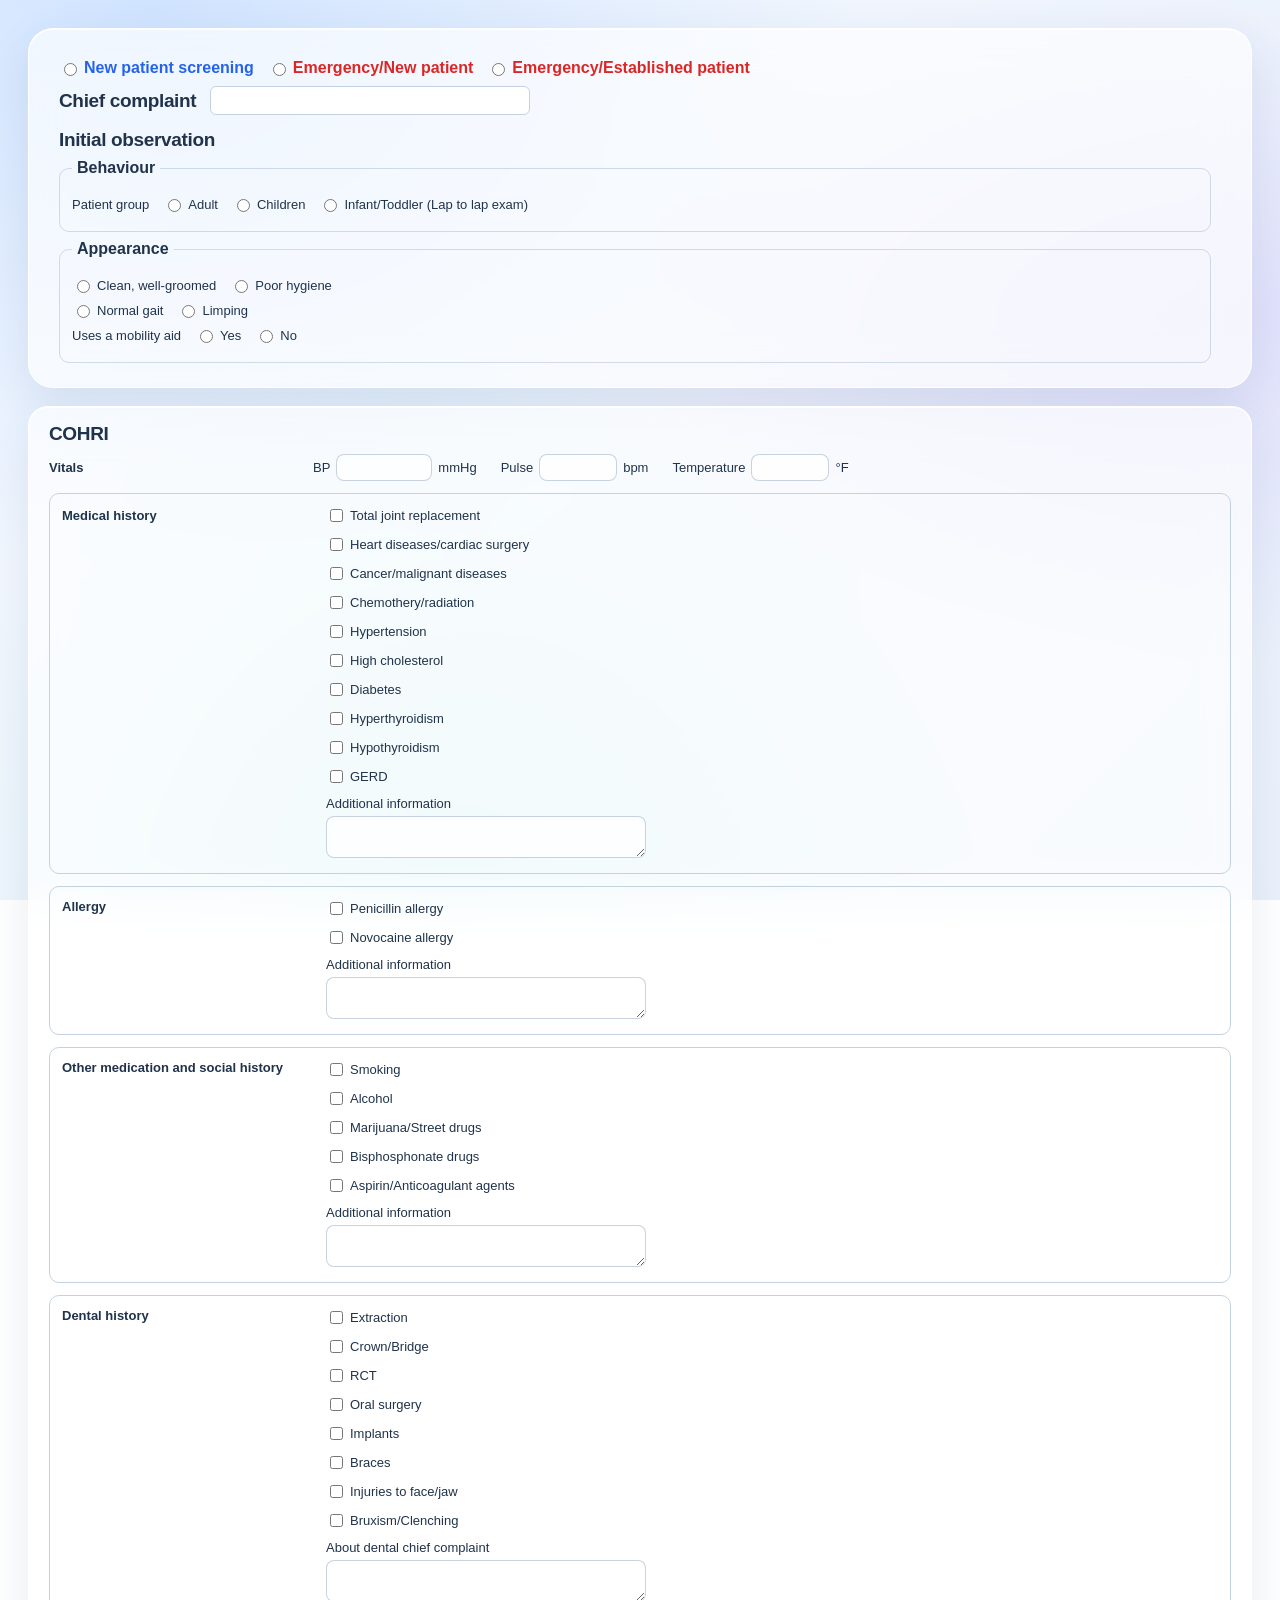
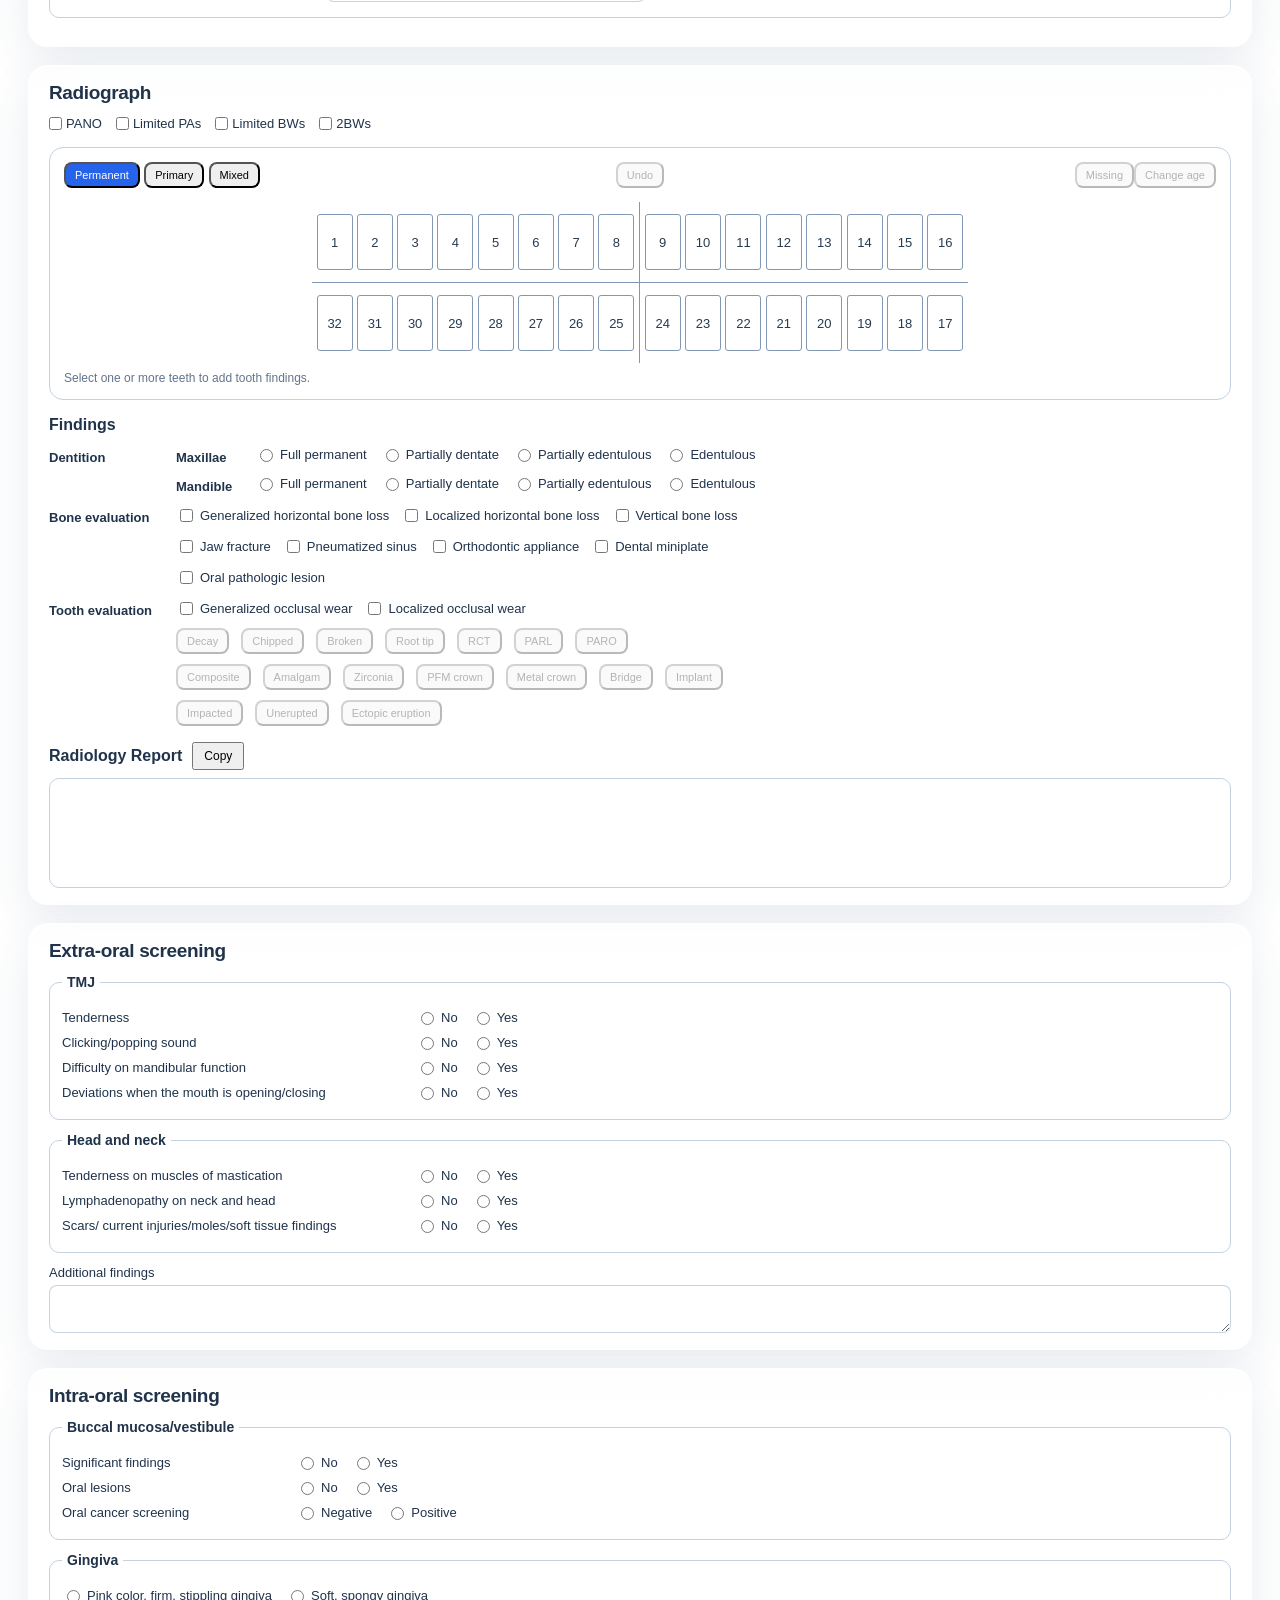
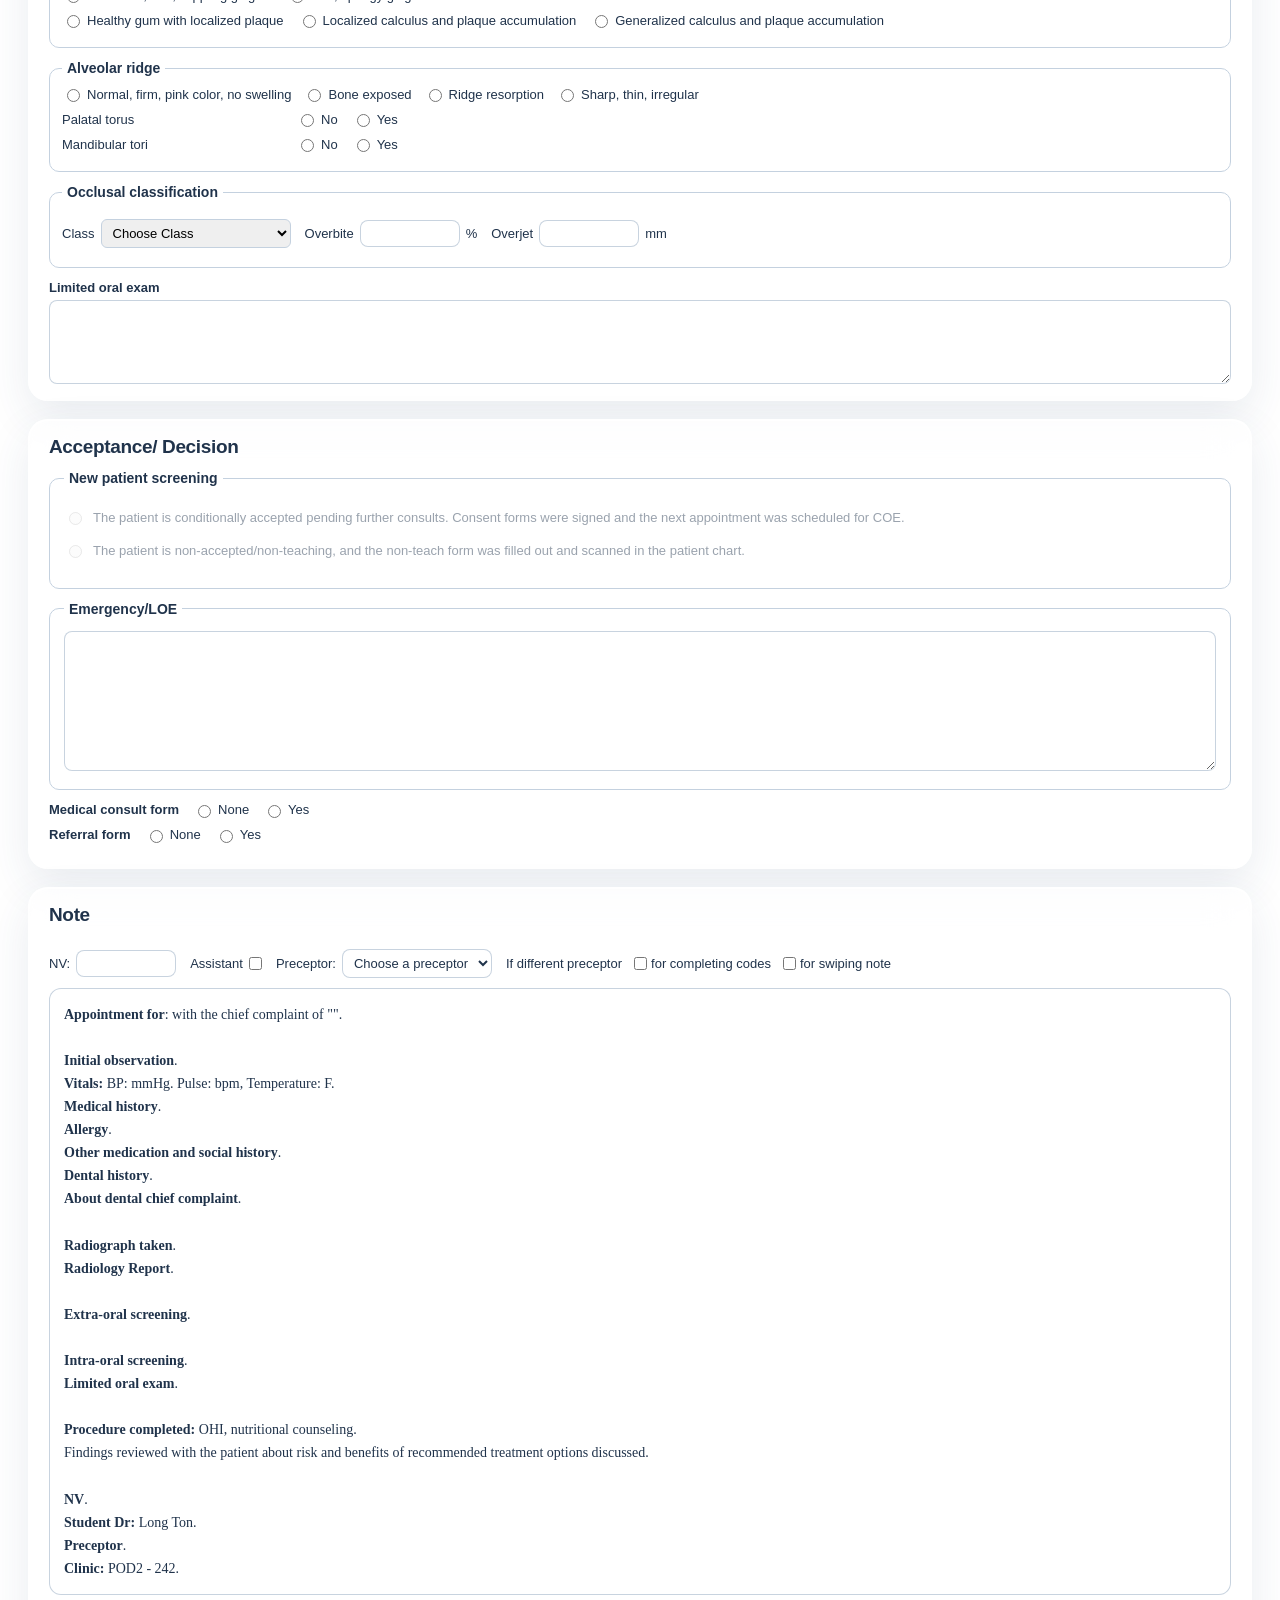
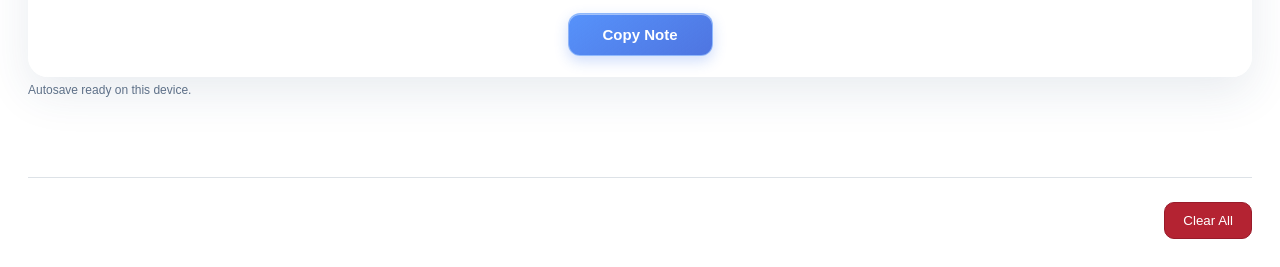
==== index.html @ f454b441 "Add files via upload" ====
<!DOCTYPE html>
<html lang="en">
<head>
  <meta charset="UTF-8">
  <meta name="viewport" content="width=device-width, initial-scale=1.0">
  <title>Diagnosis and Filling Odontogram</title>
  <link rel="stylesheet" href="style.css?v=c67285d453">
</head>
<body>
  <div class="odontogram-grid">
    <section class="clinical-panel intake-panel" aria-labelledby="initialHeading">
      <div class="cohri-row visit-type-row" role="group" aria-label="Visit type"><label class="cohri-option"><input class="visit-type-choice" type="radio" name="visit-type" value="New patient screening">New patient screening</label><label class="cohri-option"><input class="visit-type-choice" type="radio" name="visit-type" value="Emergency/New patient">Emergency/New patient</label><label class="cohri-option"><input class="visit-type-choice" type="radio" name="visit-type" value="Emergency/Established patient">Emergency/Established patient</label></div>
      <div class="cohri-row chief-complaint-row"><label class="cohri-label chief-complaint-label" for="chiefComplaint">Chief complaint</label><input id="chiefComplaint" class="intake-input cohri-details" type="text"></div>
      <h2 id="initialHeading">Initial observation</h2>
      <fieldset class="observation-category"><legend>Behaviour</legend>
        <div class="cohri-row" role="group" aria-label="Patient group"><span>Patient group</span>
          <label class="cohri-option"><input class="initial-choice" type="radio" name="initial-age" value="adult"> Adult</label>
          <label class="cohri-option"><input class="initial-choice" type="radio" name="initial-age" value="children"> Children</label>
          <label class="cohri-option"><input class="initial-choice" type="radio" name="initial-age" value="infant"> Infant/Toddler (Lap to lap exam)</label>
        </div>
        <div id="adultBehaviour" class="behaviour-options" hidden><label class="cohri-option"><input class="initial-choice" type="radio" name="initial-adult" value="cooperative"> Cooperative, alert, relaxed</label>
<label class="cohri-option"><input class="initial-choice" type="radio" name="initial-adult" value="anxious"> Anxious, fearful, In-pain</label>
<label class="cohri-option"><input class="initial-choice" type="radio" name="initial-adult" value="withdrawn"> Withdrawn/Confused</label></div>
        <div id="childBehaviour" class="behaviour-options" hidden><label class="cohri-option"><input class="initial-choice" type="radio" name="initial-child" value="definitely-positive"> (+,+): Definitely positive. Good rapport with dentist, laughing and enjoying the situation.</label>
<label class="cohri-option"><input class="initial-choice" type="radio" name="initial-child" value="positive"> (+): Positive. Acceptance of treatment, cautious, still willingness to comply with dentist.</label>
<label class="cohri-option"><input class="initial-choice" type="radio" name="initial-child" value="negative"> (-): Negative. Reluctant, uncooperative but not crying, pronounced, withdrawn.</label>
<label class="cohri-option"><input class="initial-choice" type="radio" name="initial-child" value="definitely-negative"> (-,-): Refusal of treatment, crying forcefully, evidence of extreme negativism.</label></div>
      </fieldset>
      <fieldset class="observation-category"><legend>Appearance</legend>
        <div class="cohri-row" role="group" aria-label="Hygiene"><label class="cohri-option"><input class="initial-choice" type="radio" name="initial-hygiene" value="clean"> Clean, well-groomed</label>
<label class="cohri-option"><input class="initial-choice" type="radio" name="initial-hygiene" value="poor"> Poor hygiene</label></div>
        <div class="cohri-row" role="group" aria-label="Gait"><label class="cohri-option"><input class="initial-choice" type="radio" name="initial-gait" value="normal"> Normal gait</label>
<label class="cohri-option"><input class="initial-choice" type="radio" name="initial-gait" value="limping"> Limping</label></div>
        <div class="cohri-row" role="group" aria-label="Uses a mobility aid"><span>Uses a mobility aid</span><label class="cohri-option"><input class="initial-choice" type="radio" name="initial-aid" value="yes"> Yes</label>
<label class="cohri-option"><input class="initial-choice" type="radio" name="initial-aid" value="no"> No</label>
        <div id="mobilityAidOptions" class="mobility-aid-options" role="group" aria-label="Mobility aid type" hidden><label class="cohri-option"><input class="initial-choice" type="radio" name="initial-aid-type" value="Cane"> Cane</label>
<label class="cohri-option"><input class="initial-choice" type="radio" name="initial-aid-type" value="Walker"> Walker</label>
<label class="cohri-option"><input class="initial-choice" type="radio" name="initial-aid-type" value="Wheelchair"> Wheelchair</label>
<label class="cohri-option"><input class="initial-choice" type="radio" name="initial-aid-type" value="Mobility scooter"> Mobility scooter</label></div></div>
      </fieldset>
    </section>
  </div>
    <section class="clinical-panel vitals-panel cohri-panel cohri-standalone" aria-labelledby="cohriHeading">
      <h2 id="cohriHeading">COHRI</h2>
      <div class="cohri-row">
        <span class="cohri-label">Vitals</span>
        <div class="vitals-fields">
        <label class="vital-field" for="vitalBP">BP
          <input id="vitalBP" class="vitals-input" data-vital="bp" type="text" inputmode="text" aria-describedby="bpUnit">
          <span id="bpUnit">mmHg</span>
        </label>
        <label class="vital-field" for="vitalPulse">Pulse
          <input id="vitalPulse" class="vitals-input" data-vital="pulse" type="text" inputmode="numeric" aria-describedby="pulseUnit">
          <span id="pulseUnit">bpm</span>
        </label>
        <label class="vital-field" for="vitalTemperature">Temperature
          <input id="vitalTemperature" class="vitals-input" data-vital="temperature" type="text" inputmode="decimal" aria-describedby="temperatureUnit">
          <span id="temperatureUnit">°F</span>
        </label>
        </div>
      </div>
      <div class="cohri-row medical-history-row cohri-bordered-area"><label class="cohri-label" id="historyLabel" for="historyDetails">Medical history</label><div class="medical-history-content"><div class="medical-history-options" role="group" aria-label="Medical history conditions"><span class="mh-item"><label class="cohri-option"><input class="mh-choice" type="checkbox" value="joint">Total joint replacement</label><input id="mh-joint-details" class="cohri-details mh-details" data-medical="joint" type="text" aria-label="Total joint replacement details" hidden></span><span class="mh-item"><label class="cohri-option"><input class="mh-choice" type="checkbox" value="heart">Heart diseases/cardiac surgery</label><input id="mh-heart-details" class="cohri-details mh-details" data-medical="heart" type="text" aria-label="Heart diseases/cardiac surgery details" hidden></span><span class="mh-item"><label class="cohri-option"><input class="mh-choice" type="checkbox" value="cancer">Cancer/malignant diseases</label><input id="mh-cancer-details" class="cohri-details mh-details" data-medical="cancer" type="text" aria-label="Cancer/malignant diseases details" hidden></span><span class="mh-item"><label class="cohri-option"><input class="mh-choice" type="checkbox" value="chemo-radiation">Chemothery/radiation</label><input id="mh-chemo-radiation-details" class="cohri-details mh-details" data-medical="chemo-radiation" type="text" aria-label="Chemothery/radiation details" hidden></span><span class="mh-item"><label class="cohri-option"><input class="mh-choice" type="checkbox" value="hypertension">Hypertension</label><input id="mh-hypertension-details" class="cohri-details mh-details" data-medical="hypertension" type="text" aria-label="Hypertension details" hidden></span><span class="mh-item"><label class="cohri-option"><input class="mh-choice" type="checkbox" value="cholesterol">High cholesterol</label><input id="mh-cholesterol-details" class="cohri-details mh-details" data-medical="cholesterol" type="text" aria-label="High cholesterol details" hidden></span><span class="mh-item"><label class="cohri-option"><input class="mh-choice" type="checkbox" value="diabetes">Diabetes</label><span id="mhDiabetesOptions" class="mh-diabetes-options" role="group" aria-label="Diabetes type" hidden><label class="cohri-option"><input class="mh-diabetes-type" type="radio" name="mh-diabetes-type" value="Type 1">Type 1</label><label class="cohri-option"><input class="mh-diabetes-type" type="radio" name="mh-diabetes-type" value="Type 2">Type 2</label></span><input id="mh-diabetes-details" class="cohri-details mh-details" data-medical="diabetes" type="text" aria-label="Diabetes details" hidden></span><span class="mh-item"><label class="cohri-option"><input class="mh-choice" type="checkbox" value="hyperthyroidism">Hyperthyroidism</label><input id="mh-hyperthyroidism-details" class="cohri-details mh-details" data-medical="hyperthyroidism" type="text" aria-label="Hyperthyroidism details" hidden></span><span class="mh-item"><label class="cohri-option"><input class="mh-choice" type="checkbox" value="hypothyroidism">Hypothyroidism</label><input id="mh-hypothyroidism-details" class="cohri-details mh-details" data-medical="hypothyroidism" type="text" aria-label="Hypothyroidism details" hidden></span><span class="mh-item"><label class="cohri-option"><input class="mh-choice" type="checkbox" value="gerd">GERD</label><input id="mh-gerd-details" class="cohri-details mh-details" data-medical="gerd" type="text" aria-label="GERD details" hidden></span></div><label class="medical-additional-label" for="historyDetails">Additional information</label><textarea id="historyDetails" class="cohri-details history-blank" rows="2" aria-label="Additional medical history"></textarea></div></div>
      <div class="cohri-row allergy-row cohri-bordered-area"><label class="cohri-label" for="allergyDetails">Allergy</label><div class="allergy-content">
        <div class="allergy-options" role="group" aria-label="Allergy options"><label class="cohri-option"><input class="allergy-choice" type="checkbox" value="Penicillin allergy">Penicillin allergy</label><label class="cohri-option"><input class="allergy-choice" type="checkbox" value="Novocaine allergy">Novocaine allergy</label></div>
        <label class="medical-additional-label" for="allergyDetails">Additional information</label><textarea id="allergyDetails" class="cohri-details history-blank" rows="2"></textarea>
      </div></div>
      <div class="cohri-row medication-history-row cohri-bordered-area"><label class="cohri-label" id="medicationLabel" for="medicationDetails">Other medication and social history</label><div class="medication-content"><div class="medication-options" role="group" aria-label="Medication and substance options"><span class="medication-option-row"><label class="cohri-option"><input class="medication-choice" type="checkbox" value="smoking">Smoking</label><input id="medication-smoking-details" class="cohri-details medication-detail" type="text" aria-label="Smoking details" hidden></span><span class="medication-option-row"><label class="cohri-option"><input class="medication-choice" type="checkbox" value="alcohol">Alcohol</label><input id="medication-alcohol-details" class="cohri-details medication-detail" type="text" aria-label="Alcohol details" hidden></span><span class="medication-option-row"><label class="cohri-option"><input class="medication-choice" type="checkbox" value="drugs">Marijuana/Street drugs</label><input id="medication-drugs-details" class="cohri-details medication-detail" type="text" aria-label="Marijuana/Street drugs details" hidden></span><span class="medication-option-row"><label class="cohri-option"><input class="medication-choice" type="checkbox" value="bisphosphonate">Bisphosphonate drugs</label><input id="medication-bisphosphonate-details" class="cohri-details medication-detail" type="text" aria-label="Bisphosphonate drugs details" hidden></span><span class="medication-option-row"><label class="cohri-option"><input class="medication-choice" type="checkbox" value="anticoagulant">Aspirin/Anticoagulant agents</label><input id="medication-anticoagulant-details" class="cohri-details medication-detail" type="text" aria-label="Aspirin/Anticoagulant agents details" hidden></span></div><label class="medical-additional-label" for="medicationDetails">Additional information</label><textarea id="medicationDetails" class="cohri-details history-blank" rows="2"></textarea></div></div>
      <div class="cohri-row cohri-bordered-area dental-history-row"><label class="cohri-label" id="premedicationLabel" for="premedicationDetails">Dental history</label><div class="dental-history-content"><div class="dental-history-options" role="group" aria-label="Dental history options"><label class="cohri-option"><input class="dental-history-choice" type="checkbox" value="Extraction">Extraction</label><label class="cohri-option"><input class="dental-history-choice" type="checkbox" value="Crown/Bridge">Crown/Bridge</label><label class="cohri-option"><input class="dental-history-choice" type="checkbox" value="RCT">RCT</label><label class="cohri-option"><input class="dental-history-choice" type="checkbox" value="Oral surgery">Oral surgery</label><label class="cohri-option"><input class="dental-history-choice" type="checkbox" value="Implants">Implants</label><label class="cohri-option"><input class="dental-history-choice" type="checkbox" value="Braces">Braces</label><label class="cohri-option"><input class="dental-history-choice" type="checkbox" value="Injuries to face/jaw">Injuries to face/jaw</label><label class="cohri-option"><input class="dental-history-choice" type="checkbox" value="Bruxism/Clenching">Bruxism/Clenching</label></div><label class="medical-additional-label" for="premedicationDetails">About dental chief complaint</label><textarea id="premedicationDetails" class="cohri-details history-blank" rows="2"></textarea></div></div>
    </section>
    <section class="clinical-panel treatment-provided radiograph-panel" aria-labelledby="radiographHeading">
      <h2 id="radiographHeading">Radiograph</h2>
      <div class="cohri-row" role="group" aria-label="Radiograph options">
        <label class="cohri-option"><input class="radiograph-choice" type="checkbox" name="radiograph" value="PANO"> PANO</label>
        <label class="cohri-option"><input class="radiograph-choice" type="checkbox" name="radiograph" value="Limited PAs"> Limited PAs</label>
        <label class="cohri-option"><input class="radiograph-choice" type="checkbox" name="radiograph" value="Limited BWs"> Limited BWs</label>
        <label class="cohri-option"><input class="radiograph-choice" type="checkbox" name="radiograph" value="2BWs"> 2BWs</label>
      </div>

      <div class="rx-odontogram" aria-label="Radiograph odontogram">
        <div class="rx-toolbar">
          <div class="rx-dentition-controls" role="group" aria-label="Radiograph dentition">
            <button type="button" data-rx-mode="permanent" aria-pressed="true">Permanent</button>
            <button type="button" data-rx-mode="primary" aria-pressed="false">Primary</button>
            <button type="button" data-rx-mode="mixed" aria-pressed="false">Mixed</button>
          </div>
          <div class="rx-history-controls"><span id="rxRecentFinding" class="rx-recent-finding" role="status"></span><button type="button" id="rxUndo" title="Undo the last tooth finding" disabled>Undo</button></div>
          <div class="rx-tooth-controls"><button type="button" id="rxMissing" disabled>Missing</button><button type="button" id="rxChangeAge" disabled>Change age</button></div>
        </div>
        <div class="rx-quadrants">
          <div id="rxUpperRight" class="rx-quadrant" role="group" aria-label="Radiograph upper right teeth"></div>
          <div id="rxUpperLeft" class="rx-quadrant" role="group" aria-label="Radiograph upper left teeth"></div>
          <div id="rxLowerRight" class="rx-quadrant" role="group" aria-label="Radiograph lower right teeth"></div>
          <div id="rxLowerLeft" class="rx-quadrant" role="group" aria-label="Radiograph lower left teeth"></div>
        </div>
        <p id="rxStatus" class="rx-status" role="status">Select one or more teeth to add tooth findings.</p>
      </div>
      <section class="rx-findings" aria-labelledby="rxFindingsHeading">
        <h3 id="rxFindingsHeading">Findings</h3>
        <div class="rx-evaluation-row"><strong>Dentition</strong><div class="rx-dentition-lines"><div class="rx-dentition-row" role="group" aria-label="Maxillae dentition"><span>Maxillae</span><label class="cohri-option"><input class="rx-dentition-choice" type="radio" name="rx-dentition-maxillae" data-jaw="maxillae" value="Full permanent">Full permanent</label><label class="cohri-option"><input class="rx-dentition-choice" type="radio" name="rx-dentition-maxillae" data-jaw="maxillae" value="Partially dentate">Partially dentate</label><label class="cohri-option"><input class="rx-dentition-choice" type="radio" name="rx-dentition-maxillae" data-jaw="maxillae" value="Partially edentulous">Partially edentulous</label><label class="cohri-option"><input class="rx-dentition-choice" type="radio" name="rx-dentition-maxillae" data-jaw="maxillae" value="Edentulous">Edentulous</label></div><div class="rx-dentition-row" role="group" aria-label="Mandible dentition"><span>Mandible</span><label class="cohri-option"><input class="rx-dentition-choice" type="radio" name="rx-dentition-mandible" data-jaw="mandible" value="Full permanent">Full permanent</label><label class="cohri-option"><input class="rx-dentition-choice" type="radio" name="rx-dentition-mandible" data-jaw="mandible" value="Partially dentate">Partially dentate</label><label class="cohri-option"><input class="rx-dentition-choice" type="radio" name="rx-dentition-mandible" data-jaw="mandible" value="Partially edentulous">Partially edentulous</label><label class="cohri-option"><input class="rx-dentition-choice" type="radio" name="rx-dentition-mandible" data-jaw="mandible" value="Edentulous">Edentulous</label></div></div></div>
        <div class="rx-evaluation-row"><strong>Bone evaluation</strong><div class="rx-bone-options"><div class="rx-bone-line"><span class="rx-bone-item"><label class="cohri-option"><input class="rx-bone-choice" type="checkbox" value="generalized">Generalized horizontal bone loss</label><span id="rxGeneralizedSites" class="rx-bone-details" hidden><label class="cohri-option"><input class="rx-generalized-site" type="checkbox" value="Maxillae">Maxillae</label><label class="cohri-option"><input class="rx-generalized-site" type="checkbox" value="Mandible">Mandible</label></span></span><span class="rx-bone-item"><label class="cohri-option"><input class="rx-bone-choice" type="checkbox" value="localized">Localized horizontal bone loss</label><label id="rxLocalized" class="rx-bone-details" hidden><input id="rxLocalizedTeeth" type="text" aria-label="Localized horizontal bone loss location"></label></span><span class="rx-bone-item"><label class="cohri-option"><input class="rx-bone-choice" type="checkbox" value="vertical">Vertical bone loss</label><label id="rx-detail-vertical" class="rx-bone-details" hidden><input class="rx-location-input" id="rx-location-vertical" data-bone="vertical" type="text" aria-label="Vertical bone loss location"></label></span></div><div class="rx-bone-line"><span class="rx-bone-item"><label class="cohri-option"><input class="rx-bone-choice" type="checkbox" value="fracture">Jaw fracture</label><label id="rx-detail-fracture" class="rx-bone-details" hidden><input class="rx-location-input" id="rx-location-fracture" data-bone="fracture" type="text" aria-label="Jaw fracture locations"></label></span><span class="rx-bone-item"><label class="cohri-option"><input class="rx-bone-choice" type="checkbox" value="sinus">Pneumatized sinus</label><label id="rx-detail-sinus" class="rx-bone-details" hidden><input class="rx-location-input" id="rx-location-sinus" data-bone="sinus" type="text" aria-label="Pneumatized sinus locations"></label></span><span class="rx-bone-item"><label class="cohri-option"><input class="rx-bone-choice" type="checkbox" value="appliance">Orthodontic appliance</label><label id="rx-detail-appliance" class="rx-bone-details" hidden><input class="rx-location-input" id="rx-location-appliance" data-bone="appliance" type="text" aria-label="Orthodontic appliance locations"></label></span><span class="rx-bone-item"><label class="cohri-option"><input class="rx-bone-choice" type="checkbox" value="miniplate">Dental miniplate</label><label id="rx-detail-miniplate" class="rx-bone-details" hidden><input class="rx-location-input" id="rx-location-miniplate" data-bone="miniplate" type="text" aria-label="Dental miniplate locations"></label></span></div><div class="rx-bone-line"><label class="cohri-option"><input class="rx-pathology-choice" type="checkbox" name="rx-pathology" value="yes" aria-controls="rxPathologyOptions">Oral pathologic lesion</label><div id="rxPathologyOptions" class="rx-pathology-options" hidden><span class="rx-bone-item"><label class="cohri-option"><input class="rx-bone-choice" type="checkbox" value="radiolucent">Radiolucent lesion</label><label id="rx-detail-radiolucent" class="rx-bone-details" hidden><input class="rx-location-input" id="rx-location-radiolucent" data-bone="radiolucent" type="text" aria-label="Radiolucent lesion locations"></label></span><span class="rx-bone-item"><label class="cohri-option"><input class="rx-bone-choice" type="checkbox" value="radiopaque">Radiopaque lesion</label><label id="rx-detail-radiopaque" class="rx-bone-details" hidden><input class="rx-location-input" id="rx-location-radiopaque" data-bone="radiopaque" type="text" aria-label="Radiopaque lesion locations"></label></span><span class="rx-bone-item"><label class="cohri-option"><input class="rx-bone-choice" type="checkbox" value="mixed-lesion">Mixed radiolucent radiopaque lesion</label><label id="rx-detail-mixed-lesion" class="rx-bone-details" hidden><input class="rx-location-input" id="rx-location-mixed-lesion" data-bone="mixed-lesion" type="text" aria-label="Mixed radiolucent radiopaque lesion locations"></label></span></div></div></div></div>
        <div class="rx-evaluation-row"><strong>Tooth evaluation</strong><div class="rx-tooth-lines"><div class="rx-tooth-options rx-wear-options"><label class="cohri-option"><input id="rxGeneralizedWear" type="checkbox">Generalized occlusal wear</label><span class="rx-bone-item"><label class="cohri-option"><input id="rxLocalizedWear" type="checkbox" aria-controls="rxWearDetails">Localized occlusal wear</label><label id="rxWearDetails" class="rx-bone-details" hidden><input id="rxWearTeeth" type="text" aria-label="Localized occlusal wear tooth numbers"></label></span></div><div class="rx-tooth-options"><button type="button" class="rx-finding-button" data-rx-finding="Decay" disabled>Decay</button><button type="button" class="rx-finding-button" data-rx-finding="Chipped" disabled>Chipped</button><button type="button" class="rx-finding-button" data-rx-finding="Broken" disabled>Broken</button><button type="button" class="rx-finding-button" data-rx-finding="Root tip" disabled>Root tip</button><button type="button" class="rx-finding-button" data-rx-finding="RCT" disabled>RCT</button><button type="button" class="rx-finding-button" data-rx-finding="PARL" disabled>PARL</button><button type="button" class="rx-finding-button" data-rx-finding="PARO" disabled>PARO</button></div><div class="rx-tooth-options"><button type="button" class="rx-finding-button" data-rx-finding="Composite" disabled>Composite</button><button type="button" class="rx-finding-button" data-rx-finding="Amalgam" disabled>Amalgam</button><button type="button" class="rx-finding-button" data-rx-finding="Zirconia" disabled>Zirconia</button><button type="button" class="rx-finding-button" data-rx-finding="PFM crown" disabled>PFM crown</button><button type="button" class="rx-finding-button" data-rx-finding="Metal crown" disabled>Metal crown</button><button type="button" class="rx-finding-button" data-rx-finding="Bridge" disabled>Bridge</button><button type="button" class="rx-finding-button" data-rx-finding="Implant" disabled>Implant</button></div><div class="rx-tooth-options"><button type="button" class="rx-finding-button" data-rx-finding="Impacted" disabled>Impacted</button><button type="button" class="rx-finding-button" data-rx-finding="Unerupted" title="Not emerged, still erupt normally" disabled>Unerupted</button><button type="button" class="rx-finding-button" data-rx-finding="Ectopic eruption" title="Eruption in abnormal position or path" disabled>Ectopic eruption</button></div></div></div>
      <section class="rx-report-area" aria-labelledby="rxReportHeading">
        <div class="rx-report-toolbar"><h3 id="rxReportHeading">Radiology Report</h3><button id="copyRadiologyReport" type="button">Copy</button><span id="rxCopyStatus" role="status"></span></div>
        <div id="rxReport" class="rx-report" role="textbox" aria-label="Editable Radiology Report" aria-multiline="true" contenteditable="true" spellcheck="true" tabindex="0"></div>
      </section>
      </section>
    </section>
    <section class="clinical-panel treatment-provided exam-area extra-oral-exam" aria-labelledby="extraOralHeading">
      <h2 id="extraOralHeading">Extra-oral screening</h2>
<fieldset class="extra-oral-group"><legend>TMJ</legend><div class="cohri-row extra-oral-row" role="group" aria-labelledby="eo-label-tmjTenderness"><span id="eo-label-tmjTenderness" class="extra-oral-label">Tenderness</span><label class="cohri-option"><input class="eo-choice" type="radio" name="eo-tmjTenderness" value="no" aria-keyshortcuts="N" title="Press N to select No and move to the next line">No</label><label class="cohri-option"><input class="eo-choice" type="radio" name="eo-tmjTenderness" value="yes" aria-controls="eo-details-tmjTenderness">Yes</label><input id="eo-details-tmjTenderness" class="cohri-details extra-oral-details" type="text" aria-label="Tenderness details" hidden></div><div class="cohri-row extra-oral-row" role="group" aria-labelledby="eo-label-tmjSounds"><span id="eo-label-tmjSounds" class="extra-oral-label">Clicking/popping sound</span><label class="cohri-option"><input class="eo-choice" type="radio" name="eo-tmjSounds" value="no" aria-keyshortcuts="N" title="Press N to select No and move to the next line">No</label><label class="cohri-option"><input class="eo-choice" type="radio" name="eo-tmjSounds" value="yes" aria-controls="eo-details-tmjSounds">Yes</label><input id="eo-details-tmjSounds" class="cohri-details extra-oral-details" type="text" aria-label="Clicking/popping sound details" hidden></div><div class="cohri-row extra-oral-row" role="group" aria-labelledby="eo-label-mandibularFunction"><span id="eo-label-mandibularFunction" class="extra-oral-label">Difficulty on mandibular function</span><label class="cohri-option"><input class="eo-choice" type="radio" name="eo-mandibularFunction" value="no" aria-keyshortcuts="N" title="Press N to select No and move to the next line">No</label><label class="cohri-option"><input class="eo-choice" type="radio" name="eo-mandibularFunction" value="yes" aria-controls="eo-details-mandibularFunction">Yes</label><input id="eo-details-mandibularFunction" class="cohri-details extra-oral-details" type="text" aria-label="Difficulty on mandibular function details" hidden></div><div class="cohri-row extra-oral-row" role="group" aria-labelledby="eo-label-deviation"><span id="eo-label-deviation" class="extra-oral-label">Deviations when the mouth is opening/closing</span><label class="cohri-option"><input class="eo-choice" type="radio" name="eo-deviation" value="no" aria-keyshortcuts="N" title="Press N to select No and move to the next line">No</label><label class="cohri-option"><input class="eo-choice" type="radio" name="eo-deviation" value="yes" aria-controls="eo-details-deviation">Yes</label><input id="eo-details-deviation" class="cohri-details extra-oral-details" type="text" aria-label="Deviations when the mouth is opening/closing details" hidden></div></fieldset><fieldset class="extra-oral-group"><legend>Head and neck</legend><div class="cohri-row extra-oral-row" role="group" aria-labelledby="eo-label-muscleTenderness"><span id="eo-label-muscleTenderness" class="extra-oral-label">Tenderness on muscles of mastication</span><label class="cohri-option"><input class="eo-choice" type="radio" name="eo-muscleTenderness" value="no" aria-keyshortcuts="N" title="Press N to select No and move to the next line">No</label><label class="cohri-option"><input class="eo-choice" type="radio" name="eo-muscleTenderness" value="yes" aria-controls="eo-details-muscleTenderness">Yes</label><input id="eo-details-muscleTenderness" class="cohri-details extra-oral-details" type="text" aria-label="Tenderness on muscles of mastication details" hidden></div><div class="cohri-row extra-oral-row" role="group" aria-labelledby="eo-label-lymphadenopathy"><span id="eo-label-lymphadenopathy" class="extra-oral-label">Lymphadenopathy on neck and head</span><label class="cohri-option"><input class="eo-choice" type="radio" name="eo-lymphadenopathy" value="no" aria-keyshortcuts="N" title="Press N to select No and move to the next line">No</label><label class="cohri-option"><input class="eo-choice" type="radio" name="eo-lymphadenopathy" value="yes" aria-controls="eo-details-lymphadenopathy">Yes</label><input id="eo-details-lymphadenopathy" class="cohri-details extra-oral-details" type="text" aria-label="Lymphadenopathy on neck and head details" hidden></div><div class="cohri-row extra-oral-row" role="group" aria-labelledby="eo-label-softTissue"><span id="eo-label-softTissue" class="extra-oral-label">Scars/ current injuries/moles/soft tissue findings</span><label class="cohri-option"><input class="eo-choice" type="radio" name="eo-softTissue" value="no" aria-keyshortcuts="N" title="Press N to select No and move to the next line">No</label><label class="cohri-option"><input class="eo-choice" type="radio" name="eo-softTissue" value="yes" aria-controls="eo-details-softTissue">Yes</label><input id="eo-details-softTissue" class="cohri-details extra-oral-details" type="text" aria-label="Scars/ current injuries/moles/soft tissue findings details" hidden></div></fieldset>
      <label for="extraOralExam" class="extra-oral-notes-label">Additional findings</label>
      <textarea id="extraOralExam" class="cohri-details exam-notes" rows="2" aria-label="Extra-oral screening findings"></textarea>
    </section>
    <section class="clinical-panel treatment-provided exam-area intra-oral-exam" aria-labelledby="intraOralHeading">
      <h2 id="intraOralHeading">Intra-oral screening</h2>
<fieldset class="extra-oral-group io-group"><legend>Buccal mucosa/vestibule</legend><div class="cohri-row io-row" role="group" aria-label="Significant findings"><span class="io-label">Significant findings</span><label class="cohri-option"><input class="io-choice" type="radio" name="io-significant" value="no">No</label><label class="cohri-option"><input class="io-choice" type="radio" name="io-significant" value="yes" aria-controls="io-details-significant">Yes</label><input id="io-details-significant" class="cohri-details io-buccal-detail" data-io-detail="significant" type="text" aria-label="Significant findings details" hidden></div><div class="cohri-row io-row" role="group" aria-label="Oral lesions"><span class="io-label">Oral lesions</span><label class="cohri-option"><input class="io-choice" type="radio" name="io-lesions" value="no">No</label><label class="cohri-option"><input class="io-choice" type="radio" name="io-lesions" value="yes" aria-controls="io-details-lesions">Yes</label><input id="io-details-lesions" class="cohri-details io-buccal-detail" data-io-detail="lesions" type="text" aria-label="Oral lesions details" hidden></div><div class="cohri-row io-row" role="group" aria-label="Oral cancer screening"><span class="io-label">Oral cancer screening</span><label class="cohri-option"><input class="io-choice" type="radio" name="io-cancer" value="negative">Negative</label><label class="cohri-option"><input class="io-choice" type="radio" name="io-cancer" value="positive" aria-controls="io-details-cancer">Positive</label><input id="io-details-cancer" class="cohri-details io-buccal-detail" data-io-detail="cancer" type="text" aria-label="Positive oral cancer screening details" hidden></div></fieldset><fieldset class="extra-oral-group io-group"><legend>Gingiva</legend><div class="cohri-row io-row" role="group" aria-label="Gingiva"><label class="cohri-option"><input class="io-choice" type="radio" name="io-gingiva" value="pink">Pink color, firm, stippling gingiva</label><label class="cohri-option"><input class="io-choice" type="radio" name="io-gingiva" value="soft">Soft, spongy gingiva</label></div><div class="cohri-row io-row" role="group" aria-label="Calculus and plaque accumulation"><label class="cohri-option"><input class="io-choice" type="radio" name="io-plaque" value="healthy-localized">Healthy gum with localized plaque</label><label class="cohri-option"><input class="io-choice" type="radio" name="io-plaque" value="localized">Localized calculus and plaque accumulation</label><label class="cohri-option"><input class="io-choice" type="radio" name="io-plaque" value="generalized">Generalized calculus and plaque accumulation</label></div></fieldset><fieldset class="extra-oral-group io-group"><legend>Alveolar ridge</legend><div class="io-ridge-options"><span class="io-ridge-option"><label class="cohri-option"><input class="io-choice" type="radio" name="io-ridge" value="normal">Normal, firm, pink color, no swelling</label></span><span class="io-ridge-option"><label class="cohri-option"><input class="io-choice" type="radio" name="io-ridge" value="exposed">Bone exposed</label><input id="io-ridge-exposed" class="cohri-details io-detail" data-io-detail="exposed" type="text" aria-label="Bone exposed details" hidden></span><span class="io-ridge-option"><label class="cohri-option"><input class="io-choice" type="radio" name="io-ridge" value="resorption">Ridge resorption</label><input id="io-ridge-resorption" class="cohri-details io-detail" data-io-detail="resorption" type="text" aria-label="Ridge resorption details" hidden></span><span class="io-ridge-option"><label class="cohri-option"><input class="io-choice" type="radio" name="io-ridge" value="irregular">Sharp, thin, irregular</label><input id="io-ridge-irregular" class="cohri-details io-detail" data-io-detail="irregular" type="text" aria-label="Sharp, thin, irregular details" hidden></span></div><div class="cohri-row io-row" role="group" aria-label="Palatal torus"><span class="io-label">Palatal torus</span><label class="cohri-option"><input class="io-choice" type="radio" name="io-palatal" value="no">No</label><label class="cohri-option"><input class="io-choice" type="radio" name="io-palatal" value="yes">Yes</label><div id="ioPalatalOptions" class="cohri-row io-conditional" role="group" aria-label="Palatal torus shape" hidden><label class="cohri-option"><input class="io-choice" type="radio" name="io-palatal-shape" value="flat">Flat/spindle</label><label class="cohri-option"><input class="io-choice" type="radio" name="io-palatal-shape" value="nodular">Nodular</label><label class="cohri-option"><input class="io-choice" type="radio" name="io-palatal-shape" value="lobular">Lobular</label></div></div><div class="cohri-row io-row" role="group" aria-label="Mandibular tori"><span class="io-label">Mandibular tori</span><label class="cohri-option"><input class="io-choice" type="radio" name="io-mandibular" value="no">No</label><label class="cohri-option"><input class="io-choice" type="radio" name="io-mandibular" value="yes">Yes</label></div><div id="ioMandibularOptions" class="io-conditional" hidden><div class="cohri-row io-row" role="group" aria-label="Distribution"><span class="io-label">Distribution</span><label class="cohri-option"><input class="io-choice" type="radio" name="io-mandibular-side" value="bilateral">Bilateral</label><label class="cohri-option"><input class="io-choice" type="radio" name="io-mandibular-side" value="unilateral">Unilateral</label></div><div class="cohri-row io-row" role="group" aria-label="Size"><span class="io-label">Size</span><label class="cohri-option"><input class="io-choice" type="radio" name="io-mandibular-size" value="small">Small</label><label class="cohri-option"><input class="io-choice" type="radio" name="io-mandibular-size" value="prominent">Prominent</label></div></div></fieldset>
      <fieldset class="extra-oral-group io-group occlusal-classification"><legend>Occlusal classification</legend>
        <div class="cohri-row"><label for="ioOcclusalClass">Class <select id="ioOcclusalClass" class="io-occlusion-input" data-occlusion="class"><option value="">Choose Class</option><option value="I">I</option><option value="II">II</option><option value="III">III</option><option value="Mesial step">Mesial step</option><option value="Flush terminal plane">Flush terminal plane</option><option value="Distal step">Distal step</option></select></label>
        <label for="ioOverbite">Overbite <input id="ioOverbite" class="cohri-details io-occlusion-input" data-occlusion="overbite" type="text" inputmode="decimal" aria-describedby="ioOverbiteUnit"> <span id="ioOverbiteUnit">%</span></label>
        <label for="ioOverjet">Overjet <input id="ioOverjet" class="cohri-details io-occlusion-input" data-occlusion="overjet" type="text" inputmode="decimal" aria-describedby="ioOverjetUnit"> <span id="ioOverjetUnit">mm</span></label></div>
        <div id="ioClassLaterality" class="cohri-row io-class-conditional" role="group" aria-label="Class distribution" hidden>
          <label class="cohri-option"><input class="io-class-choice" type="radio" name="io-class-laterality" value="bilateral">Bilateral</label>
          <label class="cohri-option"><input class="io-class-choice" type="radio" name="io-class-laterality" value="unilateral">Unilateral</label>
          <span id="ioClassSide" class="io-class-conditional" role="group" aria-label="Unilateral class side" hidden><label class="cohri-option"><input class="io-class-choice" type="radio" name="io-class-side" value="right">Right</label><label class="cohri-option"><input class="io-class-choice" type="radio" name="io-class-side" value="left">Left</label></span>
        </div>
        <div id="ioRemainingClassRow" class="cohri-row io-class-conditional" hidden><label for="ioRemainingClass" id="ioRemainingClassLabel">Class for remaining side</label><select id="ioRemainingClass" class="io-occlusion-input" data-occlusion="remainingClass"><option value="">Choose Class</option><option value="I">I</option><option value="II">II</option><option value="III">III</option><option value="Mesial step">Mesial step</option><option value="Flush terminal plane">Flush terminal plane</option><option value="Distal step">Distal step</option></select></div>
      </fieldset>
      <label class="extra-oral-notes-label limited-oral-exam-label" for="intraOralExam">Limited oral exam</label>
      <textarea id="intraOralExam" class="cohri-details exam-notes" rows="4" aria-label="Intra-oral screening findings"></textarea>
    </section>
    <section class="clinical-panel treatment-provided acceptance-decision-panel" aria-labelledby="acceptanceDecisionHeading">
      <h2 id="acceptanceDecisionHeading">Acceptance/ Decision</h2>
      <fieldset id="screeningAcceptance" class="decision-border" disabled><legend>New patient screening</legend><label class="decision-option"><input class="decision-choice" type="radio" name="acceptance-screening" value="conditional"><span>The patient is conditionally accepted pending further consults. Consent forms were signed and the next appointment was scheduled for COE.</span></label><label class="decision-option"><input class="decision-choice" type="radio" name="acceptance-screening" value="nonaccepted"><span>The patient is non-accepted/non-teaching, and the non-teach form was filled out and scanned in the patient chart.</span></label></fieldset>
      <fieldset class="decision-border"><legend>Emergency/LOE</legend><textarea id="acceptanceEmergency" class="cohri-details decision-textarea" rows="6" aria-label="Emergency/LOE acceptance and decision"></textarea></fieldset>
      <div class="cohri-row" role="group" aria-label="Medical consult form"><strong>Medical consult form</strong><label class="cohri-option"><input class="decision-form-choice" type="radio" name="decision-medical-consult" value="none">None</label><label class="cohri-option"><input class="decision-form-choice" type="radio" name="decision-medical-consult" value="yes" aria-controls="decisionMedicalDetails">Yes</label><input id="decisionMedicalDetails" class="cohri-details decision-form-detail" type="text" aria-label="Medical consult form details" hidden></div>
      <div class="cohri-row" role="group" aria-label="Referral form"><strong>Referral form</strong><label class="cohri-option"><input class="decision-form-choice" type="radio" name="decision-referral" value="none">None</label><label class="cohri-option"><input class="decision-form-choice" type="radio" name="decision-referral" value="yes" aria-controls="decisionReferralSpecialist">Yes</label><select id="decisionReferralSpecialist" class="decision-form-select" aria-label="Referral specialist" hidden><option value="">Choose a specialist</option><option value="Oral and maxillofacial surgeon">Oral and maxillofacial surgeon</option><option value="Endodontist">Endodontist</option><option value="Pediatric dentist">Pediatric dentist</option><option value="Orthodontist">Orthodontist</option><option value="Periodontist">Periodontist</option><option value="Prosthodontist">Prosthodontist</option></select><label id="decisionReferralReasonLabel" class="referral-reason-label" for="decisionReferralReason" hidden>Reason <input id="decisionReferralReason" class="cohri-details decision-form-detail" type="text"></label></div>
    </section>
    <div class="legacy-intraoral-controls" hidden>
    <div class="dentition-canvas">
      <div class="dentition-controls" aria-label="Dentition">
        <button type="button" class="dentition-button active" data-dentition="permanent" aria-pressed="true">Permanent</button>
        <button type="button" class="dentition-button" data-dentition="primary" aria-pressed="false">Primary</button>
        <button type="button" class="dentition-button" data-dentition="mixed" aria-pressed="false">Mixed</button>
      </div>
      <div class="arch" id="maxillary"></div>
      <div class="quadrant-horizontal-line"></div>
      <div class="arch" id="mandibular"></div>
      <div class="main-odontogram-controls">
        <button id="missingMain" class="finding whole-finding btn-missing" data-name="missing" aria-keyshortcuts="m">(M) Missing</button>
        <button id="changeAge" class="main-control-button">Change Age</button>
      </div>
    </div>
    <section class="clinical-panel odontogram-findings">
      <h2>Diagnosis</h2>
      <div class="finding-section">
        <div class="finding-row">
          <span class="finding-label">Caries:</span>
          <button class="finding surface-finding btn-caries" data-name="decay" aria-keyshortcuts="d">(D) Decay</button>
          <button class="finding surface-finding btn-decalcified" data-name="decalcified">Decalcified</button>
          <button class="finding surface-finding btn-stain" data-name="stain">Stain</button>
          <button class="finding surface-finding btn-incipient" data-name="incipient caries" aria-keyshortcuts="i">(I) Incipient</button>
          <button class="finding surface-finding btn-recurrent" data-name="recurrent caries">Recurrent</button>
          <button class="finding surface-finding btn-gross" data-name="gross caries">Gross</button>
        </div>
        <div class="finding-row">
          <span class="finding-label">Existing:</span>
          <button class="finding surface-finding btn-composite" data-name="composite" aria-keyshortcuts="c">(C) Composite</button>
          <button class="finding surface-finding btn-amalgam" data-name="amalgam" aria-keyshortcuts="a">(A) Amalgam</button>
          <button class="finding surface-finding btn-sealant" data-name="sealant">Sealant</button>
          <button class="finding surface-finding btn-irm" data-name="IRM">IRM</button>
        </div>
        <div class="finding-row">
          <span class="finding-label">Non-carious:</span>
          <button type="button" class="finding surface-finding btn-wear" data-name="wear">Wear</button>
          <button type="button" class="finding surface-finding btn-chipped" data-name="chipped">Chipped</button>
          <button type="button" class="finding surface-finding btn-abfraction" data-name="abfraction">Abfraction</button>
          <button type="button" class="finding surface-finding btn-erosion" data-name="erosion">Erosion</button>
          <button type="button" class="finding surface-finding btn-crack" data-name="crack line">Crack Line</button>
          <button type="button" class="finding surface-finding btn-broken" data-name="broken">Broken</button>
        </div>
      </div>
      <div id="diagnosisTags" class="diagnosis-tags" role="group" aria-label="Select or delete diagnoses"></div>
    </section>
    </div>
    <section class="clinical-panel planned-treatment" hidden>
      <h2>Planned Treatment</h2>
      <div class="treatment-section">
        <div class="finding-row">
          <span class="finding-label">Filling:</span>
          <button type="button" class="treatment surface-treatment btn-composite" data-treatment="Composite">Composite</button>
          <button type="button" class="treatment surface-treatment btn-amalgam" data-treatment="Amalgam">Amalgam</button>
          <button type="button" class="treatment surface-treatment btn-rmgi" data-treatment="RMGI">RMGI</button>
          <button type="button" class="treatment surface-treatment btn-irm" data-treatment="IRM">IRM</button>
        </div>
      </div>
      <div id="plannedTreatmentTags" class="diagnosis-tags" role="group" aria-label="Select or delete planned treatments"></div>
    </section>
  <section class="clinical-panel treatment-provided" aria-labelledby="providedHeading" hidden>
    <h2 id="providedHeading">Procedure completed</h2>
    <div class="cohri-row provided-main-row" role="group" aria-labelledby="providedPlanLabel">
        <span id="providedPlanLabel" class="cohri-label">Treatment</span>
        <label class="cohri-option"><input class="cohri-choice" type="radio" name="cohri-provided" value="same-as-planned" aria-keyshortcuts="N" title="Press N to select this option in the focused line"> Same as planned</label>
        <label class="cohri-option"><input class="cohri-choice" type="radio" name="cohri-provided" value="change" aria-controls="providedTreatmentTags"> Change</label>
        <div id="providedTreatmentTags" class="diagnosis-tags provided-tags" role="group" aria-label="Select or delete provided treatments" hidden></div>
        <input id="providedDetails" class="cohri-details" type="text" aria-label="Treatment provided changes" hidden>
      </div>
    <div class="cohri-row provided-main-row" role="group" aria-labelledby="inhaledNOLabel">
      <span id="inhaledNOLabel" class="cohri-label">Inhaled NO</span>
      <label class="cohri-option"><input id="inhaledNONone" class="provided-input" type="radio" name="inhaledNO" value="none" aria-keyshortcuts="N" title="Press N to select this option in the focused line"> None</label>
      <label class="cohri-option"><input id="inhaledNOYes" class="provided-input" type="radio" name="inhaledNO" value="yes" aria-keyshortcuts="Y" title="Press Y to select this option in the focused line"> Yes</label>
    </div>
    <div class="cohri-row provided-main-row" role="group" aria-labelledby="localAnesthesiaLabel">
      <span id="localAnesthesiaLabel" class="cohri-label">Local anesthesia</span>
      <label class="cohri-option"><input id="topicalBenzocaine" class="provided-input" type="checkbox"> Topical benzocaine</label>
      <label class="cohri-option"><input id="nerveBlock" class="provided-input" type="checkbox" aria-controls="nerveBlockDetails"> Nerve block</label>
      <label class="cohri-option"><input id="localInfiltration" class="provided-input" type="checkbox" aria-controls="infiltrationDetails"> Local infiltration</label>
    </div>
    <div id="nerveBlockDetails" class="provided-conditional anesthesia-details" hidden>
      <h3>Nerve block</h3>
        <div class="anesthesia-fields">
          <label for="nerveCarpules"># of carpules <input id="nerveCarpules" class="provided-input provided-number" type="number" min="0" step="any"></label>
          <label for="nerveLA">Name of LA <select id="nerveLA" class="provided-input">
            <option value="lidocaine" selected>2% Lidocaine with 1:100K epi</option>
            <option value="articaine">4% of Articaine with 1:100K epi</option>
            <option value="mepivacaine">3% of Mepivacaine (plain)</option>
            <option value="bupivacaine">0.5% of Bupivacaine with 1:200K epi</option>
          </select></label>
        </div>
      <div class="anesthesia-locations">
        <span class="field-caption">Locations</span>
        <div class="nerve-side">
          <label class="cohri-option"><input id="nerveRight" class="provided-input" type="checkbox" aria-controls="nerveRightBlocks"> Right</label>
          <div id="nerveRightBlocks" class="provided-conditional block-options" hidden>
            <label class="cohri-option"><input id="nerveRight0" class="provided-input" type="checkbox"> PSA</label>
            <label class="cohri-option"><input id="nerveRight1" class="provided-input" type="checkbox"> MSA</label>
            <label class="cohri-option"><input id="nerveRight2" class="provided-input" type="checkbox"> ASA</label>
            <label class="cohri-option"><input id="nerveRight3" class="provided-input" type="checkbox"> Palatal</label>
            <label class="cohri-option"><input id="nerveRight4" class="provided-input" type="checkbox"> IAN</label>
            <label class="cohri-option"><input id="nerveRight5" class="provided-input" type="checkbox"> Buccal block</label>
            <label class="cohri-option"><input id="nerveRight6" class="provided-input" type="checkbox"> Mental block</label>
          </div>
        </div>
        <div class="nerve-side">
          <label class="cohri-option"><input id="nerveLeft" class="provided-input" type="checkbox" aria-controls="nerveLeftBlocks"> Left</label>
          <div id="nerveLeftBlocks" class="provided-conditional block-options" hidden>
            <label class="cohri-option"><input id="nerveLeft0" class="provided-input" type="checkbox"> PSA</label>
            <label class="cohri-option"><input id="nerveLeft1" class="provided-input" type="checkbox"> MSA</label>
            <label class="cohri-option"><input id="nerveLeft2" class="provided-input" type="checkbox"> ASA</label>
            <label class="cohri-option"><input id="nerveLeft3" class="provided-input" type="checkbox"> Palatal</label>
            <label class="cohri-option"><input id="nerveLeft4" class="provided-input" type="checkbox"> IAN</label>
            <label class="cohri-option"><input id="nerveLeft5" class="provided-input" type="checkbox"> Buccal block</label>
            <label class="cohri-option"><input id="nerveLeft6" class="provided-input" type="checkbox"> Mental block</label>
          </div>
        </div>
      </div>
    </div>
    <div id="infiltrationDetails" class="provided-conditional anesthesia-details" hidden>
      <h3>Local infiltration</h3>
        <div class="anesthesia-fields">
          <label for="infiltrationCarpules"># of carpules <input id="infiltrationCarpules" class="provided-input provided-number" type="number" min="0" step="any"></label>
          <label for="infiltrationLA">Name of LA <select id="infiltrationLA" class="provided-input">
            <option value="lidocaine">2% Lidocaine with 1:100K epi</option>
            <option value="articaine" selected>4% of Articaine with 1:100K epi</option>
            <option value="mepivacaine">3% of Mepivacaine (plain)</option>
            <option value="bupivacaine">0.5% of Bupivacaine with 1:200K epi</option>
          </select></label>
        </div>
    </div>
    <div class="cohri-row provided-main-row" role="group" aria-labelledby="isolationLabel">
      <span id="isolationLabel" class="cohri-label">Isolation</span>
      <label class="cohri-option"><input id="isolationDam" class="provided-input" type="radio" name="isolation" value="rubber-dam"> Clamps and rubber dam</label>
      <label class="cohri-option"><input id="isolationIsolite" class="provided-input" type="radio" name="isolation" value="isolite"> Isolite with high volume suction</label>
      <label class="cohri-option"><input id="isolationCotton" class="provided-input" type="radio" name="isolation" value="cotton-rolls"> Dri-angle, throat pack and cotton rolls</label>
    </div>
    <div class="cohri-row provided-main-row">
      <label class="cohri-label" for="providedShade">Shade</label>
      <select id="providedShade" class="provided-input"><option>A1</option><option selected>A2</option><option>A3</option><option>A3.5</option><option>B1</option><option>B2</option><option>C1</option></select>
    </div>
    <section class="provided-section" aria-labelledby="preparationHeading">
      <h3 id="preparationHeading">Preparation</h3>
      <div class="cohri-row" role="group" aria-label="Removal">
        <label class="cohri-option"><input id="removeCaries" class="provided-input" type="checkbox"> Remove caries</label>
        <label class="cohri-option"><input id="removeOldFilling" class="provided-input" type="checkbox"> Remove old filling</label>
      </div>
      <div class="cohri-row" role="group" aria-label="Preparation technique">
        <label class="cohri-option"><input id="conventionalPrep" class="provided-input" type="radio" name="preparation-technique" value="conventional"> Conventional prep</label>
        <label class="cohri-option"><input id="conservativePrep" class="provided-input" type="radio" name="preparation-technique" value="conservative"> Conservative prep</label>
      </div>
      <div id="proximalPrep" class="cohri-row provided-conditional" role="group" aria-label="M or D preparation" hidden>
        <label class="cohri-option"><input id="mdBox" class="provided-input" type="radio" name="proximal-preparation" value="box"> M/D box</label>
        <label class="cohri-option"><input id="slotPrep" class="provided-input" type="radio" name="proximal-preparation" value="slot"> Slot prep</label>
      </div>
    </section>
    <section class="provided-section" aria-labelledby="restorationHeading">
      <h3 id="restorationHeading">Restoration</h3>
      <div class="cohri-row" role="group" aria-labelledby="glumaLabel">
        <span id="glumaLabel" class="cohri-label">GLUMA desensitizer</span>
        <label class="cohri-option"><input id="glumaNo" class="provided-input" type="radio" name="restoration-gluma" value="no" aria-keyshortcuts="N" title="Press N to select this option in the focused line"> No</label>
        <label class="cohri-option"><input id="glumaYes" class="provided-input" type="radio" name="restoration-gluma" value="yes" aria-keyshortcuts="Y" title="Press Y to select this option in the focused line"> Yes</label>
      </div>
      <div class="cohri-row" role="group" aria-labelledby="imgiLabel">
        <span id="imgiLabel" class="cohri-label">IMGI liner</span>
        <label class="cohri-option"><input id="imgiNo" class="provided-input" type="radio" name="restoration-imgi" value="no" aria-keyshortcuts="N" title="Press N to select this option in the focused line"> No</label>
        <label class="cohri-option"><input id="imgiYes" class="provided-input" type="radio" name="restoration-imgi" value="yes" aria-keyshortcuts="Y" title="Press Y to select this option in the focused line"> Yes</label>
      </div>
      <div class="cohri-row" role="group" aria-labelledby="flowableLabel">
        <span id="flowableLabel" class="cohri-label">Flowable composite</span>
        <label class="cohri-option"><input id="flowableNo" class="provided-input" type="radio" name="restoration-flowable" value="no" aria-keyshortcuts="N" title="Press N to select this option in the focused line"> No</label>
        <label class="cohri-option"><input id="flowableYes" class="provided-input" type="radio" name="restoration-flowable" value="yes" aria-keyshortcuts="Y" title="Press Y to select this option in the focused line"> Yes</label>
      </div>
      <div class="cohri-row" role="group" aria-labelledby="compactableLabel">
        <span id="compactableLabel" class="cohri-label">Packable composite</span>
        <label class="cohri-option"><input id="compactableNo" class="provided-input" type="radio" name="restoration-compactable" value="no" aria-keyshortcuts="N" title="Press N to select this option in the focused line"> No</label>
        <label class="cohri-option"><input id="compactableYes" class="provided-input" type="radio" name="restoration-compactable" value="yes" aria-keyshortcuts="Y" title="Press Y to select this option in the focused line"> Yes</label>
      </div>
    </section>
  </section>
  <section class="clinical-panel treatment-provided note-panel" aria-labelledby="noteHeading">
<div class="note-panel-header"><h2 id="noteHeading">Note</h2><span aria-hidden="true"></span></div>
    <div class="cohri-row note-fields-row">
      <label for="noteNV">NV: <input id="noteNV" class="provided-input" type="text" aria-label="Next visit"></label>
      <label for="noteAssistantEnabled">Assistant <input id="noteAssistantEnabled" class="provided-input" type="checkbox" aria-controls="noteAssistant"><input id="noteAssistant" class="provided-input" type="text" aria-label="Assistant name" placeholder="Assistant name" hidden></label>
      <label for="notePreceptor">Preceptor: <select id="notePreceptor" class="provided-input"></select><input id="notePreceptorOther" class="provided-input" type="text" aria-label="Other preceptor name" placeholder="Preceptor name" hidden></label>
      <div class="different-preceptors" role="group" aria-label="Different preceptors"><span>If different preceptor</span><div class="different-preceptor-option"><label class="cohri-option"><input id="noteCodesDifferent" class="provided-input" type="checkbox" aria-controls="noteCodesFields">for completing codes</label><span id="noteCodesFields" class="different-preceptor-fields" hidden><select id="noteCodesPreceptor" class="provided-input" aria-label="Preceptor for completing codes"></select><input id="noteCodesOther" class="provided-input" type="text" aria-label="Other preceptor for completing codes" placeholder="Preceptor name" hidden></span></div><div class="different-preceptor-option"><label class="cohri-option"><input id="noteSwipeDifferent" class="provided-input" type="checkbox" aria-controls="noteSwipeFields">for swiping note</label><span id="noteSwipeFields" class="different-preceptor-fields" hidden><select id="noteSwipePreceptor" class="provided-input" aria-label="Preceptor for swiping note"></select><input id="noteSwipeOther" class="provided-input" type="text" aria-label="Other preceptor for swiping note" placeholder="Preceptor name" hidden></span></div></div>
    </div>
    <div id="generatedNote" role="textbox" aria-label="Editable clinical note" aria-multiline="true" contenteditable="true" spellcheck="true" tabindex="0"></div>
    <div class="copy-note-controls"><button id="copyNote" type="button">Copy Note</button><span id="noteCopyStatus" role="status"></span></div>
  </section>
  <div id="autosaveMessage" role="status"></div>
  <div class="clear-all-area">
    <button id="clearAll" type="button">Clear All</button>
  </div>
  <dialog id="clearAllDialog" aria-labelledby="clearAllTitle" aria-describedby="clearAllDescription">
    <h3 id="clearAllTitle">Clear all data?</h3>
    <p id="clearAllDescription">Delete all diagnoses, planned and provided treatments, and COHRI information, and reset tooth settings? This cannot be undone.</p>
    <div class="clear-all-actions">
      <button id="cancelClearAll" type="button" autofocus>No, keep data</button>
      <button id="confirmClearAll" type="button">Yes, delete all</button>
    </div>
  </dialog>
  <template id="preceptorOptions"><option value="">Choose a preceptor</option><option value="Dr. Doyle">Dr. Doyle</option><option value="Dr. Hoch">Dr. Hoch</option><option value="Dr. Kohler">Dr. Kohler</option><option value="Dr. Palo">Dr. Palo</option><option value="Dr. McAllister">Dr. McAllister</option><option value="Dr. Roberts">Dr. Roberts</option><option value="Dr. Calderbank">Dr. Calderbank</option><option value="Dr. Goldsmith">Dr. Goldsmith</option><option value="Dr. Pollock">Dr. Pollock</option><option value="Dr. Poe">Dr. Poe</option><option value="Others">Others</option></template>
  <script src="script.js?v=755248707a"></script>

<script>
// Preserve one line per category without adding horizontal scrolling.
(() => {
  const sections = [...document.querySelectorAll('.finding-section, .treatment-section, .rx-tooth-lines, .note-panel, .chart-side-panel')];
  let frame;
  const fit = () => {
    frame = null;
    sections.forEach(section => {
      if (!section.clientWidth) return;
      const sectionStyle = getComputedStyle(section);
      const sectionWidth = section.clientWidth - parseFloat(sectionStyle.paddingLeft) - parseFloat(sectionStyle.paddingRight);
      section.querySelectorAll('.finding-row, .rx-tooth-options:not(.rx-wear-options), .note-fields-row').forEach(row => {
        row.classList.add(row.classList.contains('note-fields-row') ? 'fit-note-fields' : 'fit-category-line');
        row.style.zoom = '1';
        // A category may be inside a smaller multi-column finding group.
        let available = sectionWidth;
        for (let parent = row.parentElement; parent && parent !== section; parent = parent.parentElement) {
          if (getComputedStyle(parent).display === 'contents') continue;
          const style = getComputedStyle(parent);
          const width = parent.clientWidth - parseFloat(style.paddingLeft) - parseFloat(style.paddingRight);
          if (width > 0) available = Math.min(available, width);
        }
        const natural = Math.max(row.offsetWidth, row.scrollWidth);
        row.style.zoom = String(Math.min(1, Math.max(0, available - 2) / (natural || 1)));
      });
    });
  };
  const schedule = () => { if (!frame) frame = requestAnimationFrame(fit); };
  const widths = new WeakMap();
  const observer = new ResizeObserver(entries => {
    entries.forEach(entry => {
      if (widths.get(entry.target) !== entry.contentRect.width) {
        widths.set(entry.target, entry.contentRect.width); schedule();
      }
    });
  });
  sections.forEach(section => observer.observe(section));
  window.addEventListener('resize', schedule);
  if (document.fonts) document.fonts.ready.then(schedule);
  schedule();
})();
</script>
</body>
</html>
---- style.css ----
* { font-family:Arial,sans-serif; }
body { font-family:Arial,sans-serif; }
button,input,textarea,select { font-family:Arial,sans-serif; }
h2 { margin-top:25px; }
hr { margin-top:25px; margin-bottom:20px; border-top:1px solid #bbb; }
.odontogram-grid { position:relative; }
.dentition-canvas::after { content:""; position:absolute; transform:translateX(-50%); pointer-events:none; z-index:0; }
.quadrant-horizontal-line { width:100%; margin:5px 0 12px 0; }
.arch { display:flex; gap:8px; align-items:flex-start; overflow-x:auto; padding:10px 5px; margin-bottom:8px; }
.tooth { width:68px; min-width:68px; text-align:center; position:relative; z-index:1; }
.tooth.midline { margin-right:12px; }
.tooth-diagram { width:68px; display:block; margin:auto; overflow:visible; }
.surface { cursor:pointer; }
.surface:hover { fill:#eeeeee; }
.tooth-diagram text { font-family:Arial,sans-serif; font-size:15px; text-anchor:middle; pointer-events:none; user-select:none; }
.cervical-surface { cursor:pointer; }
.cervical-label { font-family:Arial,sans-serif; font-size:17px !important; font-weight:bold; text-anchor:middle; dominant-baseline:middle; pointer-events:none; }
.tooth-number { display:inline-flex; align-items:center; justify-content:center; min-width:30px; min-height:26px; padding:2px 4px; box-sizing:border-box; font-family:Arial,sans-serif; font-weight:bold; cursor:pointer; }
.position-display { min-height:16px; margin-top:3px; font-family:Arial,sans-serif; font-size:10px; text-align:center; }
.position-item { display:block; white-space:nowrap; }
.main-odontogram-controls { display:flex; justify-content:center; align-items:center; }
#missingMain { padding:6px 15px; white-space:nowrap; }
#changeAge { padding:6px 15px; background:white; color:#333; border:1px solid #777; border-radius:999px; font-family:Arial,sans-serif; font-size:13px; font-weight:700; line-height:1.15; white-space:nowrap; cursor:pointer; }
#changeAge:hover { background:#eeeeee; }
.finding-section { max-width:1100px; }
.finding-row { display:flex; align-items:center; flex-wrap:wrap; }
.finding { padding:6px 15px; margin:2px; border:none; border-radius:999px; font-family:Arial,sans-serif; font-size:13px; font-weight:normal; line-height:1.15; cursor:pointer; transition:transform 0.12s ease,box-shadow 0.12s ease,opacity 0.12s ease; }
.btn-featured { padding:9px 22.5px; font-size:19.5px; }
.finding:hover:not(:disabled) { transform:translateY(-1px); box-shadow:0 2px 5px rgba(0,0,0,0.20); }
.finding:active:not(:disabled) { transform:translateY(0); }
.finding:disabled { opacity:0.4; cursor:not-allowed; }
.btn-stain { background:#795548; color:white; }
.btn-caries { background:#e53935; color:white; }
.btn-incipient { background:#ef9a9a; color:white; }
.btn-recurrent { background:#b71c19; color:white; }
.btn-gross { background:#7D1702; color:white; }
.btn-composite { background:#42a5f5; color:white; }
.btn-amalgam { background:#607d8b; color:white; }
.btn-sealant { background:#26a69a; color:white; }
.btn-irm { background:#ab47bc; color:white; }
.btn-wear { background:#ffb74d; color:#222; }
.btn-abfraction { background:#ff8a65; color:#222; }
.btn-erosion { background:#fff176; color:#222; }
.btn-crack { background:#fff3e0; color:#d84315; border:2px solid #d84315; }
.btn-broken { background:#ff7043; color:white; }
.btn-zirconia { background:#ab47bc; color:white; }
.btn-pfm { background:#5c6bc0; color:white; }
.btn-metal { background:#607d8b; color:white; }
.btn-bridge { background:#ffa726; color:#222; }
.btn-rct,.btn-post-core { background:#66bb6a; color:white; }
.btn-implant { background:#26a69a; color:white; }
.btn-root-tip { background:#9e9e9e; color:white; }
.btn-missing { background:#e0e0e0; color:#333; border:1px solid #777; }
.position-button { background:#78909c; }
.surface.stain { fill:#795548; }
.surface.caries { fill:#e53935; }
.surface.incipient-caries { fill:#ef9a9a; }
.surface.recurrent-caries { fill:#c62828; }
.surface.gross-caries { fill:#7f0000; }
.surface.sealant { fill:#26a69a; }
.surface.wear { fill:#ffb74d; }
.surface.abfraction { fill:#ff8a65; }
.surface.erosion { fill:#fff176; }
.surface.crack-line { fill:#fff3e0; stroke:#d84315; stroke-width:5; }
.surface.broken { fill:#ff7043; stroke:#bf360c; stroke-width:4; }
.tooth-diagram.zirconia-crown { outline:5px solid #ab47bc; outline-offset:2px; }
.tooth-diagram.pfm-crown { outline:5px solid #5c6bc0; outline-offset:2px; }
.tooth-diagram.metal-crown { outline:5px solid #616161; outline-offset:2px; }
.tooth-diagram.bridge { outline:5px solid #ffa726; outline-offset:2px; }
.tooth-diagram.rct { outline-offset:2px; }
.tooth-diagram.post-core { outline-offset:2px; }
.tooth-diagram.implant { outline:5px solid #26a69a; outline-offset:2px; }
.tooth-diagram.root-tip .surface:not(.cervical-surface) { display:none; }
.tooth-diagram.root-tip text:not(.cervical-label) { display:none; }
.tooth-diagram.root-tip .cervical-surface { display:block; fill:#bdbdbd; stroke:#555; stroke-width:2; }
.tooth-diagram.root-tip .cervical-label { display:block; }
#output { width:700px; max-width:90%; border:1px solid #999; background:white; margin-bottom:10px; }
.chart-entry { display:flex; align-items:center; justify-content:space-between; gap:15px; border-bottom:1px solid #eeeeee; }
.chart-text { flex:1; min-height:24px; padding:3px 5px; font-family:Arial,sans-serif; cursor:text; }
.chart-mobility { color:#e53935; font-weight:bold; }
.delete-chart-line { flex-shrink:0; width:26px; height:26px; padding:0; border:1px solid #c62828; font-family:Arial,sans-serif; font-size:18px; font-weight:bold; line-height:22px; cursor:pointer; }
.chart-controls button { padding:6px 14px; margin-right:5px; border:1px solid #777; border-radius:999px; background:white; font-family:Arial,sans-serif; font-size:13px; font-weight:700; cursor:pointer; }
.chart-controls button:hover { background:#eeeeee; }
#copyMessage { margin-top:8px; min-height:20px; font-family:Arial,sans-serif; font-weight:bold; }
.tooth[hidden] { display:block !important; visibility:hidden; pointer-events:none; }
.dentition-controls { display:flex; }
.dentition-button { padding:8px 14px; border:1px solid rgba(100,116,139,.35); border-radius:999px; background:rgba(255,255,255,.8); color:#334155; font:normal 13px Arial,sans-serif; cursor:pointer; box-shadow:0 3px 8px rgba(15,23,42,.08); backdrop-filter:blur(12px); }
.dentition-button:hover { filter:brightness(.96); }
.dentition-button:focus-visible { outline:2px solid #2563eb; outline-offset:3px; }
.btn-decalcified { background:#e2e8f0; color:#334155; border:1px solid #94a3b8; }
.surface.decalcified { fill:#e2e8f0; stroke:#94a3b8; stroke-dasharray:3 2; }
.btn-parl { background:#7c3aed; color:white; }
.btn-paro { background:#a16207; color:white; }
.btn-ankylosis { background:#475569; color:white; }
.tooth-diagram.parl { outline:3px dashed #7c3aed; outline-offset:3px; }
.tooth-diagram.paro { outline:3px dotted #a16207; outline-offset:3px; }
.tooth-diagram.ankylosis { outline:4px double #475569; outline-offset:3px; }
.tooth[hidden] .tooth-number { visibility:visible; pointer-events:auto; opacity:0.45; filter:blur(0.6px); }
.clinical-panels { display:grid; max-width:1450px; align-items:start; }
.clinical-panel { min-width:0; }
.clinical-panels .finding-section,.treatment-section { border:1px solid rgba(148,163,184,.35); border-radius:18px; background:rgba(255,255,255,.7); box-shadow:0 8px 24px rgba(15,23,42,.06); backdrop-filter:blur(16px); }
.treatment { padding:6px 15px; margin:2px; border:none; border-radius:999px; font:normal 13px Arial,sans-serif; line-height:1.15; cursor:pointer; transition:transform .12s,box-shadow .12s; }
.treatment:hover:not(:disabled) { transform:translateY(-1px); box-shadow:0 2px 5px rgba(0,0,0,.2); }
.treatment:disabled { opacity:.4; cursor:not-allowed; }
.btn-watch { background:#64748b; color:white; }
.btn-sdf { background:#334155; color:white; }
.btn-cbu { background:#0284c7; color:white; }
.btn-rmgi { background:#0891b2; color:white; }
.btn-extraction { background:#dc2626; color:white; }
.btn-lengthening { background:#d97706; color:white; }
@media (max-width:1000px) { .clinical-panels { grid-template-columns:1fr; gap:8px; } }
.btn-ssc { background:#78909c; color:white; }
.tooth-diagram.ssc { outline:5px solid #78909c; outline-offset:2px; }
.extraction-cross { display:none; fill:none; stroke:#e53935; stroke-width:7; stroke-linecap:round; pointer-events:none; }
.tooth-diagram.extraction-planned .extraction-cross { display:block; }
:root { --glass:rgba(255,255,255,.66); --glass-border:rgba(255,255,255,.9); --ink:#20334b; --muted:#62748b; --panel-shadow:0 16px 45px rgba(39,73,112,.10),inset 0 1px 0 rgba(255,255,255,.95); }
body { margin:0; padding:28px; min-height:100vh; color:var(--ink); background:radial-gradient(ellipse at 12% 0%,rgba(99,164,255,.25),transparent 45%),radial-gradient(ellipse at 95% 35%,rgba(167,139,250,.18),transparent 42%),radial-gradient(ellipse at 35% 100%,rgba(94,234,212,.17),transparent 45%),linear-gradient(135deg,#f5f9ff,#eaf1fb); background-attachment:fixed; }
h2 { margin:24px 0 14px; font-size:19px; letter-spacing:-.35px; color:var(--ink); }
hr { height:1px; border:0; margin:25px 0 10px; background:linear-gradient(90deg,rgba(94,116,145,.28),transparent); }
.odontogram-grid { padding:18px 18px 16px; border:1px solid var(--glass-border); border-radius:25px; background:var(--glass); box-shadow:var(--panel-shadow); backdrop-filter:blur(22px); -webkit-backdrop-filter:blur(22px); }
.dentition-canvas::after { top:68px; bottom:66px; width:1px; background:linear-gradient(transparent,rgba(74,101,132,.65),transparent); }
.quadrant-horizontal-line { height:1px; background:linear-gradient(90deg,transparent,rgba(74,101,132,.65),transparent); }
.arch { padding-top:12px; padding-bottom:12px; }
.tooth-diagram { filter:drop-shadow(0 3px 3px rgba(37,67,105,.09)); }
.surface { fill:rgba(255,255,255,.95); stroke:#496480; stroke-width:1.7; transition:fill .15s,stroke .15s; }
.surface:hover { stroke:#2563eb; }
.cervical-surface { fill:rgba(255,255,255,.95); stroke:#496480; stroke-width:1.7; }
.surface.selected { fill:#ffe38a !important; stroke:#d99b16; }
.tooth-diagram text { fill:#30465e; font-weight:600; }
.tooth-number { border:1px solid transparent; border-radius:9px; font-size:13px; color:var(--ink); transition:background .15s,box-shadow .15s; }
.tooth-number:hover { background:rgba(255,255,255,.85); border-color:rgba(118,145,175,.25); box-shadow:0 3px 8px rgba(36,62,96,.08); }
.tooth-number.selected { background:#ffe38a; border-color:#e3bd52; color:#604816; box-shadow:0 3px 9px rgba(215,168,41,.18); }
.position-display { color:var(--muted); font-weight:normal; line-height:1.35; }
.dentition-controls { margin-bottom:12px; }
.dentition-button,#changeAge,#missingMain,.chart-controls button { padding:7px 15px; border:1px solid rgba(135,157,185,.30); border-radius:999px; background:rgba(255,255,255,.72); color:var(--ink); font-size:13px; font-weight:normal; box-shadow:inset 0 1px 0 rgba(255,255,255,.95),0 3px 9px rgba(44,75,114,.06); backdrop-filter:blur(12px); -webkit-backdrop-filter:blur(12px); transition:background .15s,box-shadow .15s,transform .15s; }
.dentition-button.active { color:white; background:linear-gradient(135deg,#4c91f6,#2563eb); border-color:rgba(37,99,235,.45); box-shadow:0 4px 12px rgba(37,99,235,.22); }
.dentition-button:hover,#changeAge:hover,#missingMain:hover:not(:disabled),.chart-controls button:hover { transform:translateY(-1px); box-shadow:0 5px 12px rgba(44,75,114,.12); }
.main-odontogram-controls { margin-top:10px; }
.clinical-panels { gap:22px; }
.clinical-panels .finding-section,.treatment-section,#output { border:1px solid var(--glass-border); border-radius:22px; background:var(--glass); box-shadow:var(--panel-shadow); backdrop-filter:blur(22px); -webkit-backdrop-filter:blur(22px); }
.clinical-panels .finding-section,.treatment-section { padding:20px; }
.finding-row { gap:6px; margin-bottom:0; padding:10px 0; }
.finding-row:last-child { border-bottom:0; }
.finding-label { width:145px; min-width:145px; font-size:12px; color:var(--muted); font-weight:600; }
.finding,.treatment { border:1px solid rgba(255,255,255,.28); background-image:linear-gradient(180deg,rgba(255,255,255,.17),rgba(255,255,255,0)); border-radius:999px; font-weight:normal; box-shadow:inset 0 1px 0 rgba(255,255,255,.22),0 3px 7px rgba(37,61,94,.09); transition:transform .15s,box-shadow .15s; }
.finding:hover:not(:disabled),.treatment:hover:not(:disabled) { transform:translateY(-2px); box-shadow:inset 0 1px 0 rgba(255,255,255,.25),0 6px 12px rgba(37,61,94,.16); }
.finding:active:not(:disabled),.treatment:active:not(:disabled) { transform:translateY(0); }
.finding:disabled,.treatment:disabled { opacity:.4; box-shadow:none; }
.position-button { background-color:#dbe3ec; color:#44576c; border-color:rgba(118,145,175,.2); }
.position-button[data-name="mobility"] { color:#c92538; }
#output { padding:15px; min-height:130px; }
.chart-entry { padding:8px 6px; border-bottom-color:rgba(118,145,175,.16); border-radius:8px; }
.chart-entry:hover { background:rgba(255,255,255,.42); }
.chart-text { font-size:14px; line-height:1.5; border-radius:6px; }
.chart-text:hover { background:rgba(255,255,255,.48); }
.chart-text:focus { background:rgba(255,255,255,.85); outline:2px solid rgba(59,130,246,.4); }
.delete-chart-line { border-radius:8px; background:rgba(255,255,255,.6); border-color:rgba(220,38,38,.3); color:#d12b3e; }
.delete-chart-line:hover { background:#d12b3e; color:white; }
#copyMessage { color:#16815e; font-size:13px; }
button:focus-visible,.tooth-number:focus-visible { outline:2px solid #2563eb; outline-offset:3px; }
@media (max-width:1000px) { body { padding:16px; }
.clinical-panels { gap:8px; } }
@media (prefers-reduced-motion:reduce) { .finding,.treatment,.dentition-button,.tooth-number,.surface { transition:none; } }
.finding.btn-featured { padding:6px 15px; font-size:13px; }
.surface.composite { fill:#42a5f5; }
.surface.amalgam { fill:#607d8b; }
.surface.irm { fill:#ab47bc; }
.crown-outline { display:none; fill:none; stroke-width:5; pointer-events:none; }
.tooth-diagram.has-crown-outline .crown-outline { display:block; }
.tooth-diagram.root-tip .crown-outline { display:none; }
.tooth-diagram.ssc,.tooth-diagram.zirconia-crown,.tooth-diagram.pfm-crown,.tooth-diagram.metal-crown,.tooth-diagram.bridge,.tooth-diagram.implant,.tooth-diagram.parl,.tooth-diagram.paro,.tooth-diagram.ankylosis { outline:none; }
.root-markers { display:flex; justify-content:center; gap:4px; min-height:14px; margin-top:4px; }
.root-marker { display:inline-block; width:12px; height:12px; border-radius:50%; box-shadow:0 1px 3px rgba(15,23,42,.15); }
.implant-symbol { display:none; stroke:#26a69a; stroke-width:3; stroke-linecap:round; stroke-linejoin:round; pointer-events:none; }
.tooth-diagram.has-implant-symbol .implant-symbol { display:block; }
.tooth-diagram.has-implant-symbol .cervical-surface,.tooth-diagram.has-implant-symbol .cervical-label { display:none; }
.endo-symbol { display:none; pointer-events:none; }
.endo-root { fill:rgba(255,255,255,.92); stroke:#496480; stroke-width:2; stroke-linejoin:round; }
.endo-canal { fill:none; stroke:#66bb6a; stroke-width:5; stroke-linecap:round; stroke-linejoin:round; }
.tooth-diagram.has-endo-symbol .endo-symbol { display:block; }
.tooth-diagram.has-endo-symbol .cervical-surface,.tooth-diagram.has-endo-symbol .cervical-label { display:none; }
.tooth-diagram.rct { outline:none; }
.tooth-diagram.has-implant-symbol .endo-symbol { display:none; }
.tooth-diagram { height:116.35px; }
.lengthening-arrows { display:none; fill:none; stroke:#eab308; stroke-width:3.5; stroke-linecap:round; stroke-linejoin:round; pointer-events:none; }
.tooth-diagram.has-lengthening-arrows .lengthening-arrows { display:block; }
.pulpotomy-symbol,.post-core-symbol { display:none; pointer-events:none; }
.pulp-chamber,.core-block { fill:#66bb6a; }
.post-shaft { fill:none; stroke:#66bb6a; stroke-width:8; stroke-linecap:round; }
.post-canal { display:none; fill:none; stroke:#66bb6a; stroke-width:5; stroke-linecap:round; }
.tooth-diagram.has-pulpotomy-symbol .pulpotomy-symbol,.tooth-diagram.has-post-core-symbol .post-core-symbol { display:block; }
.tooth-diagram.has-pulpotomy-symbol .cervical-surface,.tooth-diagram.has-pulpotomy-symbol .cervical-label,.tooth-diagram.has-post-core-symbol .cervical-surface,.tooth-diagram.has-post-core-symbol .cervical-label { display:none; }
.tooth-diagram.post-core { outline:none; }
.tooth-diagram.has-endo-symbol .pulpotomy-symbol,.tooth-diagram.has-post-core-symbol .pulpotomy-symbol,.tooth-diagram.has-post-core-symbol .endo-symbol { display:none; }
.tooth-diagram.has-post-core-symbol.has-endo-symbol .post-canal { display:block; }
.tooth-diagram.has-implant-symbol .pulpotomy-symbol,.tooth-diagram.has-implant-symbol .post-core-symbol { display:none; }
.arch { position:relative; }
.bridge-overlay { position:absolute; top:0; left:0; z-index:3; pointer-events:none; overflow:visible; }
.watch-marker { display:none; justify-content:center; margin-top:2px; }
.tooth.has-watch-marker .watch-marker { display:flex; }
.watch-marker svg { width:20px; height:13px; }
.watch-marker path { fill:rgba(255,255,255,.75); stroke:#64748b; stroke-width:2; }
.watch-marker circle { fill:#64748b; }
.endo-coronal-network { display:none; pointer-events:none; }
.tooth-diagram.has-endo-coronal .endo-coronal-network { display:block; }
.endo-coronal-network circle { fill:var(--endo-color,#66bb6a); stroke:none; }
.endo-coronal-links { fill:none; stroke:var(--endo-color,#66bb6a); stroke-width:7; stroke-linecap:round; }
.tooth-diagram.root-tip .endo-coronal-network { display:none; }
#autosaveMessage { margin-top:6px; font-size:12px; color:#62748b; }
.clear-all-area { margin-top:80px; padding-top:24px; border-top:1px solid rgba(120,140,160,.25); display:flex; justify-content:flex-end; }
#clearAll,#confirmClearAll { background:#b42332; color:white; border:1px solid #991b2a; border-radius:10px; padding:10px 18px; cursor:pointer; }
#clearAllDialog { width:min(420px,calc(100vw - 64px)); border:1px solid rgba(255,255,255,.7); border-radius:18px; padding:24px; color:#25364a; background:rgba(248,251,255,.96); box-shadow:0 24px 80px rgba(20,35,55,.3); }
#clearAllDialog::backdrop { background:rgba(15,25,40,.45); backdrop-filter:blur(5px); }
#clearAllDialog h3 { margin-top:0; }
#clearAllDialog p { line-height:1.5; }
.clear-all-actions { display:flex; flex-wrap:wrap; gap:12px; justify-content:flex-end; margin-top:24px; }
#cancelClearAll { border:1px solid #bbc6d3; border-radius:10px; padding:10px 18px; background:white; color:#25364a; cursor:pointer; }
.position-display { display:none; }
.tooth-number.has-mobility { position:relative; padding-left:14px; padding-right:14px; }
.tooth-number.has-mobility::before,.tooth-number.has-mobility::after { position:absolute; top:50%; color:#e53935; line-height:1; pointer-events:none; }
.tooth-number.has-mobility::before { content:"←"; left:1px; }
.tooth-number.has-mobility::after { content:"→"; right:1px; }
.odontogram-findings { position:relative; z-index:1; margin-top:12px; }
.odontogram-findings h2 { margin:12px 0 8px; }
.odontogram-findings .finding-section { max-width:none; }
.clinical-panels.treatment-panels { grid-template-columns:minmax(0,1fr); }
.finding-row { border-bottom:none; }
.tooth-number { margin-top:-14px; }
.tooth-number.has-mobility::before,.tooth-number.has-mobility::after { font-size:13px; font-weight:900; -webkit-text-stroke:0.5px #e53935; transform:translateY(-50%) scaleX(0.7); }
.dentition-controls { position: absolute; top: 12px; left: 18px; justify-content: flex-start; gap: 6px; margin: 0; z-index: 10; }
.main-odontogram-controls { position: absolute; top: 12px; left: 50%; transform: translateX(-50%); width: auto; gap: 6px; margin: 0; z-index: 10; }
.finding-section .finding-row, .treatment-section .finding-row { padding: 4px 0; margin-bottom: 0; }
.finding-section .finding, .finding-section .finding.btn-featured, .treatment-section .treatment { padding: 4px 9px; margin: 1px; font-size: 11px; line-height: 1.1; }
@media (max-width: 640px) { .odontogram-grid { padding-top: 96px; }
.odontogram-grid::after { top: 108px; }
.main-odontogram-controls { top: 52px; } }
.finding-row .finding-label { width: auto; min-width: 0; flex-shrink: 0; margin-right: 2px; }
.finding-section .finding-row, .treatment-section .finding-row { gap: 3px; }
.clinical-panels { grid-template-columns: 1fr; }
.finding-section, .treatment-section { grid-template-columns: repeat(2, minmax(0, 1fr)); column-gap: 24px; row-gap: 4px; }
.finding-section > .finding-row, .treatment-section > .finding-row { position: relative; min-width: 0; margin: 0; gap: 3px; align-content: center; }
.finding-section > .finding-row:nth-child(odd):not(:last-child)::after, .treatment-section > .finding-row:nth-child(odd):not(:last-child)::after { content: "|"; position: absolute; right: -14px; top: 50%; transform: translateY(-50%); color: var(--muted, #62748b); font-weight: bold; }
@media (max-width: 800px) { .finding-section, .treatment-section { grid-template-columns: 1fr; }
.finding-section > .finding-row::after, .treatment-section > .finding-row::after { content: none; } }
.category-pair { align-items: center; gap: 4px; overflow-x: auto; }
.category-pair > .finding-row { display: inline-flex; gap: 3px; margin: 0; padding: 4px 0; }
.category-pair .finding-label { width: auto; min-width: 0; margin-right: 2px; }
.category-pair > .finding-row:not(:last-child)::after { content: "|"; position: static; transform: none; margin: 0 3px; color: var(--muted, #62748b); font-weight: bold; flex-shrink: 0; }
.odontogram-grid { padding-left: 30px; padding-right: 40px; }
.finding-section, .treatment-section { display: flex; flex-direction: row; flex-wrap: wrap; align-items: center; gap: 4px 6px; }
.category-pair { display: contents; }
.category-pair > .finding-row { flex: 0 0 auto; flex-wrap: nowrap; }
.category-pair > .finding-row:nth-child(n)::after { content: "|"; position: static; transform: none; margin: 0 3px; color: var(--muted, #62748b); font-weight: bold; }
.finding-section > .category-pair:last-child > .finding-row:last-child::after, .treatment-section > .category-pair:last-child > .finding-row:last-child::after { content: none; }
.dentition-button, #missingMain, #changeAge { padding: 4px 9px; font-size: 11px; line-height: 1.1; }
.dentition-controls, .main-odontogram-controls { gap: 4px; }
@media (max-width: 640px) { .odontogram-grid { padding-top: 96px; }
.main-odontogram-controls { top: 48px; } }
.odontogram-grid { padding-top: 18px; }
.dentition-canvas { position: relative; padding-top: 44px; }
.dentition-controls, .main-odontogram-controls { top: 0; margin: 0; }
@media (max-width: 640px) { .dentition-canvas { padding-top: 76px; }
.main-odontogram-controls { top: 32px; } }
.dentition-canvas::after { left: var(--tooth-midline, 50%); }
.treatment-divider { height: 1px; border: 0; margin: 12px 0; background: rgba(118, 145, 175, 0.25); }
.odontogram-treatments h2 { margin: 0 0 8px; }
.odontogram-treatments .treatment-section { padding: 0; border: 0; background: transparent; box-shadow: none; backdrop-filter: none; -webkit-backdrop-filter: none; }
.odontogram-grid .main-odontogram-controls { position: absolute; top: 0; right: 0; left: auto; transform: none; width: auto; margin: 0; gap: 4px; z-index: 10; }
@media (max-width: 640px) { .odontogram-grid .main-odontogram-controls { top: 32px; } }
.tooth-diagram.missing { visibility: visible; outline: none; }
.tooth-diagram.missing .surface, .tooth-diagram.missing > text, .tooth-diagram.missing .cervical-label, .tooth-diagram.missing .crown-outline, .tooth-diagram.missing .endo-coronal-network, .tooth-diagram.missing .endo-symbol, .tooth-diagram.missing .pulpotomy-symbol, .tooth-diagram.missing .post-core-symbol, .tooth-diagram.missing .lengthening-arrows, .tooth-diagram.missing .extraction-cross { display: none; }
.tooth-diagram.missing.has-implant-symbol .implant-symbol, .tooth[hidden] .tooth-diagram.has-implant-symbol .implant-symbol { display: block; visibility: visible; }
.vitals-panel { margin: 10px 0 12px; }
.vitals-panel h2 { margin: 0 0 8px; }
.vitals-fields { display: flex; flex-wrap: wrap; align-items: center; gap: 10px 24px; }
.vital-field { display: inline-flex; align-items: center; gap: 6px; font-size: 13px; }
.vitals-input { width: 78px; box-sizing: border-box; padding: 5px 7px; border: 1px solid rgba(118,145,175,.4); border-radius: 8px; background: rgba(255,255,255,.75); color: inherit; font: inherit; }
#vitalBP { width: 96px; }
.vitals-input:focus { outline: 2px solid rgba(84,141,224,.5); outline-offset: 1px; }
.clinical-panels.treatment-panels { margin-top: 18px; }
.treatment-panels > .clinical-panel { padding: 14px; border: 1px solid var(--glass-border); border-radius: 18px; background: var(--glass); box-shadow: var(--panel-shadow); }
.treatment-panels h2 { margin: 0 0 8px; }
.treatment-panels .treatment-section { padding: 0; border: 0; background: transparent; box-shadow: none; backdrop-filter: none; -webkit-backdrop-filter: none; }
.treatment-panels .finding-row::after { content: none; }
.cohri-row { display: flex; flex-wrap: wrap; align-items: center; gap: 8px 14px; margin: 9px 0; font-size: 13px; }
.cohri-label { flex: 0 0 250px; font-weight: 600; }
.cohri-option { display: inline-flex; align-items: center; gap: 4px; white-space: nowrap; cursor: pointer; }
.cohri-choice { margin: 0; accent-color: #2563eb; }
.cohri-details { width: 280px; max-width: 100%; box-sizing: border-box; padding: 5px 7px; border: 1px solid rgba(118,145,175,.4); border-radius: 8px; background: rgba(255,255,255,.75); color: inherit; font: inherit; }
.cohri-details[hidden] { display: none; }
.cohri-details:focus { outline: 2px solid rgba(84,141,224,.5); outline-offset: 1px; }
@media (max-width: 640px) { .cohri-label { flex-basis: 100%; } }
.planned-treatment, .treatment-provided { margin-top: 12px; }
.planned-treatment h2, .treatment-provided h2 { margin: 12px 0 8px; }
.planned-treatment .treatment-section { display: flex; flex-direction: column; gap: 6px; padding: 0; border: 0; background: transparent; box-shadow: none; backdrop-filter: none; -webkit-backdrop-filter: none; }
.planned-treatment .finding-row::after { content: none; }
.treatment-provided { margin: 18px 0 0; max-width: 1450px; box-sizing: border-box; padding: 16px 20px; border: 1px solid var(--glass-border); border-radius: 20px; background: var(--glass); box-shadow: var(--panel-shadow); backdrop-filter: blur(22px); -webkit-backdrop-filter: blur(22px); }
.treatment-provided h2 { margin: 0 0 12px; }
.treatment-provided .cohri-label { flex-basis: 150px; }
.treatment-provided .cohri-option { white-space: normal; }
.provided-input[type="radio"], .provided-input[type="checkbox"] { margin: 0; accent-color: #2563eb; }
.provided-input:not([type="radio"]):not([type="checkbox"]) { max-width: 100%; box-sizing: border-box; padding: 5px 7px; border: 1px solid rgba(118,145,175,.4); border-radius: 8px; background: rgba(255,255,255,.75); color: inherit; font: inherit; }
.provided-number { width: 85px; }
.provided-conditional[hidden] { display: none; }
.anesthesia-details { margin: 8px 0 12px 164px; padding: 12px; border: 1px solid rgba(118,145,175,.2); border-radius: 12px; }
.anesthesia-details h3 { font-size: 13px; margin: 0 0 10px; }
.anesthesia-fields { display: flex; flex-wrap: wrap; gap: 10px 20px; font-size: 13px; }
.anesthesia-fields label { display: inline-flex; flex-wrap: wrap; align-items: center; gap: 6px; }
.anesthesia-locations { margin-top: 12px; font-size: 13px; }
.field-caption { display: block; margin-bottom: 8px; font-weight: 600; }
.nerve-side { margin: 8px 0; }
.block-options { display: flex; flex-wrap: wrap; gap: 8px 16px; margin: 8px 0 8px 22px; }
@media (max-width: 640px) { .treatment-provided .cohri-label { flex-basis: 100%; }
.anesthesia-details { margin-left: 0; } }
.provided-section { margin-top: 16px; }
.provided-section h3 { margin: 0 0 8px; font-size: 14px; }
#generatedNote { width: 100%; min-height: 430px; box-sizing: border-box; padding: 14px; resize: vertical; border: 1px solid rgba(118,145,175,.4); border-radius: 12px; background: rgba(255,255,255,.75); color: inherit; font: 14px/1.65 "Times New Roman", Times, serif; }
.note-panel .cohri-row > label { display: inline-flex; align-items: center; gap: 6px; }
#generatedNote { overflow-wrap: anywhere; user-select: text; }
#generatedNote strong { font-weight: 700; }
.btn-chipped { background: #ffcc80; color: #222; }
.surface.chipped { fill: #ffcc80; }
#generatedNote:focus { outline: 2px solid rgba(84,141,224,.5); outline-offset: 2px; }
.planned-treatment .treatment-section { align-items: flex-start; }
.planned-treatment .finding-row { justify-content: flex-start; width: auto; padding-left: 0; margin-left: 0; }
.planned-treatment .finding-label { width: auto; min-width: 0; flex: 0 0 auto; text-align: left; }
.diagnosis-tags { display: flex; flex-wrap: wrap; gap: 6px; margin: 10px 0 0; }
.diagnosis-tag { display: inline-flex; align-items: center; border: 1px solid rgba(118,145,175,.4); border-radius: 14px; background: rgba(255,255,255,.75); overflow: hidden; }
.diagnosis-tag button { margin: 0; border: 0; border-radius: 0; background: transparent; color: inherit; box-shadow: none; padding: 5px 8px; font-size: 12px; cursor: pointer; }
.diagnosis-tag-select[aria-pressed="true"] { background: rgba(84,141,224,.22); font-weight: bold; }
.diagnosis-tag .diagnosis-tag-remove { padding-left: 5px; color: #b42318; font-weight: bold; }
.diagnosis-tag button:focus-visible { outline: 2px solid #548de0; outline-offset: -2px; }
#generatedNote, #generatedNote * { font-family: "Times New Roman", Times, serif; }
.n-shortcut-row:focus, .n-shortcut-row:focus-within { outline: 1px solid rgba(84,141,224,.45); outline-offset: 4px; border-radius: 6px; }
.provided-tags { margin: 0; flex: 1 1 240px; }
.provided-tags[hidden] { display: none; }
.intake-panel { margin-top: 12px; }
.intake-panel .cohri-details, .cohri-panel .cohri-details { flex: 1 1 260px; min-width: 180px; }
.intake-panel h2 { margin: 14px 0 8px; }
.observation-category { border: 1px solid rgba(118,145,175,.3); border-radius: 10px; margin: 8px 0; padding: 10px 12px; min-width: 0; }
.observation-category legend { font-weight: bold; padding: 0 5px; }
.behaviour-options { display: flex; flex-direction: column; gap: 8px; padding: 6px 0; }
.behaviour-options .cohri-option { white-space: normal; align-items: baseline; }
.intake-panel [hidden] { display: none; }
.intake-input { border: 1px solid #c4d1df; border-radius: 6px; padding: 6px 8px; background: white; font-size: 13px; }
.mobility-aid-options { display: inline-flex; align-items: center; flex-wrap: wrap; gap: 12px; margin-left: 8px; }
.intake-panel .cohri-option { font-size: 13px; }
.chief-complaint-label { font-size: 19px; font-weight: 700; letter-spacing: -.35px; color: var(--ink); flex: 0 0 auto; }
.intake-panel .chief-complaint-row #chiefComplaint { flex: 0 1 320px; width: 320px; min-width: 0; max-width: 100%; }
.exam-area { margin-top: 18px; padding: 16px; border: 1px solid var(--glass-border); border-radius: 18px; background: rgba(255,255,255,.55); }
.exam-area > h2 { margin: 0 0 12px; }
.exam-area .exam-notes { display: block; box-sizing: border-box; width: 100%; min-width: 0; resize: vertical; }
.intra-oral-exam .odontogram-findings { margin-top: 12px; }
.cohri-panel .history-blank { flex: 0 1 320px; width: 320px; min-width: 0; max-width: 100%; box-sizing: border-box; resize: vertical; }
.odontogram-grid { display: block; width: 100%; box-sizing: border-box; }
.treatment-provided.exam-area { margin: 18px 0 0; padding: 16px 20px; border-radius: 20px; background: var(--glass); box-shadow: var(--panel-shadow); backdrop-filter: blur(22px); -webkit-backdrop-filter: blur(22px); }
.intra-oral-exam .main-odontogram-controls { position: absolute; top: 0; right: 0; left: auto; transform: none; width: auto; margin: 0; gap: 4px; z-index: 10; }
@media (max-width: 640px) { .intra-oral-exam .main-odontogram-controls { top: 32px; } }
.planned-treatment[hidden], .treatment-provided[hidden] { display: none !important; }
.radiograph-choice { margin: 0; accent-color: #2563eb; }
.rx-odontogram { margin-top: 16px; padding: 14px; border: 1px solid #c4d1df; border-radius: 14px; background: rgba(255,255,255,.6); }
.rx-toolbar { justify-content: space-between; flex-wrap: wrap; gap: 12px; margin-bottom: 14px; }
.rx-toolbar button, .rx-finding-button { padding: 5px 9px; font-size: 11px; border-radius: 8px; }
.rx-toolbar [aria-pressed="true"] { background: #2563eb; color: white; }
.rx-quadrants { display: grid; }
.rx-quadrant { display: grid; align-items: start; }
.rx-quadrant:nth-child(odd) { border-right: 1px solid #8197b4; }
.rx-quadrant:nth-child(-n+2) { border-bottom: 1px solid #8197b4; }
.rx-tooth-slot { min-width: 0; text-align: center; }
.rx-empty-slot { visibility: hidden; }
.rx-tooth-rectangle { display: block; box-sizing: border-box; padding: 0; border: 1px solid #8197b4; border-radius: 3px; background: white; color: #263b50; font-size: 13px; }
.rx-tooth-rectangle[aria-pressed="true"] { background: #ffe38a; border-color: #d2a32c; }
.rx-tooth-rectangle.rx-has-findings { box-shadow: inset 0 -3px #e57373; }
.rx-tooth-rectangle.rx-missing { text-decoration: line-through; color: #8197b4; background: #e5eaf0; border-style: dashed; }
.rx-tooth-finding { display: block; width: 100%; margin: 3px 0 0; padding: 0; border: 0; border-radius: 0; background: transparent; box-shadow: none; color: #263b50; font: 10px/1.35 Arial,sans-serif; overflow-wrap: anywhere; }
.rx-tooth-finding:hover { background: transparent; color: #c62828; text-decoration: underline; box-shadow: none; }
.rx-status { margin: 8px 0 0; color: #62748b; font-size: 12px; }
.rx-findings h3 { margin: 16px 0 8px; font-size: 16px; }
.rx-evaluation-row { display: flex; align-items: baseline; gap: 12px; margin-top: 12px; font-size: 13px; }
.rx-evaluation-row > strong { flex: 0 0 115px; }
.rx-bone-options, .rx-tooth-options { display: flex; flex-wrap: wrap; align-items: center; gap: 8px 12px; }
.rx-bone-options .cohri-option { white-space: normal; }
.rx-lesion-group, .rx-bone-details { display: inline-flex; align-items: center; flex-wrap: wrap; gap: 8px; }
.rx-bone-details input[type="text"] { width: 160px; padding: 5px; border: 1px solid #c4d1df; border-radius: 6px; font-size: 13px; }
.rx-bone-details[hidden] { display: none; }
@media (max-width: 640px) { .rx-odontogram { overflow-x: auto; }
.rx-quadrants { min-width: 640px; }
.rx-evaluation-row { flex-direction: column; gap: 6px; }
.rx-evaluation-row > strong { flex-basis: auto; } }
.rx-tooth-rectangle { width: 36px; height: 56px; margin: 0 auto; }
.rx-tooth-rectangle.rx-dormant { opacity: .4; filter: blur(.6px); }
.rx-tooth-rectangle.rx-dormant[aria-pressed="true"] { opacity: .7; }
.rx-bone-options { flex: 1; display: flex; flex-direction: column; align-items: flex-start; gap: 12px; }
.rx-bone-line, .rx-bone-item, .rx-pathology-options { display: flex; align-items: center; flex-wrap: wrap; gap: 8px 12px; }
.rx-bone-item { display: inline-flex; }
.rx-pathology-options[hidden] { display: none; }
.rx-tooth-lines { display: flex; flex-direction: column; gap: 10px; }
.rx-bone-item { flex-direction: column; align-items: flex-start; }
.rx-bone-line, .rx-pathology-options { align-items: flex-start; }
.rx-bone-item > .rx-bone-details { flex-direction: column; align-items: flex-start; gap: 4px; }
#rxGeneralizedSites { flex-direction: row; }
.rx-report-area { margin-top: 16px; }
.rx-report { min-height: 110px; padding: 12px; border: 1px solid #c4d1df; border-radius: 10px; background: rgba(255,255,255,.8); color: #263b50; font: 13px/1.6 Arial,sans-serif; white-space: pre-wrap; overflow-wrap: anywhere; cursor: text; }
.rx-report:focus { outline: 2px solid #548de0; outline-offset: 2px; }
.rx-odontogram { overflow-x: auto; }
.rx-quadrants { position: relative; width: max-content; min-width: 0; grid-template-columns: max-content max-content; margin: 0 auto; }
.rx-quadrant { grid-template-columns: repeat(8,36px); gap: 3px; padding: 12px 8px; }
.rx-bridge-line { position: absolute; height: 6px; background: #263b50; border-radius: 2px; pointer-events: none; z-index: 2; }
.rx-wear-options { align-items: flex-start; font-size: 13px; }
#rxWearTeeth { width: 160px; padding: 5px; border: 1px solid #c4d1df; border-radius: 6px; font-size: 13px; }
.rx-dentition-lines { display: flex; flex-direction: column; gap: 10px; font-size: 13px; }
.rx-dentition-row { display: flex; align-items: baseline; flex-wrap: wrap; gap: 8px 14px; }
.rx-dentition-row > span { min-width: 65px; font-weight: 600; }
.rx-report-toolbar { display: flex; align-items: center; flex-wrap: wrap; gap: 10px; margin: 16px 0 8px; }
.rx-report-toolbar h3 { margin: 0; }
#copyRadiologyReport { padding: 5px 10px; font-size: 12px; }
#rxCopyStatus { color: #16815e; font-size: 12px; }
.extra-oral-group { border: 1px solid #c4d1df; border-radius: 10px; padding: 10px 12px; margin: 12px 0; min-width: 0; }
.extra-oral-group legend { font-size: 14px; font-weight: bold; padding: 0 5px; }
.extra-oral-label { flex: 0 1 340px; }
.extra-oral-row .extra-oral-details { flex: 0 1 320px; width: 320px; min-width: 0; max-width: 100%; box-sizing: border-box; }
.extra-oral-notes-label { display: block; font-size: 13px; margin: 12px 0 5px; }
.intake-panel .visit-type-row .cohri-option { font-size: 16px; font-weight: 700; }
.visit-type-row .cohri-option:has(input[value="New patient screening"]) { color: #2563eb; }
.visit-type-row .cohri-option:has(input[value="Emergency/New patient"]),
.visit-type-row .cohri-option:has(input[value="Emergency/Established patient"]) { color: #dc2626; }
.legacy-intraoral-controls[hidden] { display: none !important; }
.io-label { flex: 0 1 220px; }
.io-row .cohri-option { font-size: 13px; }
.io-ridge-options { display: flex; align-items: flex-start; flex-wrap: wrap; gap: 12px; font-size: 13px; }
.io-ridge-option { display: flex; flex-direction: column; align-items: flex-start; gap: 6px; }
.io-ridge-option .io-detail { width: 220px; max-width: 100%; box-sizing: border-box; }
.io-conditional { margin-left: 20px; }
.io-conditional[hidden], .io-detail[hidden] { display: none; }
#ioPalatalOptions { margin: 0 0 0 8px; gap: 8px 14px; }
.io-buccal-detail { flex: 0 1 320px; width: 320px; min-width: 0; box-sizing: border-box; }
.io-buccal-detail[hidden] { display: none; }
.limited-oral-exam-label { font-weight: 700; }
.occlusal-classification .cohri-row > label { display: inline-flex; align-items: center; gap: 6px; font-size: 13px; }
.occlusal-classification .io-occlusion-input { width: 100px; min-width: 0; flex: 0 0 100px; box-sizing: border-box; }
.io-class-conditional[hidden] { display: none; }
#ioClassSide { display: inline-flex; align-items: center; gap: 14px; margin-left: 8px; }
#ioClassSide[hidden] { display: none; }
.occlusal-classification select.io-occlusion-input { width: 190px; flex: 0 1 190px; padding: 5px 7px; border: 1px solid #c4d1df; border-radius: 6px; font-size: 13px; }
.medical-history-content { flex: 1 1 360px; min-width: 0; }
.medical-history-options { display: flex; flex-wrap: wrap; gap: 10px 16px; margin-bottom: 10px; }
.mh-item, .mh-diabetes-options { display: inline-flex; align-items: center; flex-wrap: wrap; gap: 8px; }
.cohri-panel .mh-details { flex: 0 1 220px; width: 220px; min-width: 0; box-sizing: border-box; }
.mh-diabetes-options[hidden], .mh-details[hidden] { display: none; }
.medical-history-options { flex-direction: column; align-items: stretch; }
.medical-history-options .mh-item { display: flex; justify-content: flex-start; }
.medical-history-row { align-items: flex-start; }
.medical-history-row > #historyLabel { padding-top: 2px; }
.medical-additional-label { display: block; margin: 4px 0 5px; font-size: 13px; }
.allergy-row { align-items: flex-start; }
.allergy-content { flex: 1 1 360px; min-width: 0; }
.allergy-options { display: flex; flex-direction: column; gap: 10px; margin-bottom: 10px; }
.cohri-bordered-area { border: 1px solid #c4d1df; border-radius: 10px; padding: 12px; margin: 12px 0; box-sizing: border-box; }
.dental-history-row { align-items: flex-start; }
.dental-history-content { flex: 1 1 360px; min-width: 0; }
.dental-history-options { display: flex; flex-direction: column; gap: 10px; margin-bottom: 10px; }
.medication-history-row { align-items: flex-start; }
.medication-content { flex: 1 1 360px; min-width: 0; }
.medication-options { display: flex; flex-direction: column; gap: 10px; margin-bottom: 10px; }
.medication-option-row { display: flex; align-items: center; flex-wrap: wrap; gap: 8px; }
.cohri-panel .medication-detail { flex: 0 1 220px; width: 220px; min-width: 0; box-sizing: border-box; }
.medication-detail[hidden] { display: none; }
.cohri-standalone { margin: 18px 0 0; max-width: 1450px; box-sizing: border-box; padding: 16px 20px; border: 1px solid var(--glass-border); border-radius: 20px; background: var(--glass); box-shadow: var(--panel-shadow); backdrop-filter: blur(22px); -webkit-backdrop-filter: blur(22px); }
.decision-border { margin: 12px 0; padding: 14px; border: 1px solid #c4d1df; border-radius: 10px; min-width: 0; }
.decision-border legend { padding: 0 5px; font-weight: 700; font-size: 14px; }
.decision-option { display: flex; align-items: flex-start; gap: 8px; margin: 8px 0 12px; font-size: 13px; line-height: 1.6; cursor: pointer; }
.decision-option input { flex-shrink: 0; margin-top: 4px; accent-color: #2563eb; }
.decision-border .decision-textarea { width: 100%; min-width: 0; min-height: 140px; box-sizing: border-box; resize: vertical; }
#screeningAcceptance:disabled .decision-option { opacity: .45; filter: blur(.6px); cursor: not-allowed; }
#notePreceptorOther[hidden] { display: none; }
.decision-form-detail { width: 320px; min-width: 0; max-width: 100%; box-sizing: border-box; }
.decision-form-select { padding: 5px 7px; border: 1px solid #c4d1df; border-radius: 6px; font-size: 13px; max-width: 100%; }
.decision-form-detail[hidden], .decision-form-select[hidden] { display: none; }
.rx-recent-finding { color: #263b50; font-size: 12px; margin: 0 6px; }
.rx-recent-finding:empty { display: none; }
.rx-toolbar { display: grid; grid-template-columns: 1fr auto 1fr; align-items: center; }
.rx-dentition-controls { justify-self: start; }
.rx-history-controls { display: flex; align-items: center; justify-content: center; gap: 4px; justify-self: center; }
.rx-tooth-controls { justify-self: end; }
@media (max-width: 700px) { .rx-toolbar { grid-template-columns: 1fr 1fr; }
.rx-history-controls { grid-column: 1 / -1; grid-row: 2; } }
.rx-recent-finding { font-weight: 400; }
.referral-reason-label { display: inline-flex; align-items: center; gap: 6px; }
.referral-reason-label[hidden] { display: none; }
.note-panel-header { flex-wrap: wrap; }
.different-preceptors { display: flex; justify-content: flex-end; align-items: flex-start; flex-wrap: wrap; gap: 10px 16px; margin-left: auto; font-size: 13px; }
.different-preceptor-option { display: flex; flex-direction: column; align-items: flex-start; gap: 6px; }
.different-preceptor-fields { display: flex; flex-direction: column; align-items: flex-start; gap: 6px; }
.different-preceptor-fields[hidden], #noteCodesOther[hidden], #noteSwipeOther[hidden] { display: none; }
.note-panel-header { grid-template-columns: 1fr auto 1fr; align-items: center; gap: 12px; margin-bottom: 14px; }
.note-panel-header h2 { margin: 0; justify-self: start; }
.copy-note-controls { display: flex; flex-direction: column; align-items: center; gap: 4px; }
.note-fields-row { align-items: flex-start; }
.note-fields-row .different-preceptors { align-items: flex-start; }
.note-fields-row .different-preceptors > span { line-height: 30px; }
.note-fields-row .different-preceptor-option > .cohri-option { min-height: 30px; }
@media (max-width: 640px) { .note-fields-row .different-preceptors { margin-left: 0; justify-content: flex-start; } }
.note-panel-header { display: flex; justify-content: flex-start; }
.note-panel > .copy-note-controls { margin-top: 18px; display: flex; align-items: center; }
#copyNote { padding: 12px 34px; font-size: 15px; font-weight: 600; }
#copyNote:active { box-shadow: 0 2px 5px rgba(37,99,235,.2); }
#copyNote { border-radius: 12px; color: white; background: linear-gradient(145deg,rgba(72,137,250,.92),rgba(29,78,216,.78)); border: 1px solid rgba(168,204,255,.7); box-shadow: inset 0 1px 0 rgba(255,255,255,.45),0 5px 14px rgba(37,99,235,.22); backdrop-filter: blur(16px); -webkit-backdrop-filter: blur(16px); }
#copyNote:hover { background: linear-gradient(145deg,rgba(90,151,255,.96),rgba(37,99,235,.85)); }
#copyNote:active { background: linear-gradient(145deg,rgba(37,99,235,.92),rgba(30,64,175,.85)); }
#copyNote { position: relative; overflow: hidden; transition: transform .2s ease, box-shadow .2s ease, filter .2s ease; }
#copyNote::before { content: ""; position: absolute; inset: 0; background: linear-gradient(110deg,transparent 25%,rgba(255,255,255,.35) 50%,transparent 75%); transform: translateX(-150%); transition: transform .55s ease; pointer-events: none; }
#copyNote:hover { transform: translateY(-3px); filter: brightness(1.08); box-shadow: inset 0 1px 0 rgba(255,255,255,.6),0 9px 22px rgba(37,99,235,.35); }
#copyNote:hover::before { transform: translateX(150%); }
#copyNote:active { transform: translateY(0); filter: brightness(1); }
#copyNote:focus-visible { outline: 3px solid #93c5fd; outline-offset: 4px; }
@media (prefers-reduced-motion: reduce) { #copyNote, #copyNote::before { transition: none; }
#copyNote:hover { transform: none; }
#copyNote::before { display: none; } }
@keyframes note-copy-blink { 0%,100% { background-color: transparent; box-shadow: none; } 35% { background-color: rgba(254,240,138,.45); box-shadow: 0 0 0 4px rgba(253,224,71,.18); } }
#generatedNote.note-copy-blink { animation: note-copy-blink .6s ease-out; border-radius: 8px; }
@media (prefers-reduced-motion: reduce) { #generatedNote.note-copy-blink { animation: note-copy-blink .2s linear; } }

/* Fit the page to the screen while preserving vertical scrolling. */
*, *::before, *::after { box-sizing: border-box; }
body { max-width: 100%; }
fieldset { min-inline-size: 0; }
input, textarea, select, iframe { max-width: 100%; }
textarea { resize: vertical; }
[contenteditable="true"] { overflow-wrap: anywhere; }

body .clinical-panel, body .clinical-panels, body .chart-treatment-layout,
body .chart-side-panel, body .treatment-side-panel, body .note-panel { min-width: 0; max-width: 100%; }
body .finding-section .finding-row, body .treatment-section .finding-row,
body .category-pair, body .recall-findings-line,
body .chart-treatment-layout .treatment-section .finding-row,
body .chart-treatment-layout .treatment-section .finding-row.treatment-single-line {
  flex-wrap: wrap; min-width: 0; max-width: 100%; overflow-x: visible;
}
body .finding-label { min-width: 0; }
body .dentition-canvas, body #recallEvaluation .dentition-canvas,
body .odontogram-grid .dentition-canvas { width: 100%; min-width: 0; max-width: 100%; }
body .arch { width: 100%; overflow-x: visible; gap: clamp(1px, .2vw, 3px); }
body .arch > .tooth, body #recallEvaluation .arch > .tooth,
body .odontogram-grid .arch > .tooth { flex: 1 1 0; width: auto; min-width: 0; max-width: 75px; }
body .arch .tooth-diagram, body #recallEvaluation .arch .tooth-diagram,
body .odontogram-grid .arch .tooth-diagram { width: 100%; max-width: 68px; }
body .arch .tooth-number, body #recallEvaluation .arch .tooth-number,
body .odontogram-grid .arch .tooth-number { width: 75%; min-width: 0; max-width: 51px; padding-inline: 0; }
body .arch .tooth-findings-text, body .arch .tooth-finding-tags {
  width: 100%; max-width: 75px; overflow-wrap: anywhere; white-space: normal;
}
body .arch .tooth-findings-text > * { max-width: 100%; white-space: normal; overflow-wrap: anywhere; }
body .rx-odontogram { overflow-x: visible; }
body .rx-quadrants { width: 100%; min-width: 0; max-width: 656px; grid-template-columns: repeat(2, minmax(0,1fr)); }
body .rx-quadrant { grid-template-columns: repeat(8, minmax(0,1fr)); min-width: 0; gap: 3px; padding-inline: 4px; }
body .rx-tooth-rectangle { width: 100%; max-width: 36px; }
body .cohri-row, body .extra-oral-row, body .note-fields-row,
body .different-preceptors, body .rx-toolbar, body .occlusion-layout,
body .malocclusion-controls { flex-wrap: wrap; min-width: 0; max-width: 100%; }
body .cohri-row > *, body .extra-oral-row > *, body .note-fields-row > * { max-width: 100%; }
body .chart-text, body .chart-tag-list { min-width: 0; overflow-wrap: anywhere; }
@media (max-width: 1100px) {
  body .chart-treatment-layout { grid-template-columns: minmax(0,1fr); }
  body .treatment-side-panel { position: static; }
}
@media (max-width: 900px) {
  body .arch .tooth-number { margin-top: 0; }
}
@media (max-width: 600px) {
  body { padding: 12px; }
  body .odontogram-grid { padding-inline: 8px; }
  body .finding-section, body .treatment-section { max-width: 100%; }
  body .cohri-panel .cohri-details { min-width: 0; }
  body .different-preceptors { margin-left: 0; }
}

body .arch { justify-content: center; }
body .cohri-option, body .decision-option { white-space: normal; overflow-wrap: anywhere; }
body .rx-toolbar > *, body .rx-evaluation-row > *, body .occlusion-main { min-width: 0; max-width: 100%; }
body .rx-history-controls, body .rx-dentition-controls, body .rx-tooth-controls,
body #malocclusionOptions { flex-wrap: wrap; }
@media (max-width: 600px) {
  body .rx-toolbar { grid-template-columns: minmax(0,1fr); }
  body .rx-toolbar > * { grid-column: 1; grid-row: auto; justify-self: start; }
}

/* Keep each finding/treatment category together; fit oversized groups. */
body .finding-section .finding-row.fit-category-line,
body .treatment-section .finding-row.fit-category-line,
body .chart-treatment-layout .treatment-section .finding-row.fit-category-line,
body .chart-treatment-layout .treatment-section .finding-row.treatment-single-line.fit-category-line {
  display: inline-flex; flex: 0 0 auto; flex-wrap: nowrap;
  width: max-content; max-width: none; min-width: 0; overflow: visible;
}
.fit-category-line > button, .fit-category-line > .finding-label { flex-shrink: 0; white-space: nowrap; }

/* Align category lines to the left, retaining one line per category. */
body .finding-section, body .treatment-section, body .recall-findings-line,
body .finding-section .category-pair, body .treatment-section .category-pair {
  justify-content: flex-start; justify-items: start; text-align: left;
}
body .finding-section .finding-row.fit-category-line,
body .treatment-section .finding-row.fit-category-line,
body .chart-treatment-layout .treatment-section .finding-row.fit-category-line {
  justify-content: flex-start; justify-self: start; text-align: left;
  margin-left: 0; margin-right: 0; flex-wrap: nowrap;
}
body .rx-tooth-lines { flex: 1 1 0; min-width: 0; max-width: 100%; align-items: flex-start; }
body .rx-tooth-options.fit-category-line {
  display: inline-flex; flex: 0 0 auto; flex-wrap: nowrap; width: max-content;
  max-width: none; min-width: 0; justify-content: flex-start; text-align: left;
}

/* Keep categories together and pack them into left-aligned rows. */
body .finding-section, body .treatment-section,
body .chart-treatment-layout .treatment-section {
  display: flex; flex-direction: row; flex-wrap: wrap; align-items: center;
  justify-content: flex-start; gap: 4px 12px; width: 100%;
}
body .finding-section .category-pair,
body .finding-section .recall-findings-line,
body .treatment-section .category-pair { display: contents; }
body .finding-section .finding-row.fit-category-line,
body .treatment-section .finding-row.fit-category-line,
body .chart-treatment-layout .treatment-section .finding-row.fit-category-line {
  align-self: auto; margin-inline: 0; justify-content: flex-start;
  flex-wrap: nowrap; flex: 0 0 auto;
}
body .finding-section .finding-row::after,
body .treatment-section .finding-row::after { content: none; }

/* Keep Note header controls on one shared line. */
body .note-fields-row.fit-note-fields {
  display: inline-flex; flex-direction: row; flex-wrap: nowrap; align-items: flex-start;
  justify-content: flex-start; gap: 8px 14px; width: max-content; max-width: none;
}
body .note-fields-row.fit-note-fields > label {
  display: inline-flex; flex-direction: row; flex-wrap: nowrap; align-items: center;
  gap: 6px; flex: none; white-space: nowrap; min-height: 30px;
}
body .note-fields-row.fit-note-fields #noteNV { width: 100px; }
body .note-fields-row.fit-note-fields #noteAssistant { width: 120px; }
body .note-fields-row.fit-note-fields #notePreceptor { width: 150px; }
body .note-fields-row.fit-note-fields .different-preceptors {
  flex: none; flex-wrap: nowrap; align-items: flex-start; margin-left: 0;
  justify-content: flex-start; gap: 12px; white-space: nowrap;
}
body .note-fields-row.fit-note-fields .different-preceptor-option { flex: none; }
body .note-fields-row.fit-note-fields .cohri-option { white-space: nowrap; }
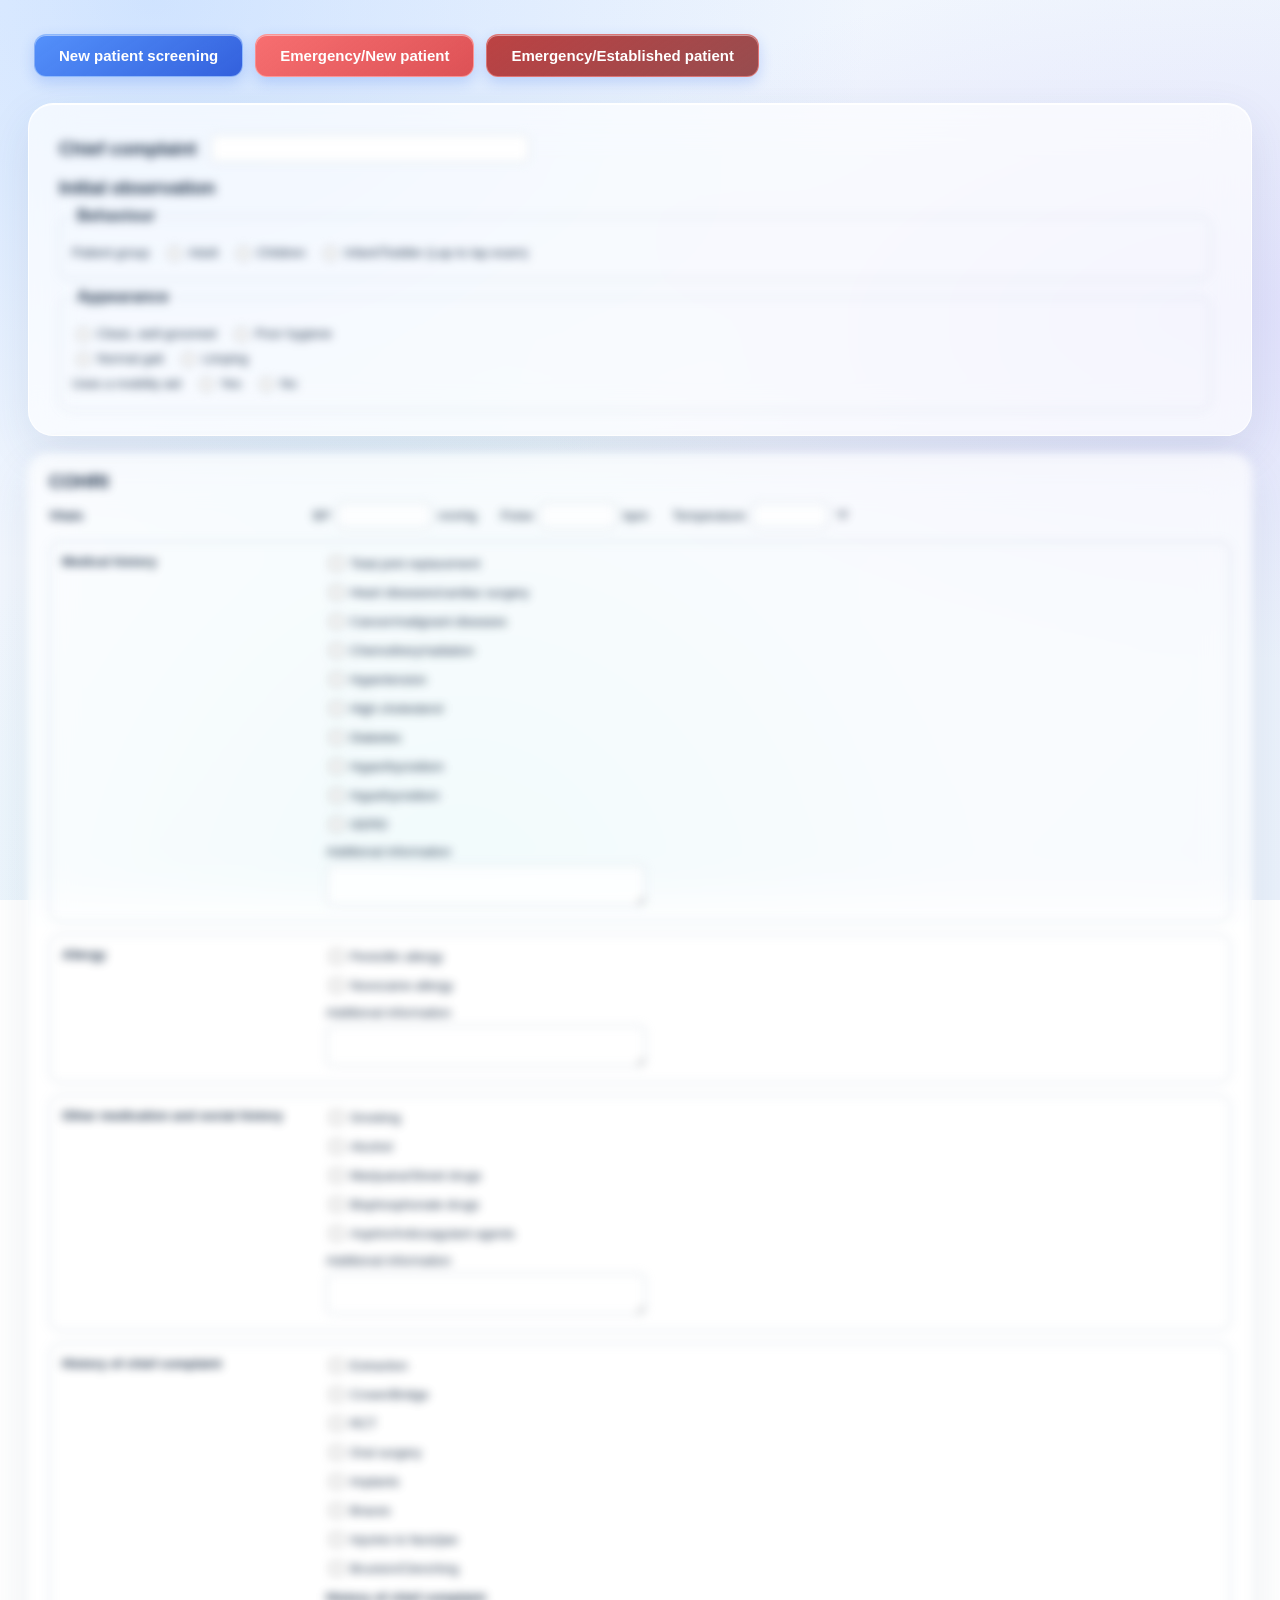
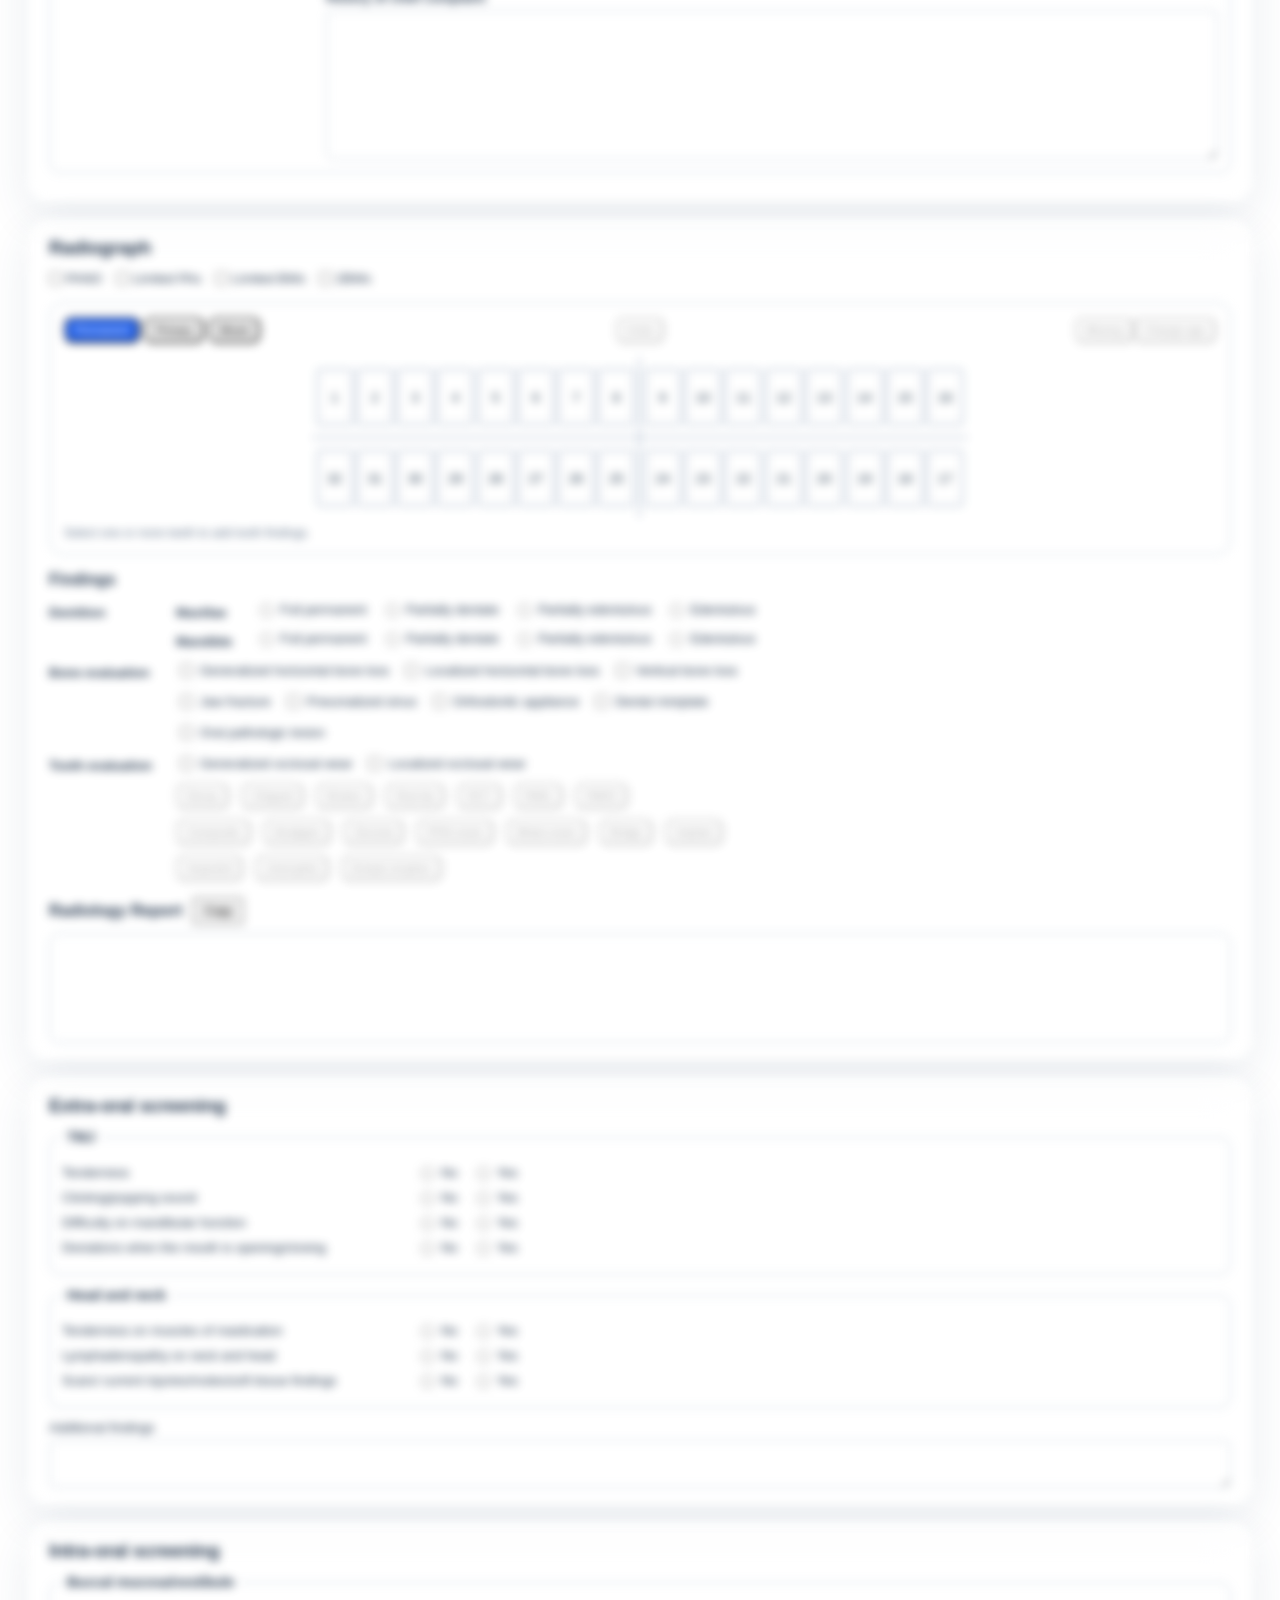
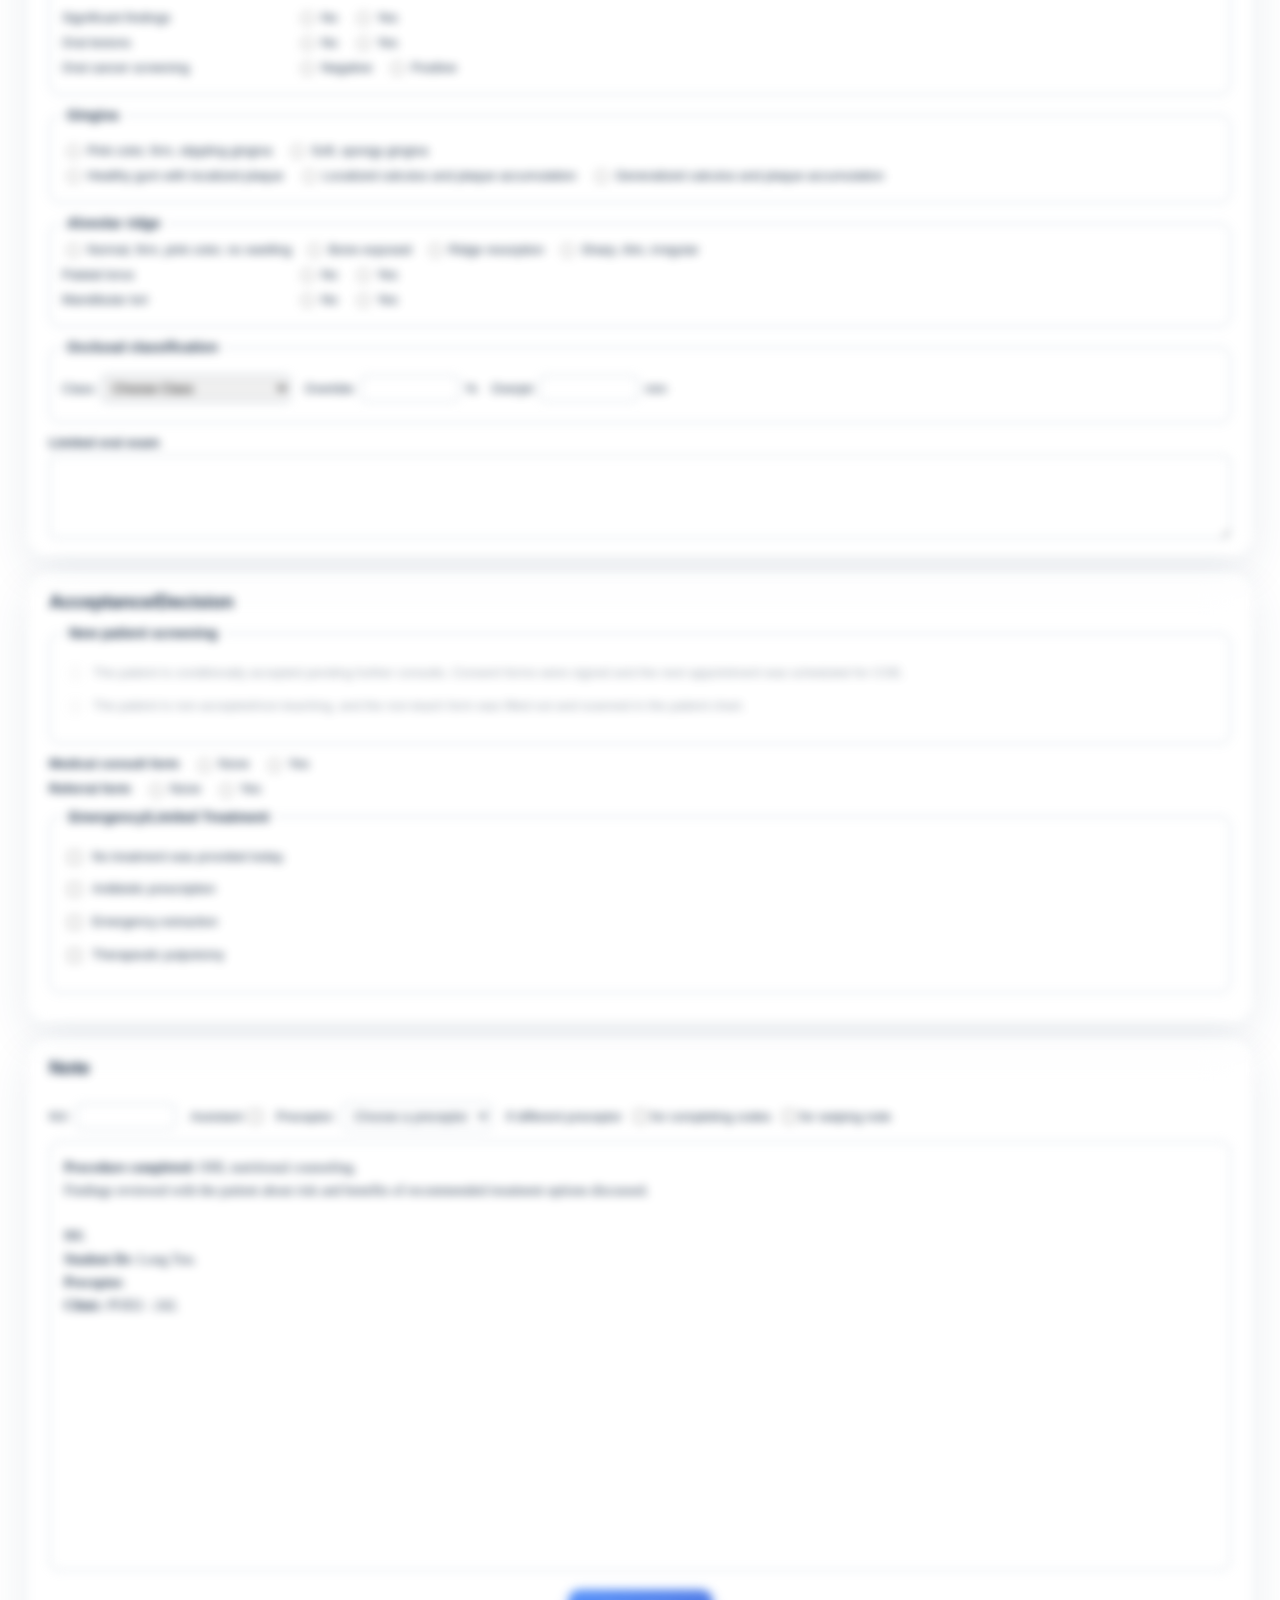
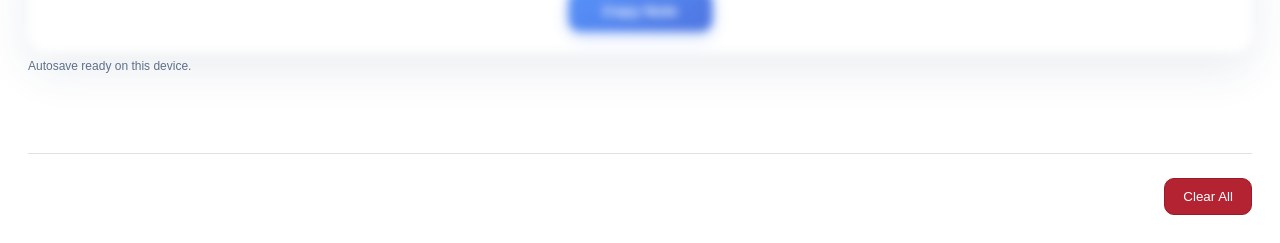
==== commit 65b7789f: "Add files via upload" ====
--- a/index.html
+++ b/index.html
@@ -4,12 +4,18 @@
   <meta charset="UTF-8">
   <meta name="viewport" content="width=device-width, initial-scale=1.0">
   <title>Diagnosis and Filling Odontogram</title>
-  <link rel="stylesheet" href="style.css?v=c67285d453">
+  <link rel="stylesheet" href="style.css?v=02b7f74610">
 </head>
-<body>
+<body class="visit-unselected">
+  <div class="visit-type-row" role="group" aria-label="Visit type">
+    <input hidden class="visit-type-choice" type="radio" name="visit-type" value="New patient screening" id="visitType0"><button type="button" class="visit-type-button screening" data-visit-input="visitType0" aria-pressed="false">New patient screening</button>
+    <input hidden class="visit-type-choice" type="radio" name="visit-type" value="Emergency/New patient" id="visitType1"><button type="button" class="visit-type-button emergency-new" data-visit-input="visitType1" aria-pressed="false">Emergency/New patient</button>
+    <input hidden class="visit-type-choice" type="radio" name="visit-type" value="Emergency/Established patient" id="visitType2"><button type="button" class="visit-type-button emergency-established" data-visit-input="visitType2" aria-pressed="false">Emergency/Established patient</button>
+  </div>
+
   <div class="odontogram-grid">
     <section class="clinical-panel intake-panel" aria-labelledby="initialHeading">
-      <div class="cohri-row visit-type-row" role="group" aria-label="Visit type"><label class="cohri-option"><input class="visit-type-choice" type="radio" name="visit-type" value="New patient screening">New patient screening</label><label class="cohri-option"><input class="visit-type-choice" type="radio" name="visit-type" value="Emergency/New patient">Emergency/New patient</label><label class="cohri-option"><input class="visit-type-choice" type="radio" name="visit-type" value="Emergency/Established patient">Emergency/Established patient</label></div>
+
       <div class="cohri-row chief-complaint-row"><label class="cohri-label chief-complaint-label" for="chiefComplaint">Chief complaint</label><input id="chiefComplaint" class="intake-input cohri-details" type="text"></div>
       <h2 id="initialHeading">Initial observation</h2>
       <fieldset class="observation-category"><legend>Behaviour</legend>
@@ -59,13 +65,13 @@
         </label>
         </div>
       </div>
-      <div class="cohri-row medical-history-row cohri-bordered-area"><label class="cohri-label" id="historyLabel" for="historyDetails">Medical history</label><div class="medical-history-content"><div class="medical-history-options" role="group" aria-label="Medical history conditions"><span class="mh-item"><label class="cohri-option"><input class="mh-choice" type="checkbox" value="joint">Total joint replacement</label><input id="mh-joint-details" class="cohri-details mh-details" data-medical="joint" type="text" aria-label="Total joint replacement details" hidden></span><span class="mh-item"><label class="cohri-option"><input class="mh-choice" type="checkbox" value="heart">Heart diseases/cardiac surgery</label><input id="mh-heart-details" class="cohri-details mh-details" data-medical="heart" type="text" aria-label="Heart diseases/cardiac surgery details" hidden></span><span class="mh-item"><label class="cohri-option"><input class="mh-choice" type="checkbox" value="cancer">Cancer/malignant diseases</label><input id="mh-cancer-details" class="cohri-details mh-details" data-medical="cancer" type="text" aria-label="Cancer/malignant diseases details" hidden></span><span class="mh-item"><label class="cohri-option"><input class="mh-choice" type="checkbox" value="chemo-radiation">Chemothery/radiation</label><input id="mh-chemo-radiation-details" class="cohri-details mh-details" data-medical="chemo-radiation" type="text" aria-label="Chemothery/radiation details" hidden></span><span class="mh-item"><label class="cohri-option"><input class="mh-choice" type="checkbox" value="hypertension">Hypertension</label><input id="mh-hypertension-details" class="cohri-details mh-details" data-medical="hypertension" type="text" aria-label="Hypertension details" hidden></span><span class="mh-item"><label class="cohri-option"><input class="mh-choice" type="checkbox" value="cholesterol">High cholesterol</label><input id="mh-cholesterol-details" class="cohri-details mh-details" data-medical="cholesterol" type="text" aria-label="High cholesterol details" hidden></span><span class="mh-item"><label class="cohri-option"><input class="mh-choice" type="checkbox" value="diabetes">Diabetes</label><span id="mhDiabetesOptions" class="mh-diabetes-options" role="group" aria-label="Diabetes type" hidden><label class="cohri-option"><input class="mh-diabetes-type" type="radio" name="mh-diabetes-type" value="Type 1">Type 1</label><label class="cohri-option"><input class="mh-diabetes-type" type="radio" name="mh-diabetes-type" value="Type 2">Type 2</label></span><input id="mh-diabetes-details" class="cohri-details mh-details" data-medical="diabetes" type="text" aria-label="Diabetes details" hidden></span><span class="mh-item"><label class="cohri-option"><input class="mh-choice" type="checkbox" value="hyperthyroidism">Hyperthyroidism</label><input id="mh-hyperthyroidism-details" class="cohri-details mh-details" data-medical="hyperthyroidism" type="text" aria-label="Hyperthyroidism details" hidden></span><span class="mh-item"><label class="cohri-option"><input class="mh-choice" type="checkbox" value="hypothyroidism">Hypothyroidism</label><input id="mh-hypothyroidism-details" class="cohri-details mh-details" data-medical="hypothyroidism" type="text" aria-label="Hypothyroidism details" hidden></span><span class="mh-item"><label class="cohri-option"><input class="mh-choice" type="checkbox" value="gerd">GERD</label><input id="mh-gerd-details" class="cohri-details mh-details" data-medical="gerd" type="text" aria-label="GERD details" hidden></span></div><label class="medical-additional-label" for="historyDetails">Additional information</label><textarea id="historyDetails" class="cohri-details history-blank" rows="2" aria-label="Additional medical history"></textarea></div></div>
-      <div class="cohri-row allergy-row cohri-bordered-area"><label class="cohri-label" for="allergyDetails">Allergy</label><div class="allergy-content">
+      <div class="cohri-row medical-history-row cohri-bordered-area"><div class="cohri-label history-review-heading"><label class="cohri-label" id="historyLabel" for="historyDetails">Medical history</label><div class="history-review" data-review="history" role="group" aria-label="Medical history changes" hidden><label class="cohri-option"><input class="history-review-choice" type="radio" name="review-history" value="no-change" aria-controls="reviewContent-history">No change</label><label class="cohri-option"><input class="history-review-choice" type="radio" name="review-history" value="change" aria-controls="reviewContent-history">Change</label></div></div><div class="medical-history-content history-review-content" id="reviewContent-history"><div class="medical-history-options" role="group" aria-label="Medical history conditions"><span class="mh-item"><label class="cohri-option"><input class="mh-choice" type="checkbox" value="joint">Total joint replacement</label><input id="mh-joint-details" class="cohri-details mh-details" data-medical="joint" type="text" aria-label="Total joint replacement details" hidden></span><span class="mh-item"><label class="cohri-option"><input class="mh-choice" type="checkbox" value="heart">Heart diseases/cardiac surgery</label><input id="mh-heart-details" class="cohri-details mh-details" data-medical="heart" type="text" aria-label="Heart diseases/cardiac surgery details" hidden></span><span class="mh-item"><label class="cohri-option"><input class="mh-choice" type="checkbox" value="cancer">Cancer/malignant diseases</label><input id="mh-cancer-details" class="cohri-details mh-details" data-medical="cancer" type="text" aria-label="Cancer/malignant diseases details" hidden></span><span class="mh-item"><label class="cohri-option"><input class="mh-choice" type="checkbox" value="chemo-radiation">Chemothery/radiation</label><input id="mh-chemo-radiation-details" class="cohri-details mh-details" data-medical="chemo-radiation" type="text" aria-label="Chemothery/radiation details" hidden></span><span class="mh-item"><label class="cohri-option"><input class="mh-choice" type="checkbox" value="hypertension">Hypertension</label><input id="mh-hypertension-details" class="cohri-details mh-details" data-medical="hypertension" type="text" aria-label="Hypertension details" hidden></span><span class="mh-item"><label class="cohri-option"><input class="mh-choice" type="checkbox" value="cholesterol">High cholesterol</label><input id="mh-cholesterol-details" class="cohri-details mh-details" data-medical="cholesterol" type="text" aria-label="High cholesterol details" hidden></span><span class="mh-item"><label class="cohri-option"><input class="mh-choice" type="checkbox" value="diabetes">Diabetes</label><span id="mhDiabetesOptions" class="mh-diabetes-options" role="group" aria-label="Diabetes type" hidden><label class="cohri-option"><input class="mh-diabetes-type" type="radio" name="mh-diabetes-type" value="Type 1">Type 1</label><label class="cohri-option"><input class="mh-diabetes-type" type="radio" name="mh-diabetes-type" value="Type 2">Type 2</label></span><input id="mh-diabetes-details" class="cohri-details mh-details" data-medical="diabetes" type="text" aria-label="Diabetes details" hidden></span><span class="mh-item"><label class="cohri-option"><input class="mh-choice" type="checkbox" value="hyperthyroidism">Hyperthyroidism</label><input id="mh-hyperthyroidism-details" class="cohri-details mh-details" data-medical="hyperthyroidism" type="text" aria-label="Hyperthyroidism details" hidden></span><span class="mh-item"><label class="cohri-option"><input class="mh-choice" type="checkbox" value="hypothyroidism">Hypothyroidism</label><input id="mh-hypothyroidism-details" class="cohri-details mh-details" data-medical="hypothyroidism" type="text" aria-label="Hypothyroidism details" hidden></span><span class="mh-item"><label class="cohri-option"><input class="mh-choice" type="checkbox" value="gerd">GERD</label><input id="mh-gerd-details" class="cohri-details mh-details" data-medical="gerd" type="text" aria-label="GERD details" hidden></span></div><label class="medical-additional-label" for="historyDetails">Additional information</label><textarea id="historyDetails" class="cohri-details history-blank" rows="2" aria-label="Additional medical history"></textarea></div></div>
+      <div class="cohri-row allergy-row cohri-bordered-area"><div class="cohri-label history-review-heading"><label class="cohri-label" for="allergyDetails">Allergy</label><div class="history-review" data-review="allergy" role="group" aria-label="Allergy changes" hidden><label class="cohri-option"><input class="history-review-choice" type="radio" name="review-allergy" value="no-change" aria-controls="reviewContent-allergy">No change</label><label class="cohri-option"><input class="history-review-choice" type="radio" name="review-allergy" value="change" aria-controls="reviewContent-allergy">Change</label></div></div><div class="allergy-content history-review-content" id="reviewContent-allergy">
         <div class="allergy-options" role="group" aria-label="Allergy options"><label class="cohri-option"><input class="allergy-choice" type="checkbox" value="Penicillin allergy">Penicillin allergy</label><label class="cohri-option"><input class="allergy-choice" type="checkbox" value="Novocaine allergy">Novocaine allergy</label></div>
         <label class="medical-additional-label" for="allergyDetails">Additional information</label><textarea id="allergyDetails" class="cohri-details history-blank" rows="2"></textarea>
       </div></div>
-      <div class="cohri-row medication-history-row cohri-bordered-area"><label class="cohri-label" id="medicationLabel" for="medicationDetails">Other medication and social history</label><div class="medication-content"><div class="medication-options" role="group" aria-label="Medication and substance options"><span class="medication-option-row"><label class="cohri-option"><input class="medication-choice" type="checkbox" value="smoking">Smoking</label><input id="medication-smoking-details" class="cohri-details medication-detail" type="text" aria-label="Smoking details" hidden></span><span class="medication-option-row"><label class="cohri-option"><input class="medication-choice" type="checkbox" value="alcohol">Alcohol</label><input id="medication-alcohol-details" class="cohri-details medication-detail" type="text" aria-label="Alcohol details" hidden></span><span class="medication-option-row"><label class="cohri-option"><input class="medication-choice" type="checkbox" value="drugs">Marijuana/Street drugs</label><input id="medication-drugs-details" class="cohri-details medication-detail" type="text" aria-label="Marijuana/Street drugs details" hidden></span><span class="medication-option-row"><label class="cohri-option"><input class="medication-choice" type="checkbox" value="bisphosphonate">Bisphosphonate drugs</label><input id="medication-bisphosphonate-details" class="cohri-details medication-detail" type="text" aria-label="Bisphosphonate drugs details" hidden></span><span class="medication-option-row"><label class="cohri-option"><input class="medication-choice" type="checkbox" value="anticoagulant">Aspirin/Anticoagulant agents</label><input id="medication-anticoagulant-details" class="cohri-details medication-detail" type="text" aria-label="Aspirin/Anticoagulant agents details" hidden></span></div><label class="medical-additional-label" for="medicationDetails">Additional information</label><textarea id="medicationDetails" class="cohri-details history-blank" rows="2"></textarea></div></div>
-      <div class="cohri-row cohri-bordered-area dental-history-row"><label class="cohri-label" id="premedicationLabel" for="premedicationDetails">Dental history</label><div class="dental-history-content"><div class="dental-history-options" role="group" aria-label="Dental history options"><label class="cohri-option"><input class="dental-history-choice" type="checkbox" value="Extraction">Extraction</label><label class="cohri-option"><input class="dental-history-choice" type="checkbox" value="Crown/Bridge">Crown/Bridge</label><label class="cohri-option"><input class="dental-history-choice" type="checkbox" value="RCT">RCT</label><label class="cohri-option"><input class="dental-history-choice" type="checkbox" value="Oral surgery">Oral surgery</label><label class="cohri-option"><input class="dental-history-choice" type="checkbox" value="Implants">Implants</label><label class="cohri-option"><input class="dental-history-choice" type="checkbox" value="Braces">Braces</label><label class="cohri-option"><input class="dental-history-choice" type="checkbox" value="Injuries to face/jaw">Injuries to face/jaw</label><label class="cohri-option"><input class="dental-history-choice" type="checkbox" value="Bruxism/Clenching">Bruxism/Clenching</label></div><label class="medical-additional-label" for="premedicationDetails">About dental chief complaint</label><textarea id="premedicationDetails" class="cohri-details history-blank" rows="2"></textarea></div></div>
+      <div class="cohri-row medication-history-row cohri-bordered-area"><div class="cohri-label history-review-heading"><label class="cohri-label" id="medicationLabel" for="medicationDetails">Other medication and social history</label><div class="history-review" data-review="medication" role="group" aria-label="Other medication changes" hidden><label class="cohri-option"><input class="history-review-choice" type="radio" name="review-medication" value="no-change" aria-controls="reviewContent-medication">No change</label><label class="cohri-option"><input class="history-review-choice" type="radio" name="review-medication" value="change" aria-controls="reviewContent-medication">Change</label></div></div><div class="medication-content history-review-content" id="reviewContent-medication"><div class="medication-options" role="group" aria-label="Medication and substance options"><span class="medication-option-row"><label class="cohri-option"><input class="medication-choice" type="checkbox" value="smoking">Smoking</label><input id="medication-smoking-details" class="cohri-details medication-detail" type="text" aria-label="Smoking details" hidden></span><span class="medication-option-row"><label class="cohri-option"><input class="medication-choice" type="checkbox" value="alcohol">Alcohol</label><input id="medication-alcohol-details" class="cohri-details medication-detail" type="text" aria-label="Alcohol details" hidden></span><span class="medication-option-row"><label class="cohri-option"><input class="medication-choice" type="checkbox" value="drugs">Marijuana/Street drugs</label><input id="medication-drugs-details" class="cohri-details medication-detail" type="text" aria-label="Marijuana/Street drugs details" hidden></span><span class="medication-option-row"><label class="cohri-option"><input class="medication-choice" type="checkbox" value="bisphosphonate">Bisphosphonate drugs</label><input id="medication-bisphosphonate-details" class="cohri-details medication-detail" type="text" aria-label="Bisphosphonate drugs details" hidden></span><span class="medication-option-row"><label class="cohri-option"><input class="medication-choice" type="checkbox" value="anticoagulant">Aspirin/Anticoagulant agents</label><input id="medication-anticoagulant-details" class="cohri-details medication-detail" type="text" aria-label="Aspirin/Anticoagulant agents details" hidden></span></div><label class="medical-additional-label" for="medicationDetails">Additional information</label><textarea id="medicationDetails" class="cohri-details history-blank" rows="2"></textarea></div></div>
+      <div class="cohri-row cohri-bordered-area dental-history-row"><label class="cohri-label" id="premedicationLabel" for="premedicationDetails">Dental history</label><div class="dental-history-content"><div class="dental-history-options" role="group" aria-label="Dental history options"><label class="cohri-option"><input class="dental-history-choice" type="checkbox" value="Extraction">Extraction</label><label class="cohri-option"><input class="dental-history-choice" type="checkbox" value="Crown/Bridge">Crown/Bridge</label><label class="cohri-option"><input class="dental-history-choice" type="checkbox" value="RCT">RCT</label><label class="cohri-option"><input class="dental-history-choice" type="checkbox" value="Oral surgery">Oral surgery</label><label class="cohri-option"><input class="dental-history-choice" type="checkbox" value="Implants">Implants</label><label class="cohri-option"><input class="dental-history-choice" type="checkbox" value="Braces">Braces</label><label class="cohri-option"><input class="dental-history-choice" type="checkbox" value="Injuries to face/jaw">Injuries to face/jaw</label><label class="cohri-option"><input class="dental-history-choice" type="checkbox" value="Bruxism/Clenching">Bruxism/Clenching</label></div><label class="medical-additional-label emergency-history-label" for="premedicationDetails">History of chief complaint</label><textarea id="premedicationDetails" class="cohri-details history-blank" rows="6" aria-label="History of chief complaint"></textarea></div></div>
     </section>
     <section class="clinical-panel treatment-provided radiograph-panel" aria-labelledby="radiographHeading">
       <h2 id="radiographHeading">Radiograph</h2>
@@ -131,9 +137,204 @@
     <section class="clinical-panel treatment-provided acceptance-decision-panel" aria-labelledby="acceptanceDecisionHeading">
       <h2 id="acceptanceDecisionHeading">Acceptance/ Decision</h2>
       <fieldset id="screeningAcceptance" class="decision-border" disabled><legend>New patient screening</legend><label class="decision-option"><input class="decision-choice" type="radio" name="acceptance-screening" value="conditional"><span>The patient is conditionally accepted pending further consults. Consent forms were signed and the next appointment was scheduled for COE.</span></label><label class="decision-option"><input class="decision-choice" type="radio" name="acceptance-screening" value="nonaccepted"><span>The patient is non-accepted/non-teaching, and the non-teach form was filled out and scanned in the patient chart.</span></label></fieldset>
-      <fieldset class="decision-border"><legend>Emergency/LOE</legend><textarea id="acceptanceEmergency" class="cohri-details decision-textarea" rows="6" aria-label="Emergency/LOE acceptance and decision"></textarea></fieldset>
       <div class="cohri-row" role="group" aria-label="Medical consult form"><strong>Medical consult form</strong><label class="cohri-option"><input class="decision-form-choice" type="radio" name="decision-medical-consult" value="none">None</label><label class="cohri-option"><input class="decision-form-choice" type="radio" name="decision-medical-consult" value="yes" aria-controls="decisionMedicalDetails">Yes</label><input id="decisionMedicalDetails" class="cohri-details decision-form-detail" type="text" aria-label="Medical consult form details" hidden></div>
       <div class="cohri-row" role="group" aria-label="Referral form"><strong>Referral form</strong><label class="cohri-option"><input class="decision-form-choice" type="radio" name="decision-referral" value="none">None</label><label class="cohri-option"><input class="decision-form-choice" type="radio" name="decision-referral" value="yes" aria-controls="decisionReferralSpecialist">Yes</label><select id="decisionReferralSpecialist" class="decision-form-select" aria-label="Referral specialist" hidden><option value="">Choose a specialist</option><option value="Oral and maxillofacial surgeon">Oral and maxillofacial surgeon</option><option value="Endodontist">Endodontist</option><option value="Pediatric dentist">Pediatric dentist</option><option value="Orthodontist">Orthodontist</option><option value="Periodontist">Periodontist</option><option value="Prosthodontist">Prosthodontist</option></select><label id="decisionReferralReasonLabel" class="referral-reason-label" for="decisionReferralReason" hidden>Reason <input id="decisionReferralReason" class="cohri-details decision-form-detail" type="text"></label></div>
+
+      <fieldset class="decision-border" id="limitedTreatment"><legend>Emergency/Limited Treatment</legend>
+        <label class="decision-option"><input class="limited-choice" id="limitedNone" type="checkbox">No treatment was provided today.</label>
+        <label class="decision-option"><input class="limited-choice" id="limitedAntibiotic" type="checkbox" aria-controls="limitedAntibioticFields">Antibiotic prescription</label>
+        <div id="limitedAntibioticFields" class="limited-detail" hidden><select id="limitedAntibioticType" aria-label="Antibiotic prescription"><option value="Amoxicillin 500 mg TID in 7 days">Amoxicillin 500 mg TID in 7 days</option><option value="Other">Other</option></select><input id="limitedAntibioticOther" class="cohri-details" type="text" aria-label="Other antibiotic prescription" hidden></div>
+        <label class="decision-option"><input class="limited-choice" id="limitedExtraction" type="checkbox" aria-controls="limitedExtractionChart">Emergency extraction</label>
+        <div id="limitedExtractionChart" class="limited-extraction-chart" hidden>
+          <div class="limited-dentition" role="group" aria-label="Extraction dentition"><button type="button" data-limited-mode="permanent" aria-pressed="true">Permanent</button><button type="button" data-limited-mode="primary" aria-pressed="false">Primary</button></div>
+          <div id="limitedUpper" class="limited-arch" aria-label="Upper teeth"></div><div id="limitedLower" class="limited-arch" aria-label="Lower teeth"></div><p id="limitedSelected" aria-live="polite">Select teeth for emergency extraction</p>
+        <section id="emergencyProvidedPanel" class="extraction-provided-panel treatment-provided" hidden>
+        <div class="cohri-row">
+          <label class="cohri-option">
+            <input id="emergency-consent" type="checkbox" class="emergency-provided-input"> Verbal and informed consent provided</label>
+        </div>
+        <div class="cohri-row provided-main-row" role="group" aria-labelledby="emergency-inhaledNOLabel">
+          <span id="emergency-inhaledNOLabel" class="cohri-label">Inhaled NO</span>
+          <label class="cohri-option">
+            <input id="emergency-inhaledNONone" class="emergency-provided-input" type="radio" name="emergency-inhaledNO" value="none" aria-keyshortcuts="N" title="Press N to select this option in the focused line"> None</label>
+          <label class="cohri-option">
+            <input id="emergency-inhaledNOYes" class="emergency-provided-input" type="radio" name="emergency-inhaledNO" value="yes" aria-keyshortcuts="Y" title="Press Y to select this option in the focused line"> Yes</label>
+        </div>
+        <div class="cohri-row provided-main-row" role="group" aria-labelledby="emergency-localAnesthesiaLabel">
+          <span id="emergency-localAnesthesiaLabel" class="cohri-label">Local anesthesia</span>
+          <label class="cohri-option">
+            <input id="emergency-topicalBenzocaine" class="emergency-provided-input" type="checkbox"> Topical benzocaine</label>
+          <label class="cohri-option">
+            <input id="emergency-nerveBlock" class="emergency-provided-input" type="checkbox" aria-controls="emergency-nerveBlockDetails"> Nerve block</label>
+          <label class="cohri-option">
+            <input id="emergency-localInfiltration" class="emergency-provided-input" type="checkbox" aria-controls="emergency-infiltrationDetails"> Local infiltration</label>
+        </div>
+        <div id="emergency-nerveBlockDetails" class="provided-conditional anesthesia-details" hidden>
+          <h3>Nerve block</h3>
+          <div class="anesthesia-fields">
+            <label for="emergency-nerveCarpules"># of carpules <input id="emergency-nerveCarpules" class="emergency-provided-input provided-number" type="number" min="0" step="any">
+            </label>
+            <label for="emergency-nerveLA">Name of LA <select id="emergency-nerveLA" class="emergency-provided-input">
+                <option value="lidocaine" selected>2% Lidocaine with 1:100K epi</option>
+                <option value="articaine">4% of Articaine with 1:100K epi</option>
+                <option value="mepivacaine">3% of Mepivacaine (plain)</option>
+                <option value="bupivacaine">0.5% of Bupivacaine with 1:200K epi</option>
+              </select>
+            </label>
+          </div>
+          <div class="anesthesia-locations">
+            <span class="field-caption">Locations</span>
+            <div class="nerve-side">
+              <label class="cohri-option">
+                <input id="emergency-nerveRight" class="emergency-provided-input" type="checkbox" aria-controls="emergency-nerveRightBlocks"> Right</label>
+              <div id="emergency-nerveRightBlocks" class="provided-conditional block-options" hidden>
+                <label class="cohri-option">
+                  <input id="emergency-nerveRight0" class="emergency-provided-input" type="checkbox"> PSA</label>
+                <label class="cohri-option">
+                  <input id="emergency-nerveRight1" class="emergency-provided-input" type="checkbox"> MSA</label>
+                <label class="cohri-option">
+                  <input id="emergency-nerveRight2" class="emergency-provided-input" type="checkbox"> ASA</label>
+                <label class="cohri-option">
+                  <input id="emergency-nerveRight3" class="emergency-provided-input" type="checkbox"> Palatal</label>
+                <label class="cohri-option">
+                  <input id="emergency-nerveRight4" class="emergency-provided-input" type="checkbox"> IAN</label>
+                <label class="cohri-option">
+                  <input id="emergency-nerveRight5" class="emergency-provided-input" type="checkbox"> Buccal block</label>
+                <label class="cohri-option">
+                  <input id="emergency-nerveRight6" class="emergency-provided-input" type="checkbox"> Mental block</label>
+              </div>
+            </div>
+            <div class="nerve-side">
+              <label class="cohri-option">
+                <input id="emergency-nerveLeft" class="emergency-provided-input" type="checkbox" aria-controls="emergency-nerveLeftBlocks"> Left</label>
+              <div id="emergency-nerveLeftBlocks" class="provided-conditional block-options" hidden>
+                <label class="cohri-option">
+                  <input id="emergency-nerveLeft0" class="emergency-provided-input" type="checkbox"> PSA</label>
+                <label class="cohri-option">
+                  <input id="emergency-nerveLeft1" class="emergency-provided-input" type="checkbox"> MSA</label>
+                <label class="cohri-option">
+                  <input id="emergency-nerveLeft2" class="emergency-provided-input" type="checkbox"> ASA</label>
+                <label class="cohri-option">
+                  <input id="emergency-nerveLeft3" class="emergency-provided-input" type="checkbox"> Palatal</label>
+                <label class="cohri-option">
+                  <input id="emergency-nerveLeft4" class="emergency-provided-input" type="checkbox"> IAN</label>
+                <label class="cohri-option">
+                  <input id="emergency-nerveLeft5" class="emergency-provided-input" type="checkbox"> Buccal block</label>
+                <label class="cohri-option">
+                  <input id="emergency-nerveLeft6" class="emergency-provided-input" type="checkbox"> Mental block</label>
+              </div>
+            </div>
+          </div>
+        </div>
+        <div id="emergency-infiltrationDetails" class="provided-conditional anesthesia-details" hidden>
+          <h3>Local infiltration</h3>
+          <div class="anesthesia-fields">
+            <label for="emergency-infiltrationCarpules"># of carpules <input id="emergency-infiltrationCarpules" class="emergency-provided-input provided-number" type="number" min="0" step="any">
+            </label>
+            <label for="emergency-infiltrationLA">Name of LA <select id="emergency-infiltrationLA" class="emergency-provided-input">
+                <option value="lidocaine">2% Lidocaine with 1:100K epi</option>
+                <option value="articaine" selected>4% of Articaine with 1:100K epi</option>
+                <option value="mepivacaine">3% of Mepivacaine (plain)</option>
+                <option value="bupivacaine">0.5% of Bupivacaine with 1:200K epi</option>
+              </select>
+            </label>
+          </div>
+        </div>
+        <section class="provided-section">
+          <h3>Extraction technique</h3>
+          <div class="cohri-row" role="group" aria-labelledby="emergency-flapTechniqueLabel">
+            <strong id="emergency-flapTechniqueLabel" class="cohri-label">Flap technique</strong>
+            <label class="cohri-option">
+              <input id="emergency-flap" type="checkbox" class="emergency-provided-input" aria-controls="emergency-bladeDetails"> Blade</label>
+            <label id="emergency-bladeDetails" hidden>
+              <select id="emergency-blade" class="emergency-provided-input" aria-label="Blade type">
+                <option value="15" selected>15 blade</option>
+                <option value="12">12 blade</option>
+              </select>
+            </label>
+            <label class="cohri-option">
+              <input id="emergency-flapReflected" type="checkbox" class="emergency-provided-input"> Reflected by Molt 2 and 9</label>
+            <input id="emergency-reflector" type="hidden" value="Molt 2 and 9">
+          </div>
+          <div class="cohri-row" role="group" aria-labelledby="emergency-forcepsLabel">
+            <strong id="emergency-forcepsLabel" class="cohri-label">Forceps used</strong>
+            <label class="cohri-option">
+              <input id="emergency-forcepsChoice0" class="emergency-provided-input" type="checkbox" name="emergency-forceps-choice" value="#150"> #150</label>
+            <label class="cohri-option">
+              <input id="emergency-forcepsChoice1" class="emergency-provided-input" type="checkbox" name="emergency-forceps-choice" value="#151"> #151</label>
+            <label class="cohri-option">
+              <input id="emergency-forcepsChoice2" class="emergency-provided-input" type="checkbox" name="emergency-forceps-choice" value="#23 Cowhorn"> #23 Cowhorn</label>
+            <label class="cohri-option">
+              <input id="emergency-forcepsChoice3" class="emergency-provided-input" type="checkbox" name="emergency-forceps-choice" value="Others" aria-controls="emergency-forcepsOtherDetails"> Others</label>
+            <div id="emergency-forcepsOtherDetails" hidden>
+              <details class="forceps-dropdown">
+                <summary>Choose other forceps</summary>
+                <div class="forceps-dropdown-options">
+                  <label class="cohri-option">
+                    <input id="emergency-forcepsExtra0" class="emergency-provided-input" type="checkbox" value="#150S"> #150S</label>
+                  <label class="cohri-option">
+                    <input id="emergency-forcepsExtra1" class="emergency-provided-input" type="checkbox" value="#151S"> #151S</label>
+                  <label class="cohri-option">
+                    <input id="emergency-forcepsExtra2" class="emergency-provided-input" type="checkbox" value="#3 MEAD"> #3 MEAD</label>
+                  <label class="cohri-option">
+                    <input id="emergency-forcepsExtra3" class="emergency-provided-input" type="checkbox" value="#1107"> #1107</label>
+                  <label class="cohri-option">
+                    <input id="emergency-forcepsExtra4" class="emergency-provided-input" type="checkbox" value="#18R"> #18R</label>
+                  <label class="cohri-option">
+                    <input id="emergency-forcepsExtra5" class="emergency-provided-input" type="checkbox" value="#18L"> #18L</label>
+                </div>
+              </details>
+            </div>
+            <input id="emergency-forcepsOther" type="hidden" value="">
+            <input id="emergency-forceps" type="hidden" value="">
+          </div>
+          <div class="cohri-row" role="group" aria-labelledby="emergency-surgicalBurLabel">
+            <strong id="emergency-surgicalBurLabel" class="cohri-label">Surgical bur used</strong>
+            <label class="cohri-option">
+              <input id="emergency-surgicalBurNo" class="emergency-provided-input" type="radio" name="emergency-surgical-bur" value="no"> No</label>
+            <label class="cohri-option">
+              <input id="emergency-surgicalBurYes" class="emergency-provided-input" type="radio" name="emergency-surgical-bur" value="yes"> Yes</label>
+            <label id="emergency-burDetails" hidden>
+              <select id="emergency-bur" class="emergency-provided-input" aria-label="Surgical bur">
+                <option value="701">701 bur</option>
+                <option value="702">702 bur</option>
+              </select>
+            </label>
+          </div>
+          <div class="cohri-row" role="group" aria-labelledby="emergency-cryerLabel">
+            <strong id="emergency-cryerLabel" class="cohri-label">Cryer elevators used</strong>
+            <label class="cohri-option">
+              <input id="emergency-cryerNo" class="emergency-provided-input" type="radio" name="emergency-cryer-elevators" value="no"> No</label>
+            <label class="cohri-option">
+              <input id="emergency-cryerYes" class="emergency-provided-input" type="radio" name="emergency-cryer-elevators" value="yes"> Yes</label>
+          </div>
+          <div class="cohri-row" role="group" aria-labelledby="emergency-sutureUsedLabel">
+            <strong id="emergency-sutureUsedLabel" class="cohri-label">Suture used</strong>
+            <label class="cohri-option">
+              <input id="emergency-sutureUsedNo" class="emergency-provided-input" type="radio" name="emergency-suture-used" value="no"> No</label>
+            <label class="cohri-option">
+              <input id="emergency-sutureUsedYes" class="emergency-provided-input" type="radio" name="emergency-suture-used" value="yes"> Yes</label>
+            <label id="emergency-sutureTypeDetails" hidden>
+              <select id="emergency-sutureType" class="emergency-provided-input" aria-label="Suture type">
+                <option>3-0 Chromic gut</option>
+                <option>4-0 Chromic gut</option>
+                <option>4-0 PTFE</option>
+              </select>
+            </label>
+          </div>
+          <input id="emergency-suture" type="hidden" value="">
+        </section>
+        <label class="wide-field">Additional treatment details<textarea id="emergency-additional" rows="3" class="emergency-provided-input"></textarea>
+        </label>
+        <div class="cohri-row" role="group" aria-label="Emergency extraction postoperative care">
+          <label class="cohri-option"><input id="emergency-postop" class="emergency-provided-input" type="checkbox">Postoperative instructions provided.</label>
+          <label class="cohri-option"><input id="emergency-painReliefProvided" class="emergency-provided-input" type="checkbox">Pain relief regime provided.</label>
+        </div>
+      </section>
+        </div>
+        <label class="decision-option"><input class="limited-choice" id="limitedPulpotomy" type="checkbox" aria-controls="limitedPulpotomyDetails">Therapeutic pulpotomy</label>
+        <textarea id="limitedPulpotomyDetails" class="cohri-details pulpotomy-details" rows="6" aria-label="Therapeutic pulpotomy details" hidden></textarea>
+      </fieldset>
     </section>
     <div class="legacy-intraoral-controls" hidden>
     <div class="dentition-canvas">
@@ -339,49 +540,7 @@
     </div>
   </dialog>
   <template id="preceptorOptions"><option value="">Choose a preceptor</option><option value="Dr. Doyle">Dr. Doyle</option><option value="Dr. Hoch">Dr. Hoch</option><option value="Dr. Kohler">Dr. Kohler</option><option value="Dr. Palo">Dr. Palo</option><option value="Dr. McAllister">Dr. McAllister</option><option value="Dr. Roberts">Dr. Roberts</option><option value="Dr. Calderbank">Dr. Calderbank</option><option value="Dr. Goldsmith">Dr. Goldsmith</option><option value="Dr. Pollock">Dr. Pollock</option><option value="Dr. Poe">Dr. Poe</option><option value="Others">Others</option></template>
-  <script src="script.js?v=755248707a"></script>
+  <script src="script.js?v=e42f9e5c19"></script>
 
-<script>
-// Preserve one line per category without adding horizontal scrolling.
-(() => {
-  const sections = [...document.querySelectorAll('.finding-section, .treatment-section, .rx-tooth-lines, .note-panel, .chart-side-panel')];
-  let frame;
-  const fit = () => {
-    frame = null;
-    sections.forEach(section => {
-      if (!section.clientWidth) return;
-      const sectionStyle = getComputedStyle(section);
-      const sectionWidth = section.clientWidth - parseFloat(sectionStyle.paddingLeft) - parseFloat(sectionStyle.paddingRight);
-      section.querySelectorAll('.finding-row, .rx-tooth-options:not(.rx-wear-options), .note-fields-row').forEach(row => {
-        row.classList.add(row.classList.contains('note-fields-row') ? 'fit-note-fields' : 'fit-category-line');
-        row.style.zoom = '1';
-        // A category may be inside a smaller multi-column finding group.
-        let available = sectionWidth;
-        for (let parent = row.parentElement; parent && parent !== section; parent = parent.parentElement) {
-          if (getComputedStyle(parent).display === 'contents') continue;
-          const style = getComputedStyle(parent);
-          const width = parent.clientWidth - parseFloat(style.paddingLeft) - parseFloat(style.paddingRight);
-          if (width > 0) available = Math.min(available, width);
-        }
-        const natural = Math.max(row.offsetWidth, row.scrollWidth);
-        row.style.zoom = String(Math.min(1, Math.max(0, available - 2) / (natural || 1)));
-      });
-    });
-  };
-  const schedule = () => { if (!frame) frame = requestAnimationFrame(fit); };
-  const widths = new WeakMap();
-  const observer = new ResizeObserver(entries => {
-    entries.forEach(entry => {
-      if (widths.get(entry.target) !== entry.contentRect.width) {
-        widths.set(entry.target, entry.contentRect.width); schedule();
-      }
-    });
-  });
-  sections.forEach(section => observer.observe(section));
-  window.addEventListener('resize', schedule);
-  if (document.fonts) document.fonts.ready.then(schedule);
-  schedule();
-})();
-</script>
 </body>
 </html>
--- a/style.css
+++ b/style.css
@@ -1,564 +1,558 @@
-* { font-family:Arial,sans-serif; }
-body { font-family:Arial,sans-serif; }
-button,input,textarea,select { font-family:Arial,sans-serif; }
-h2 { margin-top:25px; }
-hr { margin-top:25px; margin-bottom:20px; border-top:1px solid #bbb; }
-.odontogram-grid { position:relative; }
-.dentition-canvas::after { content:""; position:absolute; transform:translateX(-50%); pointer-events:none; z-index:0; }
-.quadrant-horizontal-line { width:100%; margin:5px 0 12px 0; }
-.arch { display:flex; gap:8px; align-items:flex-start; overflow-x:auto; padding:10px 5px; margin-bottom:8px; }
-.tooth { width:68px; min-width:68px; text-align:center; position:relative; z-index:1; }
-.tooth.midline { margin-right:12px; }
-.tooth-diagram { width:68px; display:block; margin:auto; overflow:visible; }
-.surface { cursor:pointer; }
-.surface:hover { fill:#eeeeee; }
-.tooth-diagram text { font-family:Arial,sans-serif; font-size:15px; text-anchor:middle; pointer-events:none; user-select:none; }
-.cervical-surface { cursor:pointer; }
-.cervical-label { font-family:Arial,sans-serif; font-size:17px !important; font-weight:bold; text-anchor:middle; dominant-baseline:middle; pointer-events:none; }
-.tooth-number { display:inline-flex; align-items:center; justify-content:center; min-width:30px; min-height:26px; padding:2px 4px; box-sizing:border-box; font-family:Arial,sans-serif; font-weight:bold; cursor:pointer; }
-.position-display { min-height:16px; margin-top:3px; font-family:Arial,sans-serif; font-size:10px; text-align:center; }
-.position-item { display:block; white-space:nowrap; }
-.main-odontogram-controls { display:flex; justify-content:center; align-items:center; }
-#missingMain { padding:6px 15px; white-space:nowrap; }
-#changeAge { padding:6px 15px; background:white; color:#333; border:1px solid #777; border-radius:999px; font-family:Arial,sans-serif; font-size:13px; font-weight:700; line-height:1.15; white-space:nowrap; cursor:pointer; }
-#changeAge:hover { background:#eeeeee; }
-.finding-section { max-width:1100px; }
-.finding-row { display:flex; align-items:center; flex-wrap:wrap; }
-.finding { padding:6px 15px; margin:2px; border:none; border-radius:999px; font-family:Arial,sans-serif; font-size:13px; font-weight:normal; line-height:1.15; cursor:pointer; transition:transform 0.12s ease,box-shadow 0.12s ease,opacity 0.12s ease; }
-.btn-featured { padding:9px 22.5px; font-size:19.5px; }
-.finding:hover:not(:disabled) { transform:translateY(-1px); box-shadow:0 2px 5px rgba(0,0,0,0.20); }
-.finding:active:not(:disabled) { transform:translateY(0); }
-.finding:disabled { opacity:0.4; cursor:not-allowed; }
-.btn-stain { background:#795548; color:white; }
-.btn-caries { background:#e53935; color:white; }
-.btn-incipient { background:#ef9a9a; color:white; }
-.btn-recurrent { background:#b71c19; color:white; }
-.btn-gross { background:#7D1702; color:white; }
-.btn-composite { background:#42a5f5; color:white; }
-.btn-amalgam { background:#607d8b; color:white; }
-.btn-sealant { background:#26a69a; color:white; }
-.btn-irm { background:#ab47bc; color:white; }
-.btn-wear { background:#ffb74d; color:#222; }
-.btn-abfraction { background:#ff8a65; color:#222; }
-.btn-erosion { background:#fff176; color:#222; }
-.btn-crack { background:#fff3e0; color:#d84315; border:2px solid #d84315; }
-.btn-broken { background:#ff7043; color:white; }
-.btn-zirconia { background:#ab47bc; color:white; }
-.btn-pfm { background:#5c6bc0; color:white; }
-.btn-metal { background:#607d8b; color:white; }
-.btn-bridge { background:#ffa726; color:#222; }
-.btn-rct,.btn-post-core { background:#66bb6a; color:white; }
-.btn-implant { background:#26a69a; color:white; }
-.btn-root-tip { background:#9e9e9e; color:white; }
-.btn-missing { background:#e0e0e0; color:#333; border:1px solid #777; }
-.position-button { background:#78909c; }
-.surface.stain { fill:#795548; }
-.surface.caries { fill:#e53935; }
-.surface.incipient-caries { fill:#ef9a9a; }
-.surface.recurrent-caries { fill:#c62828; }
-.surface.gross-caries { fill:#7f0000; }
-.surface.sealant { fill:#26a69a; }
-.surface.wear { fill:#ffb74d; }
-.surface.abfraction { fill:#ff8a65; }
-.surface.erosion { fill:#fff176; }
-.surface.crack-line { fill:#fff3e0; stroke:#d84315; stroke-width:5; }
-.surface.broken { fill:#ff7043; stroke:#bf360c; stroke-width:4; }
-.tooth-diagram.zirconia-crown { outline:5px solid #ab47bc; outline-offset:2px; }
-.tooth-diagram.pfm-crown { outline:5px solid #5c6bc0; outline-offset:2px; }
-.tooth-diagram.metal-crown { outline:5px solid #616161; outline-offset:2px; }
-.tooth-diagram.bridge { outline:5px solid #ffa726; outline-offset:2px; }
-.tooth-diagram.rct { outline-offset:2px; }
-.tooth-diagram.post-core { outline-offset:2px; }
-.tooth-diagram.implant { outline:5px solid #26a69a; outline-offset:2px; }
-.tooth-diagram.root-tip .surface:not(.cervical-surface) { display:none; }
-.tooth-diagram.root-tip text:not(.cervical-label) { display:none; }
-.tooth-diagram.root-tip .cervical-surface { display:block; fill:#bdbdbd; stroke:#555; stroke-width:2; }
-.tooth-diagram.root-tip .cervical-label { display:block; }
-#output { width:700px; max-width:90%; border:1px solid #999; background:white; margin-bottom:10px; }
-.chart-entry { display:flex; align-items:center; justify-content:space-between; gap:15px; border-bottom:1px solid #eeeeee; }
-.chart-text { flex:1; min-height:24px; padding:3px 5px; font-family:Arial,sans-serif; cursor:text; }
-.chart-mobility { color:#e53935; font-weight:bold; }
-.delete-chart-line { flex-shrink:0; width:26px; height:26px; padding:0; border:1px solid #c62828; font-family:Arial,sans-serif; font-size:18px; font-weight:bold; line-height:22px; cursor:pointer; }
-.chart-controls button { padding:6px 14px; margin-right:5px; border:1px solid #777; border-radius:999px; background:white; font-family:Arial,sans-serif; font-size:13px; font-weight:700; cursor:pointer; }
-.chart-controls button:hover { background:#eeeeee; }
-#copyMessage { margin-top:8px; min-height:20px; font-family:Arial,sans-serif; font-weight:bold; }
-.tooth[hidden] { display:block !important; visibility:hidden; pointer-events:none; }
-.dentition-controls { display:flex; }
-.dentition-button { padding:8px 14px; border:1px solid rgba(100,116,139,.35); border-radius:999px; background:rgba(255,255,255,.8); color:#334155; font:normal 13px Arial,sans-serif; cursor:pointer; box-shadow:0 3px 8px rgba(15,23,42,.08); backdrop-filter:blur(12px); }
-.dentition-button:hover { filter:brightness(.96); }
-.dentition-button:focus-visible { outline:2px solid #2563eb; outline-offset:3px; }
-.btn-decalcified { background:#e2e8f0; color:#334155; border:1px solid #94a3b8; }
-.surface.decalcified { fill:#e2e8f0; stroke:#94a3b8; stroke-dasharray:3 2; }
-.btn-parl { background:#7c3aed; color:white; }
-.btn-paro { background:#a16207; color:white; }
-.btn-ankylosis { background:#475569; color:white; }
-.tooth-diagram.parl { outline:3px dashed #7c3aed; outline-offset:3px; }
-.tooth-diagram.paro { outline:3px dotted #a16207; outline-offset:3px; }
-.tooth-diagram.ankylosis { outline:4px double #475569; outline-offset:3px; }
-.tooth[hidden] .tooth-number { visibility:visible; pointer-events:auto; opacity:0.45; filter:blur(0.6px); }
-.clinical-panels { display:grid; max-width:1450px; align-items:start; }
-.clinical-panel { min-width:0; }
-.clinical-panels .finding-section,.treatment-section { border:1px solid rgba(148,163,184,.35); border-radius:18px; background:rgba(255,255,255,.7); box-shadow:0 8px 24px rgba(15,23,42,.06); backdrop-filter:blur(16px); }
-.treatment { padding:6px 15px; margin:2px; border:none; border-radius:999px; font:normal 13px Arial,sans-serif; line-height:1.15; cursor:pointer; transition:transform .12s,box-shadow .12s; }
-.treatment:hover:not(:disabled) { transform:translateY(-1px); box-shadow:0 2px 5px rgba(0,0,0,.2); }
-.treatment:disabled { opacity:.4; cursor:not-allowed; }
-.btn-watch { background:#64748b; color:white; }
-.btn-sdf { background:#334155; color:white; }
-.btn-cbu { background:#0284c7; color:white; }
-.btn-rmgi { background:#0891b2; color:white; }
-.btn-extraction { background:#dc2626; color:white; }
-.btn-lengthening { background:#d97706; color:white; }
+* { font-family:Arial,sans-serif;}
+body { font-family:Arial,sans-serif;}
+button,input,textarea,select { font-family:Arial,sans-serif;}
+h2 { margin-top:25px;}
+hr { margin-top:25px; margin-bottom:20px; border-top:1px solid #bbb;}
+.odontogram-grid { position:relative;}
+.dentition-canvas::after { content:""; position:absolute; transform:translateX(-50%); pointer-events:none; z-index:0;}
+.quadrant-horizontal-line { width:100%; margin:5px 0 12px 0;}
+.arch { display:flex; gap:8px; align-items:flex-start; overflow-x:auto; padding:10px 5px; margin-bottom:8px;}
+.tooth { width:68px; min-width:68px; text-align:center; position:relative; z-index:1;}
+.tooth.midline { margin-right:12px;}
+.tooth-diagram { width:68px; display:block; margin:auto; overflow:visible;}
+.surface { cursor:pointer;}
+.surface:hover { fill:#eeeeee;}
+.tooth-diagram text { font-family:Arial,sans-serif; font-size:15px; text-anchor:middle; pointer-events:none; user-select:none;}
+.cervical-surface { cursor:pointer;}
+.cervical-label { font-family:Arial,sans-serif; font-size:17px !important; font-weight:bold; text-anchor:middle; dominant-baseline:middle; pointer-events:none;}
+.tooth-number { display:inline-flex; align-items:center; justify-content:center; min-width:30px; min-height:26px; padding:2px 4px; box-sizing:border-box; font-family:Arial,sans-serif; font-weight:bold; cursor:pointer;}
+.position-display { min-height:16px; margin-top:3px; font-family:Arial,sans-serif; font-size:10px; text-align:center;}
+.position-item { display:block; white-space:nowrap;}
+.main-odontogram-controls { display:flex; justify-content:center; align-items:center;}
+#missingMain { padding:6px 15px; white-space:nowrap;}
+#changeAge { padding:6px 15px; background:white; color:#333; border:1px solid #777; border-radius:999px; font-family:Arial,sans-serif; font-size:13px; font-weight:700; line-height:1.15; white-space:nowrap; cursor:pointer;}
+#changeAge:hover { background:#eeeeee;}
+.finding-section { max-width:1100px;}
+.finding-row { display:flex; align-items:center; flex-wrap:wrap;}
+.finding { padding:6px 15px; margin:2px; border:none; border-radius:999px; font-family:Arial,sans-serif; font-size:13px; font-weight:normal; line-height:1.15; cursor:pointer; transition:transform 0.12s ease,box-shadow 0.12s ease,opacity 0.12s ease;}
+.btn-featured { padding:9px 22.5px; font-size:19.5px;}
+.finding:hover:not(:disabled) { transform:translateY(-1px); box-shadow:0 2px 5px rgba(0,0,0,0.20);}
+.finding:active:not(:disabled) { transform:translateY(0);}
+.finding:disabled { opacity:0.4; cursor:not-allowed;}
+.btn-stain { background:#795548; color:white;}
+.btn-caries { background:#e53935; color:white;}
+.btn-incipient { background:#ef9a9a; color:white;}
+.btn-recurrent { background:#b71c19; color:white;}
+.btn-gross { background:#7D1702; color:white;}
+.btn-composite { background:#42a5f5; color:white;}
+.btn-amalgam { background:#607d8b; color:white;}
+.btn-sealant { background:#26a69a; color:white;}
+.btn-irm { background:#ab47bc; color:white;}
+.btn-wear { background:#ffb74d; color:#222;}
+.btn-abfraction { background:#ff8a65; color:#222;}
+.btn-erosion { background:#fff176; color:#222;}
+.btn-crack { background:#fff3e0; color:#d84315; border:2px solid #d84315;}
+.btn-broken { background:#ff7043; color:white;}
+.btn-zirconia { background:#ab47bc; color:white;}
+.btn-pfm { background:#5c6bc0; color:white;}
+.btn-metal { background:#607d8b; color:white;}
+.btn-bridge { background:#ffa726; color:#222;}
+.btn-rct,.btn-post-core { background:#66bb6a; color:white;}
+.btn-implant { background:#26a69a; color:white;}
+.btn-root-tip { background:#9e9e9e; color:white;}
+.btn-missing { background:#e0e0e0; color:#333; border:1px solid #777;}
+.position-button { background:#78909c;}
+.surface.stain { fill:#795548;}
+.surface.caries { fill:#e53935;}
+.surface.incipient-caries { fill:#ef9a9a;}
+.surface.recurrent-caries { fill:#c62828;}
+.surface.gross-caries { fill:#7f0000;}
+.surface.sealant { fill:#26a69a;}
+.surface.wear { fill:#ffb74d;}
+.surface.abfraction { fill:#ff8a65;}
+.surface.erosion { fill:#fff176;}
+.surface.crack-line { fill:#fff3e0; stroke:#d84315; stroke-width:5;}
+.surface.broken { fill:#ff7043; stroke:#bf360c; stroke-width:4;}
+.tooth-diagram.zirconia-crown { outline:5px solid #ab47bc; outline-offset:2px;}
+.tooth-diagram.pfm-crown { outline:5px solid #5c6bc0; outline-offset:2px;}
+.tooth-diagram.metal-crown { outline:5px solid #616161; outline-offset:2px;}
+.tooth-diagram.bridge { outline:5px solid #ffa726; outline-offset:2px;}
+.tooth-diagram.rct { outline-offset:2px;}
+.tooth-diagram.post-core { outline-offset:2px;}
+.tooth-diagram.implant { outline:5px solid #26a69a; outline-offset:2px;}
+.tooth-diagram.root-tip .surface:not(.cervical-surface) { display:none;}
+.tooth-diagram.root-tip text:not(.cervical-label) { display:none;}
+.tooth-diagram.root-tip .cervical-surface { display:block; fill:#bdbdbd; stroke:#555; stroke-width:2;}
+.tooth-diagram.root-tip .cervical-label { display:block;}
+#output { width:700px; max-width:90%; border:1px solid #999; background:white; margin-bottom:10px;}
+.chart-entry { display:flex; align-items:center; justify-content:space-between; gap:15px; border-bottom:1px solid #eeeeee;}
+.chart-text { flex:1; min-height:24px; padding:3px 5px; font-family:Arial,sans-serif; cursor:text;}
+.chart-mobility { color:#e53935; font-weight:bold;}
+.delete-chart-line { flex-shrink:0; width:26px; height:26px; padding:0; border:1px solid #c62828; font-family:Arial,sans-serif; font-size:18px; font-weight:bold; line-height:22px; cursor:pointer;}
+.chart-controls button { padding:6px 14px; margin-right:5px; border:1px solid #777; border-radius:999px; background:white; font-family:Arial,sans-serif; font-size:13px; font-weight:700; cursor:pointer;}
+.chart-controls button:hover { background:#eeeeee;}
+#copyMessage { margin-top:8px; min-height:20px; font-family:Arial,sans-serif; font-weight:bold;}
+.tooth[hidden] { display:block !important; visibility:hidden; pointer-events:none;}
+.dentition-controls { display:flex;}
+.dentition-button { padding:8px 14px; border:1px solid rgba(100,116,139,.35); border-radius:999px; background:rgba(255,255,255,.8); color:#334155; font:normal 13px Arial,sans-serif; cursor:pointer; box-shadow:0 3px 8px rgba(15,23,42,.08); backdrop-filter:blur(12px);}
+.dentition-button:hover { filter:brightness(.96);}
+.dentition-button:focus-visible { outline:2px solid #2563eb; outline-offset:3px;}
+.btn-decalcified { background:#e2e8f0; color:#334155; border:1px solid #94a3b8;}
+.surface.decalcified { fill:#e2e8f0; stroke:#94a3b8; stroke-dasharray:3 2;}
+.btn-parl { background:#7c3aed; color:white;}
+.btn-paro { background:#a16207; color:white;}
+.btn-ankylosis { background:#475569; color:white;}
+.tooth-diagram.parl { outline:3px dashed #7c3aed; outline-offset:3px;}
+.tooth-diagram.paro { outline:3px dotted #a16207; outline-offset:3px;}
+.tooth-diagram.ankylosis { outline:4px double #475569; outline-offset:3px;}
+.tooth[hidden] .tooth-number { visibility:visible; pointer-events:auto; opacity:0.45; filter:blur(0.6px);}
+.clinical-panels { display:grid; max-width:1450px; align-items:start;}
+.clinical-panel { min-width:0;}
+.clinical-panels .finding-section,.treatment-section { border:1px solid rgba(148,163,184,.35); border-radius:18px; background:rgba(255,255,255,.7); box-shadow:0 8px 24px rgba(15,23,42,.06); backdrop-filter:blur(16px);}
+.treatment { padding:6px 15px; margin:2px; border:none; border-radius:999px; font:normal 13px Arial,sans-serif; line-height:1.15; cursor:pointer; transition:transform .12s,box-shadow .12s;}
+.treatment:hover:not(:disabled) { transform:translateY(-1px); box-shadow:0 2px 5px rgba(0,0,0,.2);}
+.treatment:disabled { opacity:.4; cursor:not-allowed;}
+.btn-watch { background:#64748b; color:white;}
+.btn-sdf { background:#334155; color:white;}
+.btn-cbu { background:#0284c7; color:white;}
+.btn-rmgi { background:#0891b2; color:white;}
+.btn-extraction { background:#dc2626; color:white;}
+.btn-lengthening { background:#d97706; color:white;}
 @media (max-width:1000px) { .clinical-panels { grid-template-columns:1fr; gap:8px; } }
-.btn-ssc { background:#78909c; color:white; }
-.tooth-diagram.ssc { outline:5px solid #78909c; outline-offset:2px; }
-.extraction-cross { display:none; fill:none; stroke:#e53935; stroke-width:7; stroke-linecap:round; pointer-events:none; }
-.tooth-diagram.extraction-planned .extraction-cross { display:block; }
-:root { --glass:rgba(255,255,255,.66); --glass-border:rgba(255,255,255,.9); --ink:#20334b; --muted:#62748b; --panel-shadow:0 16px 45px rgba(39,73,112,.10),inset 0 1px 0 rgba(255,255,255,.95); }
-body { margin:0; padding:28px; min-height:100vh; color:var(--ink); background:radial-gradient(ellipse at 12% 0%,rgba(99,164,255,.25),transparent 45%),radial-gradient(ellipse at 95% 35%,rgba(167,139,250,.18),transparent 42%),radial-gradient(ellipse at 35% 100%,rgba(94,234,212,.17),transparent 45%),linear-gradient(135deg,#f5f9ff,#eaf1fb); background-attachment:fixed; }
-h2 { margin:24px 0 14px; font-size:19px; letter-spacing:-.35px; color:var(--ink); }
-hr { height:1px; border:0; margin:25px 0 10px; background:linear-gradient(90deg,rgba(94,116,145,.28),transparent); }
-.odontogram-grid { padding:18px 18px 16px; border:1px solid var(--glass-border); border-radius:25px; background:var(--glass); box-shadow:var(--panel-shadow); backdrop-filter:blur(22px); -webkit-backdrop-filter:blur(22px); }
-.dentition-canvas::after { top:68px; bottom:66px; width:1px; background:linear-gradient(transparent,rgba(74,101,132,.65),transparent); }
-.quadrant-horizontal-line { height:1px; background:linear-gradient(90deg,transparent,rgba(74,101,132,.65),transparent); }
-.arch { padding-top:12px; padding-bottom:12px; }
-.tooth-diagram { filter:drop-shadow(0 3px 3px rgba(37,67,105,.09)); }
-.surface { fill:rgba(255,255,255,.95); stroke:#496480; stroke-width:1.7; transition:fill .15s,stroke .15s; }
-.surface:hover { stroke:#2563eb; }
-.cervical-surface { fill:rgba(255,255,255,.95); stroke:#496480; stroke-width:1.7; }
-.surface.selected { fill:#ffe38a !important; stroke:#d99b16; }
-.tooth-diagram text { fill:#30465e; font-weight:600; }
-.tooth-number { border:1px solid transparent; border-radius:9px; font-size:13px; color:var(--ink); transition:background .15s,box-shadow .15s; }
-.tooth-number:hover { background:rgba(255,255,255,.85); border-color:rgba(118,145,175,.25); box-shadow:0 3px 8px rgba(36,62,96,.08); }
-.tooth-number.selected { background:#ffe38a; border-color:#e3bd52; color:#604816; box-shadow:0 3px 9px rgba(215,168,41,.18); }
-.position-display { color:var(--muted); font-weight:normal; line-height:1.35; }
-.dentition-controls { margin-bottom:12px; }
-.dentition-button,#changeAge,#missingMain,.chart-controls button { padding:7px 15px; border:1px solid rgba(135,157,185,.30); border-radius:999px; background:rgba(255,255,255,.72); color:var(--ink); font-size:13px; font-weight:normal; box-shadow:inset 0 1px 0 rgba(255,255,255,.95),0 3px 9px rgba(44,75,114,.06); backdrop-filter:blur(12px); -webkit-backdrop-filter:blur(12px); transition:background .15s,box-shadow .15s,transform .15s; }
-.dentition-button.active { color:white; background:linear-gradient(135deg,#4c91f6,#2563eb); border-color:rgba(37,99,235,.45); box-shadow:0 4px 12px rgba(37,99,235,.22); }
-.dentition-button:hover,#changeAge:hover,#missingMain:hover:not(:disabled),.chart-controls button:hover { transform:translateY(-1px); box-shadow:0 5px 12px rgba(44,75,114,.12); }
-.main-odontogram-controls { margin-top:10px; }
-.clinical-panels { gap:22px; }
-.clinical-panels .finding-section,.treatment-section,#output { border:1px solid var(--glass-border); border-radius:22px; background:var(--glass); box-shadow:var(--panel-shadow); backdrop-filter:blur(22px); -webkit-backdrop-filter:blur(22px); }
-.clinical-panels .finding-section,.treatment-section { padding:20px; }
-.finding-row { gap:6px; margin-bottom:0; padding:10px 0; }
-.finding-row:last-child { border-bottom:0; }
-.finding-label { width:145px; min-width:145px; font-size:12px; color:var(--muted); font-weight:600; }
-.finding,.treatment { border:1px solid rgba(255,255,255,.28); background-image:linear-gradient(180deg,rgba(255,255,255,.17),rgba(255,255,255,0)); border-radius:999px; font-weight:normal; box-shadow:inset 0 1px 0 rgba(255,255,255,.22),0 3px 7px rgba(37,61,94,.09); transition:transform .15s,box-shadow .15s; }
-.finding:hover:not(:disabled),.treatment:hover:not(:disabled) { transform:translateY(-2px); box-shadow:inset 0 1px 0 rgba(255,255,255,.25),0 6px 12px rgba(37,61,94,.16); }
-.finding:active:not(:disabled),.treatment:active:not(:disabled) { transform:translateY(0); }
-.finding:disabled,.treatment:disabled { opacity:.4; box-shadow:none; }
-.position-button { background-color:#dbe3ec; color:#44576c; border-color:rgba(118,145,175,.2); }
-.position-button[data-name="mobility"] { color:#c92538; }
-#output { padding:15px; min-height:130px; }
-.chart-entry { padding:8px 6px; border-bottom-color:rgba(118,145,175,.16); border-radius:8px; }
-.chart-entry:hover { background:rgba(255,255,255,.42); }
-.chart-text { font-size:14px; line-height:1.5; border-radius:6px; }
-.chart-text:hover { background:rgba(255,255,255,.48); }
-.chart-text:focus { background:rgba(255,255,255,.85); outline:2px solid rgba(59,130,246,.4); }
-.delete-chart-line { border-radius:8px; background:rgba(255,255,255,.6); border-color:rgba(220,38,38,.3); color:#d12b3e; }
-.delete-chart-line:hover { background:#d12b3e; color:white; }
-#copyMessage { color:#16815e; font-size:13px; }
-button:focus-visible,.tooth-number:focus-visible { outline:2px solid #2563eb; outline-offset:3px; }
+.btn-ssc { background:#78909c; color:white;}
+.tooth-diagram.ssc { outline:5px solid #78909c; outline-offset:2px;}
+.extraction-cross { display:none; fill:none; stroke:#e53935; stroke-width:7; stroke-linecap:round; pointer-events:none;}
+.tooth-diagram.extraction-planned .extraction-cross { display:block;}
+:root { --glass:rgba(255,255,255,.66); --glass-border:rgba(255,255,255,.9); --ink:#20334b; --muted:#62748b; --panel-shadow:0 16px 45px rgba(39,73,112,.10),inset 0 1px 0 rgba(255,255,255,.95);}
+body { margin:0; padding:28px; min-height:100vh; color:var(--ink); background:radial-gradient(ellipse at 12% 0%,rgba(99,164,255,.25),transparent 45%),radial-gradient(ellipse at 95% 35%,rgba(167,139,250,.18),transparent 42%),radial-gradient(ellipse at 35% 100%,rgba(94,234,212,.17),transparent 45%),linear-gradient(135deg,#f5f9ff,#eaf1fb); background-attachment:fixed;}
+h2 { margin:24px 0 14px; font-size:19px; letter-spacing:-.35px; color:var(--ink);}
+hr { height:1px; border:0; margin:25px 0 10px; background:linear-gradient(90deg,rgba(94,116,145,.28),transparent);}
+.odontogram-grid { padding:18px 18px 16px; border:1px solid var(--glass-border); border-radius:25px; background:var(--glass); box-shadow:var(--panel-shadow); backdrop-filter:blur(22px); -webkit-backdrop-filter:blur(22px);}
+.dentition-canvas::after { top:68px; bottom:66px; width:1px; background:linear-gradient(transparent,rgba(74,101,132,.65),transparent);}
+.quadrant-horizontal-line { height:1px; background:linear-gradient(90deg,transparent,rgba(74,101,132,.65),transparent);}
+.arch { padding-top:12px; padding-bottom:12px;}
+.tooth-diagram { filter:drop-shadow(0 3px 3px rgba(37,67,105,.09));}
+.surface { fill:rgba(255,255,255,.95); stroke:#496480; stroke-width:1.7; transition:fill .15s,stroke .15s;}
+.surface:hover { stroke:#2563eb;}
+.cervical-surface { fill:rgba(255,255,255,.95); stroke:#496480; stroke-width:1.7;}
+.surface.selected { fill:#ffe38a !important; stroke:#d99b16;}
+.tooth-diagram text { fill:#30465e; font-weight:600;}
+.tooth-number { border:1px solid transparent; border-radius:9px; font-size:13px; color:var(--ink); transition:background .15s,box-shadow .15s;}
+.tooth-number:hover { background:rgba(255,255,255,.85); border-color:rgba(118,145,175,.25); box-shadow:0 3px 8px rgba(36,62,96,.08);}
+.tooth-number.selected { background:#ffe38a; border-color:#e3bd52; color:#604816; box-shadow:0 3px 9px rgba(215,168,41,.18);}
+.position-display { color:var(--muted); font-weight:normal; line-height:1.35;}
+.dentition-controls { margin-bottom:12px;}
+.dentition-button,#changeAge,#missingMain,.chart-controls button { padding:7px 15px; border:1px solid rgba(135,157,185,.30); border-radius:999px; background:rgba(255,255,255,.72); color:var(--ink); font-size:13px; font-weight:normal; box-shadow:inset 0 1px 0 rgba(255,255,255,.95),0 3px 9px rgba(44,75,114,.06); backdrop-filter:blur(12px); -webkit-backdrop-filter:blur(12px); transition:background .15s,box-shadow .15s,transform .15s;}
+.dentition-button.active { color:white; background:linear-gradient(135deg,#4c91f6,#2563eb); border-color:rgba(37,99,235,.45); box-shadow:0 4px 12px rgba(37,99,235,.22);}
+.dentition-button:hover,#changeAge:hover,#missingMain:hover:not(:disabled),.chart-controls button:hover { transform:translateY(-1px); box-shadow:0 5px 12px rgba(44,75,114,.12);}
+.main-odontogram-controls { margin-top:10px;}
+.clinical-panels { gap:22px;}
+.clinical-panels .finding-section,.treatment-section,#output { border:1px solid var(--glass-border); border-radius:22px; background:var(--glass); box-shadow:var(--panel-shadow); backdrop-filter:blur(22px); -webkit-backdrop-filter:blur(22px);}
+.clinical-panels .finding-section,.treatment-section { padding:20px;}
+.finding-row { gap:6px; margin-bottom:0; padding:10px 0;}
+.finding-row:last-child { border-bottom:0;}
+.finding-label { width:145px; min-width:145px; font-size:12px; color:var(--muted); font-weight:600;}
+.finding,.treatment { border:1px solid rgba(255,255,255,.28); background-image:linear-gradient(180deg,rgba(255,255,255,.17),rgba(255,255,255,0)); border-radius:999px; font-weight:normal; box-shadow:inset 0 1px 0 rgba(255,255,255,.22),0 3px 7px rgba(37,61,94,.09); transition:transform .15s,box-shadow .15s;}
+.finding:hover:not(:disabled),.treatment:hover:not(:disabled) { transform:translateY(-2px); box-shadow:inset 0 1px 0 rgba(255,255,255,.25),0 6px 12px rgba(37,61,94,.16);}
+.finding:active:not(:disabled),.treatment:active:not(:disabled) { transform:translateY(0);}
+.finding:disabled,.treatment:disabled { opacity:.4; box-shadow:none;}
+.position-button { background-color:#dbe3ec; color:#44576c; border-color:rgba(118,145,175,.2);}
+.position-button[data-name="mobility"] { color:#c92538;}
+#output { padding:15px; min-height:130px;}
+.chart-entry { padding:8px 6px; border-bottom-color:rgba(118,145,175,.16); border-radius:8px;}
+.chart-entry:hover { background:rgba(255,255,255,.42);}
+.chart-text { font-size:14px; line-height:1.5; border-radius:6px;}
+.chart-text:hover { background:rgba(255,255,255,.48);}
+.chart-text:focus { background:rgba(255,255,255,.85); outline:2px solid rgba(59,130,246,.4);}
+.delete-chart-line { border-radius:8px; background:rgba(255,255,255,.6); border-color:rgba(220,38,38,.3); color:#d12b3e;}
+.delete-chart-line:hover { background:#d12b3e; color:white;}
+#copyMessage { color:#16815e; font-size:13px;}
+button:focus-visible,.tooth-number:focus-visible { outline:2px solid #2563eb; outline-offset:3px;}
 @media (max-width:1000px) { body { padding:16px; }
 .clinical-panels { gap:8px; } }
 @media (prefers-reduced-motion:reduce) { .finding,.treatment,.dentition-button,.tooth-number,.surface { transition:none; } }
-.finding.btn-featured { padding:6px 15px; font-size:13px; }
-.surface.composite { fill:#42a5f5; }
-.surface.amalgam { fill:#607d8b; }
-.surface.irm { fill:#ab47bc; }
-.crown-outline { display:none; fill:none; stroke-width:5; pointer-events:none; }
-.tooth-diagram.has-crown-outline .crown-outline { display:block; }
-.tooth-diagram.root-tip .crown-outline { display:none; }
-.tooth-diagram.ssc,.tooth-diagram.zirconia-crown,.tooth-diagram.pfm-crown,.tooth-diagram.metal-crown,.tooth-diagram.bridge,.tooth-diagram.implant,.tooth-diagram.parl,.tooth-diagram.paro,.tooth-diagram.ankylosis { outline:none; }
-.root-markers { display:flex; justify-content:center; gap:4px; min-height:14px; margin-top:4px; }
-.root-marker { display:inline-block; width:12px; height:12px; border-radius:50%; box-shadow:0 1px 3px rgba(15,23,42,.15); }
-.implant-symbol { display:none; stroke:#26a69a; stroke-width:3; stroke-linecap:round; stroke-linejoin:round; pointer-events:none; }
-.tooth-diagram.has-implant-symbol .implant-symbol { display:block; }
-.tooth-diagram.has-implant-symbol .cervical-surface,.tooth-diagram.has-implant-symbol .cervical-label { display:none; }
-.endo-symbol { display:none; pointer-events:none; }
-.endo-root { fill:rgba(255,255,255,.92); stroke:#496480; stroke-width:2; stroke-linejoin:round; }
-.endo-canal { fill:none; stroke:#66bb6a; stroke-width:5; stroke-linecap:round; stroke-linejoin:round; }
-.tooth-diagram.has-endo-symbol .endo-symbol { display:block; }
-.tooth-diagram.has-endo-symbol .cervical-surface,.tooth-diagram.has-endo-symbol .cervical-label { display:none; }
-.tooth-diagram.rct { outline:none; }
-.tooth-diagram.has-implant-symbol .endo-symbol { display:none; }
-.tooth-diagram { height:116.35px; }
-.lengthening-arrows { display:none; fill:none; stroke:#eab308; stroke-width:3.5; stroke-linecap:round; stroke-linejoin:round; pointer-events:none; }
-.tooth-diagram.has-lengthening-arrows .lengthening-arrows { display:block; }
-.pulpotomy-symbol,.post-core-symbol { display:none; pointer-events:none; }
-.pulp-chamber,.core-block { fill:#66bb6a; }
-.post-shaft { fill:none; stroke:#66bb6a; stroke-width:8; stroke-linecap:round; }
-.post-canal { display:none; fill:none; stroke:#66bb6a; stroke-width:5; stroke-linecap:round; }
-.tooth-diagram.has-pulpotomy-symbol .pulpotomy-symbol,.tooth-diagram.has-post-core-symbol .post-core-symbol { display:block; }
-.tooth-diagram.has-pulpotomy-symbol .cervical-surface,.tooth-diagram.has-pulpotomy-symbol .cervical-label,.tooth-diagram.has-post-core-symbol .cervical-surface,.tooth-diagram.has-post-core-symbol .cervical-label { display:none; }
-.tooth-diagram.post-core { outline:none; }
-.tooth-diagram.has-endo-symbol .pulpotomy-symbol,.tooth-diagram.has-post-core-symbol .pulpotomy-symbol,.tooth-diagram.has-post-core-symbol .endo-symbol { display:none; }
-.tooth-diagram.has-post-core-symbol.has-endo-symbol .post-canal { display:block; }
-.tooth-diagram.has-implant-symbol .pulpotomy-symbol,.tooth-diagram.has-implant-symbol .post-core-symbol { display:none; }
-.arch { position:relative; }
-.bridge-overlay { position:absolute; top:0; left:0; z-index:3; pointer-events:none; overflow:visible; }
-.watch-marker { display:none; justify-content:center; margin-top:2px; }
-.tooth.has-watch-marker .watch-marker { display:flex; }
-.watch-marker svg { width:20px; height:13px; }
-.watch-marker path { fill:rgba(255,255,255,.75); stroke:#64748b; stroke-width:2; }
-.watch-marker circle { fill:#64748b; }
-.endo-coronal-network { display:none; pointer-events:none; }
-.tooth-diagram.has-endo-coronal .endo-coronal-network { display:block; }
-.endo-coronal-network circle { fill:var(--endo-color,#66bb6a); stroke:none; }
-.endo-coronal-links { fill:none; stroke:var(--endo-color,#66bb6a); stroke-width:7; stroke-linecap:round; }
-.tooth-diagram.root-tip .endo-coronal-network { display:none; }
-#autosaveMessage { margin-top:6px; font-size:12px; color:#62748b; }
-.clear-all-area { margin-top:80px; padding-top:24px; border-top:1px solid rgba(120,140,160,.25); display:flex; justify-content:flex-end; }
-#clearAll,#confirmClearAll { background:#b42332; color:white; border:1px solid #991b2a; border-radius:10px; padding:10px 18px; cursor:pointer; }
-#clearAllDialog { width:min(420px,calc(100vw - 64px)); border:1px solid rgba(255,255,255,.7); border-radius:18px; padding:24px; color:#25364a; background:rgba(248,251,255,.96); box-shadow:0 24px 80px rgba(20,35,55,.3); }
-#clearAllDialog::backdrop { background:rgba(15,25,40,.45); backdrop-filter:blur(5px); }
-#clearAllDialog h3 { margin-top:0; }
-#clearAllDialog p { line-height:1.5; }
-.clear-all-actions { display:flex; flex-wrap:wrap; gap:12px; justify-content:flex-end; margin-top:24px; }
-#cancelClearAll { border:1px solid #bbc6d3; border-radius:10px; padding:10px 18px; background:white; color:#25364a; cursor:pointer; }
-.position-display { display:none; }
-.tooth-number.has-mobility { position:relative; padding-left:14px; padding-right:14px; }
-.tooth-number.has-mobility::before,.tooth-number.has-mobility::after { position:absolute; top:50%; color:#e53935; line-height:1; pointer-events:none; }
-.tooth-number.has-mobility::before { content:"←"; left:1px; }
-.tooth-number.has-mobility::after { content:"→"; right:1px; }
-.odontogram-findings { position:relative; z-index:1; margin-top:12px; }
-.odontogram-findings h2 { margin:12px 0 8px; }
-.odontogram-findings .finding-section { max-width:none; }
-.clinical-panels.treatment-panels { grid-template-columns:minmax(0,1fr); }
-.finding-row { border-bottom:none; }
-.tooth-number { margin-top:-14px; }
-.tooth-number.has-mobility::before,.tooth-number.has-mobility::after { font-size:13px; font-weight:900; -webkit-text-stroke:0.5px #e53935; transform:translateY(-50%) scaleX(0.7); }
-.dentition-controls { position: absolute; top: 12px; left: 18px; justify-content: flex-start; gap: 6px; margin: 0; z-index: 10; }
-.main-odontogram-controls { position: absolute; top: 12px; left: 50%; transform: translateX(-50%); width: auto; gap: 6px; margin: 0; z-index: 10; }
-.finding-section .finding-row, .treatment-section .finding-row { padding: 4px 0; margin-bottom: 0; }
-.finding-section .finding, .finding-section .finding.btn-featured, .treatment-section .treatment { padding: 4px 9px; margin: 1px; font-size: 11px; line-height: 1.1; }
+.finding.btn-featured { padding:6px 15px; font-size:13px;}
+.surface.composite { fill:#42a5f5;}
+.surface.amalgam { fill:#607d8b;}
+.surface.irm { fill:#ab47bc;}
+.crown-outline { display:none; fill:none; stroke-width:5; pointer-events:none;}
+.tooth-diagram.has-crown-outline .crown-outline { display:block;}
+.tooth-diagram.root-tip .crown-outline { display:none;}
+.tooth-diagram.ssc,.tooth-diagram.zirconia-crown,.tooth-diagram.pfm-crown,.tooth-diagram.metal-crown,.tooth-diagram.bridge,.tooth-diagram.implant,.tooth-diagram.parl,.tooth-diagram.paro,.tooth-diagram.ankylosis { outline:none;}
+.root-markers { display:flex; justify-content:center; gap:4px; min-height:14px; margin-top:4px;}
+.root-marker { display:inline-block; width:12px; height:12px; border-radius:50%; box-shadow:0 1px 3px rgba(15,23,42,.15);}
+.implant-symbol { display:none; stroke:#26a69a; stroke-width:3; stroke-linecap:round; stroke-linejoin:round; pointer-events:none;}
+.tooth-diagram.has-implant-symbol .implant-symbol { display:block;}
+.tooth-diagram.has-implant-symbol .cervical-surface,.tooth-diagram.has-implant-symbol .cervical-label { display:none;}
+.endo-symbol { display:none; pointer-events:none;}
+.endo-root { fill:rgba(255,255,255,.92); stroke:#496480; stroke-width:2; stroke-linejoin:round;}
+.endo-canal { fill:none; stroke:#66bb6a; stroke-width:5; stroke-linecap:round; stroke-linejoin:round;}
+.tooth-diagram.has-endo-symbol .endo-symbol { display:block;}
+.tooth-diagram.has-endo-symbol .cervical-surface,.tooth-diagram.has-endo-symbol .cervical-label { display:none;}
+.tooth-diagram.rct { outline:none;}
+.tooth-diagram.has-implant-symbol .endo-symbol { display:none;}
+.tooth-diagram { height:116.35px;}
+.lengthening-arrows { display:none; fill:none; stroke:#eab308; stroke-width:3.5; stroke-linecap:round; stroke-linejoin:round; pointer-events:none;}
+.tooth-diagram.has-lengthening-arrows .lengthening-arrows { display:block;}
+.pulpotomy-symbol,.post-core-symbol { display:none; pointer-events:none;}
+.pulp-chamber,.core-block { fill:#66bb6a;}
+.post-shaft { fill:none; stroke:#66bb6a; stroke-width:8; stroke-linecap:round;}
+.post-canal { display:none; fill:none; stroke:#66bb6a; stroke-width:5; stroke-linecap:round;}
+.tooth-diagram.has-pulpotomy-symbol .pulpotomy-symbol,.tooth-diagram.has-post-core-symbol .post-core-symbol { display:block;}
+.tooth-diagram.has-pulpotomy-symbol .cervical-surface,.tooth-diagram.has-pulpotomy-symbol .cervical-label,.tooth-diagram.has-post-core-symbol .cervical-surface,.tooth-diagram.has-post-core-symbol .cervical-label { display:none;}
+.tooth-diagram.post-core { outline:none;}
+.tooth-diagram.has-endo-symbol .pulpotomy-symbol,.tooth-diagram.has-post-core-symbol .pulpotomy-symbol,.tooth-diagram.has-post-core-symbol .endo-symbol { display:none;}
+.tooth-diagram.has-post-core-symbol.has-endo-symbol .post-canal { display:block;}
+.tooth-diagram.has-implant-symbol .pulpotomy-symbol,.tooth-diagram.has-implant-symbol .post-core-symbol { display:none;}
+.arch { position:relative;}
+.bridge-overlay { position:absolute; top:0; left:0; z-index:3; pointer-events:none; overflow:visible;}
+.watch-marker { display:none; justify-content:center; margin-top:2px;}
+.tooth.has-watch-marker .watch-marker { display:flex;}
+.watch-marker svg { width:20px; height:13px;}
+.watch-marker path { fill:rgba(255,255,255,.75); stroke:#64748b; stroke-width:2;}
+.watch-marker circle { fill:#64748b;}
+.endo-coronal-network { display:none; pointer-events:none;}
+.tooth-diagram.has-endo-coronal .endo-coronal-network { display:block;}
+.endo-coronal-network circle { fill:var(--endo-color,#66bb6a); stroke:none;}
+.endo-coronal-links { fill:none; stroke:var(--endo-color,#66bb6a); stroke-width:7; stroke-linecap:round;}
+.tooth-diagram.root-tip .endo-coronal-network { display:none;}
+#autosaveMessage { margin-top:6px; font-size:12px; color:#62748b;}
+.clear-all-area { margin-top:80px; padding-top:24px; border-top:1px solid rgba(120,140,160,.25); display:flex; justify-content:flex-end;}
+#clearAll,#confirmClearAll { background:#b42332; color:white; border:1px solid #991b2a; border-radius:10px; padding:10px 18px; cursor:pointer;}
+#clearAllDialog { width:min(420px,calc(100vw - 64px)); border:1px solid rgba(255,255,255,.7); border-radius:18px; padding:24px; color:#25364a; background:rgba(248,251,255,.96); box-shadow:0 24px 80px rgba(20,35,55,.3);}
+#clearAllDialog::backdrop { background:rgba(15,25,40,.45); backdrop-filter:blur(5px);}
+#clearAllDialog h3 { margin-top:0;}
+#clearAllDialog p { line-height:1.5;}
+.clear-all-actions { display:flex; flex-wrap:wrap; gap:12px; justify-content:flex-end; margin-top:24px;}
+#cancelClearAll { border:1px solid #bbc6d3; border-radius:10px; padding:10px 18px; background:white; color:#25364a; cursor:pointer;}
+.position-display { display:none;}
+.tooth-number.has-mobility { position:relative; padding-left:14px; padding-right:14px;}
+.tooth-number.has-mobility::before,.tooth-number.has-mobility::after { position:absolute; top:50%; color:#e53935; line-height:1; pointer-events:none;}
+.tooth-number.has-mobility::before { content:"←"; left:1px;}
+.tooth-number.has-mobility::after { content:"→"; right:1px;}
+.odontogram-findings { position:relative; z-index:1; margin-top:12px;}
+.odontogram-findings h2 { margin:12px 0 8px;}
+.odontogram-findings .finding-section { max-width:none;}
+.clinical-panels.treatment-panels { grid-template-columns:minmax(0,1fr);}
+.finding-row { border-bottom:none;}
+.tooth-number { margin-top:-14px;}
+.tooth-number.has-mobility::before,.tooth-number.has-mobility::after { font-size:13px; font-weight:900; -webkit-text-stroke:0.5px #e53935; transform:translateY(-50%) scaleX(0.7);}
+.dentition-controls { position: absolute; top: 12px; left: 18px; justify-content: flex-start; gap: 6px; margin: 0; z-index: 10;}
+.main-odontogram-controls { position: absolute; top: 12px; left: 50%; transform: translateX(-50%); width: auto; gap: 6px; margin: 0; z-index: 10;}
+.finding-section .finding-row, .treatment-section .finding-row { padding: 4px 0; margin-bottom: 0;}
+.finding-section .finding, .finding-section .finding.btn-featured, .treatment-section .treatment { padding: 4px 9px; margin: 1px; font-size: 11px; line-height: 1.1;}
 @media (max-width: 640px) { .odontogram-grid { padding-top: 96px; }
 .odontogram-grid::after { top: 108px; }
 .main-odontogram-controls { top: 52px; } }
-.finding-row .finding-label { width: auto; min-width: 0; flex-shrink: 0; margin-right: 2px; }
-.finding-section .finding-row, .treatment-section .finding-row { gap: 3px; }
-.clinical-panels { grid-template-columns: 1fr; }
-.finding-section, .treatment-section { grid-template-columns: repeat(2, minmax(0, 1fr)); column-gap: 24px; row-gap: 4px; }
-.finding-section > .finding-row, .treatment-section > .finding-row { position: relative; min-width: 0; margin: 0; gap: 3px; align-content: center; }
-.finding-section > .finding-row:nth-child(odd):not(:last-child)::after, .treatment-section > .finding-row:nth-child(odd):not(:last-child)::after { content: "|"; position: absolute; right: -14px; top: 50%; transform: translateY(-50%); color: var(--muted, #62748b); font-weight: bold; }
+.finding-row .finding-label { width: auto; min-width: 0; flex-shrink: 0; margin-right: 2px;}
+.finding-section .finding-row, .treatment-section .finding-row { gap: 3px;}
+.clinical-panels { grid-template-columns: 1fr;}
+.finding-section, .treatment-section { grid-template-columns: repeat(2, minmax(0, 1fr)); column-gap: 24px; row-gap: 4px;}
+.finding-section > .finding-row, .treatment-section > .finding-row { position: relative; min-width: 0; margin: 0; gap: 3px; align-content: center;}
+.finding-section > .finding-row:nth-child(odd):not(:last-child)::after, .treatment-section > .finding-row:nth-child(odd):not(:last-child)::after { content: "|"; position: absolute; right: -14px; top: 50%; transform: translateY(-50%); color: var(--muted, #62748b); font-weight: bold;}
 @media (max-width: 800px) { .finding-section, .treatment-section { grid-template-columns: 1fr; }
 .finding-section > .finding-row::after, .treatment-section > .finding-row::after { content: none; } }
-.category-pair { align-items: center; gap: 4px; overflow-x: auto; }
-.category-pair > .finding-row { display: inline-flex; gap: 3px; margin: 0; padding: 4px 0; }
-.category-pair .finding-label { width: auto; min-width: 0; margin-right: 2px; }
-.category-pair > .finding-row:not(:last-child)::after { content: "|"; position: static; transform: none; margin: 0 3px; color: var(--muted, #62748b); font-weight: bold; flex-shrink: 0; }
-.odontogram-grid { padding-left: 30px; padding-right: 40px; }
-.finding-section, .treatment-section { display: flex; flex-direction: row; flex-wrap: wrap; align-items: center; gap: 4px 6px; }
-.category-pair { display: contents; }
-.category-pair > .finding-row { flex: 0 0 auto; flex-wrap: nowrap; }
-.category-pair > .finding-row:nth-child(n)::after { content: "|"; position: static; transform: none; margin: 0 3px; color: var(--muted, #62748b); font-weight: bold; }
-.finding-section > .category-pair:last-child > .finding-row:last-child::after, .treatment-section > .category-pair:last-child > .finding-row:last-child::after { content: none; }
-.dentition-button, #missingMain, #changeAge { padding: 4px 9px; font-size: 11px; line-height: 1.1; }
-.dentition-controls, .main-odontogram-controls { gap: 4px; }
+.category-pair { align-items: center; gap: 4px; overflow-x: auto;}
+.category-pair > .finding-row { display: inline-flex; gap: 3px; margin: 0; padding: 4px 0;}
+.category-pair .finding-label { width: auto; min-width: 0; margin-right: 2px;}
+.category-pair > .finding-row:not(:last-child)::after { content: "|"; position: static; transform: none; margin: 0 3px; color: var(--muted, #62748b); font-weight: bold; flex-shrink: 0;}
+.odontogram-grid { padding-left: 30px; padding-right: 40px;}
+.finding-section, .treatment-section { display: flex; flex-direction: row; flex-wrap: wrap; align-items: center; gap: 4px 6px;}
+.category-pair { display: contents;}
+.category-pair > .finding-row { flex: 0 0 auto; flex-wrap: nowrap;}
+.category-pair > .finding-row:nth-child(n)::after { content: "|"; position: static; transform: none; margin: 0 3px; color: var(--muted, #62748b); font-weight: bold;}
+.finding-section > .category-pair:last-child > .finding-row:last-child::after, .treatment-section > .category-pair:last-child > .finding-row:last-child::after { content: none;}
+.dentition-button, #missingMain, #changeAge { padding: 4px 9px; font-size: 11px; line-height: 1.1;}
+.dentition-controls, .main-odontogram-controls { gap: 4px;}
 @media (max-width: 640px) { .odontogram-grid { padding-top: 96px; }
 .main-odontogram-controls { top: 48px; } }
-.odontogram-grid { padding-top: 18px; }
-.dentition-canvas { position: relative; padding-top: 44px; }
-.dentition-controls, .main-odontogram-controls { top: 0; margin: 0; }
+.odontogram-grid { padding-top: 18px;}
+.dentition-canvas { position: relative; padding-top: 44px;}
+.dentition-controls, .main-odontogram-controls { top: 0; margin: 0;}
 @media (max-width: 640px) { .dentition-canvas { padding-top: 76px; }
 .main-odontogram-controls { top: 32px; } }
-.dentition-canvas::after { left: var(--tooth-midline, 50%); }
-.treatment-divider { height: 1px; border: 0; margin: 12px 0; background: rgba(118, 145, 175, 0.25); }
-.odontogram-treatments h2 { margin: 0 0 8px; }
-.odontogram-treatments .treatment-section { padding: 0; border: 0; background: transparent; box-shadow: none; backdrop-filter: none; -webkit-backdrop-filter: none; }
-.odontogram-grid .main-odontogram-controls { position: absolute; top: 0; right: 0; left: auto; transform: none; width: auto; margin: 0; gap: 4px; z-index: 10; }
+.dentition-canvas::after { left: var(--tooth-midline, 50%);}
+.treatment-divider { height: 1px; border: 0; margin: 12px 0; background: rgba(118, 145, 175, 0.25);}
+.odontogram-treatments h2 { margin: 0 0 8px;}
+.odontogram-treatments .treatment-section { padding: 0; border: 0; background: transparent; box-shadow: none; backdrop-filter: none; -webkit-backdrop-filter: none;}
+.odontogram-grid .main-odontogram-controls { position: absolute; top: 0; right: 0; left: auto; transform: none; width: auto; margin: 0; gap: 4px; z-index: 10;}
 @media (max-width: 640px) { .odontogram-grid .main-odontogram-controls { top: 32px; } }
-.tooth-diagram.missing { visibility: visible; outline: none; }
-.tooth-diagram.missing .surface, .tooth-diagram.missing > text, .tooth-diagram.missing .cervical-label, .tooth-diagram.missing .crown-outline, .tooth-diagram.missing .endo-coronal-network, .tooth-diagram.missing .endo-symbol, .tooth-diagram.missing .pulpotomy-symbol, .tooth-diagram.missing .post-core-symbol, .tooth-diagram.missing .lengthening-arrows, .tooth-diagram.missing .extraction-cross { display: none; }
-.tooth-diagram.missing.has-implant-symbol .implant-symbol, .tooth[hidden] .tooth-diagram.has-implant-symbol .implant-symbol { display: block; visibility: visible; }
-.vitals-panel { margin: 10px 0 12px; }
-.vitals-panel h2 { margin: 0 0 8px; }
-.vitals-fields { display: flex; flex-wrap: wrap; align-items: center; gap: 10px 24px; }
-.vital-field { display: inline-flex; align-items: center; gap: 6px; font-size: 13px; }
-.vitals-input { width: 78px; box-sizing: border-box; padding: 5px 7px; border: 1px solid rgba(118,145,175,.4); border-radius: 8px; background: rgba(255,255,255,.75); color: inherit; font: inherit; }
-#vitalBP { width: 96px; }
-.vitals-input:focus { outline: 2px solid rgba(84,141,224,.5); outline-offset: 1px; }
-.clinical-panels.treatment-panels { margin-top: 18px; }
-.treatment-panels > .clinical-panel { padding: 14px; border: 1px solid var(--glass-border); border-radius: 18px; background: var(--glass); box-shadow: var(--panel-shadow); }
-.treatment-panels h2 { margin: 0 0 8px; }
-.treatment-panels .treatment-section { padding: 0; border: 0; background: transparent; box-shadow: none; backdrop-filter: none; -webkit-backdrop-filter: none; }
-.treatment-panels .finding-row::after { content: none; }
-.cohri-row { display: flex; flex-wrap: wrap; align-items: center; gap: 8px 14px; margin: 9px 0; font-size: 13px; }
-.cohri-label { flex: 0 0 250px; font-weight: 600; }
-.cohri-option { display: inline-flex; align-items: center; gap: 4px; white-space: nowrap; cursor: pointer; }
-.cohri-choice { margin: 0; accent-color: #2563eb; }
-.cohri-details { width: 280px; max-width: 100%; box-sizing: border-box; padding: 5px 7px; border: 1px solid rgba(118,145,175,.4); border-radius: 8px; background: rgba(255,255,255,.75); color: inherit; font: inherit; }
-.cohri-details[hidden] { display: none; }
-.cohri-details:focus { outline: 2px solid rgba(84,141,224,.5); outline-offset: 1px; }
+.tooth-diagram.missing { visibility: visible; outline: none;}
+.tooth-diagram.missing .surface, .tooth-diagram.missing > text, .tooth-diagram.missing .cervical-label, .tooth-diagram.missing .crown-outline, .tooth-diagram.missing .endo-coronal-network, .tooth-diagram.missing .endo-symbol, .tooth-diagram.missing .pulpotomy-symbol, .tooth-diagram.missing .post-core-symbol, .tooth-diagram.missing .lengthening-arrows, .tooth-diagram.missing .extraction-cross { display: none;}
+.tooth-diagram.missing.has-implant-symbol .implant-symbol, .tooth[hidden] .tooth-diagram.has-implant-symbol .implant-symbol { display: block; visibility: visible;}
+.vitals-panel { margin: 10px 0 12px;}
+.vitals-panel h2 { margin: 0 0 8px;}
+.vitals-fields { display: flex; flex-wrap: wrap; align-items: center; gap: 10px 24px;}
+.vital-field { display: inline-flex; align-items: center; gap: 6px; font-size: 13px;}
+.vitals-input { width: 78px; box-sizing: border-box; padding: 5px 7px; border: 1px solid rgba(118,145,175,.4); border-radius: 8px; background: rgba(255,255,255,.75); color: inherit; font: inherit;}
+#vitalBP { width: 96px;}
+.vitals-input:focus { outline: 2px solid rgba(84,141,224,.5); outline-offset: 1px;}
+.clinical-panels.treatment-panels { margin-top: 18px;}
+.treatment-panels > .clinical-panel { padding: 14px; border: 1px solid var(--glass-border); border-radius: 18px; background: var(--glass); box-shadow: var(--panel-shadow);}
+.treatment-panels h2 { margin: 0 0 8px;}
+.treatment-panels .treatment-section { padding: 0; border: 0; background: transparent; box-shadow: none; backdrop-filter: none; -webkit-backdrop-filter: none;}
+.treatment-panels .finding-row::after { content: none;}
+.cohri-row { display: flex; flex-wrap: wrap; align-items: center; gap: 8px 14px; margin: 9px 0; font-size: 13px;}
+.cohri-label { flex: 0 0 250px; font-weight: 600;}
+.cohri-option { display: inline-flex; align-items: center; gap: 4px; white-space: nowrap; cursor: pointer;}
+.cohri-choice { margin: 0; accent-color: #2563eb;}
+.cohri-details { width: 280px; max-width: 100%; box-sizing: border-box; padding: 5px 7px; border: 1px solid rgba(118,145,175,.4); border-radius: 8px; background: rgba(255,255,255,.75); color: inherit; font: inherit;}
+.cohri-details[hidden] { display: none;}
+.cohri-details:focus { outline: 2px solid rgba(84,141,224,.5); outline-offset: 1px;}
 @media (max-width: 640px) { .cohri-label { flex-basis: 100%; } }
-.planned-treatment, .treatment-provided { margin-top: 12px; }
-.planned-treatment h2, .treatment-provided h2 { margin: 12px 0 8px; }
-.planned-treatment .treatment-section { display: flex; flex-direction: column; gap: 6px; padding: 0; border: 0; background: transparent; box-shadow: none; backdrop-filter: none; -webkit-backdrop-filter: none; }
-.planned-treatment .finding-row::after { content: none; }
-.treatment-provided { margin: 18px 0 0; max-width: 1450px; box-sizing: border-box; padding: 16px 20px; border: 1px solid var(--glass-border); border-radius: 20px; background: var(--glass); box-shadow: var(--panel-shadow); backdrop-filter: blur(22px); -webkit-backdrop-filter: blur(22px); }
-.treatment-provided h2 { margin: 0 0 12px; }
-.treatment-provided .cohri-label { flex-basis: 150px; }
-.treatment-provided .cohri-option { white-space: normal; }
-.provided-input[type="radio"], .provided-input[type="checkbox"] { margin: 0; accent-color: #2563eb; }
-.provided-input:not([type="radio"]):not([type="checkbox"]) { max-width: 100%; box-sizing: border-box; padding: 5px 7px; border: 1px solid rgba(118,145,175,.4); border-radius: 8px; background: rgba(255,255,255,.75); color: inherit; font: inherit; }
-.provided-number { width: 85px; }
-.provided-conditional[hidden] { display: none; }
-.anesthesia-details { margin: 8px 0 12px 164px; padding: 12px; border: 1px solid rgba(118,145,175,.2); border-radius: 12px; }
-.anesthesia-details h3 { font-size: 13px; margin: 0 0 10px; }
-.anesthesia-fields { display: flex; flex-wrap: wrap; gap: 10px 20px; font-size: 13px; }
-.anesthesia-fields label { display: inline-flex; flex-wrap: wrap; align-items: center; gap: 6px; }
-.anesthesia-locations { margin-top: 12px; font-size: 13px; }
-.field-caption { display: block; margin-bottom: 8px; font-weight: 600; }
-.nerve-side { margin: 8px 0; }
-.block-options { display: flex; flex-wrap: wrap; gap: 8px 16px; margin: 8px 0 8px 22px; }
+.planned-treatment, .treatment-provided { margin-top: 12px;}
+.planned-treatment h2, .treatment-provided h2 { margin: 12px 0 8px;}
+.planned-treatment .treatment-section { display: flex; flex-direction: column; gap: 6px; padding: 0; border: 0; background: transparent; box-shadow: none; backdrop-filter: none; -webkit-backdrop-filter: none;}
+.planned-treatment .finding-row::after { content: none;}
+.treatment-provided { margin: 18px 0 0; max-width: 1450px; box-sizing: border-box; padding: 16px 20px; border: 1px solid var(--glass-border); border-radius: 20px; background: var(--glass); box-shadow: var(--panel-shadow); backdrop-filter: blur(22px); -webkit-backdrop-filter: blur(22px);}
+.treatment-provided h2 { margin: 0 0 12px;}
+.treatment-provided .cohri-label { flex-basis: 150px;}
+.treatment-provided .cohri-option { white-space: normal;}
+.provided-input[type="radio"], .provided-input[type="checkbox"] { margin: 0; accent-color: #2563eb;}
+.provided-input:not([type="radio"]):not([type="checkbox"]) { max-width: 100%; box-sizing: border-box; padding: 5px 7px; border: 1px solid rgba(118,145,175,.4); border-radius: 8px; background: rgba(255,255,255,.75); color: inherit; font: inherit;}
+.provided-number { width: 85px;}
+.provided-conditional[hidden] { display: none;}
+.anesthesia-details { margin: 8px 0 12px 164px; padding: 12px; border: 1px solid rgba(118,145,175,.2); border-radius: 12px;}
+.anesthesia-details h3 { font-size: 13px; margin: 0 0 10px;}
+.anesthesia-fields { display: flex; flex-wrap: wrap; gap: 10px 20px; font-size: 13px;}
+.anesthesia-fields label { display: inline-flex; flex-wrap: wrap; align-items: center; gap: 6px;}
+.anesthesia-locations { margin-top: 12px; font-size: 13px;}
+.field-caption { display: block; margin-bottom: 8px; font-weight: 600;}
+.nerve-side { margin: 8px 0;}
+.block-options { display: flex; flex-wrap: wrap; gap: 8px 16px; margin: 8px 0 8px 22px;}
 @media (max-width: 640px) { .treatment-provided .cohri-label { flex-basis: 100%; }
 .anesthesia-details { margin-left: 0; } }
-.provided-section { margin-top: 16px; }
-.provided-section h3 { margin: 0 0 8px; font-size: 14px; }
-#generatedNote { width: 100%; min-height: 430px; box-sizing: border-box; padding: 14px; resize: vertical; border: 1px solid rgba(118,145,175,.4); border-radius: 12px; background: rgba(255,255,255,.75); color: inherit; font: 14px/1.65 "Times New Roman", Times, serif; }
-.note-panel .cohri-row > label { display: inline-flex; align-items: center; gap: 6px; }
-#generatedNote { overflow-wrap: anywhere; user-select: text; }
-#generatedNote strong { font-weight: 700; }
-.btn-chipped { background: #ffcc80; color: #222; }
-.surface.chipped { fill: #ffcc80; }
-#generatedNote:focus { outline: 2px solid rgba(84,141,224,.5); outline-offset: 2px; }
-.planned-treatment .treatment-section { align-items: flex-start; }
-.planned-treatment .finding-row { justify-content: flex-start; width: auto; padding-left: 0; margin-left: 0; }
-.planned-treatment .finding-label { width: auto; min-width: 0; flex: 0 0 auto; text-align: left; }
-.diagnosis-tags { display: flex; flex-wrap: wrap; gap: 6px; margin: 10px 0 0; }
-.diagnosis-tag { display: inline-flex; align-items: center; border: 1px solid rgba(118,145,175,.4); border-radius: 14px; background: rgba(255,255,255,.75); overflow: hidden; }
-.diagnosis-tag button { margin: 0; border: 0; border-radius: 0; background: transparent; color: inherit; box-shadow: none; padding: 5px 8px; font-size: 12px; cursor: pointer; }
-.diagnosis-tag-select[aria-pressed="true"] { background: rgba(84,141,224,.22); font-weight: bold; }
-.diagnosis-tag .diagnosis-tag-remove { padding-left: 5px; color: #b42318; font-weight: bold; }
-.diagnosis-tag button:focus-visible { outline: 2px solid #548de0; outline-offset: -2px; }
-#generatedNote, #generatedNote * { font-family: "Times New Roman", Times, serif; }
-.n-shortcut-row:focus, .n-shortcut-row:focus-within { outline: 1px solid rgba(84,141,224,.45); outline-offset: 4px; border-radius: 6px; }
-.provided-tags { margin: 0; flex: 1 1 240px; }
-.provided-tags[hidden] { display: none; }
-.intake-panel { margin-top: 12px; }
-.intake-panel .cohri-details, .cohri-panel .cohri-details { flex: 1 1 260px; min-width: 180px; }
-.intake-panel h2 { margin: 14px 0 8px; }
-.observation-category { border: 1px solid rgba(118,145,175,.3); border-radius: 10px; margin: 8px 0; padding: 10px 12px; min-width: 0; }
-.observation-category legend { font-weight: bold; padding: 0 5px; }
-.behaviour-options { display: flex; flex-direction: column; gap: 8px; padding: 6px 0; }
-.behaviour-options .cohri-option { white-space: normal; align-items: baseline; }
-.intake-panel [hidden] { display: none; }
-.intake-input { border: 1px solid #c4d1df; border-radius: 6px; padding: 6px 8px; background: white; font-size: 13px; }
-.mobility-aid-options { display: inline-flex; align-items: center; flex-wrap: wrap; gap: 12px; margin-left: 8px; }
-.intake-panel .cohri-option { font-size: 13px; }
-.chief-complaint-label { font-size: 19px; font-weight: 700; letter-spacing: -.35px; color: var(--ink); flex: 0 0 auto; }
-.intake-panel .chief-complaint-row #chiefComplaint { flex: 0 1 320px; width: 320px; min-width: 0; max-width: 100%; }
-.exam-area { margin-top: 18px; padding: 16px; border: 1px solid var(--glass-border); border-radius: 18px; background: rgba(255,255,255,.55); }
-.exam-area > h2 { margin: 0 0 12px; }
-.exam-area .exam-notes { display: block; box-sizing: border-box; width: 100%; min-width: 0; resize: vertical; }
-.intra-oral-exam .odontogram-findings { margin-top: 12px; }
-.cohri-panel .history-blank { flex: 0 1 320px; width: 320px; min-width: 0; max-width: 100%; box-sizing: border-box; resize: vertical; }
-.odontogram-grid { display: block; width: 100%; box-sizing: border-box; }
-.treatment-provided.exam-area { margin: 18px 0 0; padding: 16px 20px; border-radius: 20px; background: var(--glass); box-shadow: var(--panel-shadow); backdrop-filter: blur(22px); -webkit-backdrop-filter: blur(22px); }
-.intra-oral-exam .main-odontogram-controls { position: absolute; top: 0; right: 0; left: auto; transform: none; width: auto; margin: 0; gap: 4px; z-index: 10; }
+.provided-section { margin-top: 16px;}
+.provided-section h3 { margin: 0 0 8px; font-size: 14px;}
+#generatedNote { width: 100%; min-height: 430px; box-sizing: border-box; padding: 14px; resize: vertical; border: 1px solid rgba(118,145,175,.4); border-radius: 12px; background: rgba(255,255,255,.75); color: inherit; font: 14px/1.65 "Times New Roman", Times, serif;}
+.note-panel .cohri-row > label { display: inline-flex; align-items: center; gap: 6px;}
+#generatedNote { overflow-wrap: anywhere; user-select: text;}
+#generatedNote strong { font-weight: 700;}
+.btn-chipped { background: #ffcc80; color: #222;}
+.surface.chipped { fill: #ffcc80;}
+#generatedNote:focus { outline: 2px solid rgba(84,141,224,.5); outline-offset: 2px;}
+.planned-treatment .treatment-section { align-items: flex-start;}
+.planned-treatment .finding-row { justify-content: flex-start; width: auto; padding-left: 0; margin-left: 0;}
+.planned-treatment .finding-label { width: auto; min-width: 0; flex: 0 0 auto; text-align: left;}
+.diagnosis-tags { display: flex; flex-wrap: wrap; gap: 6px; margin: 10px 0 0;}
+.diagnosis-tag { display: inline-flex; align-items: center; border: 1px solid rgba(118,145,175,.4); border-radius: 14px; background: rgba(255,255,255,.75); overflow: hidden;}
+.diagnosis-tag button { margin: 0; border: 0; border-radius: 0; background: transparent; color: inherit; box-shadow: none; padding: 5px 8px; font-size: 12px; cursor: pointer;}
+.diagnosis-tag-select[aria-pressed="true"] { background: rgba(84,141,224,.22); font-weight: bold;}
+.diagnosis-tag .diagnosis-tag-remove { padding-left: 5px; color: #b42318; font-weight: bold;}
+.diagnosis-tag button:focus-visible { outline: 2px solid #548de0; outline-offset: -2px;}
+#generatedNote, #generatedNote * { font-family: "Times New Roman", Times, serif;}
+.n-shortcut-row:focus, .n-shortcut-row:focus-within { outline: 1px solid rgba(84,141,224,.45); outline-offset: 4px; border-radius: 6px;}
+.provided-tags { margin: 0; flex: 1 1 240px;}
+.provided-tags[hidden] { display: none;}
+.intake-panel { margin-top: 12px;}
+.intake-panel .cohri-details, .cohri-panel .cohri-details { flex: 1 1 260px; min-width: 180px;}
+.intake-panel h2 { margin: 14px 0 8px;}
+.observation-category { border: 1px solid rgba(118,145,175,.3); border-radius: 10px; margin: 8px 0; padding: 10px 12px; min-width: 0;}
+.observation-category legend { font-weight: bold; padding: 0 5px;}
+.behaviour-options { display: flex; flex-direction: column; gap: 8px; padding: 6px 0;}
+.behaviour-options .cohri-option { white-space: normal; align-items: baseline;}
+.intake-panel [hidden] { display: none;}
+.intake-input { border: 1px solid #c4d1df; border-radius: 6px; padding: 6px 8px; background: white; font-size: 13px;}
+.mobility-aid-options { display: inline-flex; align-items: center; flex-wrap: wrap; gap: 12px; margin-left: 8px;}
+.intake-panel .cohri-option { font-size: 13px;}
+.chief-complaint-label { font-size: 19px; font-weight: 700; letter-spacing: -.35px; color: var(--ink); flex: 0 0 auto;}
+.intake-panel .chief-complaint-row #chiefComplaint { flex: 0 1 320px; width: 320px; min-width: 0; max-width: 100%;}
+.exam-area { margin-top: 18px; padding: 16px; border: 1px solid var(--glass-border); border-radius: 18px; background: rgba(255,255,255,.55);}
+.exam-area > h2 { margin: 0 0 12px;}
+.exam-area .exam-notes { display: block; box-sizing: border-box; width: 100%; min-width: 0; resize: vertical;}
+.intra-oral-exam .odontogram-findings { margin-top: 12px;}
+.cohri-panel .history-blank { flex: 0 1 320px; width: 320px; min-width: 0; max-width: 100%; box-sizing: border-box; resize: vertical;}
+.odontogram-grid { display: block; width: 100%; box-sizing: border-box;}
+.treatment-provided.exam-area { margin: 18px 0 0; padding: 16px 20px; border-radius: 20px; background: var(--glass); box-shadow: var(--panel-shadow); backdrop-filter: blur(22px); -webkit-backdrop-filter: blur(22px);}
+.intra-oral-exam .main-odontogram-controls { position: absolute; top: 0; right: 0; left: auto; transform: none; width: auto; margin: 0; gap: 4px; z-index: 10;}
 @media (max-width: 640px) { .intra-oral-exam .main-odontogram-controls { top: 32px; } }
-.planned-treatment[hidden], .treatment-provided[hidden] { display: none !important; }
-.radiograph-choice { margin: 0; accent-color: #2563eb; }
-.rx-odontogram { margin-top: 16px; padding: 14px; border: 1px solid #c4d1df; border-radius: 14px; background: rgba(255,255,255,.6); }
-.rx-toolbar { justify-content: space-between; flex-wrap: wrap; gap: 12px; margin-bottom: 14px; }
-.rx-toolbar button, .rx-finding-button { padding: 5px 9px; font-size: 11px; border-radius: 8px; }
-.rx-toolbar [aria-pressed="true"] { background: #2563eb; color: white; }
-.rx-quadrants { display: grid; }
-.rx-quadrant { display: grid; align-items: start; }
-.rx-quadrant:nth-child(odd) { border-right: 1px solid #8197b4; }
-.rx-quadrant:nth-child(-n+2) { border-bottom: 1px solid #8197b4; }
-.rx-tooth-slot { min-width: 0; text-align: center; }
-.rx-empty-slot { visibility: hidden; }
-.rx-tooth-rectangle { display: block; box-sizing: border-box; padding: 0; border: 1px solid #8197b4; border-radius: 3px; background: white; color: #263b50; font-size: 13px; }
-.rx-tooth-rectangle[aria-pressed="true"] { background: #ffe38a; border-color: #d2a32c; }
-.rx-tooth-rectangle.rx-has-findings { box-shadow: inset 0 -3px #e57373; }
-.rx-tooth-rectangle.rx-missing { text-decoration: line-through; color: #8197b4; background: #e5eaf0; border-style: dashed; }
-.rx-tooth-finding { display: block; width: 100%; margin: 3px 0 0; padding: 0; border: 0; border-radius: 0; background: transparent; box-shadow: none; color: #263b50; font: 10px/1.35 Arial,sans-serif; overflow-wrap: anywhere; }
-.rx-tooth-finding:hover { background: transparent; color: #c62828; text-decoration: underline; box-shadow: none; }
-.rx-status { margin: 8px 0 0; color: #62748b; font-size: 12px; }
-.rx-findings h3 { margin: 16px 0 8px; font-size: 16px; }
-.rx-evaluation-row { display: flex; align-items: baseline; gap: 12px; margin-top: 12px; font-size: 13px; }
-.rx-evaluation-row > strong { flex: 0 0 115px; }
-.rx-bone-options, .rx-tooth-options { display: flex; flex-wrap: wrap; align-items: center; gap: 8px 12px; }
-.rx-bone-options .cohri-option { white-space: normal; }
-.rx-lesion-group, .rx-bone-details { display: inline-flex; align-items: center; flex-wrap: wrap; gap: 8px; }
-.rx-bone-details input[type="text"] { width: 160px; padding: 5px; border: 1px solid #c4d1df; border-radius: 6px; font-size: 13px; }
-.rx-bone-details[hidden] { display: none; }
+.planned-treatment[hidden], .treatment-provided[hidden] { display: none !important;}
+.radiograph-choice { margin: 0; accent-color: #2563eb;}
+.rx-odontogram { margin-top: 16px; padding: 14px; border: 1px solid #c4d1df; border-radius: 14px; background: rgba(255,255,255,.6);}
+.rx-toolbar { justify-content: space-between; flex-wrap: wrap; gap: 12px; margin-bottom: 14px;}
+.rx-toolbar button, .rx-finding-button { padding: 5px 9px; font-size: 11px; border-radius: 8px;}
+.rx-toolbar [aria-pressed="true"] { background: #2563eb; color: white;}
+.rx-quadrants { display: grid;}
+.rx-quadrant { display: grid; align-items: start;}
+.rx-quadrant:nth-child(odd) { border-right: 1px solid #8197b4;}
+.rx-quadrant:nth-child(-n+2) { border-bottom: 1px solid #8197b4;}
+.rx-tooth-slot { min-width: 0; text-align: center;}
+.rx-empty-slot { visibility: hidden;}
+.rx-tooth-rectangle { display: block; box-sizing: border-box; padding: 0; border: 1px solid #8197b4; border-radius: 3px; background: white; color: #263b50; font-size: 13px;}
+.rx-tooth-rectangle[aria-pressed="true"] { background: #ffe38a; border-color: #d2a32c;}
+.rx-tooth-rectangle.rx-has-findings { box-shadow: inset 0 -3px #e57373;}
+.rx-tooth-rectangle.rx-missing { text-decoration: line-through; color: #8197b4; background: #e5eaf0; border-style: dashed;}
+.rx-tooth-finding { display: block; width: 100%; margin: 3px 0 0; padding: 0; border: 0; border-radius: 0; background: transparent; box-shadow: none; color: #263b50; font: 10px/1.35 Arial,sans-serif; overflow-wrap: anywhere;}
+.rx-tooth-finding:hover { background: transparent; color: #c62828; text-decoration: underline; box-shadow: none;}
+.rx-status { margin: 8px 0 0; color: #62748b; font-size: 12px;}
+.rx-findings h3 { margin: 16px 0 8px; font-size: 16px;}
+.rx-evaluation-row { display: flex; align-items: baseline; gap: 12px; margin-top: 12px; font-size: 13px;}
+.rx-evaluation-row > strong { flex: 0 0 115px;}
+.rx-bone-options, .rx-tooth-options { display: flex; flex-wrap: wrap; align-items: center; gap: 8px 12px;}
+.rx-bone-options .cohri-option { white-space: normal;}
+.rx-lesion-group, .rx-bone-details { display: inline-flex; align-items: center; flex-wrap: wrap; gap: 8px;}
+.rx-bone-details input[type="text"] { width: 160px; padding: 5px; border: 1px solid #c4d1df; border-radius: 6px; font-size: 13px;}
+.rx-bone-details[hidden] { display: none;}
 @media (max-width: 640px) { .rx-odontogram { overflow-x: auto; }
 .rx-quadrants { min-width: 640px; }
 .rx-evaluation-row { flex-direction: column; gap: 6px; }
 .rx-evaluation-row > strong { flex-basis: auto; } }
-.rx-tooth-rectangle { width: 36px; height: 56px; margin: 0 auto; }
-.rx-tooth-rectangle.rx-dormant { opacity: .4; filter: blur(.6px); }
-.rx-tooth-rectangle.rx-dormant[aria-pressed="true"] { opacity: .7; }
-.rx-bone-options { flex: 1; display: flex; flex-direction: column; align-items: flex-start; gap: 12px; }
-.rx-bone-line, .rx-bone-item, .rx-pathology-options { display: flex; align-items: center; flex-wrap: wrap; gap: 8px 12px; }
-.rx-bone-item { display: inline-flex; }
-.rx-pathology-options[hidden] { display: none; }
-.rx-tooth-lines { display: flex; flex-direction: column; gap: 10px; }
-.rx-bone-item { flex-direction: column; align-items: flex-start; }
-.rx-bone-line, .rx-pathology-options { align-items: flex-start; }
-.rx-bone-item > .rx-bone-details { flex-direction: column; align-items: flex-start; gap: 4px; }
-#rxGeneralizedSites { flex-direction: row; }
-.rx-report-area { margin-top: 16px; }
-.rx-report { min-height: 110px; padding: 12px; border: 1px solid #c4d1df; border-radius: 10px; background: rgba(255,255,255,.8); color: #263b50; font: 13px/1.6 Arial,sans-serif; white-space: pre-wrap; overflow-wrap: anywhere; cursor: text; }
-.rx-report:focus { outline: 2px solid #548de0; outline-offset: 2px; }
-.rx-odontogram { overflow-x: auto; }
-.rx-quadrants { position: relative; width: max-content; min-width: 0; grid-template-columns: max-content max-content; margin: 0 auto; }
-.rx-quadrant { grid-template-columns: repeat(8,36px); gap: 3px; padding: 12px 8px; }
-.rx-bridge-line { position: absolute; height: 6px; background: #263b50; border-radius: 2px; pointer-events: none; z-index: 2; }
-.rx-wear-options { align-items: flex-start; font-size: 13px; }
-#rxWearTeeth { width: 160px; padding: 5px; border: 1px solid #c4d1df; border-radius: 6px; font-size: 13px; }
-.rx-dentition-lines { display: flex; flex-direction: column; gap: 10px; font-size: 13px; }
-.rx-dentition-row { display: flex; align-items: baseline; flex-wrap: wrap; gap: 8px 14px; }
-.rx-dentition-row > span { min-width: 65px; font-weight: 600; }
-.rx-report-toolbar { display: flex; align-items: center; flex-wrap: wrap; gap: 10px; margin: 16px 0 8px; }
-.rx-report-toolbar h3 { margin: 0; }
-#copyRadiologyReport { padding: 5px 10px; font-size: 12px; }
-#rxCopyStatus { color: #16815e; font-size: 12px; }
-.extra-oral-group { border: 1px solid #c4d1df; border-radius: 10px; padding: 10px 12px; margin: 12px 0; min-width: 0; }
-.extra-oral-group legend { font-size: 14px; font-weight: bold; padding: 0 5px; }
-.extra-oral-label { flex: 0 1 340px; }
-.extra-oral-row .extra-oral-details { flex: 0 1 320px; width: 320px; min-width: 0; max-width: 100%; box-sizing: border-box; }
-.extra-oral-notes-label { display: block; font-size: 13px; margin: 12px 0 5px; }
-.intake-panel .visit-type-row .cohri-option { font-size: 16px; font-weight: 700; }
-.visit-type-row .cohri-option:has(input[value="New patient screening"]) { color: #2563eb; }
-.visit-type-row .cohri-option:has(input[value="Emergency/New patient"]),
-.visit-type-row .cohri-option:has(input[value="Emergency/Established patient"]) { color: #dc2626; }
-.legacy-intraoral-controls[hidden] { display: none !important; }
-.io-label { flex: 0 1 220px; }
-.io-row .cohri-option { font-size: 13px; }
-.io-ridge-options { display: flex; align-items: flex-start; flex-wrap: wrap; gap: 12px; font-size: 13px; }
-.io-ridge-option { display: flex; flex-direction: column; align-items: flex-start; gap: 6px; }
-.io-ridge-option .io-detail { width: 220px; max-width: 100%; box-sizing: border-box; }
-.io-conditional { margin-left: 20px; }
-.io-conditional[hidden], .io-detail[hidden] { display: none; }
-#ioPalatalOptions { margin: 0 0 0 8px; gap: 8px 14px; }
-.io-buccal-detail { flex: 0 1 320px; width: 320px; min-width: 0; box-sizing: border-box; }
-.io-buccal-detail[hidden] { display: none; }
-.limited-oral-exam-label { font-weight: 700; }
-.occlusal-classification .cohri-row > label { display: inline-flex; align-items: center; gap: 6px; font-size: 13px; }
-.occlusal-classification .io-occlusion-input { width: 100px; min-width: 0; flex: 0 0 100px; box-sizing: border-box; }
-.io-class-conditional[hidden] { display: none; }
-#ioClassSide { display: inline-flex; align-items: center; gap: 14px; margin-left: 8px; }
-#ioClassSide[hidden] { display: none; }
-.occlusal-classification select.io-occlusion-input { width: 190px; flex: 0 1 190px; padding: 5px 7px; border: 1px solid #c4d1df; border-radius: 6px; font-size: 13px; }
-.medical-history-content { flex: 1 1 360px; min-width: 0; }
-.medical-history-options { display: flex; flex-wrap: wrap; gap: 10px 16px; margin-bottom: 10px; }
-.mh-item, .mh-diabetes-options { display: inline-flex; align-items: center; flex-wrap: wrap; gap: 8px; }
-.cohri-panel .mh-details { flex: 0 1 220px; width: 220px; min-width: 0; box-sizing: border-box; }
-.mh-diabetes-options[hidden], .mh-details[hidden] { display: none; }
-.medical-history-options { flex-direction: column; align-items: stretch; }
-.medical-history-options .mh-item { display: flex; justify-content: flex-start; }
-.medical-history-row { align-items: flex-start; }
-.medical-history-row > #historyLabel { padding-top: 2px; }
-.medical-additional-label { display: block; margin: 4px 0 5px; font-size: 13px; }
-.allergy-row { align-items: flex-start; }
-.allergy-content { flex: 1 1 360px; min-width: 0; }
-.allergy-options { display: flex; flex-direction: column; gap: 10px; margin-bottom: 10px; }
-.cohri-bordered-area { border: 1px solid #c4d1df; border-radius: 10px; padding: 12px; margin: 12px 0; box-sizing: border-box; }
-.dental-history-row { align-items: flex-start; }
-.dental-history-content { flex: 1 1 360px; min-width: 0; }
-.dental-history-options { display: flex; flex-direction: column; gap: 10px; margin-bottom: 10px; }
-.medication-history-row { align-items: flex-start; }
-.medication-content { flex: 1 1 360px; min-width: 0; }
-.medication-options { display: flex; flex-direction: column; gap: 10px; margin-bottom: 10px; }
-.medication-option-row { display: flex; align-items: center; flex-wrap: wrap; gap: 8px; }
-.cohri-panel .medication-detail { flex: 0 1 220px; width: 220px; min-width: 0; box-sizing: border-box; }
-.medication-detail[hidden] { display: none; }
-.cohri-standalone { margin: 18px 0 0; max-width: 1450px; box-sizing: border-box; padding: 16px 20px; border: 1px solid var(--glass-border); border-radius: 20px; background: var(--glass); box-shadow: var(--panel-shadow); backdrop-filter: blur(22px); -webkit-backdrop-filter: blur(22px); }
-.decision-border { margin: 12px 0; padding: 14px; border: 1px solid #c4d1df; border-radius: 10px; min-width: 0; }
-.decision-border legend { padding: 0 5px; font-weight: 700; font-size: 14px; }
-.decision-option { display: flex; align-items: flex-start; gap: 8px; margin: 8px 0 12px; font-size: 13px; line-height: 1.6; cursor: pointer; }
-.decision-option input { flex-shrink: 0; margin-top: 4px; accent-color: #2563eb; }
-.decision-border .decision-textarea { width: 100%; min-width: 0; min-height: 140px; box-sizing: border-box; resize: vertical; }
-#screeningAcceptance:disabled .decision-option { opacity: .45; filter: blur(.6px); cursor: not-allowed; }
-#notePreceptorOther[hidden] { display: none; }
-.decision-form-detail { width: 320px; min-width: 0; max-width: 100%; box-sizing: border-box; }
-.decision-form-select { padding: 5px 7px; border: 1px solid #c4d1df; border-radius: 6px; font-size: 13px; max-width: 100%; }
-.decision-form-detail[hidden], .decision-form-select[hidden] { display: none; }
-.rx-recent-finding { color: #263b50; font-size: 12px; margin: 0 6px; }
-.rx-recent-finding:empty { display: none; }
-.rx-toolbar { display: grid; grid-template-columns: 1fr auto 1fr; align-items: center; }
-.rx-dentition-controls { justify-self: start; }
-.rx-history-controls { display: flex; align-items: center; justify-content: center; gap: 4px; justify-self: center; }
-.rx-tooth-controls { justify-self: end; }
+.rx-tooth-rectangle { width: 36px; height: 56px; margin: 0 auto;}
+.rx-tooth-rectangle.rx-dormant { opacity: .4; filter: blur(.6px);}
+.rx-tooth-rectangle.rx-dormant[aria-pressed="true"] { opacity: .7;}
+.rx-bone-options { flex: 1; display: flex; flex-direction: column; align-items: flex-start; gap: 12px;}
+.rx-bone-line, .rx-bone-item, .rx-pathology-options { display: flex; align-items: center; flex-wrap: wrap; gap: 8px 12px;}
+.rx-bone-item { display: inline-flex;}
+.rx-pathology-options[hidden] { display: none;}
+.rx-tooth-lines { display: flex; flex-direction: column; gap: 10px;}
+.rx-bone-item { flex-direction: column; align-items: flex-start;}
+.rx-bone-line, .rx-pathology-options { align-items: flex-start;}
+.rx-bone-item > .rx-bone-details { flex-direction: column; align-items: flex-start; gap: 4px;}
+#rxGeneralizedSites { flex-direction: row;}
+.rx-report-area { margin-top: 16px;}
+.rx-report { min-height: 110px; padding: 12px; border: 1px solid #c4d1df; border-radius: 10px; background: rgba(255,255,255,.8); color: #263b50; font: 13px/1.6 Arial,sans-serif; white-space: pre-wrap; overflow-wrap: anywhere; cursor: text;}
+.rx-report:focus { outline: 2px solid #548de0; outline-offset: 2px;}
+.rx-odontogram { overflow-x: auto;}
+.rx-quadrants { position: relative; width: max-content; min-width: 0; grid-template-columns: max-content max-content; margin: 0 auto;}
+.rx-quadrant { grid-template-columns: repeat(8,36px); gap: 3px; padding: 12px 8px;}
+.rx-bridge-line { position: absolute; height: 6px; background: #263b50; border-radius: 2px; pointer-events: none; z-index: 2;}
+.rx-wear-options { align-items: flex-start; font-size: 13px;}
+#rxWearTeeth { width: 160px; padding: 5px; border: 1px solid #c4d1df; border-radius: 6px; font-size: 13px;}
+.rx-dentition-lines { display: flex; flex-direction: column; gap: 10px; font-size: 13px;}
+.rx-dentition-row { display: flex; align-items: baseline; flex-wrap: wrap; gap: 8px 14px;}
+.rx-dentition-row > span { min-width: 65px; font-weight: 600;}
+.rx-report-toolbar { display: flex; align-items: center; flex-wrap: wrap; gap: 10px; margin: 16px 0 8px;}
+.rx-report-toolbar h3 { margin: 0;}
+#copyRadiologyReport { padding: 5px 10px; font-size: 12px;}
+#rxCopyStatus { color: #16815e; font-size: 12px;}
+.extra-oral-group { border: 1px solid #c4d1df; border-radius: 10px; padding: 10px 12px; margin: 12px 0; min-width: 0;}
+.extra-oral-group legend { font-size: 14px; font-weight: bold; padding: 0 5px;}
+.extra-oral-label { flex: 0 1 340px;}
+.extra-oral-row .extra-oral-details { flex: 0 1 320px; width: 320px; min-width: 0; max-width: 100%; box-sizing: border-box;}
+.extra-oral-notes-label { display: block; font-size: 13px; margin: 12px 0 5px;}
+.legacy-intraoral-controls[hidden] { display: none !important;}
+.io-label { flex: 0 1 220px;}
+.io-row .cohri-option { font-size: 13px;}
+.io-ridge-options { display: flex; align-items: flex-start; flex-wrap: wrap; gap: 12px; font-size: 13px;}
+.io-ridge-option { display: flex; flex-direction: column; align-items: flex-start; gap: 6px;}
+.io-ridge-option .io-detail { width: 220px; max-width: 100%; box-sizing: border-box;}
+.io-conditional { margin-left: 20px;}
+.io-conditional[hidden], .io-detail[hidden] { display: none;}
+#ioPalatalOptions { margin: 0 0 0 8px; gap: 8px 14px;}
+.io-buccal-detail { flex: 0 1 320px; width: 320px; min-width: 0; box-sizing: border-box;}
+.io-buccal-detail[hidden] { display: none;}
+.limited-oral-exam-label { font-weight: 700;}
+.occlusal-classification .cohri-row > label { display: inline-flex; align-items: center; gap: 6px; font-size: 13px;}
+.occlusal-classification .io-occlusion-input { width: 100px; min-width: 0; flex: 0 0 100px; box-sizing: border-box;}
+.io-class-conditional[hidden] { display: none;}
+#ioClassSide { display: inline-flex; align-items: center; gap: 14px; margin-left: 8px;}
+#ioClassSide[hidden] { display: none;}
+.occlusal-classification select.io-occlusion-input { width: 190px; flex: 0 1 190px; padding: 5px 7px; border: 1px solid #c4d1df; border-radius: 6px; font-size: 13px;}
+.medical-history-content { flex: 1 1 360px; min-width: 0;}
+.medical-history-options { display: flex; flex-wrap: wrap; gap: 10px 16px; margin-bottom: 10px;}
+.mh-item, .mh-diabetes-options { display: inline-flex; align-items: center; flex-wrap: wrap; gap: 8px;}
+.cohri-panel .mh-details { flex: 0 1 220px; width: 220px; min-width: 0; box-sizing: border-box;}
+.mh-diabetes-options[hidden], .mh-details[hidden] { display: none;}
+.medical-history-options { flex-direction: column; align-items: stretch;}
+.medical-history-options .mh-item { display: flex; justify-content: flex-start;}
+.medical-history-row { align-items: flex-start;}
+.medical-history-row > #historyLabel { padding-top: 2px;}
+.medical-additional-label { display: block; margin: 4px 0 5px; font-size: 13px;}
+.allergy-row { align-items: flex-start;}
+.allergy-content { flex: 1 1 360px; min-width: 0;}
+.allergy-options { display: flex; flex-direction: column; gap: 10px; margin-bottom: 10px;}
+.cohri-bordered-area { border: 1px solid #c4d1df; border-radius: 10px; padding: 12px; margin: 12px 0; box-sizing: border-box;}
+.dental-history-row { align-items: flex-start;}
+.dental-history-content { flex: 1 1 360px; min-width: 0;}
+.dental-history-options { display: flex; flex-direction: column; gap: 10px; margin-bottom: 10px;}
+.medication-history-row { align-items: flex-start;}
+.medication-content { flex: 1 1 360px; min-width: 0;}
+.medication-options { display: flex; flex-direction: column; gap: 10px; margin-bottom: 10px;}
+.medication-option-row { display: flex; align-items: center; flex-wrap: wrap; gap: 8px;}
+.cohri-panel .medication-detail { flex: 0 1 220px; width: 220px; min-width: 0; box-sizing: border-box;}
+.medication-detail[hidden] { display: none;}
+.cohri-standalone { margin: 18px 0 0; max-width: 1450px; box-sizing: border-box; padding: 16px 20px; border: 1px solid var(--glass-border); border-radius: 20px; background: var(--glass); box-shadow: var(--panel-shadow); backdrop-filter: blur(22px); -webkit-backdrop-filter: blur(22px);}
+.decision-border { margin: 12px 0; padding: 14px; border: 1px solid #c4d1df; border-radius: 10px; min-width: 0;}
+.decision-border legend { padding: 0 5px; font-weight: 700; font-size: 14px;}
+.decision-option { display: flex; align-items: flex-start; gap: 8px; margin: 8px 0 12px; font-size: 13px; line-height: 1.6; cursor: pointer;}
+.decision-option input { flex-shrink: 0; margin-top: 4px; accent-color: #2563eb;}
+.decision-border .decision-textarea { width: 100%; min-width: 0; min-height: 140px; box-sizing: border-box; resize: vertical;}
+#screeningAcceptance:disabled .decision-option { opacity: .45; filter: blur(.6px); cursor: not-allowed;}
+#notePreceptorOther[hidden] { display: none;}
+.decision-form-detail { width: 320px; min-width: 0; max-width: 100%; box-sizing: border-box;}
+.decision-form-select { padding: 5px 7px; border: 1px solid #c4d1df; border-radius: 6px; font-size: 13px; max-width: 100%;}
+.decision-form-detail[hidden], .decision-form-select[hidden] { display: none;}
+.rx-recent-finding { color: #263b50; font-size: 12px; margin: 0 6px;}
+.rx-recent-finding:empty { display: none;}
+.rx-toolbar { display: grid; grid-template-columns: 1fr auto 1fr; align-items: center;}
+.rx-dentition-controls { justify-self: start;}
+.rx-history-controls { display: flex; align-items: center; justify-content: center; gap: 4px; justify-self: center;}
+.rx-tooth-controls { justify-self: end;}
 @media (max-width: 700px) { .rx-toolbar { grid-template-columns: 1fr 1fr; }
 .rx-history-controls { grid-column: 1 / -1; grid-row: 2; } }
-.rx-recent-finding { font-weight: 400; }
-.referral-reason-label { display: inline-flex; align-items: center; gap: 6px; }
-.referral-reason-label[hidden] { display: none; }
-.note-panel-header { flex-wrap: wrap; }
-.different-preceptors { display: flex; justify-content: flex-end; align-items: flex-start; flex-wrap: wrap; gap: 10px 16px; margin-left: auto; font-size: 13px; }
-.different-preceptor-option { display: flex; flex-direction: column; align-items: flex-start; gap: 6px; }
-.different-preceptor-fields { display: flex; flex-direction: column; align-items: flex-start; gap: 6px; }
-.different-preceptor-fields[hidden], #noteCodesOther[hidden], #noteSwipeOther[hidden] { display: none; }
-.note-panel-header { grid-template-columns: 1fr auto 1fr; align-items: center; gap: 12px; margin-bottom: 14px; }
-.note-panel-header h2 { margin: 0; justify-self: start; }
-.copy-note-controls { display: flex; flex-direction: column; align-items: center; gap: 4px; }
-.note-fields-row { align-items: flex-start; }
-.note-fields-row .different-preceptors { align-items: flex-start; }
-.note-fields-row .different-preceptors > span { line-height: 30px; }
-.note-fields-row .different-preceptor-option > .cohri-option { min-height: 30px; }
+.rx-recent-finding { font-weight: 400;}
+.referral-reason-label { display: inline-flex; align-items: center; gap: 6px;}
+.referral-reason-label[hidden] { display: none;}
+.note-panel-header { flex-wrap: wrap;}
+.different-preceptors { display: flex; justify-content: flex-end; align-items: flex-start; flex-wrap: wrap; gap: 10px 16px; margin-left: auto; font-size: 13px;}
+.different-preceptor-option { display: flex; flex-direction: column; align-items: flex-start; gap: 6px;}
+.different-preceptor-fields { display: flex; flex-direction: column; align-items: flex-start; gap: 6px;}
+.different-preceptor-fields[hidden], #noteCodesOther[hidden], #noteSwipeOther[hidden] { display: none;}
+.note-panel-header { grid-template-columns: 1fr auto 1fr; align-items: center; gap: 12px; margin-bottom: 14px;}
+.note-panel-header h2 { margin: 0; justify-self: start;}
+.copy-note-controls { display: flex; flex-direction: column; align-items: center; gap: 4px;}
+.note-fields-row { align-items: flex-start;}
+.note-fields-row .different-preceptors { align-items: flex-start;}
+.note-fields-row .different-preceptors > span { line-height: 30px;}
+.note-fields-row .different-preceptor-option > .cohri-option { min-height: 30px;}
 @media (max-width: 640px) { .note-fields-row .different-preceptors { margin-left: 0; justify-content: flex-start; } }
-.note-panel-header { display: flex; justify-content: flex-start; }
-.note-panel > .copy-note-controls { margin-top: 18px; display: flex; align-items: center; }
-#copyNote { padding: 12px 34px; font-size: 15px; font-weight: 600; }
-#copyNote:active { box-shadow: 0 2px 5px rgba(37,99,235,.2); }
-#copyNote { border-radius: 12px; color: white; background: linear-gradient(145deg,rgba(72,137,250,.92),rgba(29,78,216,.78)); border: 1px solid rgba(168,204,255,.7); box-shadow: inset 0 1px 0 rgba(255,255,255,.45),0 5px 14px rgba(37,99,235,.22); backdrop-filter: blur(16px); -webkit-backdrop-filter: blur(16px); }
-#copyNote:hover { background: linear-gradient(145deg,rgba(90,151,255,.96),rgba(37,99,235,.85)); }
-#copyNote:active { background: linear-gradient(145deg,rgba(37,99,235,.92),rgba(30,64,175,.85)); }
-#copyNote { position: relative; overflow: hidden; transition: transform .2s ease, box-shadow .2s ease, filter .2s ease; }
-#copyNote::before { content: ""; position: absolute; inset: 0; background: linear-gradient(110deg,transparent 25%,rgba(255,255,255,.35) 50%,transparent 75%); transform: translateX(-150%); transition: transform .55s ease; pointer-events: none; }
-#copyNote:hover { transform: translateY(-3px); filter: brightness(1.08); box-shadow: inset 0 1px 0 rgba(255,255,255,.6),0 9px 22px rgba(37,99,235,.35); }
-#copyNote:hover::before { transform: translateX(150%); }
-#copyNote:active { transform: translateY(0); filter: brightness(1); }
-#copyNote:focus-visible { outline: 3px solid #93c5fd; outline-offset: 4px; }
+.note-panel-header { display: flex; justify-content: flex-start;}
+.note-panel > .copy-note-controls { margin-top: 18px; display: flex; align-items: center;}
+#copyNote { padding: 12px 34px; font-size: 15px; font-weight: 600;}
+#copyNote:active { box-shadow: 0 2px 5px rgba(37,99,235,.2);}
+#copyNote { border-radius: 12px; color: white; background: linear-gradient(145deg,rgba(72,137,250,.92),rgba(29,78,216,.78)); border: 1px solid rgba(168,204,255,.7); box-shadow: inset 0 1px 0 rgba(255,255,255,.45),0 5px 14px rgba(37,99,235,.22); backdrop-filter: blur(16px); -webkit-backdrop-filter: blur(16px);}
+#copyNote:hover { background: linear-gradient(145deg,rgba(90,151,255,.96),rgba(37,99,235,.85));}
+#copyNote:active { background: linear-gradient(145deg,rgba(37,99,235,.92),rgba(30,64,175,.85));}
+#copyNote { position: relative; overflow: hidden; transition: transform .2s ease, box-shadow .2s ease, filter .2s ease;}
+#copyNote::before { content: ""; position: absolute; inset: 0; background: linear-gradient(110deg,transparent 25%,rgba(255,255,255,.35) 50%,transparent 75%); transform: translateX(-150%); transition: transform .55s ease; pointer-events: none;}
+#copyNote:hover { transform: translateY(-3px); filter: brightness(1.08); box-shadow: inset 0 1px 0 rgba(255,255,255,.6),0 9px 22px rgba(37,99,235,.35);}
+#copyNote:hover::before { transform: translateX(150%);}
+#copyNote:active { transform: translateY(0); filter: brightness(1);}
+#copyNote:focus-visible { outline: 3px solid #93c5fd; outline-offset: 4px;}
 @media (prefers-reduced-motion: reduce) { #copyNote, #copyNote::before { transition: none; }
 #copyNote:hover { transform: none; }
 #copyNote::before { display: none; } }
 @keyframes note-copy-blink { 0%,100% { background-color: transparent; box-shadow: none; } 35% { background-color: rgba(254,240,138,.45); box-shadow: 0 0 0 4px rgba(253,224,71,.18); } }
-#generatedNote.note-copy-blink { animation: note-copy-blink .6s ease-out; border-radius: 8px; }
+#generatedNote.note-copy-blink { animation: note-copy-blink .6s ease-out; border-radius: 8px;}
 @media (prefers-reduced-motion: reduce) { #generatedNote.note-copy-blink { animation: note-copy-blink .2s linear; } }
 
 /* Fit the page to the screen while preserving vertical scrolling. */
-*, *::before, *::after { box-sizing: border-box; }
-body { max-width: 100%; }
-fieldset { min-inline-size: 0; }
-input, textarea, select, iframe { max-width: 100%; }
-textarea { resize: vertical; }
-[contenteditable="true"] { overflow-wrap: anywhere; }
+*, *::before, *::after { box-sizing: border-box;}
+body { max-width: 100%;}
+fieldset { min-inline-size: 0;}
+input, textarea, select, iframe { max-width: 100%;}
+textarea { resize: vertical;}
+[contenteditable="true"] { overflow-wrap: anywhere;}
 
 body .clinical-panel, body .clinical-panels, body .chart-treatment-layout,
-body .chart-side-panel, body .treatment-side-panel, body .note-panel { min-width: 0; max-width: 100%; }
+body .chart-side-panel, body .treatment-side-panel, body .note-panel { min-width: 0; max-width: 100%;}
 body .finding-section .finding-row, body .treatment-section .finding-row,
 body .category-pair, body .recall-findings-line,
 body .chart-treatment-layout .treatment-section .finding-row,
 body .chart-treatment-layout .treatment-section .finding-row.treatment-single-line {
-  flex-wrap: wrap; min-width: 0; max-width: 100%; overflow-x: visible;
-}
-body .finding-label { min-width: 0; }
+  flex-wrap: wrap; min-width: 0; max-width: 100%; overflow-x: visible;}
+body .finding-label { min-width: 0;}
 body .dentition-canvas, body #recallEvaluation .dentition-canvas,
-body .odontogram-grid .dentition-canvas { width: 100%; min-width: 0; max-width: 100%; }
-body .arch { width: 100%; overflow-x: visible; gap: clamp(1px, .2vw, 3px); }
+body .odontogram-grid .dentition-canvas { width: 100%; min-width: 0; max-width: 100%;}
+body .arch { width: 100%; overflow-x: visible; gap: clamp(1px, .2vw, 3px);}
 body .arch > .tooth, body #recallEvaluation .arch > .tooth,
-body .odontogram-grid .arch > .tooth { flex: 1 1 0; width: auto; min-width: 0; max-width: 75px; }
+body .odontogram-grid .arch > .tooth { flex: 1 1 0; width: auto; min-width: 0; max-width: 75px;}
 body .arch .tooth-diagram, body #recallEvaluation .arch .tooth-diagram,
-body .odontogram-grid .arch .tooth-diagram { width: 100%; max-width: 68px; }
+body .odontogram-grid .arch .tooth-diagram { width: 100%; max-width: 68px;}
 body .arch .tooth-number, body #recallEvaluation .arch .tooth-number,
-body .odontogram-grid .arch .tooth-number { width: 75%; min-width: 0; max-width: 51px; padding-inline: 0; }
+body .odontogram-grid .arch .tooth-number { width: 75%; min-width: 0; max-width: 51px; padding-inline: 0;}
 body .arch .tooth-findings-text, body .arch .tooth-finding-tags {
-  width: 100%; max-width: 75px; overflow-wrap: anywhere; white-space: normal;
-}
-body .arch .tooth-findings-text > * { max-width: 100%; white-space: normal; overflow-wrap: anywhere; }
-body .rx-odontogram { overflow-x: visible; }
-body .rx-quadrants { width: 100%; min-width: 0; max-width: 656px; grid-template-columns: repeat(2, minmax(0,1fr)); }
-body .rx-quadrant { grid-template-columns: repeat(8, minmax(0,1fr)); min-width: 0; gap: 3px; padding-inline: 4px; }
-body .rx-tooth-rectangle { width: 100%; max-width: 36px; }
+  width: 100%; max-width: 75px; overflow-wrap: anywhere; white-space: normal;}
+body .arch .tooth-findings-text > * { max-width: 100%; white-space: normal; overflow-wrap: anywhere;}
+body .rx-odontogram { overflow-x: visible;}
+body .rx-quadrants { width: 100%; min-width: 0; max-width: 656px; grid-template-columns: repeat(2, minmax(0,1fr));}
+body .rx-quadrant { grid-template-columns: repeat(8, minmax(0,1fr)); min-width: 0; gap: 3px; padding-inline: 4px;}
+body .rx-tooth-rectangle { width: 100%; max-width: 36px;}
 body .cohri-row, body .extra-oral-row, body .note-fields-row,
 body .different-preceptors, body .rx-toolbar, body .occlusion-layout,
-body .malocclusion-controls { flex-wrap: wrap; min-width: 0; max-width: 100%; }
-body .cohri-row > *, body .extra-oral-row > *, body .note-fields-row > * { max-width: 100%; }
-body .chart-text, body .chart-tag-list { min-width: 0; overflow-wrap: anywhere; }
+body .malocclusion-controls { flex-wrap: wrap; min-width: 0; max-width: 100%;}
+body .cohri-row > *, body .extra-oral-row > *, body .note-fields-row > * { max-width: 100%;}
+body .chart-text, body .chart-tag-list { min-width: 0; overflow-wrap: anywhere;}
 @media (max-width: 1100px) {
   body .chart-treatment-layout { grid-template-columns: minmax(0,1fr); }
   body .treatment-side-panel { position: static; }
@@ -574,11 +568,11 @@
   body .different-preceptors { margin-left: 0; }
 }
 
-body .arch { justify-content: center; }
-body .cohri-option, body .decision-option { white-space: normal; overflow-wrap: anywhere; }
-body .rx-toolbar > *, body .rx-evaluation-row > *, body .occlusion-main { min-width: 0; max-width: 100%; }
+body .arch { justify-content: center;}
+body .cohri-option, body .decision-option { white-space: normal; overflow-wrap: anywhere;}
+body .rx-toolbar > *, body .rx-evaluation-row > *, body .occlusion-main { min-width: 0; max-width: 100%;}
 body .rx-history-controls, body .rx-dentition-controls, body .rx-tooth-controls,
-body #malocclusionOptions { flex-wrap: wrap; }
+body #malocclusionOptions { flex-wrap: wrap;}
 @media (max-width: 600px) {
   body .rx-toolbar { grid-template-columns: minmax(0,1fr); }
   body .rx-toolbar > * { grid-column: 1; grid-row: auto; justify-self: start; }
@@ -590,60 +584,218 @@
 body .chart-treatment-layout .treatment-section .finding-row.fit-category-line,
 body .chart-treatment-layout .treatment-section .finding-row.treatment-single-line.fit-category-line {
   display: inline-flex; flex: 0 0 auto; flex-wrap: nowrap;
-  width: max-content; max-width: none; min-width: 0; overflow: visible;
-}
-.fit-category-line > button, .fit-category-line > .finding-label { flex-shrink: 0; white-space: nowrap; }
+  width: max-content; max-width: none; min-width: 0; overflow: visible;}
+.fit-category-line > button, .fit-category-line > .finding-label { flex-shrink: 0; white-space: nowrap;}
 
 /* Align category lines to the left, retaining one line per category. */
 body .finding-section, body .treatment-section, body .recall-findings-line,
 body .finding-section .category-pair, body .treatment-section .category-pair {
-  justify-content: flex-start; justify-items: start; text-align: left;
-}
+  justify-content: flex-start; justify-items: start; text-align: left;}
 body .finding-section .finding-row.fit-category-line,
 body .treatment-section .finding-row.fit-category-line,
-body .chart-treatment-layout .treatment-section .finding-row.fit-category-line {
-  justify-content: flex-start; justify-self: start; text-align: left;
-  margin-left: 0; margin-right: 0; flex-wrap: nowrap;
-}
-body .rx-tooth-lines { flex: 1 1 0; min-width: 0; max-width: 100%; align-items: flex-start; }
+body .chart-treatment-layout .treatment-section .finding-row.fit-category-line { justify-self: start; text-align: left;
+  margin-left: 0; margin-right: 0;}
+body .rx-tooth-lines { flex: 1 1 0; min-width: 0; max-width: 100%; align-items: flex-start;}
 body .rx-tooth-options.fit-category-line {
   display: inline-flex; flex: 0 0 auto; flex-wrap: nowrap; width: max-content;
-  max-width: none; min-width: 0; justify-content: flex-start; text-align: left;
-}
+  max-width: none; min-width: 0; justify-content: flex-start; text-align: left;}
 
 /* Keep categories together and pack them into left-aligned rows. */
 body .finding-section, body .treatment-section,
 body .chart-treatment-layout .treatment-section {
   display: flex; flex-direction: row; flex-wrap: wrap; align-items: center;
-  justify-content: flex-start; gap: 4px 12px; width: 100%;
-}
+  justify-content: flex-start; gap: 4px 12px; width: 100%;}
 body .finding-section .category-pair,
 body .finding-section .recall-findings-line,
-body .treatment-section .category-pair { display: contents; }
+body .treatment-section .category-pair { display: contents;}
 body .finding-section .finding-row.fit-category-line,
 body .treatment-section .finding-row.fit-category-line,
 body .chart-treatment-layout .treatment-section .finding-row.fit-category-line {
   align-self: auto; margin-inline: 0; justify-content: flex-start;
-  flex-wrap: nowrap; flex: 0 0 auto;
-}
+  flex-wrap: nowrap; flex: 0 0 auto;}
 body .finding-section .finding-row::after,
-body .treatment-section .finding-row::after { content: none; }
+body .treatment-section .finding-row::after { content: none;}
 
 /* Keep Note header controls on one shared line. */
 body .note-fields-row.fit-note-fields {
   display: inline-flex; flex-direction: row; flex-wrap: nowrap; align-items: flex-start;
-  justify-content: flex-start; gap: 8px 14px; width: max-content; max-width: none;
-}
+  justify-content: flex-start; gap: 8px 14px; width: max-content; max-width: none;}
 body .note-fields-row.fit-note-fields > label {
   display: inline-flex; flex-direction: row; flex-wrap: nowrap; align-items: center;
-  gap: 6px; flex: none; white-space: nowrap; min-height: 30px;
-}
-body .note-fields-row.fit-note-fields #noteNV { width: 100px; }
-body .note-fields-row.fit-note-fields #noteAssistant { width: 120px; }
-body .note-fields-row.fit-note-fields #notePreceptor { width: 150px; }
+  gap: 6px; flex: none; white-space: nowrap; min-height: 30px;}
+body .note-fields-row.fit-note-fields #noteNV { width: 100px;}
+body .note-fields-row.fit-note-fields #noteAssistant { width: 120px;}
+body .note-fields-row.fit-note-fields #notePreceptor { width: 150px;}
 body .note-fields-row.fit-note-fields .different-preceptors {
   flex: none; flex-wrap: nowrap; align-items: flex-start; margin-left: 0;
-  justify-content: flex-start; gap: 12px; white-space: nowrap;
+  justify-content: flex-start; gap: 12px; white-space: nowrap;}
+body .note-fields-row.fit-note-fields .different-preceptor-option { flex: none;}
+body .note-fields-row.fit-note-fields .cohri-option { white-space: nowrap;}
+
+/* Visit selection uses the same glass button finish as Copy Note. */
+body > .visit-type-row { margin:0 0 20px;}
+.visit-type-button { position:relative; overflow:hidden; padding:12px 24px; border-radius:12px; color:#fff; font-size:15px; font-weight:600; cursor:pointer; border:1px solid rgba(168,204,255,.7); background:linear-gradient(145deg,rgba(72,137,250,.92),rgba(29,78,216,.88)); box-shadow:inset 0 1px 0 rgba(255,255,255,.45),0 5px 14px rgba(37,99,235,.22); backdrop-filter:blur(16px); transition:transform .2s,filter .2s,box-shadow .2s;}
+.visit-type-button.emergency-new { background:linear-gradient(145deg,rgba(250,100,100,.92),rgba(220,38,38,.78)); border-color:rgba(255,168,168,.7);}
+.visit-type-button.emergency-established { background:linear-gradient(145deg,rgba(185,51,51,.92),rgba(127,29,29,.78)); border-color:rgba(239,137,137,.7);}
+.visit-type-button::before { content:""; position:absolute; inset:0; background:linear-gradient(110deg,transparent 25%,rgba(255,255,255,.35) 50%,transparent 75%); transform:translateX(-150%); transition:transform .55s; pointer-events:none;}
+.visit-type-button:hover { transform:translateY(-3px); filter:brightness(1.08);}
+.visit-type-button:hover::before { transform:translateX(150%);}
+.visit-type-button:active { transform:translateY(0);}
+.visit-type-button[aria-pressed="true"] { outline:3px solid currentColor; outline-offset:3px; box-shadow:0 0 0 5px #64748b,inset 0 1px 0 rgba(255,255,255,.45);}
+.visit-type-button:focus-visible { outline:3px solid #475569; outline-offset:5px;}
+body.visit-unselected .clinical-panel { filter:blur(5px); pointer-events:none; user-select:none;}
+body.visit-emergency { --panel-shadow:0 16px 45px rgba(112,39,49,.10),inset 0 1px 0 rgba(255,255,255,.95); background:radial-gradient(ellipse at 12% 0%,rgba(255,99,120,.25),transparent 45%),radial-gradient(ellipse at 95% 35%,rgba(250,139,167,.18),transparent 42%),radial-gradient(ellipse at 35% 100%,rgba(234,134,94,.17),transparent 45%),linear-gradient(135deg,#fff5f6,#fbeaec); background-attachment:fixed;}
+/* Preserve the original translucent white panels, highlights and backdrop blur. */
+@media (prefers-reduced-motion:reduce) { .visit-type-button,.visit-type-button::before { transition:none; } .visit-type-button:hover { transform:none; } }
+
+/* A deeper burgundy tint distinguishes established emergency visits. */
+body.visit-emergency-established {
+  --panel-shadow:0 16px 45px rgba(100,24,43,.16),inset 0 1px 0 rgba(255,255,255,.95);
+  background:radial-gradient(ellipse at 12% 0%,rgba(153,27,49,.38),transparent 45%),radial-gradient(ellipse at 95% 35%,rgba(159,45,78,.28),transparent 42%),radial-gradient(ellipse at 35% 100%,rgba(180,63,50,.25),transparent 45%),linear-gradient(135deg,#f7e5e9,#e7bdc6);
+  background-attachment:fixed;}
+
+/* Standalone visit buttons without a connecting background layer. */
+body > .visit-type-row {
+  display:flex;
+  flex-wrap:wrap;
+  align-items:center;
+  gap:12px;
+  padding:6px;
+  margin-bottom:20px;}
+body > .visit-type-row .visit-type-button { max-width:100%;}
+body > .odontogram-grid { margin-top:0;}
+
+/* Keep alternative visit types available while softening their appearance. */
+body:not(.visit-unselected) .visit-type-button[aria-pressed="false"] {
+  filter:blur(2px);
+  opacity:.65;
+  cursor:pointer;}
+body:not(.visit-unselected) .visit-type-button[aria-pressed="false"]:hover,
+body:not(.visit-unselected) .visit-type-button[aria-pressed="false"]:focus-visible {
+  filter:blur(0);
+  opacity:1;}
+
+.history-review { display:flex; flex-wrap:wrap; gap:14px; align-items:center; flex:0 0 100%; margin:4px 0 10px;}
+.history-review[hidden] { display:none;}
+.history-review .cohri-option { font-weight:600;}
+.history-review-content.review-blurred { filter:blur(3px); opacity:.55; pointer-events:none; user-select:none;}
+
+/* Keep review choices below the heading in the original label column. */
+.history-review-heading { align-self:flex-start; min-width:0;}
+.history-review-heading > .cohri-label { display:block;}
+.history-review-heading > .history-review {
+  display:flex;
+  flex-wrap:wrap;
+  gap:8px 14px;
+  margin:10px 0 0;}
+.history-review-heading > .history-review[hidden] { display:none;}
+
+.dental-history-content .emergency-history-label { display:block; font-weight:700; margin-top:12px;}
+.cohri-panel .dental-history-content #premedicationDetails {
+  display:block;
+  width:100%;
+  max-width:100%;
+  min-height:150px;
+  box-sizing:border-box;
+  resize:vertical;}
+
+.limited-detail { display:flex; flex-wrap:wrap; gap:10px; margin:8px 0 14px 26px;}
+.limited-detail[hidden],.limited-extraction-chart[hidden] { display:none;}
+.limited-detail select,.limited-detail input { padding:7px; border:1px solid #c4d1df; border-radius:8px;}
+.limited-extraction-chart { margin:12px 0; padding:14px; border-radius:18px; background:var(--glass); border:1px solid var(--glass-border);}
+.limited-dentition { display:flex; flex-wrap:wrap; gap:8px; margin-bottom:14px;}
+.limited-dentition button { padding:7px 14px; border-radius:18px; border:1px solid #c4d1df; background:rgba(255,255,255,.7); cursor:pointer;}
+.limited-dentition button[aria-pressed="true"] { background:#dbeafe; border-color:#60a5fa;}
+.limited-arch { display:flex; justify-content:center; gap:2px; padding:8px 0;}
+.limited-arch + .limited-arch { border-top:1px solid #c4d1df;}
+.limited-tooth { flex:1 1 0; min-width:0; max-width:64px; padding:2px; background:transparent; border:0; cursor:pointer; color:#263b50;}
+.limited-tooth[aria-pressed="true"] span { background:#fee2e2; color:#991b1b; border-radius:5px;}
+.limited-tooth:focus-visible { outline:2px solid #2563eb; border-radius:6px;}
+@media(max-width:640px) { .limited-extraction-chart { padding:6px; } .limited-tooth span { font-size:10px; } }
+
+/* Whole-tooth selection as numbered glass squares. */
+.limited-arch { gap:6px;}
+.limited-arch .limited-tooth {
+  display:grid;
+  place-items:center;
+  flex:1 1 0;
+  aspect-ratio:1;
+  max-width:56px;
+  padding:0;
+  border:1px solid rgba(255,255,255,.9);
+  border-radius:10px;
+  background:linear-gradient(145deg,rgba(255,255,255,.8),rgba(224,237,255,.32));
+  box-shadow:inset 0 1px 0 rgba(255,255,255,.95),0 3px 10px rgba(39,73,112,.12);
+  backdrop-filter:blur(12px);
+  -webkit-backdrop-filter:blur(12px);}
+.limited-tooth span { font-size:13px; font-weight:600;}
+.limited-arch .limited-tooth[aria-pressed="true"] {
+  border-color:rgba(220,38,38,.55);
+  background:linear-gradient(145deg,rgba(254,226,226,.9),rgba(248,113,113,.35));
+  box-shadow:inset 0 1px 0 rgba(255,255,255,.95),0 3px 10px rgba(153,27,27,.16);}
+.limited-arch .limited-tooth[aria-pressed="true"] span { background:transparent; color:#991b1b;}
+.limited-arch .limited-tooth:hover { filter:brightness(1.06);}
+body.visit-emergency .limited-arch .limited-tooth:not([aria-pressed="true"]) { background:linear-gradient(145deg,rgba(255,255,255,.8),rgba(255,224,230,.32));}
+#screeningAcceptance[hidden] { display:none;}
+@media(max-width:640px) { .limited-arch { gap:3px; } .limited-arch .limited-tooth { border-radius:5px; } .limited-tooth span { font-size:9px; } }
+
+/* Mark selected extraction teeth with a red X while preserving their labels. */
+.limited-arch .limited-tooth { position:relative; isolation:isolate;}
+.limited-arch .limited-tooth[aria-pressed="true"]::before,
+.limited-arch .limited-tooth[aria-pressed="true"]::after {
+  content:"";
+  position:absolute;
+  top:50%;
+  left:10%;
+  width:80%;
+  height:3px;
+  border-radius:2px;
+  background:#dc2626;
+  pointer-events:none;
+  z-index:0;}
+.limited-arch .limited-tooth[aria-pressed="true"]::before { transform:translateY(-50%) rotate(45deg);}
+.limited-arch .limited-tooth[aria-pressed="true"]::after { transform:translateY(-50%) rotate(-45deg);}
+.limited-arch .limited-tooth span { position:relative; z-index:1;}
+.limited-arch .limited-tooth[aria-pressed="true"] span {
+  padding:1px 3px;
+  border-radius:4px;
+  background:rgba(255,245,245,.88);}
+@media(max-width:640px) {
+  .limited-arch .limited-tooth[aria-pressed="true"]::before,
+  .limited-arch .limited-tooth[aria-pressed="true"]::after { height:2px; }
+  .limited-arch .limited-tooth[aria-pressed="true"] span { padding:0 1px; }
 }
-body .note-fields-row.fit-note-fields .different-preceptor-option { flex: none; }
-body .note-fields-row.fit-note-fields .cohri-option { white-space: nowrap; }
+
+/* Draw the extraction cross over the tooth number. */
+.limited-arch .limited-tooth[aria-pressed="true"]::before,
+.limited-arch .limited-tooth[aria-pressed="true"]::after { z-index:2;}
+.limited-arch .limited-tooth[aria-pressed="true"] span {
+  background:transparent;
+  padding:0;}
+
+.extraction-provided-panel { margin:16px 0; padding:18px; border:1px solid var(--glass-border); border-radius:20px; background:var(--glass); box-shadow:var(--panel-shadow); backdrop-filter:blur(22px); -webkit-backdrop-filter:blur(22px);}
+.extraction-provided-panel[hidden],.extraction-provided-panel [hidden] { display:none;}
+.extraction-provided-panel .provided-section { border-top:1px solid rgba(148,163,184,.3); margin-top:16px; padding-top:12px;}
+.extraction-provided-panel .anesthesia-fields,.extraction-provided-panel .anesthesia-locations,.extraction-provided-panel .block-options { display:flex; flex-wrap:wrap; gap:10px;}
+.extraction-provided-panel .wide-field { display:block; font-weight:600; margin-top:14px;}
+.extraction-provided-panel textarea { display:block; width:100%; box-sizing:border-box; margin-top:8px;}
+.extraction-provided-panel input:not([type="checkbox"]):not([type="radio"]),.extraction-provided-panel select,.extraction-provided-panel textarea { border:1px solid #c4d1df; border-radius:7px; padding:6px; background:rgba(255,255,255,.75); font:inherit;}
+.extraction-provided-panel input[type="number"] { width:75px;}
+.extraction-provided-panel .provided-conditional { margin:10px 0;}
+
+/* Chart and extraction details share one glass container. */
+.limited-extraction-chart > .extraction-provided-panel {
+  margin:16px 0 0;
+  padding:14px 0 0;
+  border:0;
+  border-top:1px solid rgba(148,163,184,.3);
+  border-radius:0;
+  background:transparent;
+  box-shadow:none;
+  backdrop-filter:none;
+  -webkit-backdrop-filter:none;}
+/* Keep side-specific blocks hidden until their side is selected. */
+.extraction-provided-panel .block-options[hidden],
+.extraction-provided-panel .anesthesia-details[hidden] { display:none;}
+.pulpotomy-details { display:block; width:100%; min-height:160px; box-sizing:border-box; resize:vertical; margin:10px 0; padding:12px; border:1px solid #c4d1df; border-radius:10px; background:rgba(255,255,255,.75); font:inherit;}
+.pulpotomy-details[hidden] { display:none;}
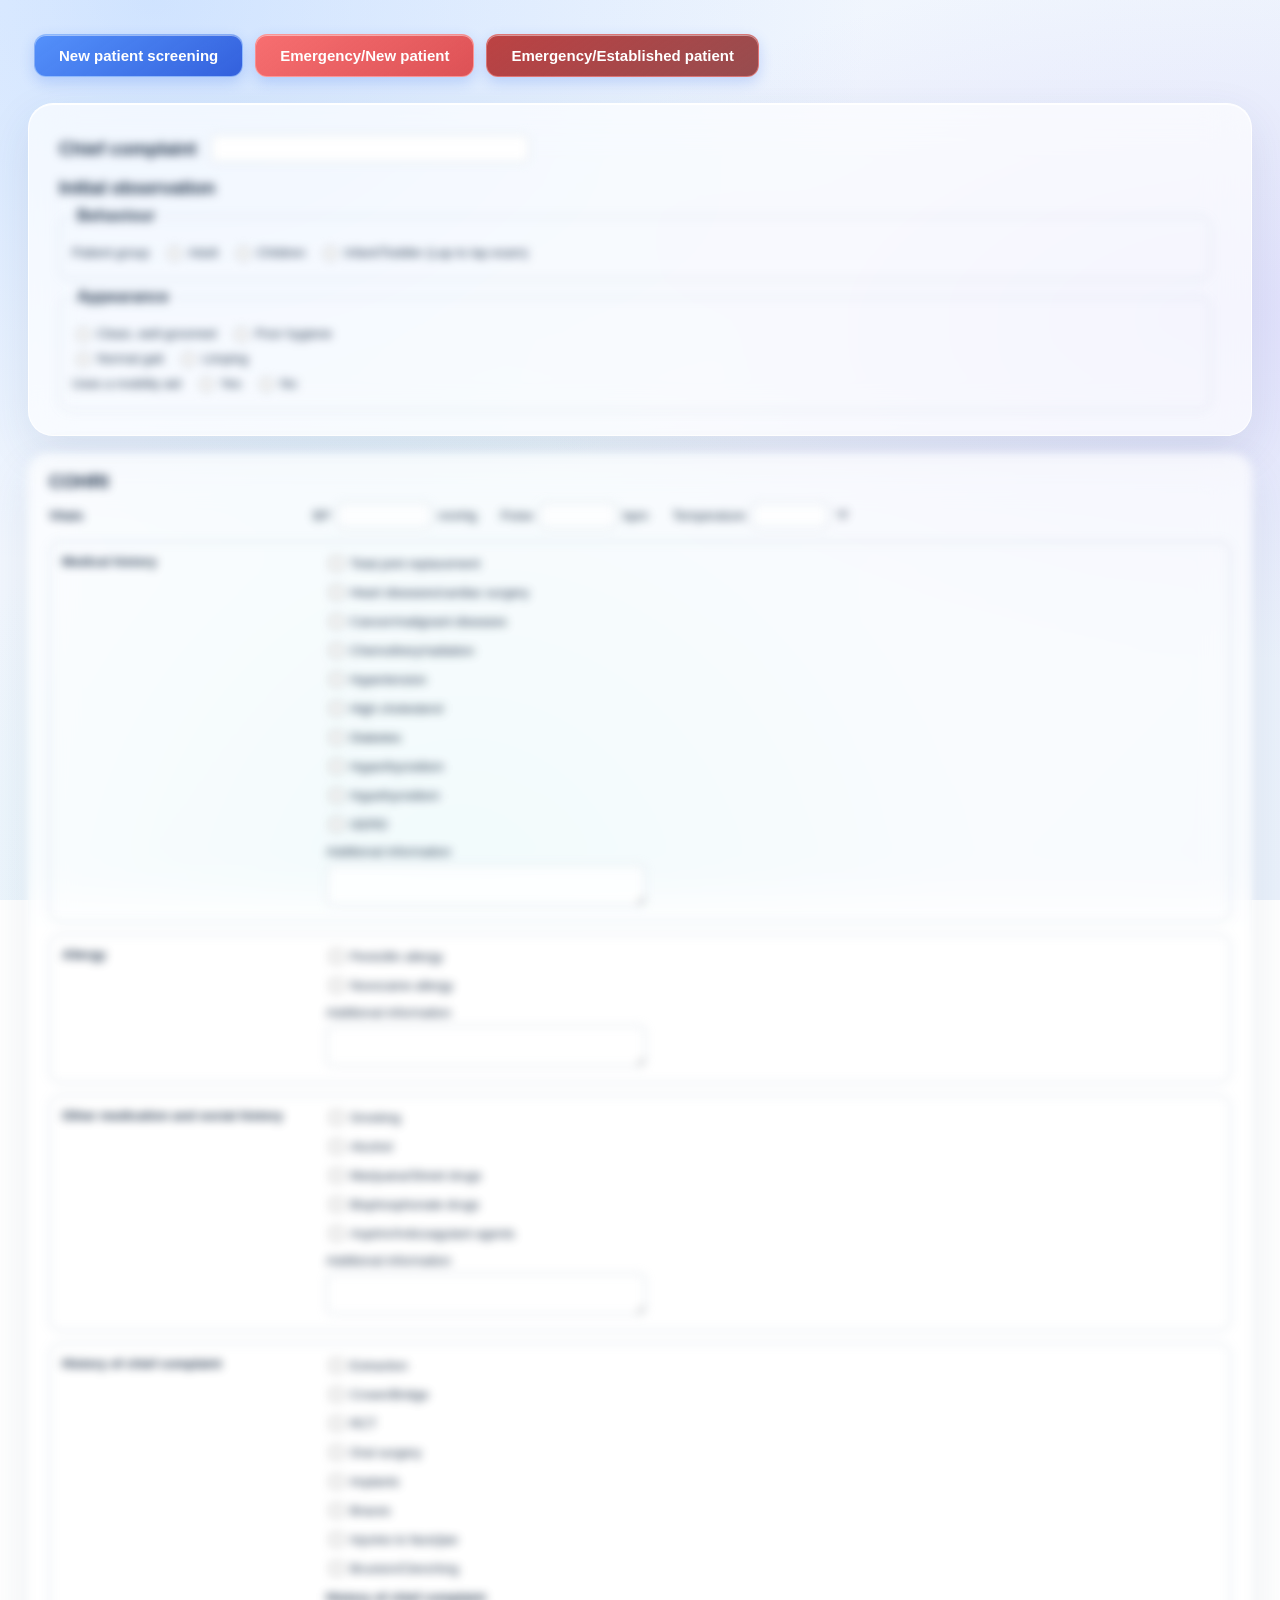
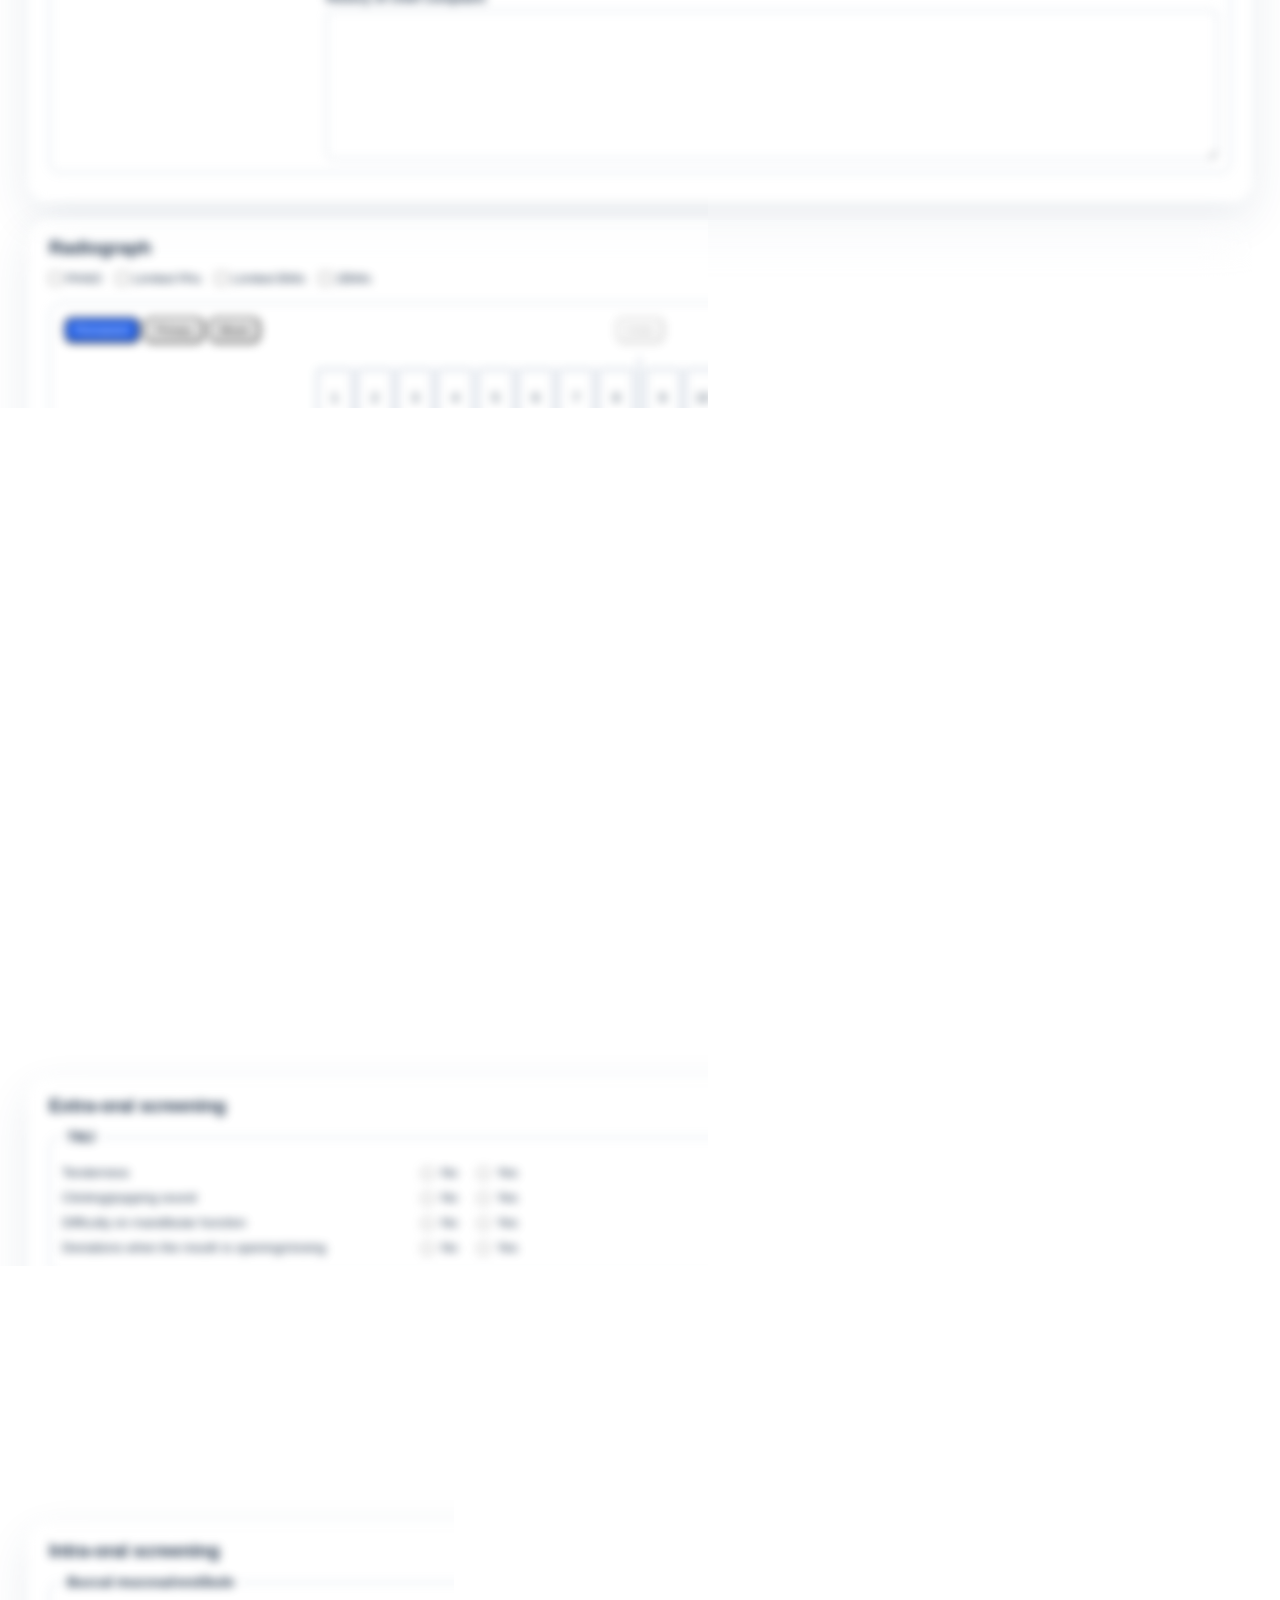
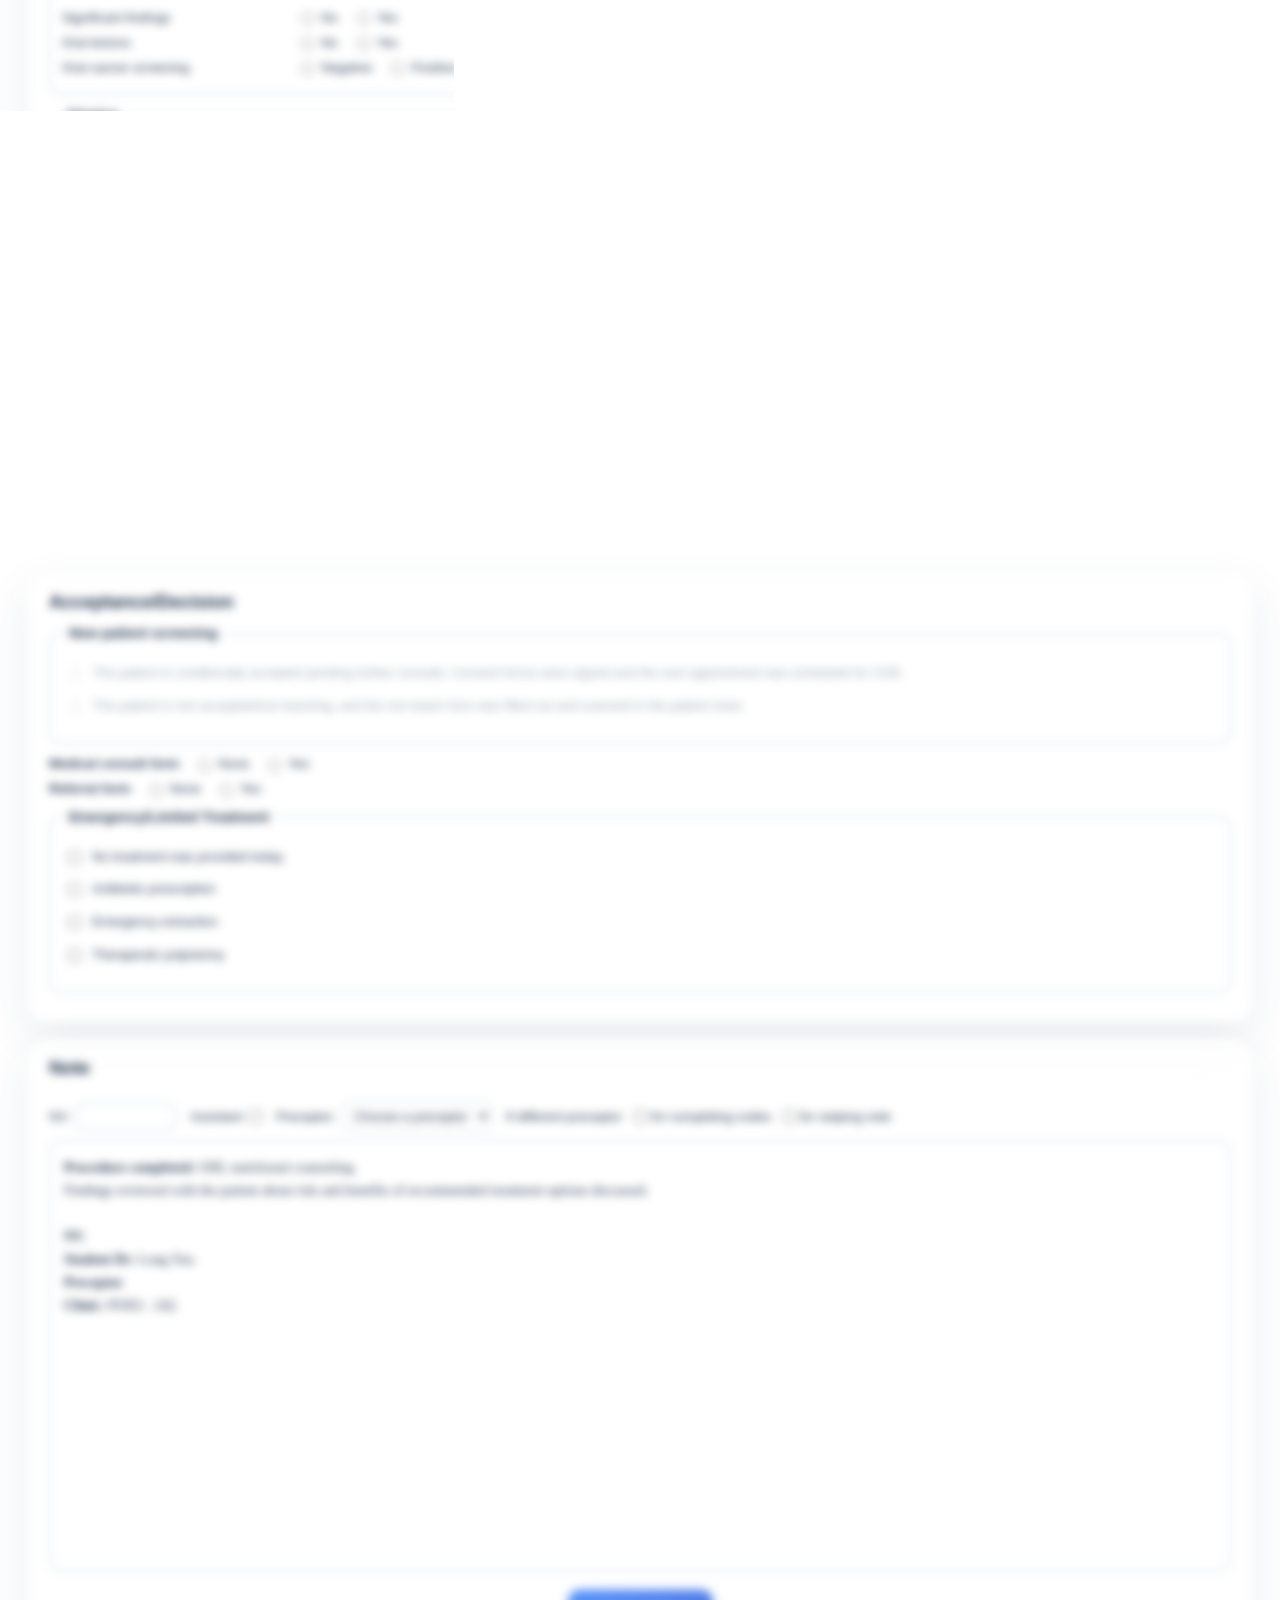
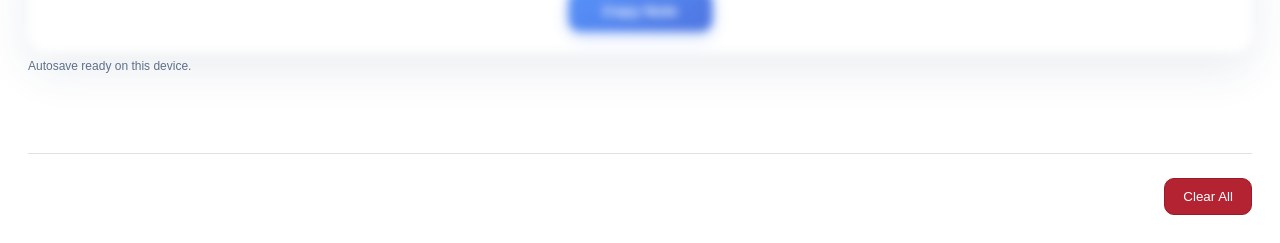
==== commit 270aabd9: "Add files via upload" ====
--- a/index.html
+++ b/index.html
@@ -540,7 +540,7 @@
     </div>
   </dialog>
   <template id="preceptorOptions"><option value="">Choose a preceptor</option><option value="Dr. Doyle">Dr. Doyle</option><option value="Dr. Hoch">Dr. Hoch</option><option value="Dr. Kohler">Dr. Kohler</option><option value="Dr. Palo">Dr. Palo</option><option value="Dr. McAllister">Dr. McAllister</option><option value="Dr. Roberts">Dr. Roberts</option><option value="Dr. Calderbank">Dr. Calderbank</option><option value="Dr. Goldsmith">Dr. Goldsmith</option><option value="Dr. Pollock">Dr. Pollock</option><option value="Dr. Poe">Dr. Poe</option><option value="Others">Others</option></template>
-  <script src="script.js?v=e42f9e5c19"></script>
+  <script src="script.js?v=1df783a13e"></script>
 
 </body>
 </html>
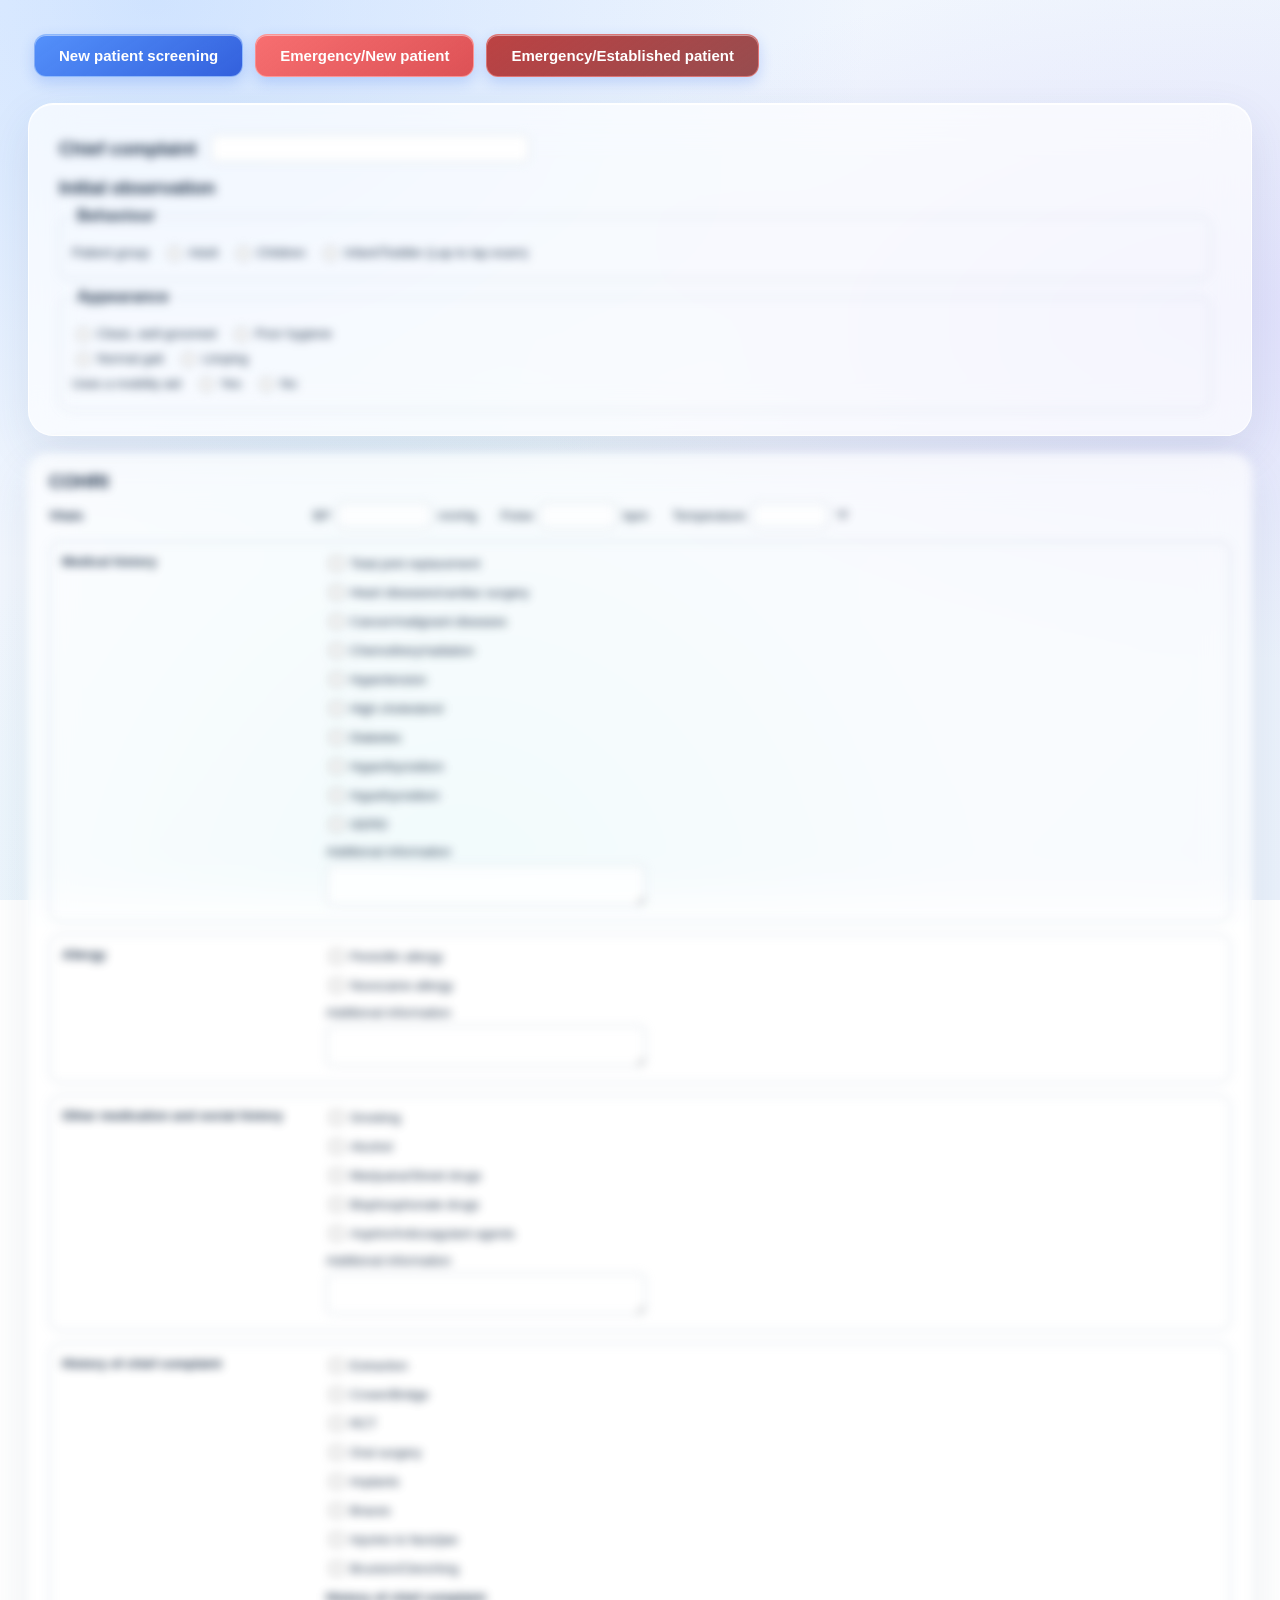
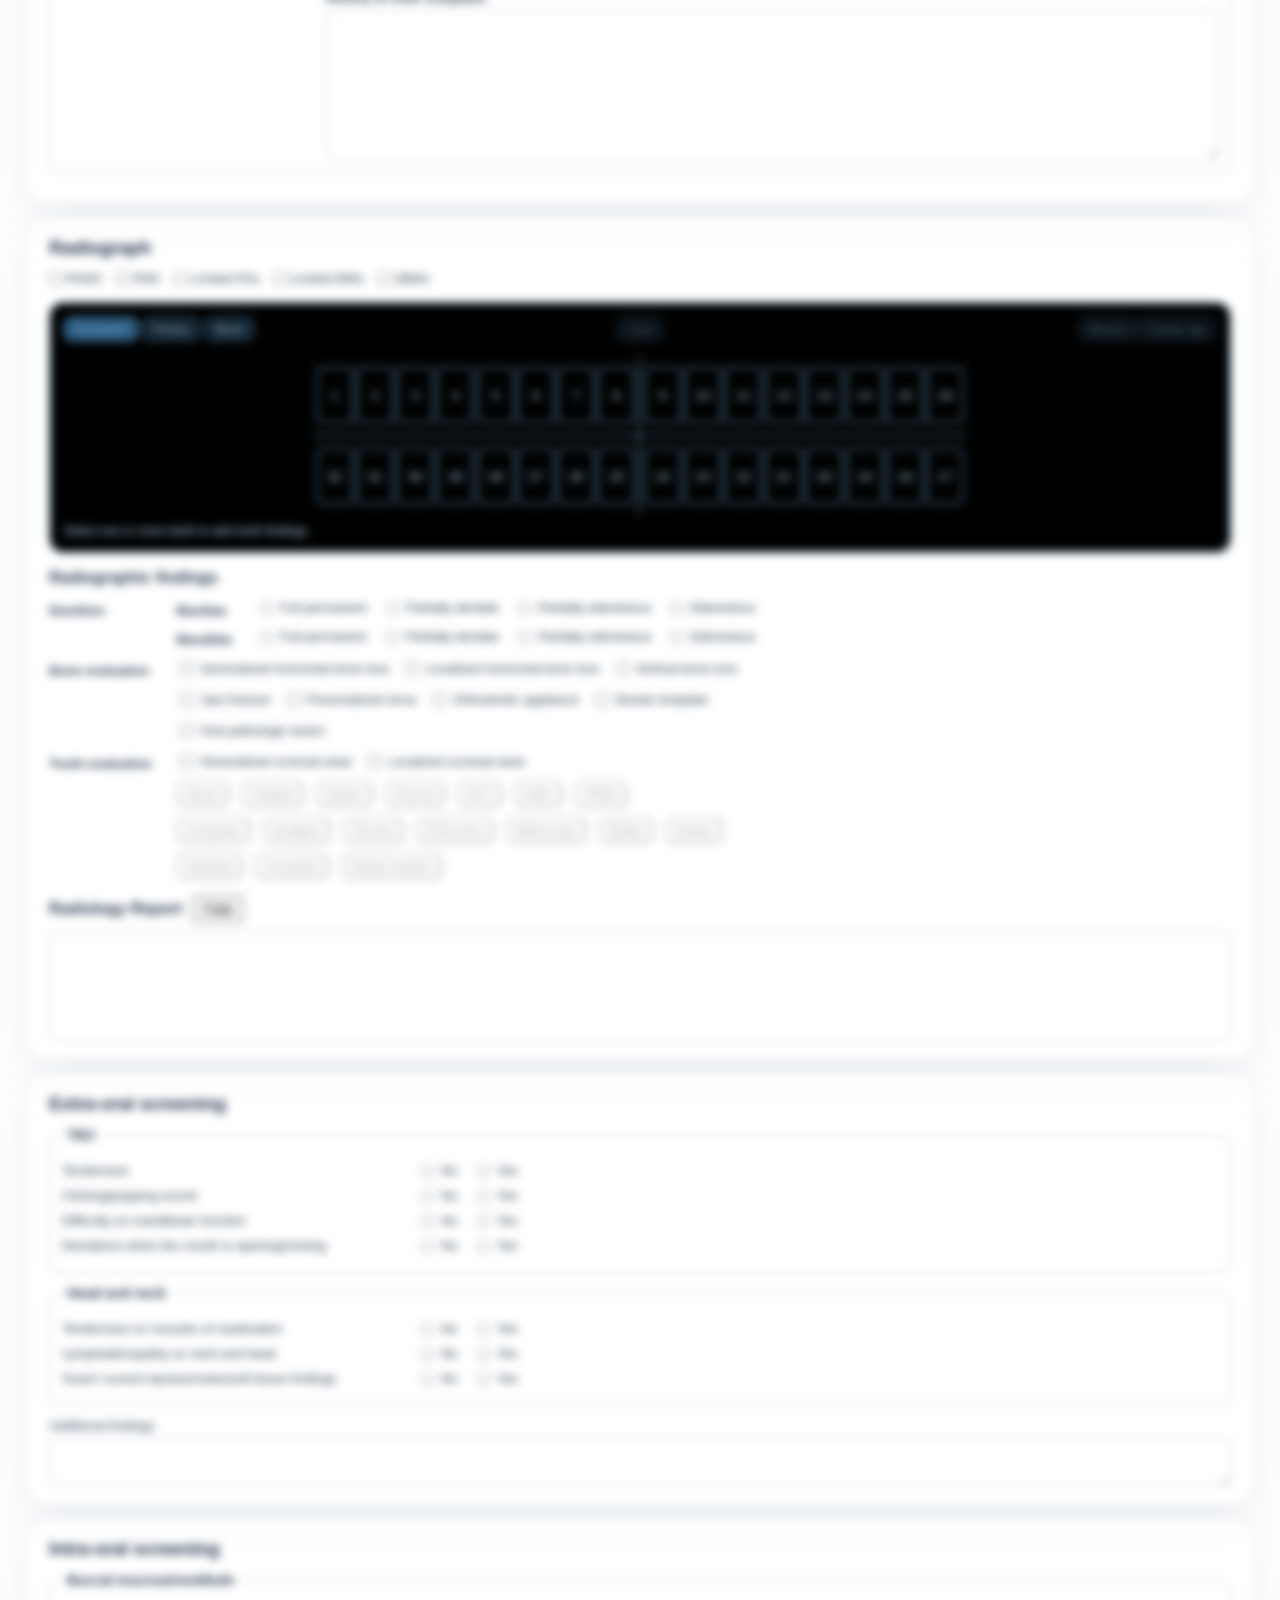
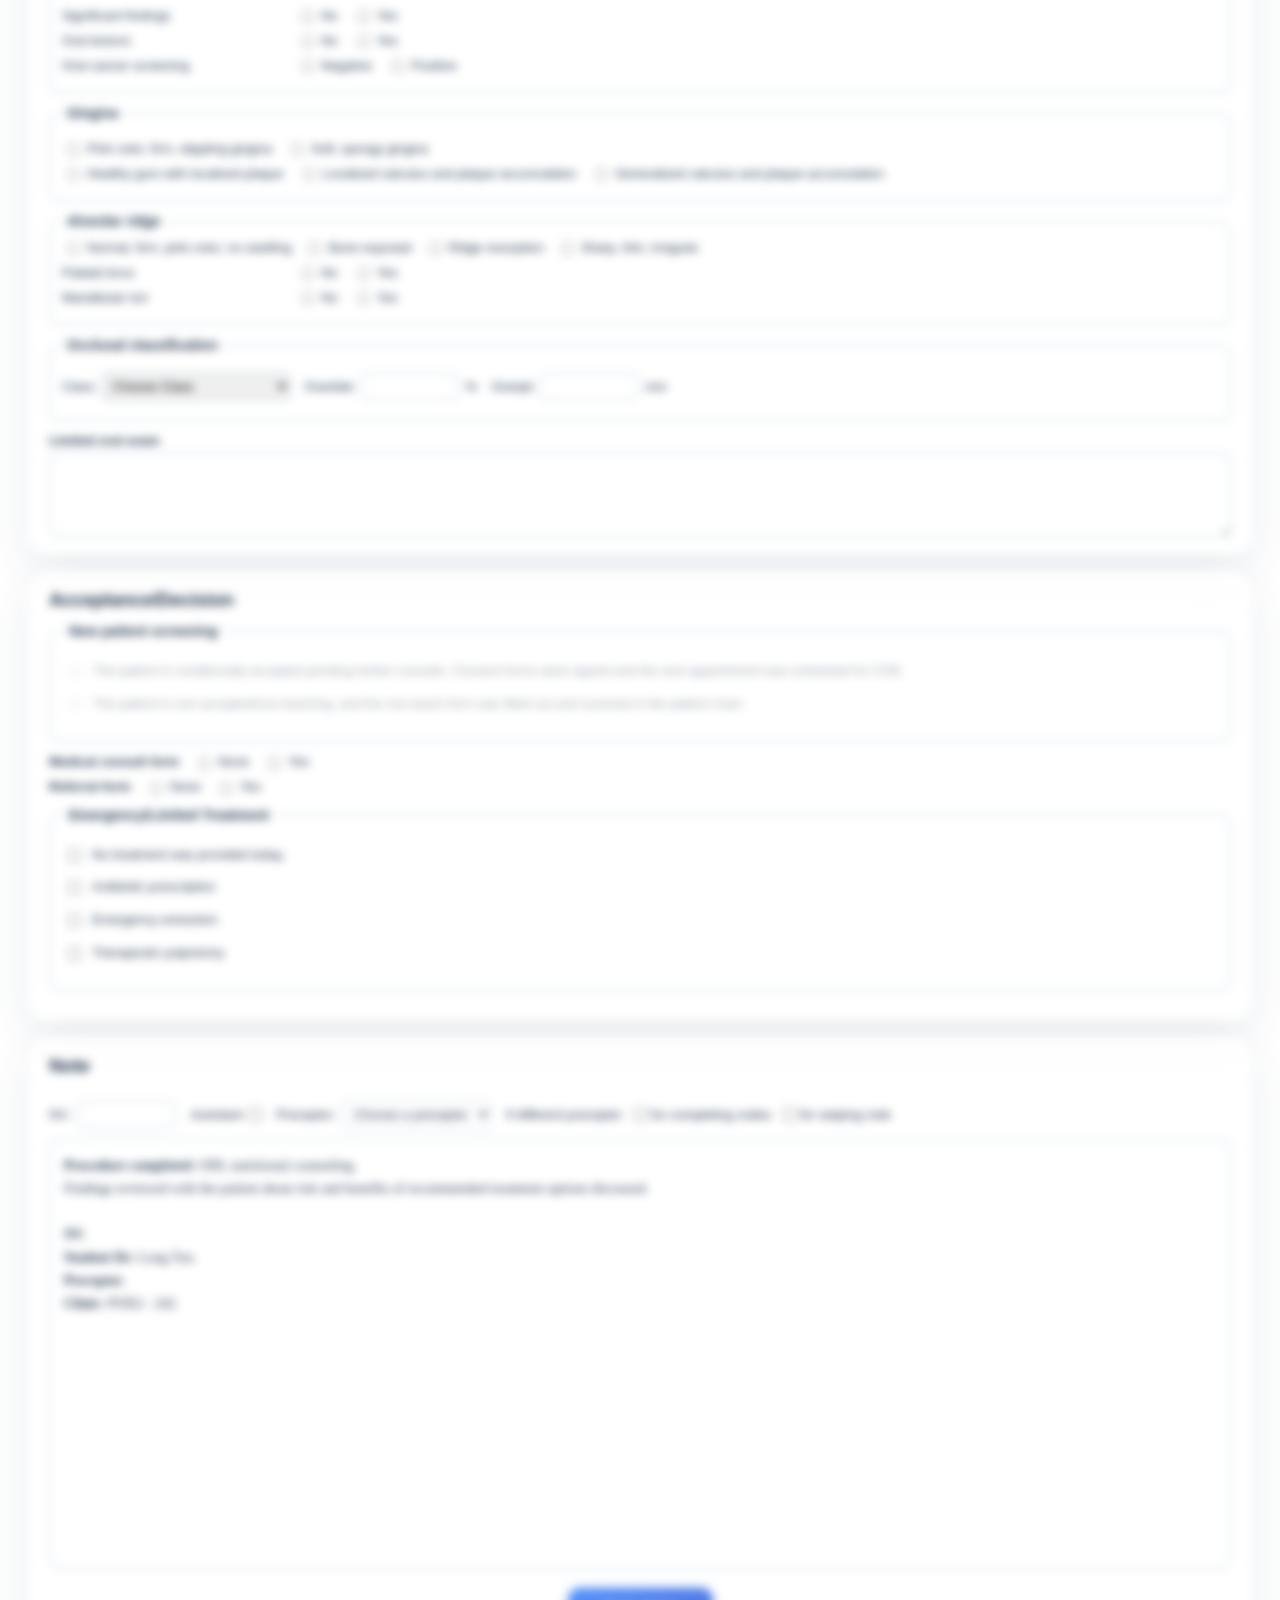
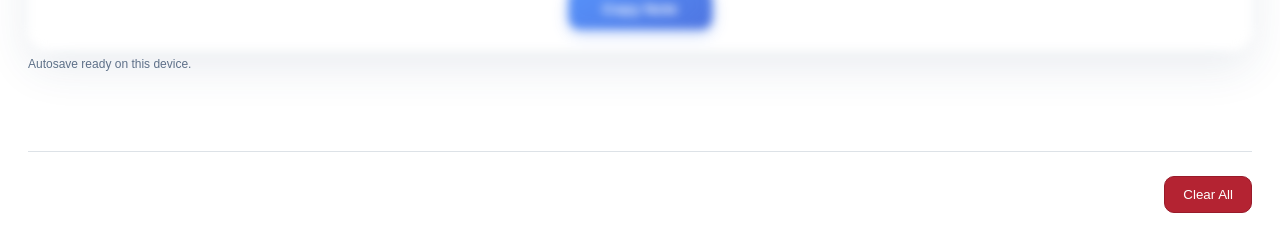
==== commit 8f8e2490: "Add files via upload" ====
--- a/index.html
+++ b/index.html
@@ -4,7 +4,7 @@
   <meta charset="UTF-8">
   <meta name="viewport" content="width=device-width, initial-scale=1.0">
   <title>Diagnosis and Filling Odontogram</title>
-  <link rel="stylesheet" href="style.css?v=02b7f74610">
+  <link rel="stylesheet" href="style.css?v=nps-dark-radiograph-1">
 </head>
 <body class="visit-unselected">
   <div class="visit-type-row" role="group" aria-label="Visit type">
@@ -77,6 +77,7 @@
       <h2 id="radiographHeading">Radiograph</h2>
       <div class="cohri-row" role="group" aria-label="Radiograph options">
         <label class="cohri-option"><input class="radiograph-choice" type="checkbox" name="radiograph" value="PANO"> PANO</label>
+        <label class="cohri-option"><input class="radiograph-choice" type="checkbox" name="radiograph" value="FMX"> FMX</label>
         <label class="cohri-option"><input class="radiograph-choice" type="checkbox" name="radiograph" value="Limited PAs"> Limited PAs</label>
         <label class="cohri-option"><input class="radiograph-choice" type="checkbox" name="radiograph" value="Limited BWs"> Limited BWs</label>
         <label class="cohri-option"><input class="radiograph-choice" type="checkbox" name="radiograph" value="2BWs"> 2BWs</label>
@@ -101,7 +102,7 @@
         <p id="rxStatus" class="rx-status" role="status">Select one or more teeth to add tooth findings.</p>
       </div>
       <section class="rx-findings" aria-labelledby="rxFindingsHeading">
-        <h3 id="rxFindingsHeading">Findings</h3>
+        <h3 id="rxFindingsHeading">Radiographic findings</h3>
         <div class="rx-evaluation-row"><strong>Dentition</strong><div class="rx-dentition-lines"><div class="rx-dentition-row" role="group" aria-label="Maxillae dentition"><span>Maxillae</span><label class="cohri-option"><input class="rx-dentition-choice" type="radio" name="rx-dentition-maxillae" data-jaw="maxillae" value="Full permanent">Full permanent</label><label class="cohri-option"><input class="rx-dentition-choice" type="radio" name="rx-dentition-maxillae" data-jaw="maxillae" value="Partially dentate">Partially dentate</label><label class="cohri-option"><input class="rx-dentition-choice" type="radio" name="rx-dentition-maxillae" data-jaw="maxillae" value="Partially edentulous">Partially edentulous</label><label class="cohri-option"><input class="rx-dentition-choice" type="radio" name="rx-dentition-maxillae" data-jaw="maxillae" value="Edentulous">Edentulous</label></div><div class="rx-dentition-row" role="group" aria-label="Mandible dentition"><span>Mandible</span><label class="cohri-option"><input class="rx-dentition-choice" type="radio" name="rx-dentition-mandible" data-jaw="mandible" value="Full permanent">Full permanent</label><label class="cohri-option"><input class="rx-dentition-choice" type="radio" name="rx-dentition-mandible" data-jaw="mandible" value="Partially dentate">Partially dentate</label><label class="cohri-option"><input class="rx-dentition-choice" type="radio" name="rx-dentition-mandible" data-jaw="mandible" value="Partially edentulous">Partially edentulous</label><label class="cohri-option"><input class="rx-dentition-choice" type="radio" name="rx-dentition-mandible" data-jaw="mandible" value="Edentulous">Edentulous</label></div></div></div>
         <div class="rx-evaluation-row"><strong>Bone evaluation</strong><div class="rx-bone-options"><div class="rx-bone-line"><span class="rx-bone-item"><label class="cohri-option"><input class="rx-bone-choice" type="checkbox" value="generalized">Generalized horizontal bone loss</label><span id="rxGeneralizedSites" class="rx-bone-details" hidden><label class="cohri-option"><input class="rx-generalized-site" type="checkbox" value="Maxillae">Maxillae</label><label class="cohri-option"><input class="rx-generalized-site" type="checkbox" value="Mandible">Mandible</label></span></span><span class="rx-bone-item"><label class="cohri-option"><input class="rx-bone-choice" type="checkbox" value="localized">Localized horizontal bone loss</label><label id="rxLocalized" class="rx-bone-details" hidden><input id="rxLocalizedTeeth" type="text" aria-label="Localized horizontal bone loss location"></label></span><span class="rx-bone-item"><label class="cohri-option"><input class="rx-bone-choice" type="checkbox" value="vertical">Vertical bone loss</label><label id="rx-detail-vertical" class="rx-bone-details" hidden><input class="rx-location-input" id="rx-location-vertical" data-bone="vertical" type="text" aria-label="Vertical bone loss location"></label></span></div><div class="rx-bone-line"><span class="rx-bone-item"><label class="cohri-option"><input class="rx-bone-choice" type="checkbox" value="fracture">Jaw fracture</label><label id="rx-detail-fracture" class="rx-bone-details" hidden><input class="rx-location-input" id="rx-location-fracture" data-bone="fracture" type="text" aria-label="Jaw fracture locations"></label></span><span class="rx-bone-item"><label class="cohri-option"><input class="rx-bone-choice" type="checkbox" value="sinus">Pneumatized sinus</label><label id="rx-detail-sinus" class="rx-bone-details" hidden><input class="rx-location-input" id="rx-location-sinus" data-bone="sinus" type="text" aria-label="Pneumatized sinus locations"></label></span><span class="rx-bone-item"><label class="cohri-option"><input class="rx-bone-choice" type="checkbox" value="appliance">Orthodontic appliance</label><label id="rx-detail-appliance" class="rx-bone-details" hidden><input class="rx-location-input" id="rx-location-appliance" data-bone="appliance" type="text" aria-label="Orthodontic appliance locations"></label></span><span class="rx-bone-item"><label class="cohri-option"><input class="rx-bone-choice" type="checkbox" value="miniplate">Dental miniplate</label><label id="rx-detail-miniplate" class="rx-bone-details" hidden><input class="rx-location-input" id="rx-location-miniplate" data-bone="miniplate" type="text" aria-label="Dental miniplate locations"></label></span></div><div class="rx-bone-line"><label class="cohri-option"><input class="rx-pathology-choice" type="checkbox" name="rx-pathology" value="yes" aria-controls="rxPathologyOptions">Oral pathologic lesion</label><div id="rxPathologyOptions" class="rx-pathology-options" hidden><span class="rx-bone-item"><label class="cohri-option"><input class="rx-bone-choice" type="checkbox" value="radiolucent">Radiolucent lesion</label><label id="rx-detail-radiolucent" class="rx-bone-details" hidden><input class="rx-location-input" id="rx-location-radiolucent" data-bone="radiolucent" type="text" aria-label="Radiolucent lesion locations"></label></span><span class="rx-bone-item"><label class="cohri-option"><input class="rx-bone-choice" type="checkbox" value="radiopaque">Radiopaque lesion</label><label id="rx-detail-radiopaque" class="rx-bone-details" hidden><input class="rx-location-input" id="rx-location-radiopaque" data-bone="radiopaque" type="text" aria-label="Radiopaque lesion locations"></label></span><span class="rx-bone-item"><label class="cohri-option"><input class="rx-bone-choice" type="checkbox" value="mixed-lesion">Mixed radiolucent radiopaque lesion</label><label id="rx-detail-mixed-lesion" class="rx-bone-details" hidden><input class="rx-location-input" id="rx-location-mixed-lesion" data-bone="mixed-lesion" type="text" aria-label="Mixed radiolucent radiopaque lesion locations"></label></span></div></div></div></div>
         <div class="rx-evaluation-row"><strong>Tooth evaluation</strong><div class="rx-tooth-lines"><div class="rx-tooth-options rx-wear-options"><label class="cohri-option"><input id="rxGeneralizedWear" type="checkbox">Generalized occlusal wear</label><span class="rx-bone-item"><label class="cohri-option"><input id="rxLocalizedWear" type="checkbox" aria-controls="rxWearDetails">Localized occlusal wear</label><label id="rxWearDetails" class="rx-bone-details" hidden><input id="rxWearTeeth" type="text" aria-label="Localized occlusal wear tooth numbers"></label></span></div><div class="rx-tooth-options"><button type="button" class="rx-finding-button" data-rx-finding="Decay" disabled>Decay</button><button type="button" class="rx-finding-button" data-rx-finding="Chipped" disabled>Chipped</button><button type="button" class="rx-finding-button" data-rx-finding="Broken" disabled>Broken</button><button type="button" class="rx-finding-button" data-rx-finding="Root tip" disabled>Root tip</button><button type="button" class="rx-finding-button" data-rx-finding="RCT" disabled>RCT</button><button type="button" class="rx-finding-button" data-rx-finding="PARL" disabled>PARL</button><button type="button" class="rx-finding-button" data-rx-finding="PARO" disabled>PARO</button></div><div class="rx-tooth-options"><button type="button" class="rx-finding-button" data-rx-finding="Composite" disabled>Composite</button><button type="button" class="rx-finding-button" data-rx-finding="Amalgam" disabled>Amalgam</button><button type="button" class="rx-finding-button" data-rx-finding="Zirconia" disabled>Zirconia</button><button type="button" class="rx-finding-button" data-rx-finding="PFM crown" disabled>PFM crown</button><button type="button" class="rx-finding-button" data-rx-finding="Metal crown" disabled>Metal crown</button><button type="button" class="rx-finding-button" data-rx-finding="Bridge" disabled>Bridge</button><button type="button" class="rx-finding-button" data-rx-finding="Implant" disabled>Implant</button></div><div class="rx-tooth-options"><button type="button" class="rx-finding-button" data-rx-finding="Impacted" disabled>Impacted</button><button type="button" class="rx-finding-button" data-rx-finding="Unerupted" title="Not emerged, still erupt normally" disabled>Unerupted</button><button type="button" class="rx-finding-button" data-rx-finding="Ectopic eruption" title="Eruption in abnormal position or path" disabled>Ectopic eruption</button></div></div></div>
--- a/style.css
+++ b/style.css
@@ -799,3 +799,39 @@
 .extraction-provided-panel .anesthesia-details[hidden] { display:none;}
 .pulpotomy-details { display:block; width:100%; min-height:160px; box-sizing:border-box; resize:vertical; margin:10px 0; padding:12px; border:1px solid #c4d1df; border-radius:10px; background:rgba(255,255,255,.75); font:inherit;}
 .pulpotomy-details[hidden] { display:none;}
+
+/* Radiograph chart: black field with light blue chart markings. */
+.radiograph-panel .rx-odontogram {
+  background:#000;
+  border-color:#8bd1ff;
+  color:#b5e2ff;
+}
+.radiograph-panel .rx-tooth-rectangle {
+  background:#000;
+  border-color:#8bd1ff;
+  color:#b5e2ff;
+}
+.radiograph-panel .rx-quadrant:nth-child(odd) { border-right-color:#8bd1ff; }
+.radiograph-panel .rx-quadrant:nth-child(-n+2) { border-bottom-color:#8bd1ff; }
+.radiograph-panel .rx-tooth-rectangle[aria-pressed="true"] {
+  background:#173d59;
+  border-color:#b5e2ff;
+  color:#e3f4ff;
+  outline:1px solid #8bd1ff;
+}
+.radiograph-panel .rx-tooth-rectangle.rx-missing {
+  background:#0c1922;
+  color:#8bd1ff;
+}
+.radiograph-panel .rx-tooth-rectangle.rx-missing[aria-pressed="true"] { background:#173d59; }
+.radiograph-panel .rx-bridge-line { background:#8bd1ff; }
+.radiograph-panel .rx-recent-finding,
+.radiograph-panel .rx-status,
+.radiograph-panel .rx-tooth-finding { color:#b5e2ff; }
+.radiograph-panel .rx-toolbar button {
+  background:#101f2b;
+  border:1px solid #609bc4;
+  color:#b5e2ff;
+}
+.radiograph-panel .rx-toolbar [aria-pressed="true"] { background:#23547b; border-color:#8bd1ff; }
+.radiograph-panel .rx-toolbar button:disabled { opacity:.5; }
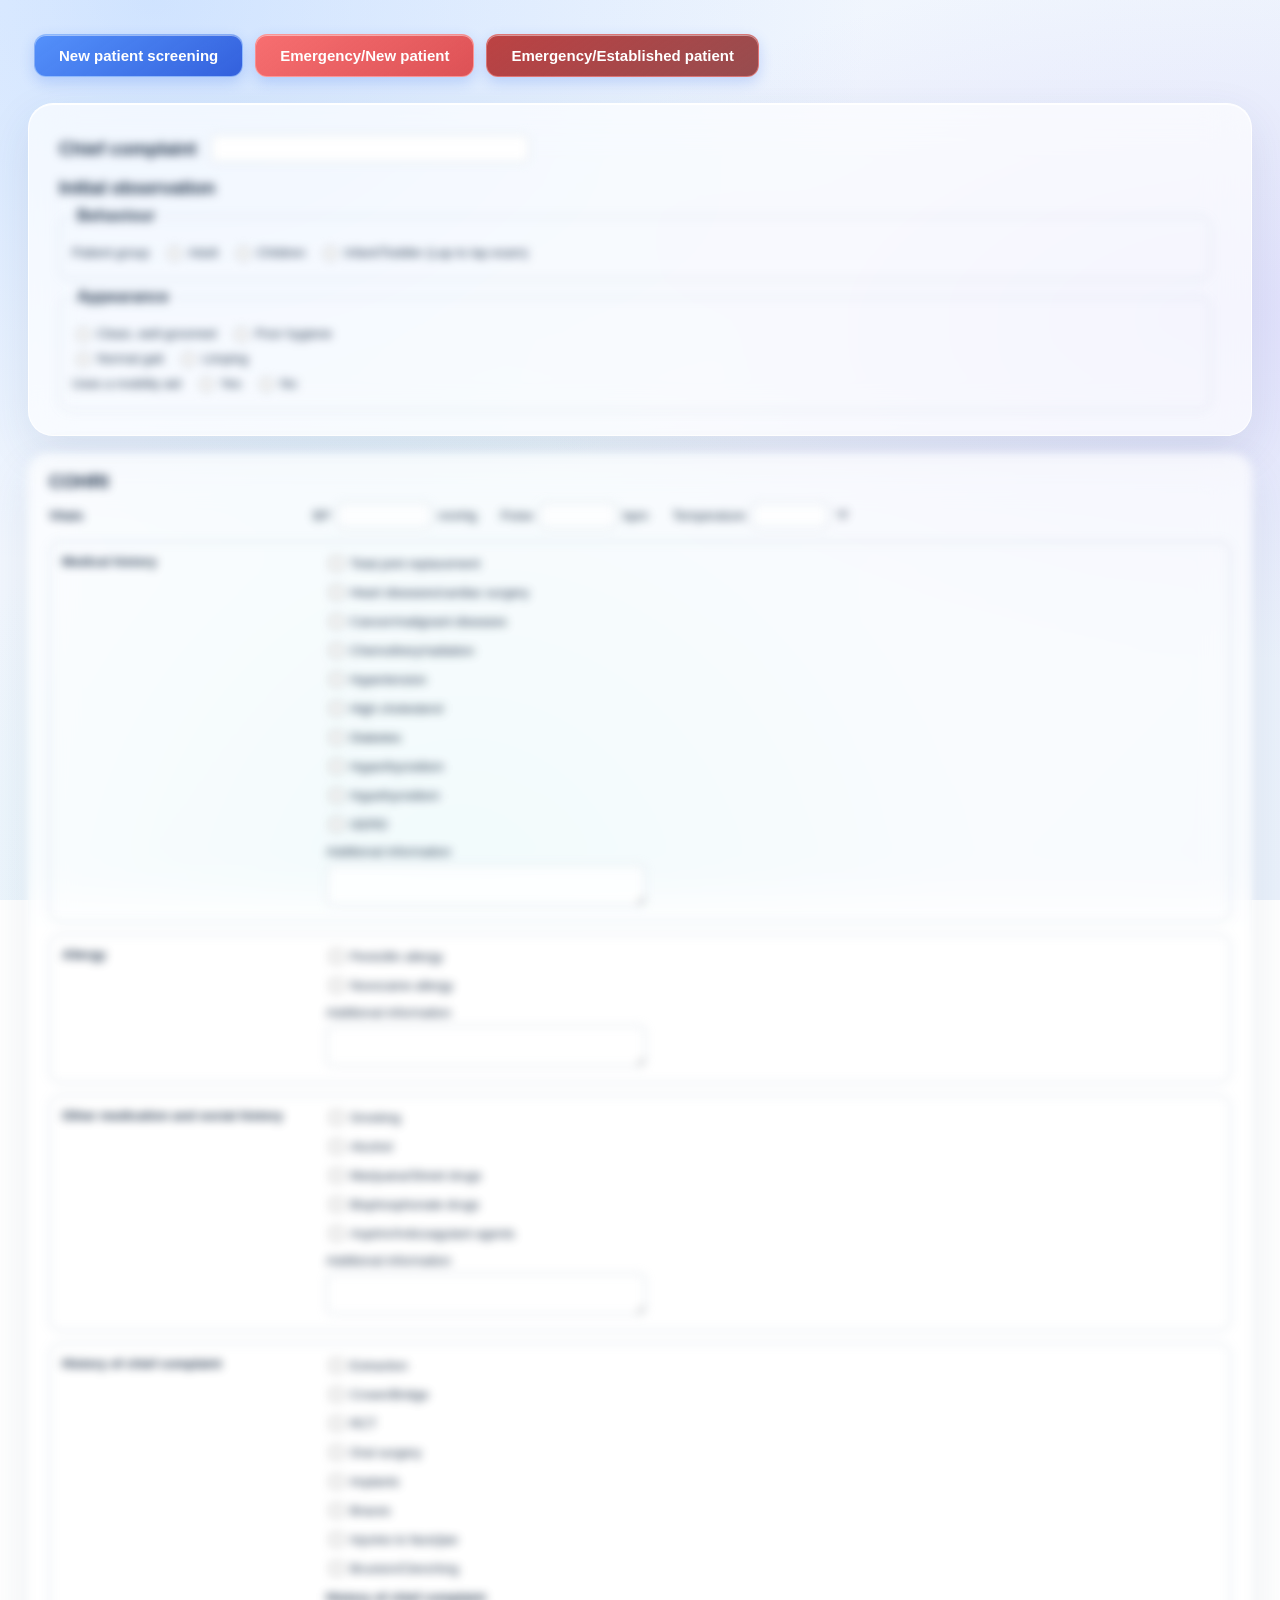
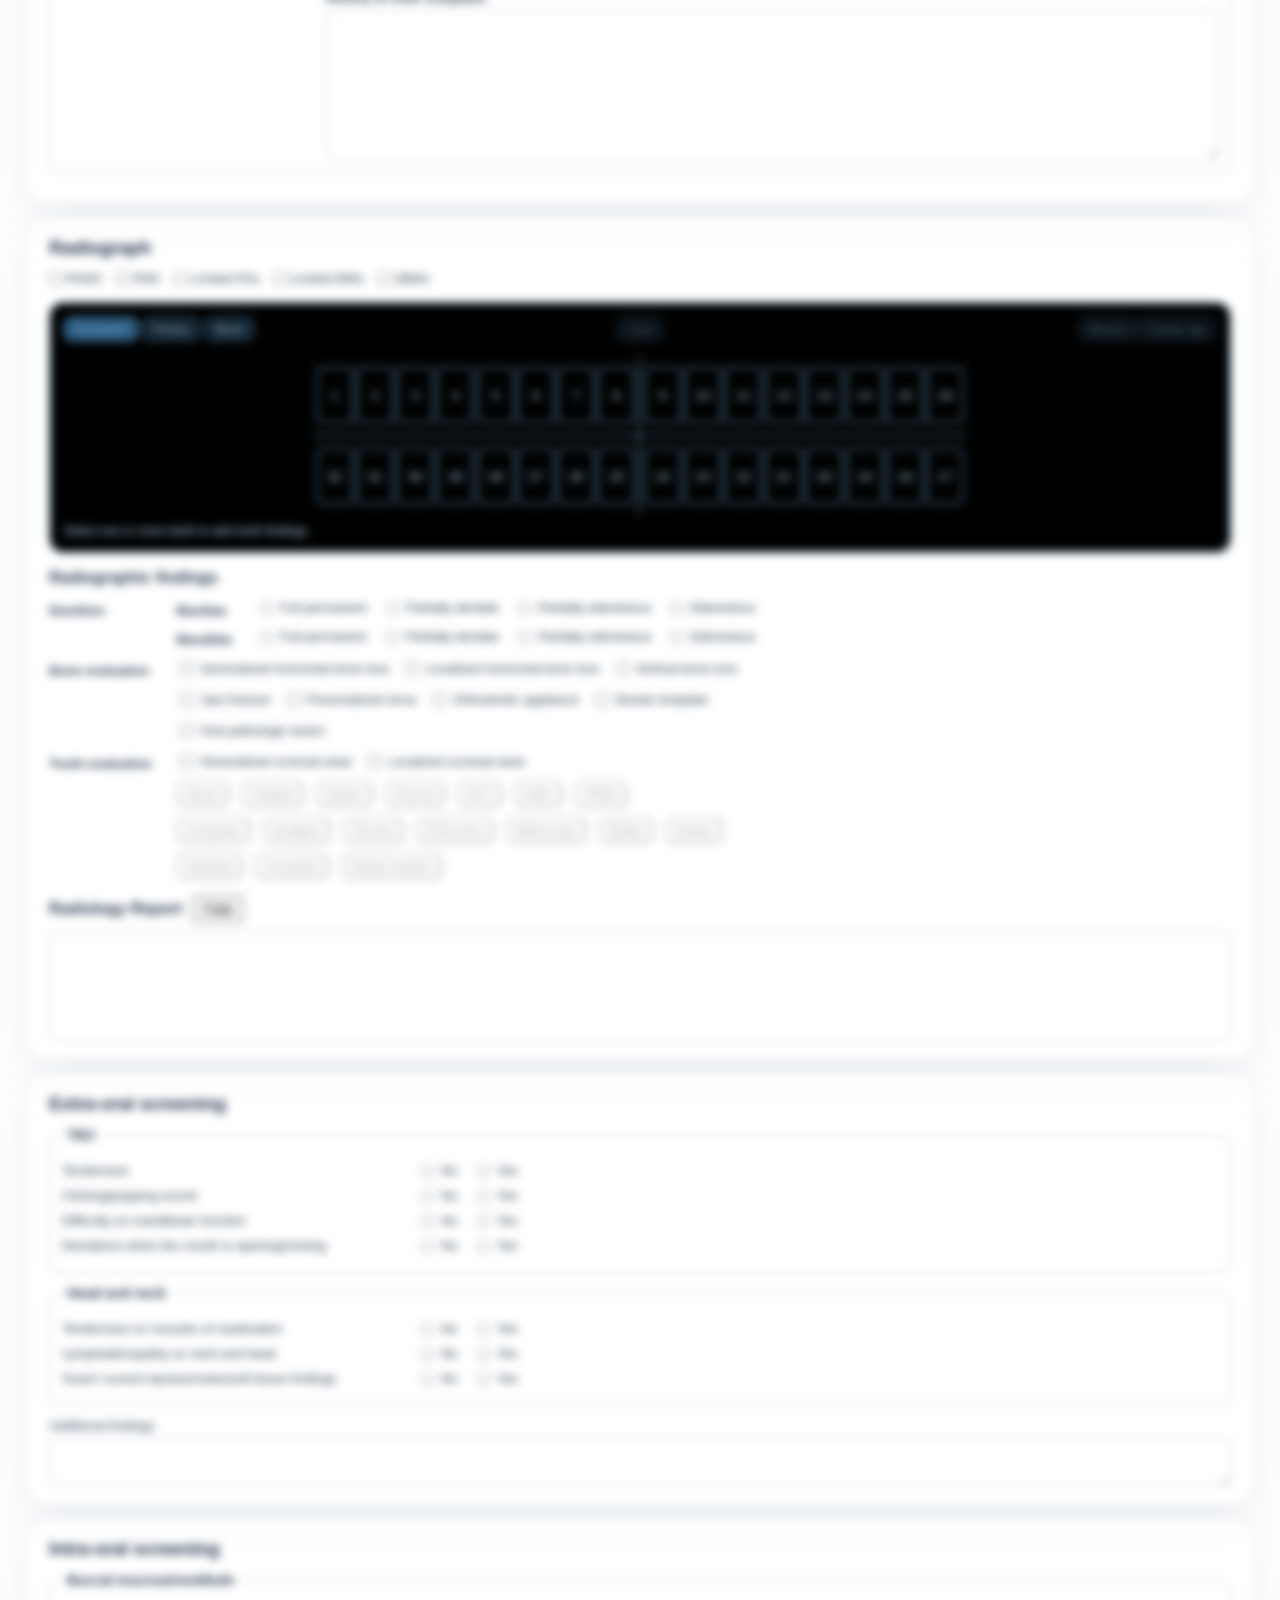
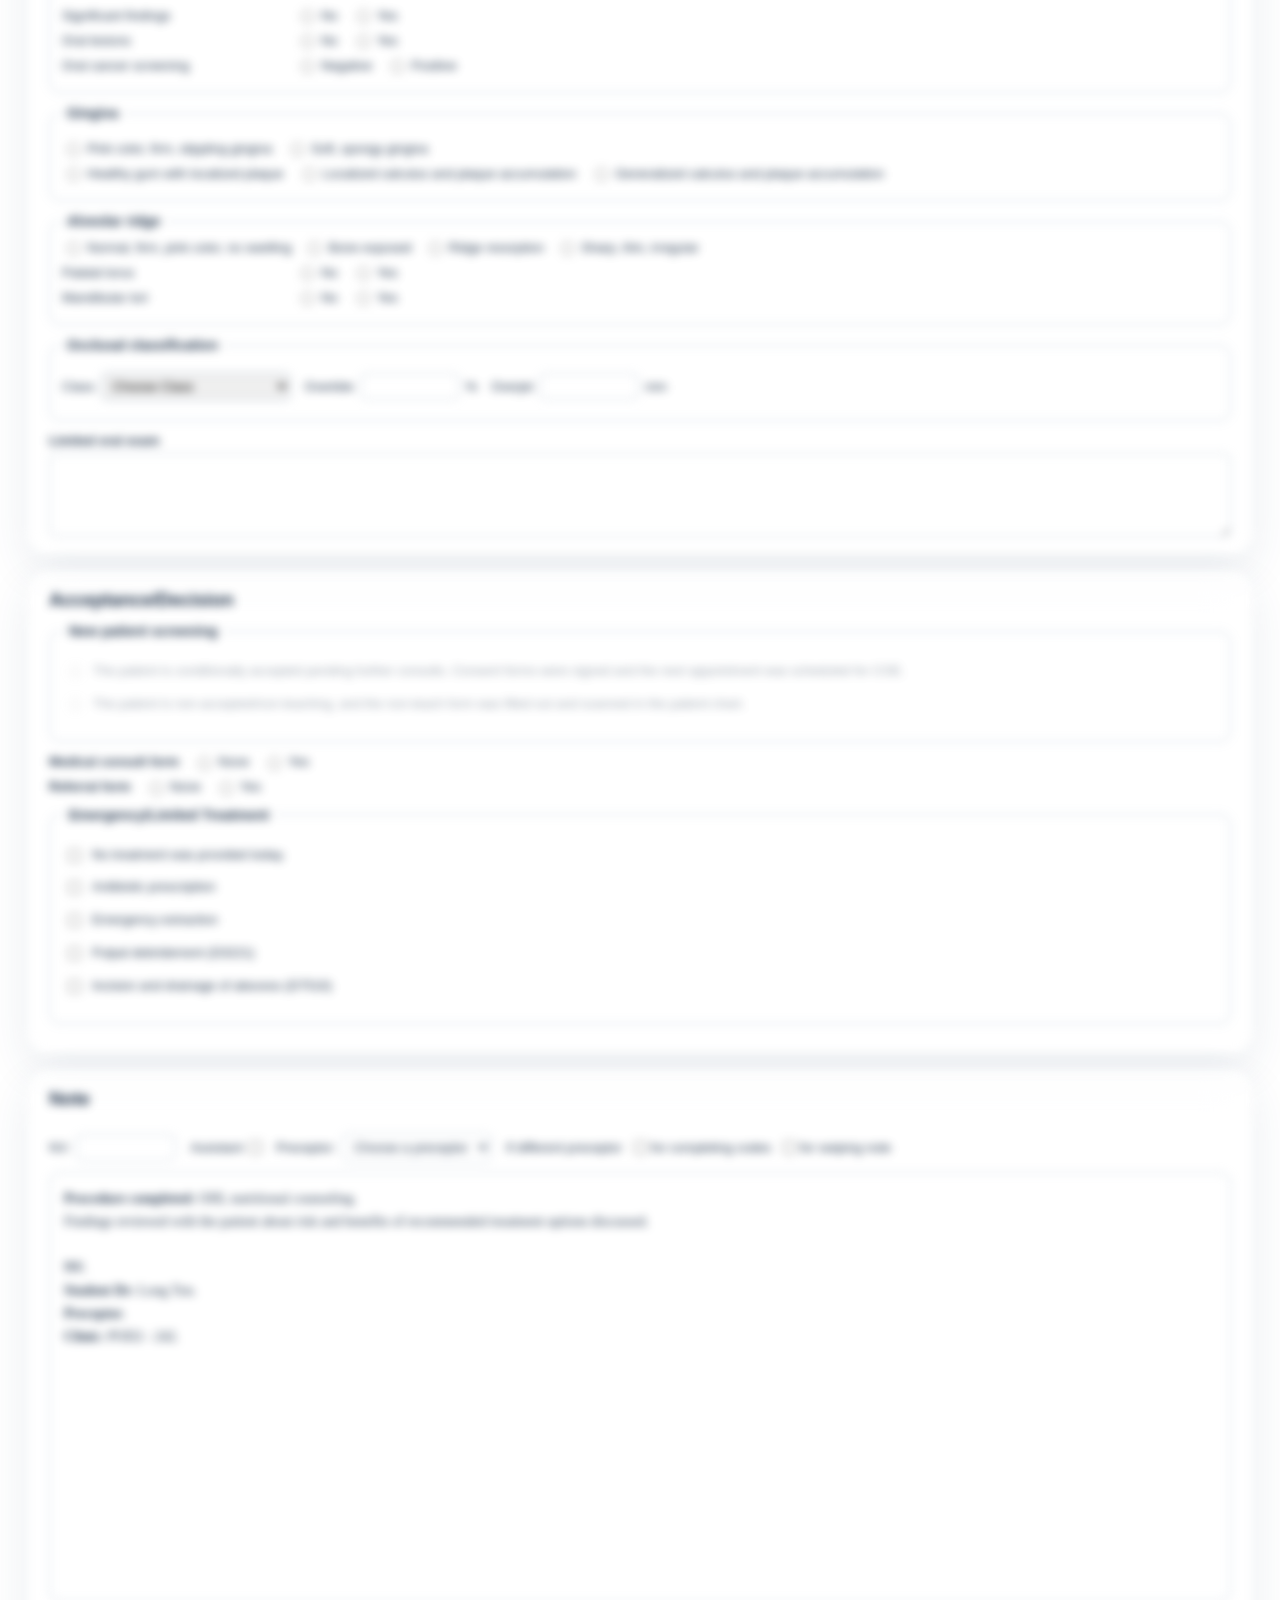
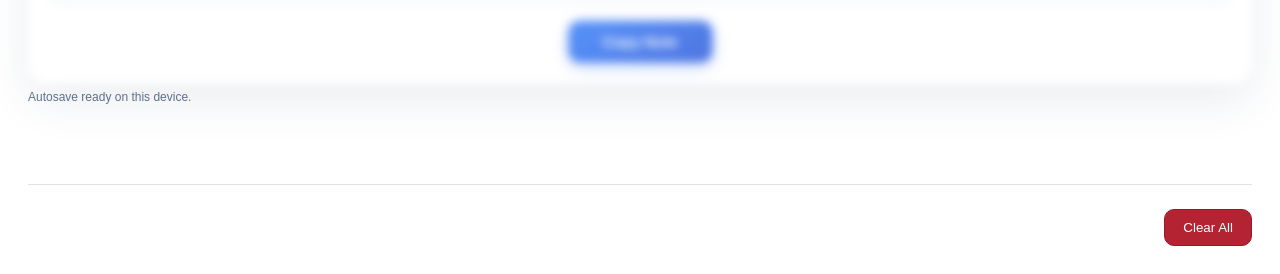
==== commit 795c628b: "Add files via upload" ====
--- a/index.html
+++ b/index.html
@@ -4,7 +4,7 @@
   <meta charset="UTF-8">
   <meta name="viewport" content="width=device-width, initial-scale=1.0">
   <title>Diagnosis and Filling Odontogram</title>
-  <link rel="stylesheet" href="style.css?v=nps-dark-radiograph-1">
+  <link rel="stylesheet" href="style.css?v=postoperative-spacing-1">
 </head>
 <body class="visit-unselected">
   <div class="visit-type-row" role="group" aria-label="Visit type">
@@ -327,14 +327,16 @@
         </section>
         <label class="wide-field">Additional treatment details<textarea id="emergency-additional" rows="3" class="emergency-provided-input"></textarea>
         </label>
-        <div class="cohri-row" role="group" aria-label="Emergency extraction postoperative care">
-          <label class="cohri-option"><input id="emergency-postop" class="emergency-provided-input" type="checkbox">Postoperative instructions provided.</label>
+        <div class="cohri-row postoperative-care-options" role="group" aria-label="Emergency extraction postoperative care">
+          <label class="cohri-option"><input id="emergency-postop" class="emergency-provided-input" type="checkbox">Post-extraction instruction provided</label>
           <label class="cohri-option"><input id="emergency-painReliefProvided" class="emergency-provided-input" type="checkbox">Pain relief regime provided.</label>
+          <button id="painReliefPrint" type="button" hidden aria-label="Print pain relief regime" onclick="window.open('pain-relief-print.html', '_blank', 'noopener')">Print</button>
         </div>
       </section>
         </div>
-        <label class="decision-option"><input class="limited-choice" id="limitedPulpotomy" type="checkbox" aria-controls="limitedPulpotomyDetails">Therapeutic pulpotomy</label>
-        <textarea id="limitedPulpotomyDetails" class="cohri-details pulpotomy-details" rows="6" aria-label="Therapeutic pulpotomy details" hidden></textarea>
+        <label class="decision-option"><input class="limited-choice" id="limitedPulpotomy" type="checkbox" aria-controls="limitedPulpotomyDetails">Pulpal debridement (D3221)</label>
+        <textarea id="limitedPulpotomyDetails" class="cohri-details pulpotomy-details" rows="6" aria-label="Pulpal debridement (D3221) details" hidden></textarea>
+        <label class="decision-option"><input class="limited-choice" id="limitedIncisionDrainage" type="checkbox">Incision and drainage of abscess (D7510)</label>
       </fieldset>
     </section>
     <div class="legacy-intraoral-controls" hidden>
@@ -540,8 +542,8 @@
       <button id="confirmClearAll" type="button">Yes, delete all</button>
     </div>
   </dialog>
-  <template id="preceptorOptions"><option value="">Choose a preceptor</option><option value="Dr. Doyle">Dr. Doyle</option><option value="Dr. Hoch">Dr. Hoch</option><option value="Dr. Kohler">Dr. Kohler</option><option value="Dr. Palo">Dr. Palo</option><option value="Dr. McAllister">Dr. McAllister</option><option value="Dr. Roberts">Dr. Roberts</option><option value="Dr. Calderbank">Dr. Calderbank</option><option value="Dr. Goldsmith">Dr. Goldsmith</option><option value="Dr. Pollock">Dr. Pollock</option><option value="Dr. Poe">Dr. Poe</option><option value="Others">Others</option></template>
-  <script src="script.js?v=1df783a13e"></script>
+  <template id="preceptorOptions"><option value="">Choose a preceptor</option><option value="Dr. Benson">Dr. Benson</option><option value="Dr. Calderbank">Dr. Calderbank</option><option value="Dr. Doyle">Dr. Doyle</option><option value="Dr. Goldsmith">Dr. Goldsmith</option><option value="Dr. Gradisek">Dr. Gradisek</option><option value="Dr. Hoch">Dr. Hoch</option><option value="Dr. Kohler">Dr. Kohler</option><option value="Dr. McAllister">Dr. McAllister</option><option value="Dr. Palo">Dr. Palo</option><option value="Dr. Poe">Dr. Poe</option><option value="Dr. Pollock">Dr. Pollock</option><option value="Dr. Roberts">Dr. Roberts</option><option value="Others">Others</option></template>
+  <script src="script.js?v=limited-treatment-2"></script>
 
 </body>
 </html>
--- a/style.css
+++ b/style.css
@@ -835,3 +835,28 @@
 }
 .radiograph-panel .rx-toolbar [aria-pressed="true"] { background:#23547b; border-color:#8bd1ff; }
 .radiograph-panel .rx-toolbar button:disabled { opacity:.5; }
+
+/* Keep the handout print control hidden until selected. */
+#painReliefPrint[hidden] { display: none !important; }
+@media print { #painReliefPrint { display: none !important; } }
+
+/* Match the selected Full permanent button without dentition behavior. */
+#painReliefPrint {
+  padding: 4px 9px;
+  border: 1px solid rgba(37,99,235,.45);
+  border-radius: 999px;
+  background: linear-gradient(135deg,#4c91f6,#2563eb);
+  color: white;
+  font: normal 11px/1.1 Arial,sans-serif;
+  cursor: pointer;
+  box-shadow: 0 4px 12px rgba(37,99,235,.22);
+  backdrop-filter: blur(12px);
+  -webkit-backdrop-filter: blur(12px);
+  transition: background .15s,box-shadow .15s,transform .15s;
+}
+#painReliefPrint:hover { transform: translateY(-1px); box-shadow: 0 5px 12px rgba(44,75,114,.12); }
+#painReliefPrint:focus-visible { outline: 2px solid #2563eb; outline-offset: 3px; }
+@media (prefers-reduced-motion: reduce) { #painReliefPrint { transition: none; } }
+
+/* Separate the postoperative care choices while keeping Print beside pain relief. */
+.postoperative-care-options > label:first-child { margin-inline-end: 28px; }
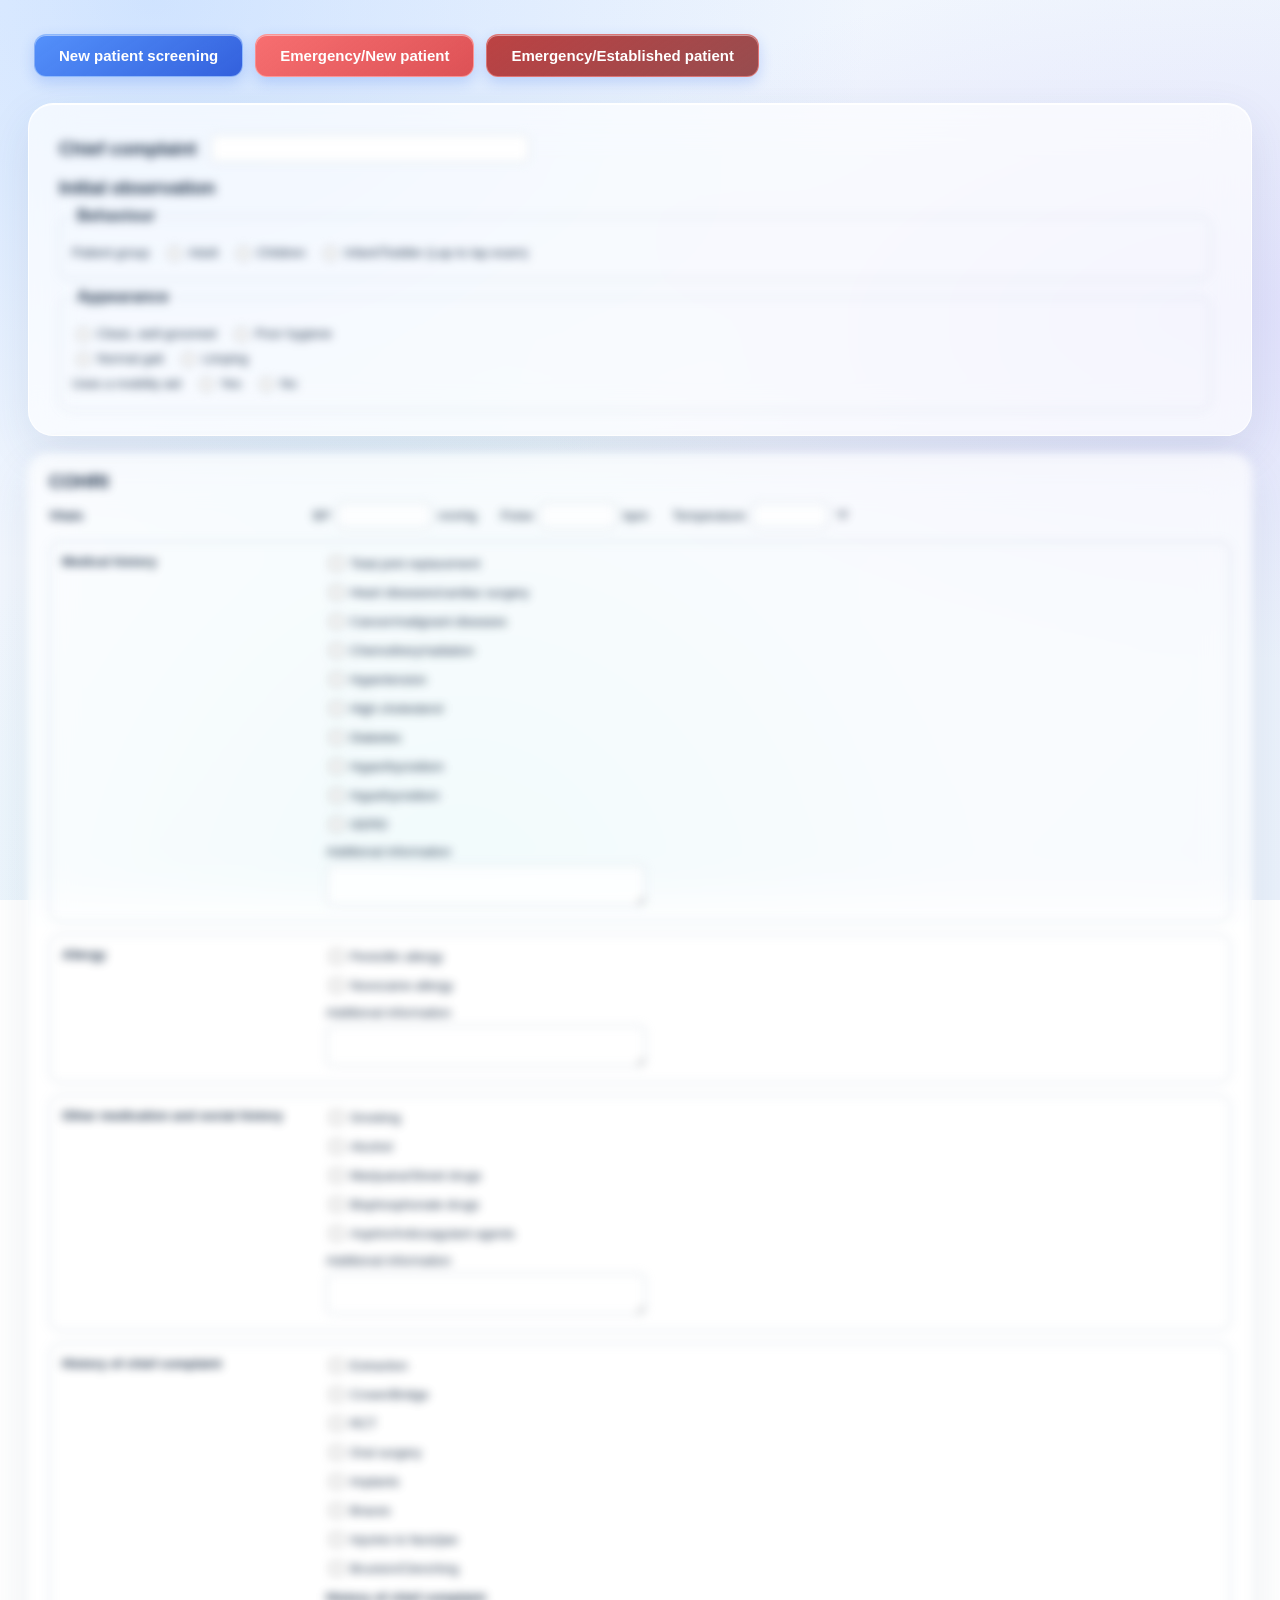
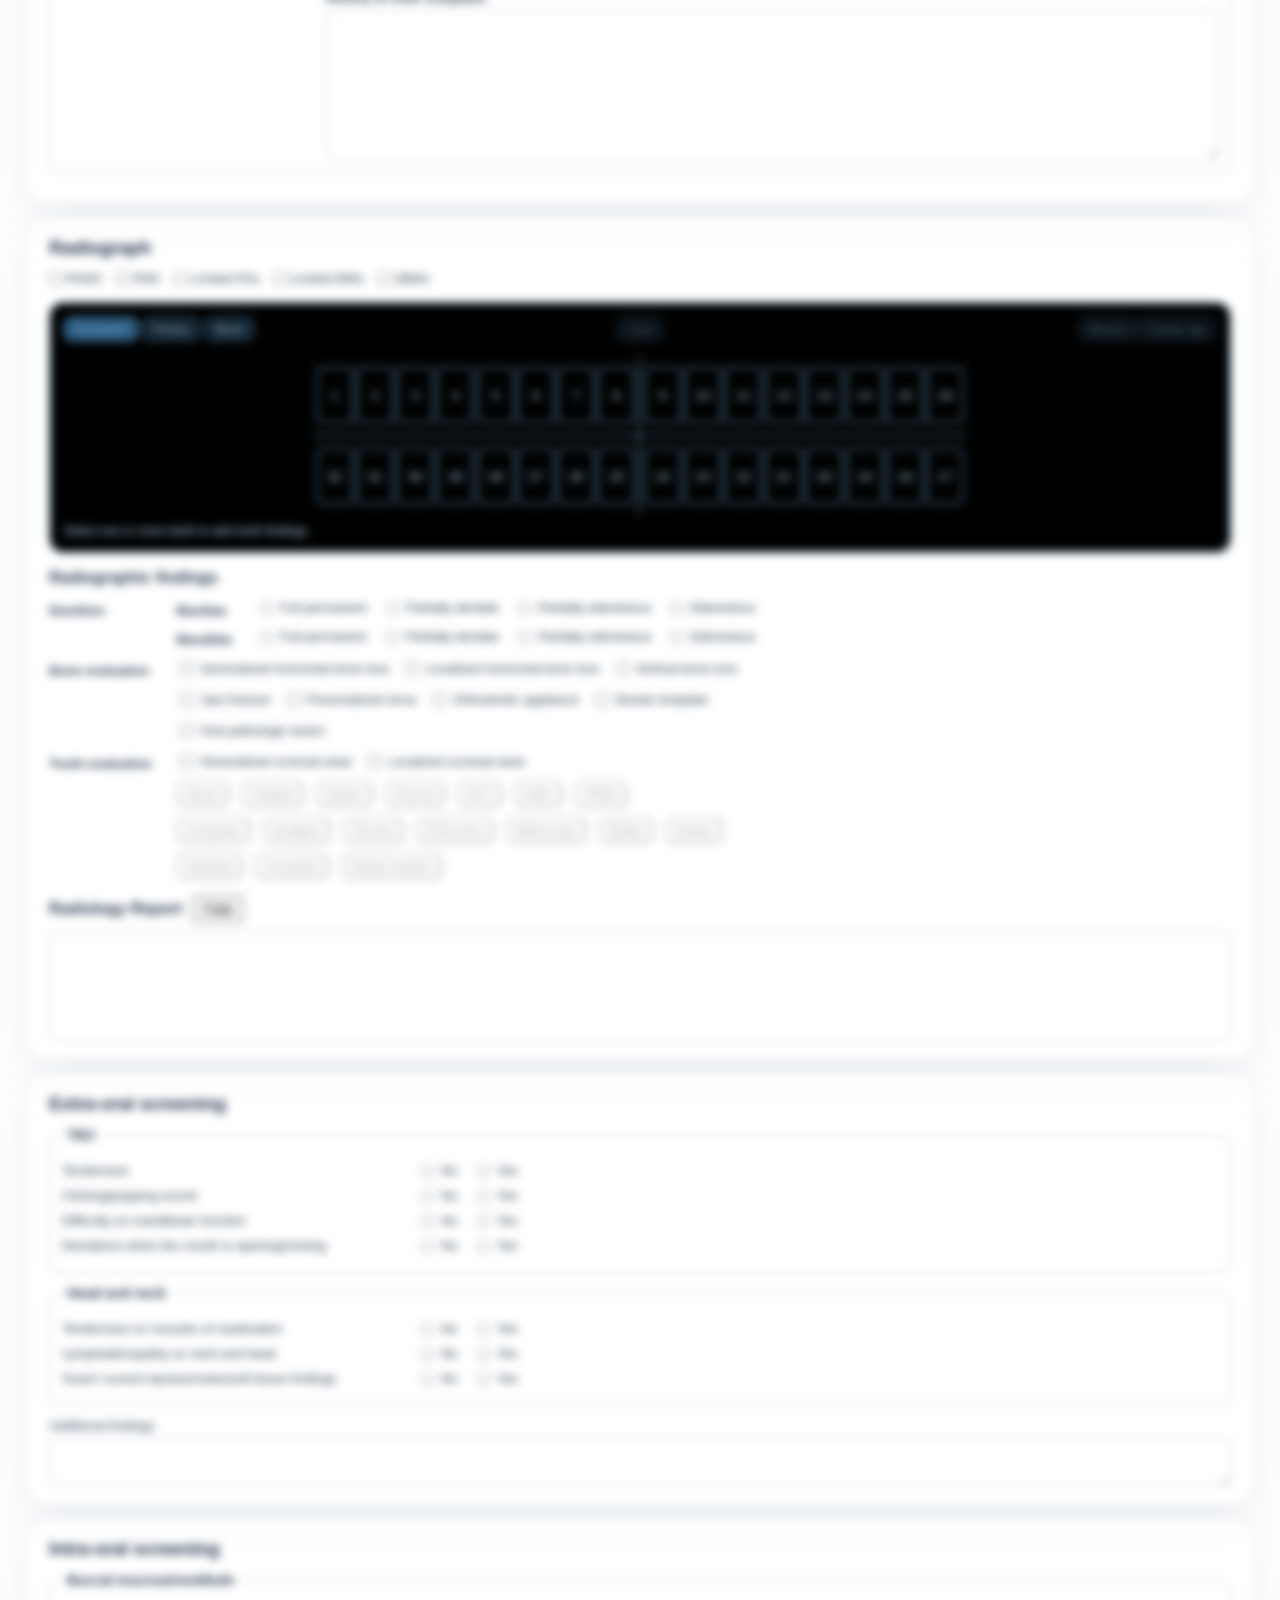
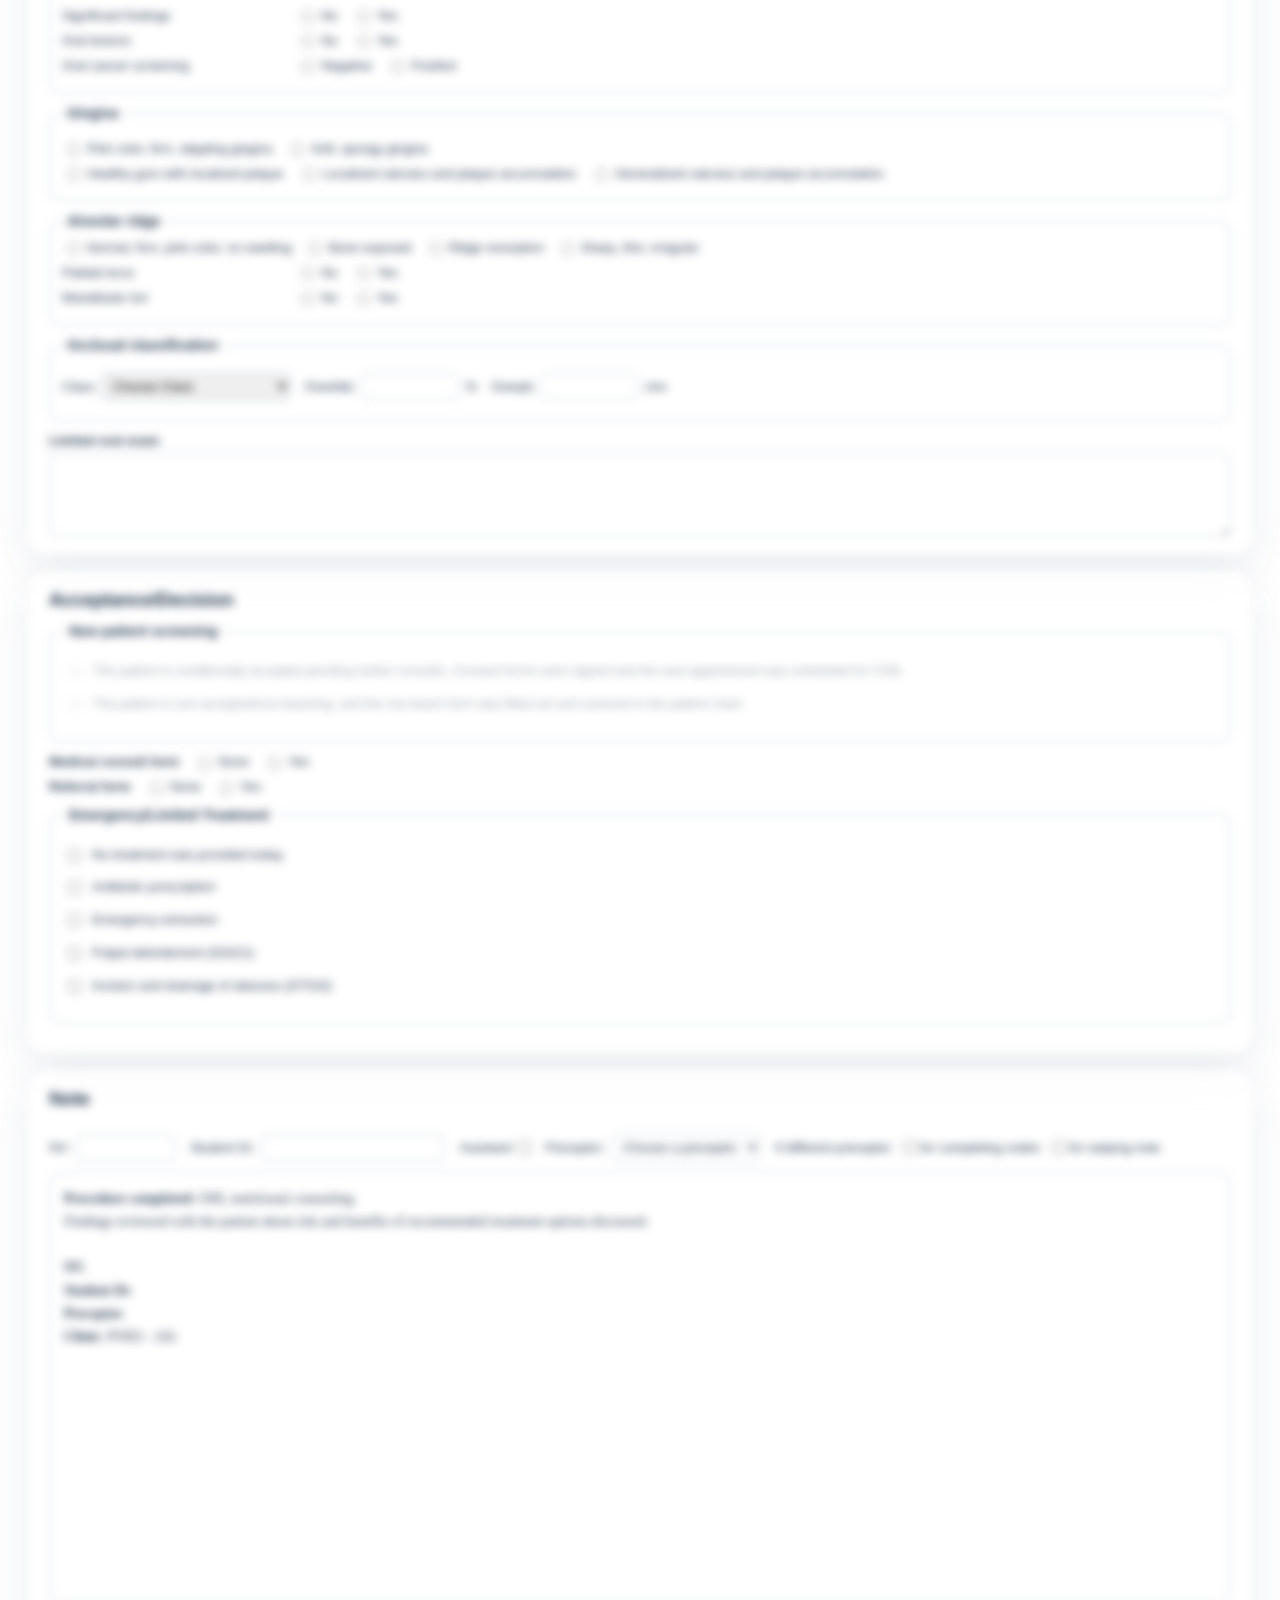
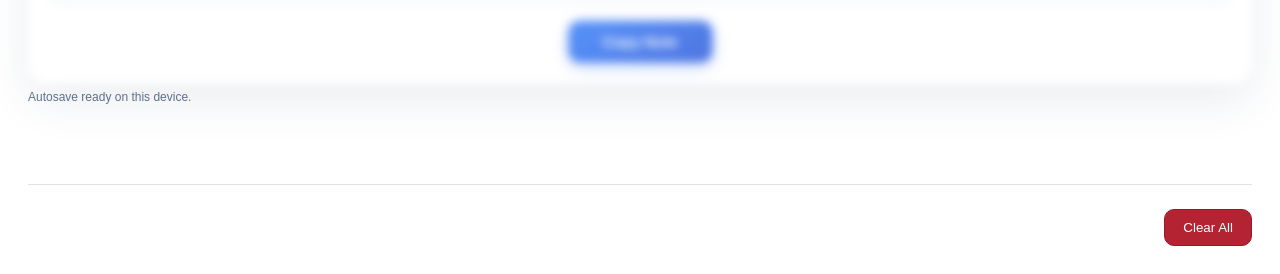
==== commit 813e22e0: "Add files via upload" ====
--- a/index.html
+++ b/index.html
@@ -523,6 +523,7 @@
 <div class="note-panel-header"><h2 id="noteHeading">Note</h2><span aria-hidden="true"></span></div>
     <div class="cohri-row note-fields-row">
       <label for="noteNV">NV: <input id="noteNV" class="provided-input" type="text" aria-label="Next visit"></label>
+      <label for="noteStudent">Student Dr. <input id="noteStudent" class="provided-input" type="text" aria-label="Student name"></label>
       <label for="noteAssistantEnabled">Assistant <input id="noteAssistantEnabled" class="provided-input" type="checkbox" aria-controls="noteAssistant"><input id="noteAssistant" class="provided-input" type="text" aria-label="Assistant name" placeholder="Assistant name" hidden></label>
       <label for="notePreceptor">Preceptor: <select id="notePreceptor" class="provided-input"></select><input id="notePreceptorOther" class="provided-input" type="text" aria-label="Other preceptor name" placeholder="Preceptor name" hidden></label>
       <div class="different-preceptors" role="group" aria-label="Different preceptors"><span>If different preceptor</span><div class="different-preceptor-option"><label class="cohri-option"><input id="noteCodesDifferent" class="provided-input" type="checkbox" aria-controls="noteCodesFields">for completing codes</label><span id="noteCodesFields" class="different-preceptor-fields" hidden><select id="noteCodesPreceptor" class="provided-input" aria-label="Preceptor for completing codes"></select><input id="noteCodesOther" class="provided-input" type="text" aria-label="Other preceptor for completing codes" placeholder="Preceptor name" hidden></span></div><div class="different-preceptor-option"><label class="cohri-option"><input id="noteSwipeDifferent" class="provided-input" type="checkbox" aria-controls="noteSwipeFields">for swiping note</label><span id="noteSwipeFields" class="different-preceptor-fields" hidden><select id="noteSwipePreceptor" class="provided-input" aria-label="Preceptor for swiping note"></select><input id="noteSwipeOther" class="provided-input" type="text" aria-label="Other preceptor for swiping note" placeholder="Preceptor name" hidden></span></div></div>
@@ -543,7 +544,7 @@
     </div>
   </dialog>
   <template id="preceptorOptions"><option value="">Choose a preceptor</option><option value="Dr. Benson">Dr. Benson</option><option value="Dr. Calderbank">Dr. Calderbank</option><option value="Dr. Doyle">Dr. Doyle</option><option value="Dr. Goldsmith">Dr. Goldsmith</option><option value="Dr. Gradisek">Dr. Gradisek</option><option value="Dr. Hoch">Dr. Hoch</option><option value="Dr. Kohler">Dr. Kohler</option><option value="Dr. McAllister">Dr. McAllister</option><option value="Dr. Palo">Dr. Palo</option><option value="Dr. Poe">Dr. Poe</option><option value="Dr. Pollock">Dr. Pollock</option><option value="Dr. Roberts">Dr. Roberts</option><option value="Others">Others</option></template>
-  <script src="script.js?v=limited-treatment-2"></script>
+  <script src="script.js?v=student-name-1"></script>
 
 </body>
 </html>
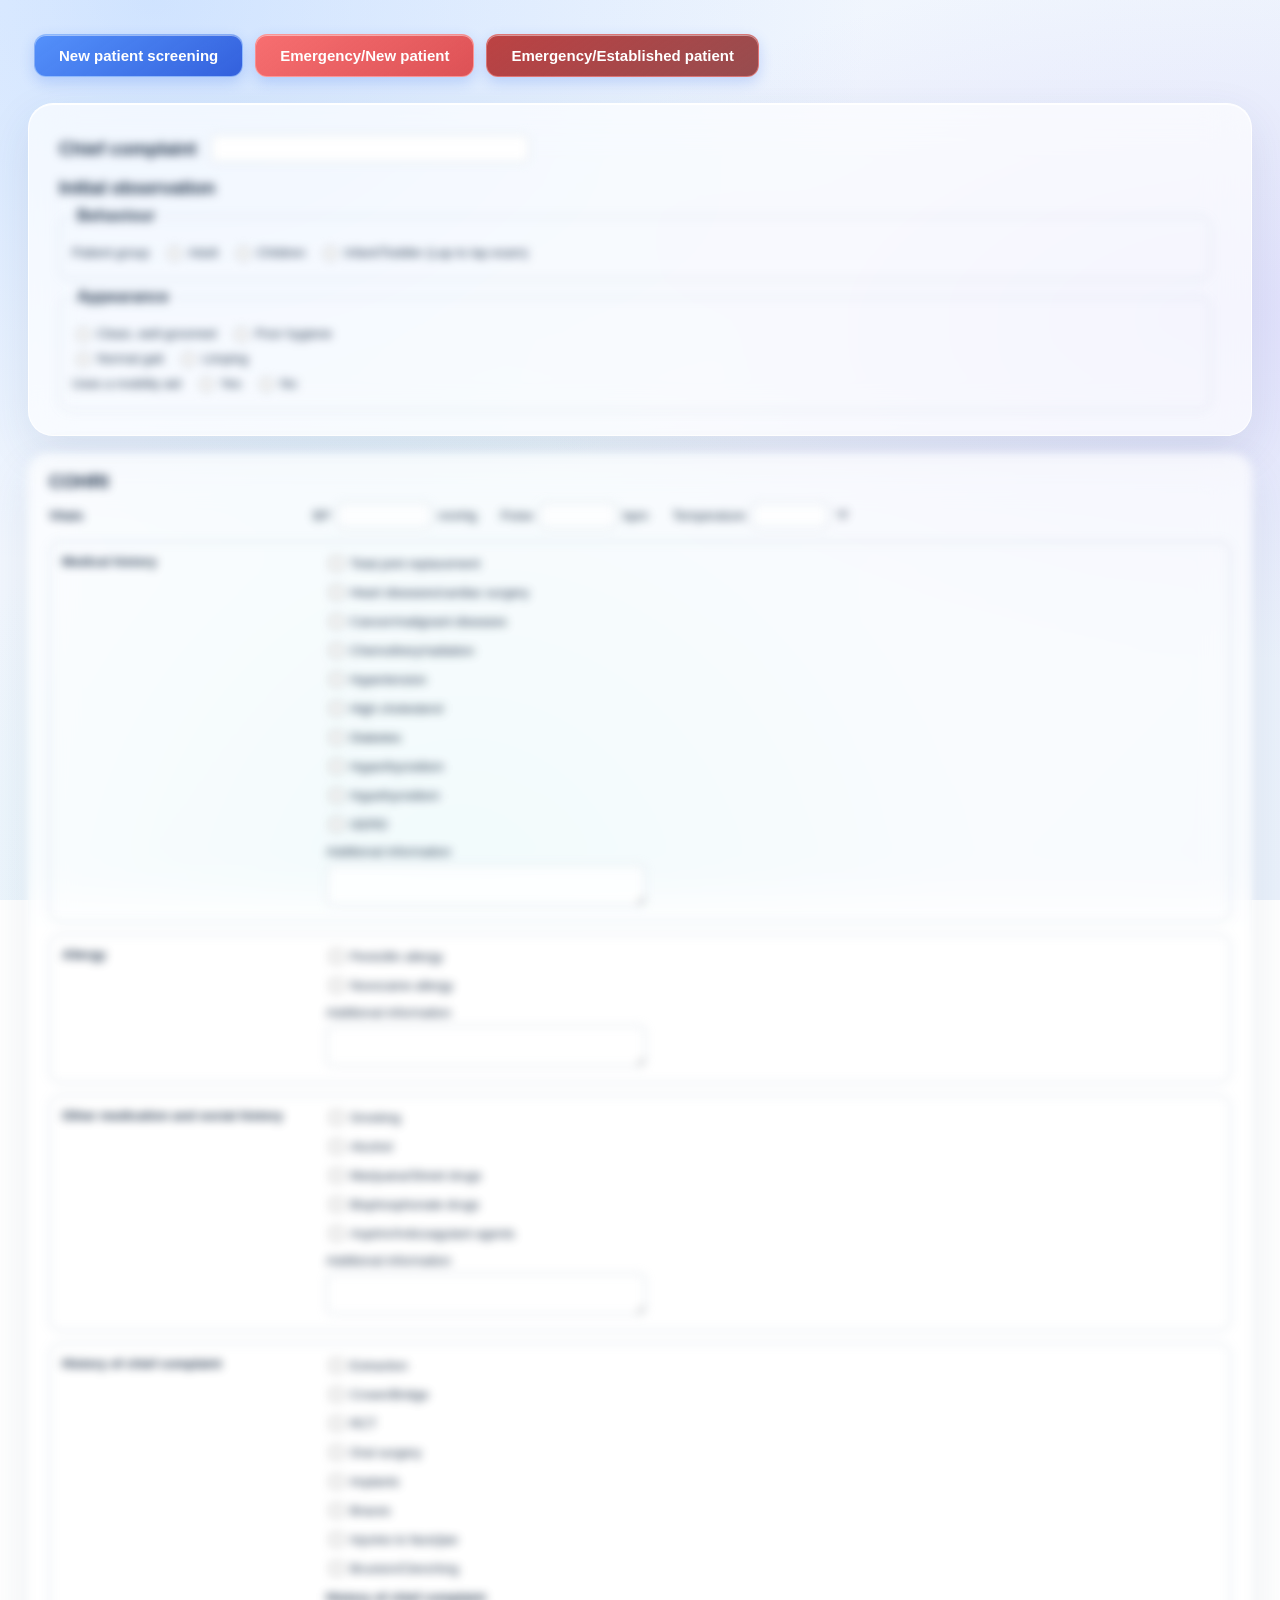
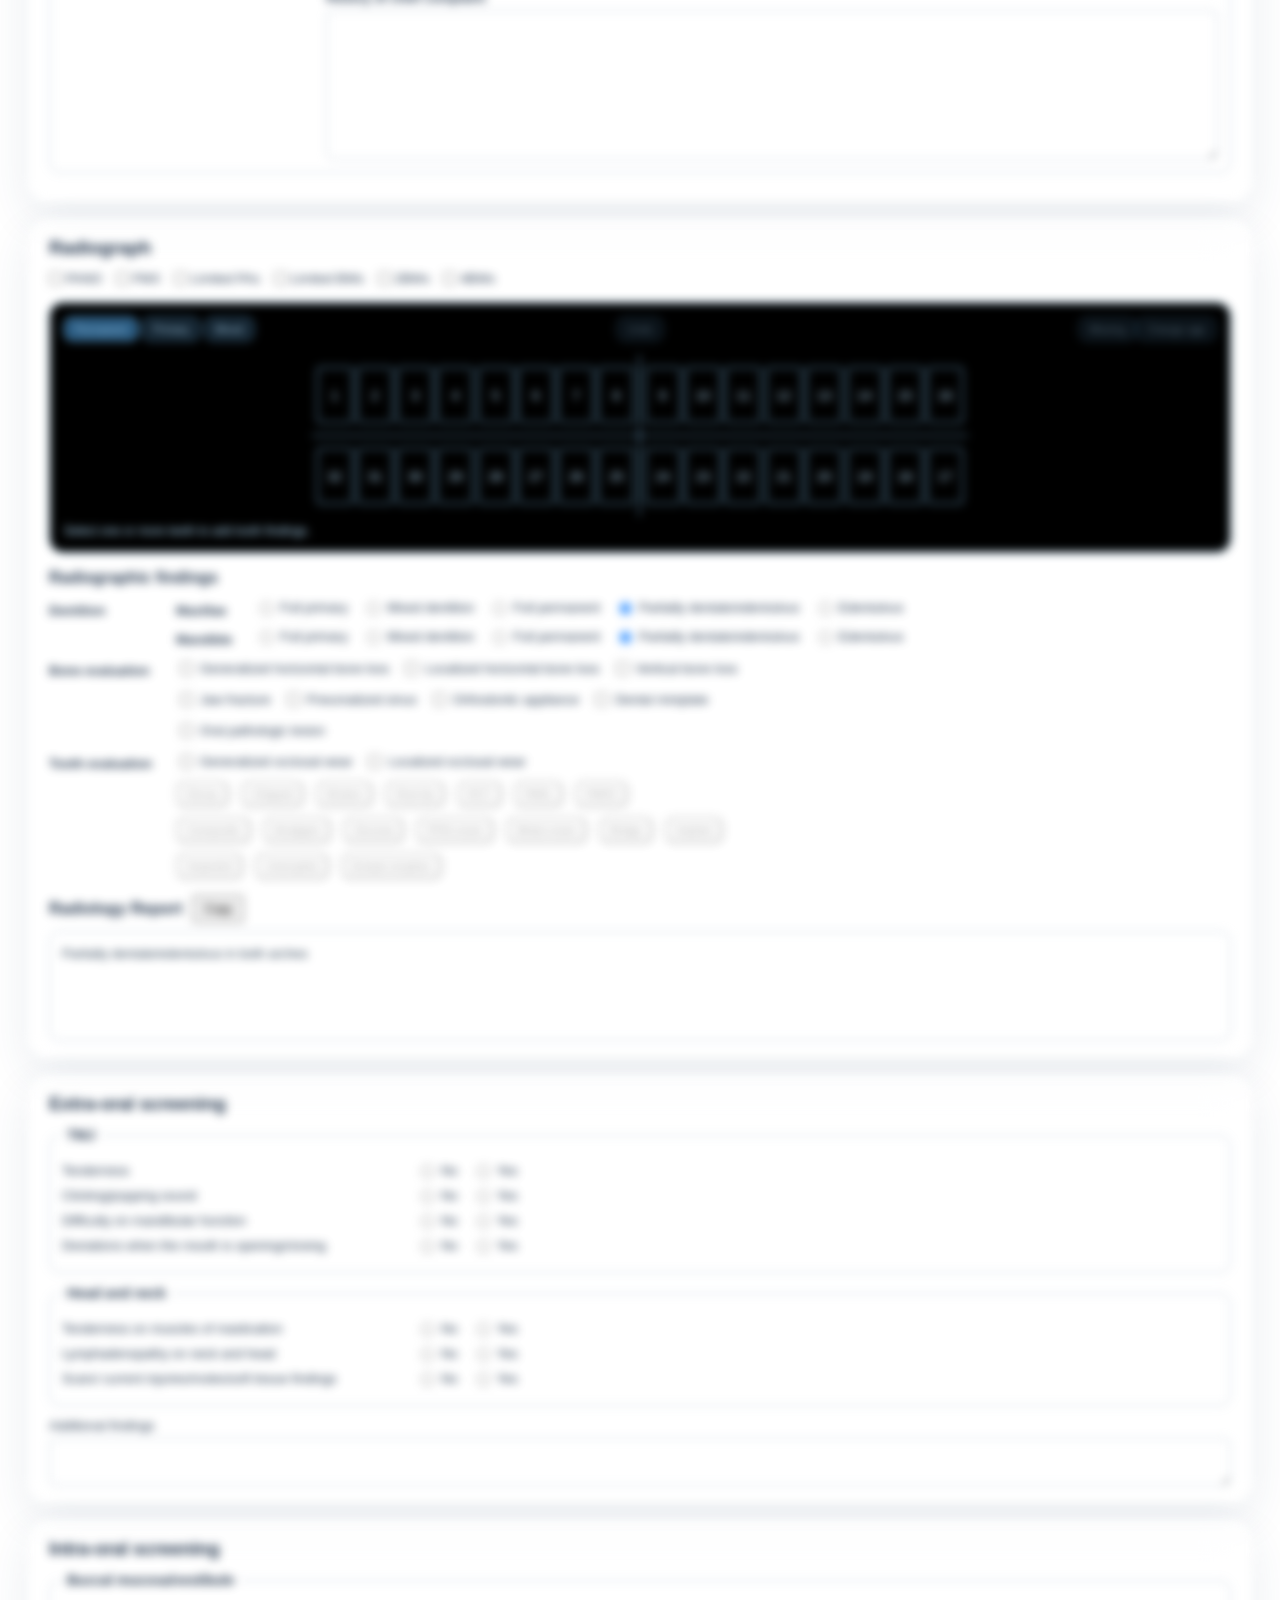
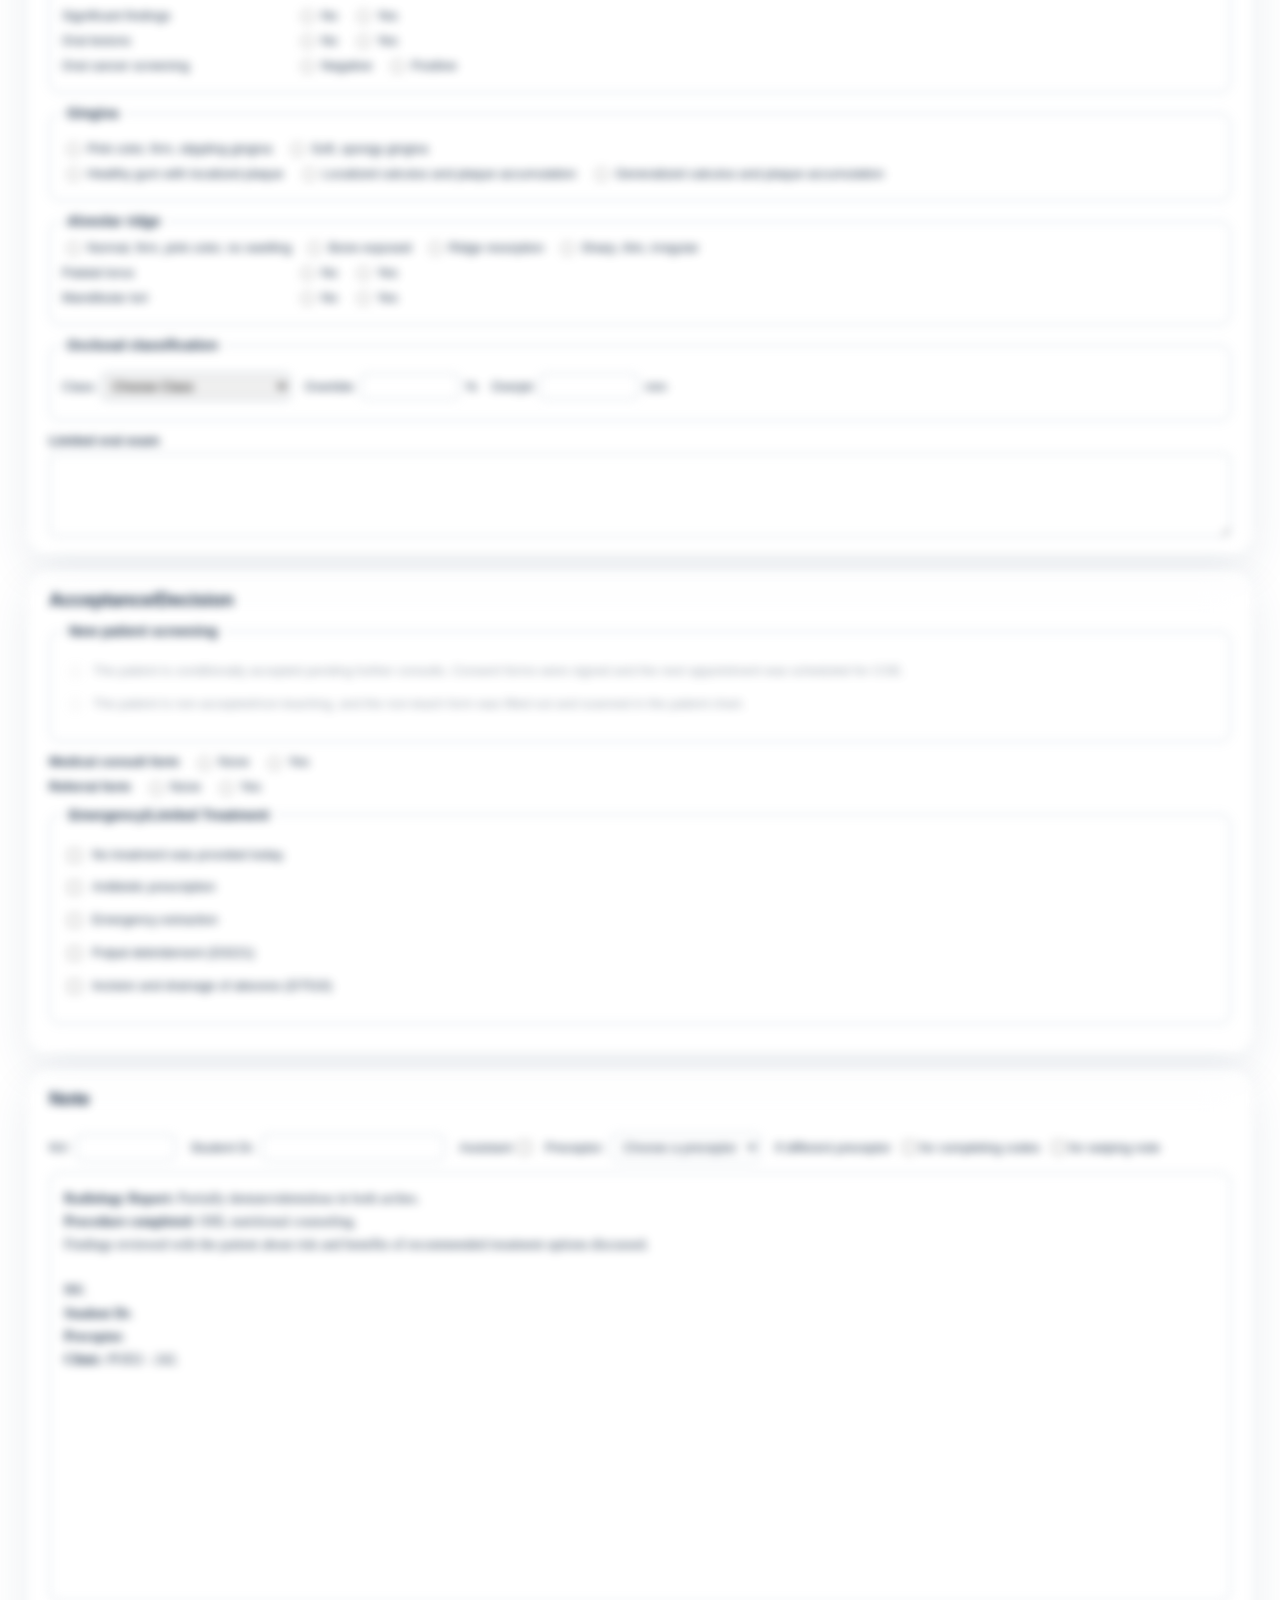
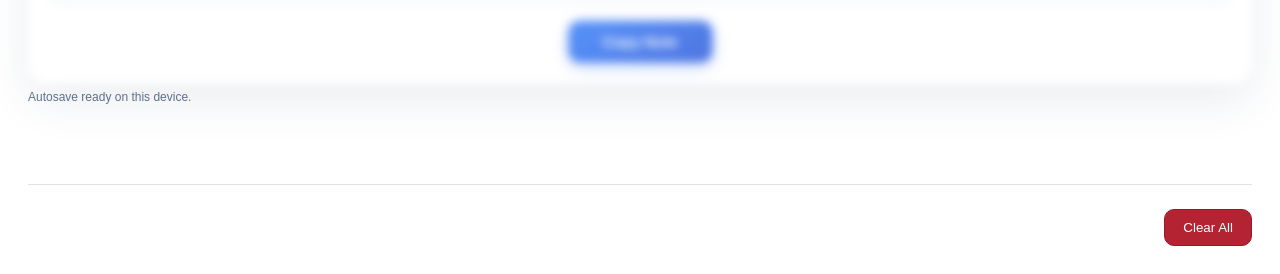
==== commit fa814f6d: "Add files via upload" ====
--- a/index.html
+++ b/index.html
@@ -81,6 +81,7 @@
         <label class="cohri-option"><input class="radiograph-choice" type="checkbox" name="radiograph" value="Limited PAs"> Limited PAs</label>
         <label class="cohri-option"><input class="radiograph-choice" type="checkbox" name="radiograph" value="Limited BWs"> Limited BWs</label>
         <label class="cohri-option"><input class="radiograph-choice" type="checkbox" name="radiograph" value="2BWs"> 2BWs</label>
+        <label class="cohri-option"><input class="radiograph-choice" type="checkbox" name="radiograph" value="4BWs"> 4BWs</label>
       </div>
 
       <div class="rx-odontogram" aria-label="Radiograph odontogram">
@@ -103,7 +104,7 @@
       </div>
       <section class="rx-findings" aria-labelledby="rxFindingsHeading">
         <h3 id="rxFindingsHeading">Radiographic findings</h3>
-        <div class="rx-evaluation-row"><strong>Dentition</strong><div class="rx-dentition-lines"><div class="rx-dentition-row" role="group" aria-label="Maxillae dentition"><span>Maxillae</span><label class="cohri-option"><input class="rx-dentition-choice" type="radio" name="rx-dentition-maxillae" data-jaw="maxillae" value="Full permanent">Full permanent</label><label class="cohri-option"><input class="rx-dentition-choice" type="radio" name="rx-dentition-maxillae" data-jaw="maxillae" value="Partially dentate">Partially dentate</label><label class="cohri-option"><input class="rx-dentition-choice" type="radio" name="rx-dentition-maxillae" data-jaw="maxillae" value="Partially edentulous">Partially edentulous</label><label class="cohri-option"><input class="rx-dentition-choice" type="radio" name="rx-dentition-maxillae" data-jaw="maxillae" value="Edentulous">Edentulous</label></div><div class="rx-dentition-row" role="group" aria-label="Mandible dentition"><span>Mandible</span><label class="cohri-option"><input class="rx-dentition-choice" type="radio" name="rx-dentition-mandible" data-jaw="mandible" value="Full permanent">Full permanent</label><label class="cohri-option"><input class="rx-dentition-choice" type="radio" name="rx-dentition-mandible" data-jaw="mandible" value="Partially dentate">Partially dentate</label><label class="cohri-option"><input class="rx-dentition-choice" type="radio" name="rx-dentition-mandible" data-jaw="mandible" value="Partially edentulous">Partially edentulous</label><label class="cohri-option"><input class="rx-dentition-choice" type="radio" name="rx-dentition-mandible" data-jaw="mandible" value="Edentulous">Edentulous</label></div></div></div>
+        <div class="rx-evaluation-row"><strong>Dentition</strong><div class="rx-dentition-lines"><div class="rx-dentition-row" role="group" aria-label="Maxillae dentition"><span>Maxillae</span><label class="cohri-option"><input class="rx-dentition-choice" type="radio" name="rx-dentition-maxillae" data-jaw="maxillae" value="Full primary">Full primary</label><label class="cohri-option"><input class="rx-dentition-choice" type="radio" name="rx-dentition-maxillae" data-jaw="maxillae" value="Mixed dentition">Mixed dentition</label><label class="cohri-option"><input class="rx-dentition-choice" type="radio" name="rx-dentition-maxillae" data-jaw="maxillae" value="Full permanent">Full permanent</label><label class="cohri-option"><input class="rx-dentition-choice" type="radio" name="rx-dentition-maxillae" data-jaw="maxillae" value="Partially dentate/edentulous" checked>Partially dentate/edentulous</label><label class="cohri-option"><input class="rx-dentition-choice" type="radio" name="rx-dentition-maxillae" data-jaw="maxillae" value="Edentulous">Edentulous</label></div><div class="rx-dentition-row" role="group" aria-label="Mandible dentition"><span>Mandible</span><label class="cohri-option"><input class="rx-dentition-choice" type="radio" name="rx-dentition-mandible" data-jaw="mandible" value="Full primary">Full primary</label><label class="cohri-option"><input class="rx-dentition-choice" type="radio" name="rx-dentition-mandible" data-jaw="mandible" value="Mixed dentition">Mixed dentition</label><label class="cohri-option"><input class="rx-dentition-choice" type="radio" name="rx-dentition-mandible" data-jaw="mandible" value="Full permanent">Full permanent</label><label class="cohri-option"><input class="rx-dentition-choice" type="radio" name="rx-dentition-mandible" data-jaw="mandible" value="Partially dentate/edentulous" checked>Partially dentate/edentulous</label><label class="cohri-option"><input class="rx-dentition-choice" type="radio" name="rx-dentition-mandible" data-jaw="mandible" value="Edentulous">Edentulous</label></div></div></div>
         <div class="rx-evaluation-row"><strong>Bone evaluation</strong><div class="rx-bone-options"><div class="rx-bone-line"><span class="rx-bone-item"><label class="cohri-option"><input class="rx-bone-choice" type="checkbox" value="generalized">Generalized horizontal bone loss</label><span id="rxGeneralizedSites" class="rx-bone-details" hidden><label class="cohri-option"><input class="rx-generalized-site" type="checkbox" value="Maxillae">Maxillae</label><label class="cohri-option"><input class="rx-generalized-site" type="checkbox" value="Mandible">Mandible</label></span></span><span class="rx-bone-item"><label class="cohri-option"><input class="rx-bone-choice" type="checkbox" value="localized">Localized horizontal bone loss</label><label id="rxLocalized" class="rx-bone-details" hidden><input id="rxLocalizedTeeth" type="text" aria-label="Localized horizontal bone loss location"></label></span><span class="rx-bone-item"><label class="cohri-option"><input class="rx-bone-choice" type="checkbox" value="vertical">Vertical bone loss</label><label id="rx-detail-vertical" class="rx-bone-details" hidden><input class="rx-location-input" id="rx-location-vertical" data-bone="vertical" type="text" aria-label="Vertical bone loss location"></label></span></div><div class="rx-bone-line"><span class="rx-bone-item"><label class="cohri-option"><input class="rx-bone-choice" type="checkbox" value="fracture">Jaw fracture</label><label id="rx-detail-fracture" class="rx-bone-details" hidden><input class="rx-location-input" id="rx-location-fracture" data-bone="fracture" type="text" aria-label="Jaw fracture locations"></label></span><span class="rx-bone-item"><label class="cohri-option"><input class="rx-bone-choice" type="checkbox" value="sinus">Pneumatized sinus</label><label id="rx-detail-sinus" class="rx-bone-details" hidden><input class="rx-location-input" id="rx-location-sinus" data-bone="sinus" type="text" aria-label="Pneumatized sinus locations"></label></span><span class="rx-bone-item"><label class="cohri-option"><input class="rx-bone-choice" type="checkbox" value="appliance">Orthodontic appliance</label><label id="rx-detail-appliance" class="rx-bone-details" hidden><input class="rx-location-input" id="rx-location-appliance" data-bone="appliance" type="text" aria-label="Orthodontic appliance locations"></label></span><span class="rx-bone-item"><label class="cohri-option"><input class="rx-bone-choice" type="checkbox" value="miniplate">Dental miniplate</label><label id="rx-detail-miniplate" class="rx-bone-details" hidden><input class="rx-location-input" id="rx-location-miniplate" data-bone="miniplate" type="text" aria-label="Dental miniplate locations"></label></span></div><div class="rx-bone-line"><label class="cohri-option"><input class="rx-pathology-choice" type="checkbox" name="rx-pathology" value="yes" aria-controls="rxPathologyOptions">Oral pathologic lesion</label><div id="rxPathologyOptions" class="rx-pathology-options" hidden><span class="rx-bone-item"><label class="cohri-option"><input class="rx-bone-choice" type="checkbox" value="radiolucent">Radiolucent lesion</label><label id="rx-detail-radiolucent" class="rx-bone-details" hidden><input class="rx-location-input" id="rx-location-radiolucent" data-bone="radiolucent" type="text" aria-label="Radiolucent lesion locations"></label></span><span class="rx-bone-item"><label class="cohri-option"><input class="rx-bone-choice" type="checkbox" value="radiopaque">Radiopaque lesion</label><label id="rx-detail-radiopaque" class="rx-bone-details" hidden><input class="rx-location-input" id="rx-location-radiopaque" data-bone="radiopaque" type="text" aria-label="Radiopaque lesion locations"></label></span><span class="rx-bone-item"><label class="cohri-option"><input class="rx-bone-choice" type="checkbox" value="mixed-lesion">Mixed radiolucent radiopaque lesion</label><label id="rx-detail-mixed-lesion" class="rx-bone-details" hidden><input class="rx-location-input" id="rx-location-mixed-lesion" data-bone="mixed-lesion" type="text" aria-label="Mixed radiolucent radiopaque lesion locations"></label></span></div></div></div></div>
         <div class="rx-evaluation-row"><strong>Tooth evaluation</strong><div class="rx-tooth-lines"><div class="rx-tooth-options rx-wear-options"><label class="cohri-option"><input id="rxGeneralizedWear" type="checkbox">Generalized occlusal wear</label><span class="rx-bone-item"><label class="cohri-option"><input id="rxLocalizedWear" type="checkbox" aria-controls="rxWearDetails">Localized occlusal wear</label><label id="rxWearDetails" class="rx-bone-details" hidden><input id="rxWearTeeth" type="text" aria-label="Localized occlusal wear tooth numbers"></label></span></div><div class="rx-tooth-options"><button type="button" class="rx-finding-button" data-rx-finding="Decay" disabled>Decay</button><button type="button" class="rx-finding-button" data-rx-finding="Chipped" disabled>Chipped</button><button type="button" class="rx-finding-button" data-rx-finding="Broken" disabled>Broken</button><button type="button" class="rx-finding-button" data-rx-finding="Root tip" disabled>Root tip</button><button type="button" class="rx-finding-button" data-rx-finding="RCT" disabled>RCT</button><button type="button" class="rx-finding-button" data-rx-finding="PARL" disabled>PARL</button><button type="button" class="rx-finding-button" data-rx-finding="PARO" disabled>PARO</button></div><div class="rx-tooth-options"><button type="button" class="rx-finding-button" data-rx-finding="Composite" disabled>Composite</button><button type="button" class="rx-finding-button" data-rx-finding="Amalgam" disabled>Amalgam</button><button type="button" class="rx-finding-button" data-rx-finding="Zirconia" disabled>Zirconia</button><button type="button" class="rx-finding-button" data-rx-finding="PFM crown" disabled>PFM crown</button><button type="button" class="rx-finding-button" data-rx-finding="Metal crown" disabled>Metal crown</button><button type="button" class="rx-finding-button" data-rx-finding="Bridge" disabled>Bridge</button><button type="button" class="rx-finding-button" data-rx-finding="Implant" disabled>Implant</button></div><div class="rx-tooth-options"><button type="button" class="rx-finding-button" data-rx-finding="Impacted" disabled>Impacted</button><button type="button" class="rx-finding-button" data-rx-finding="Unerupted" title="Not emerged, still erupt normally" disabled>Unerupted</button><button type="button" class="rx-finding-button" data-rx-finding="Ectopic eruption" title="Eruption in abnormal position or path" disabled>Ectopic eruption</button></div></div></div>
       <section class="rx-report-area" aria-labelledby="rxReportHeading">
@@ -544,7 +545,7 @@
     </div>
   </dialog>
   <template id="preceptorOptions"><option value="">Choose a preceptor</option><option value="Dr. Benson">Dr. Benson</option><option value="Dr. Calderbank">Dr. Calderbank</option><option value="Dr. Doyle">Dr. Doyle</option><option value="Dr. Goldsmith">Dr. Goldsmith</option><option value="Dr. Gradisek">Dr. Gradisek</option><option value="Dr. Hoch">Dr. Hoch</option><option value="Dr. Kohler">Dr. Kohler</option><option value="Dr. McAllister">Dr. McAllister</option><option value="Dr. Palo">Dr. Palo</option><option value="Dr. Poe">Dr. Poe</option><option value="Dr. Pollock">Dr. Pollock</option><option value="Dr. Roberts">Dr. Roberts</option><option value="Others">Others</option></template>
-  <script src="script.js?v=student-name-1"></script>
+  <script src="script.js?v=dentition-default-20261022"></script>
 
 </body>
 </html>
